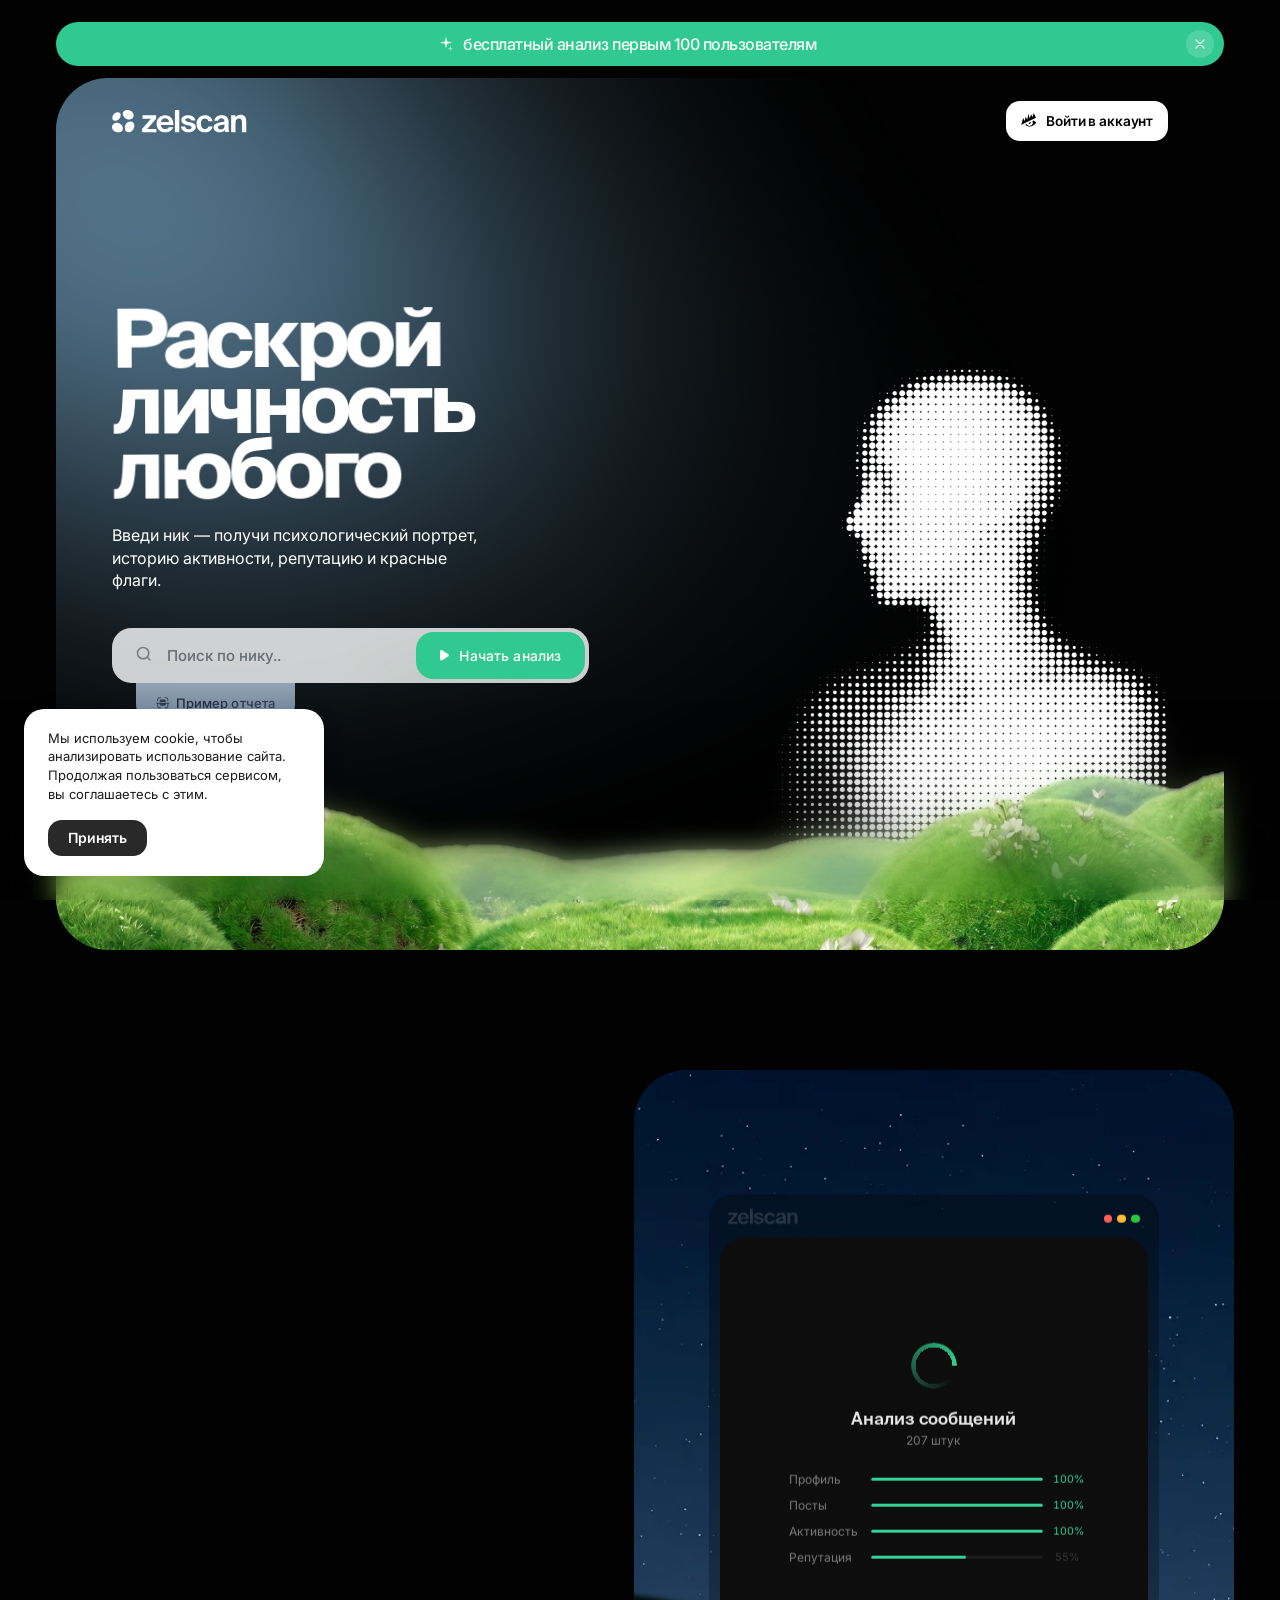
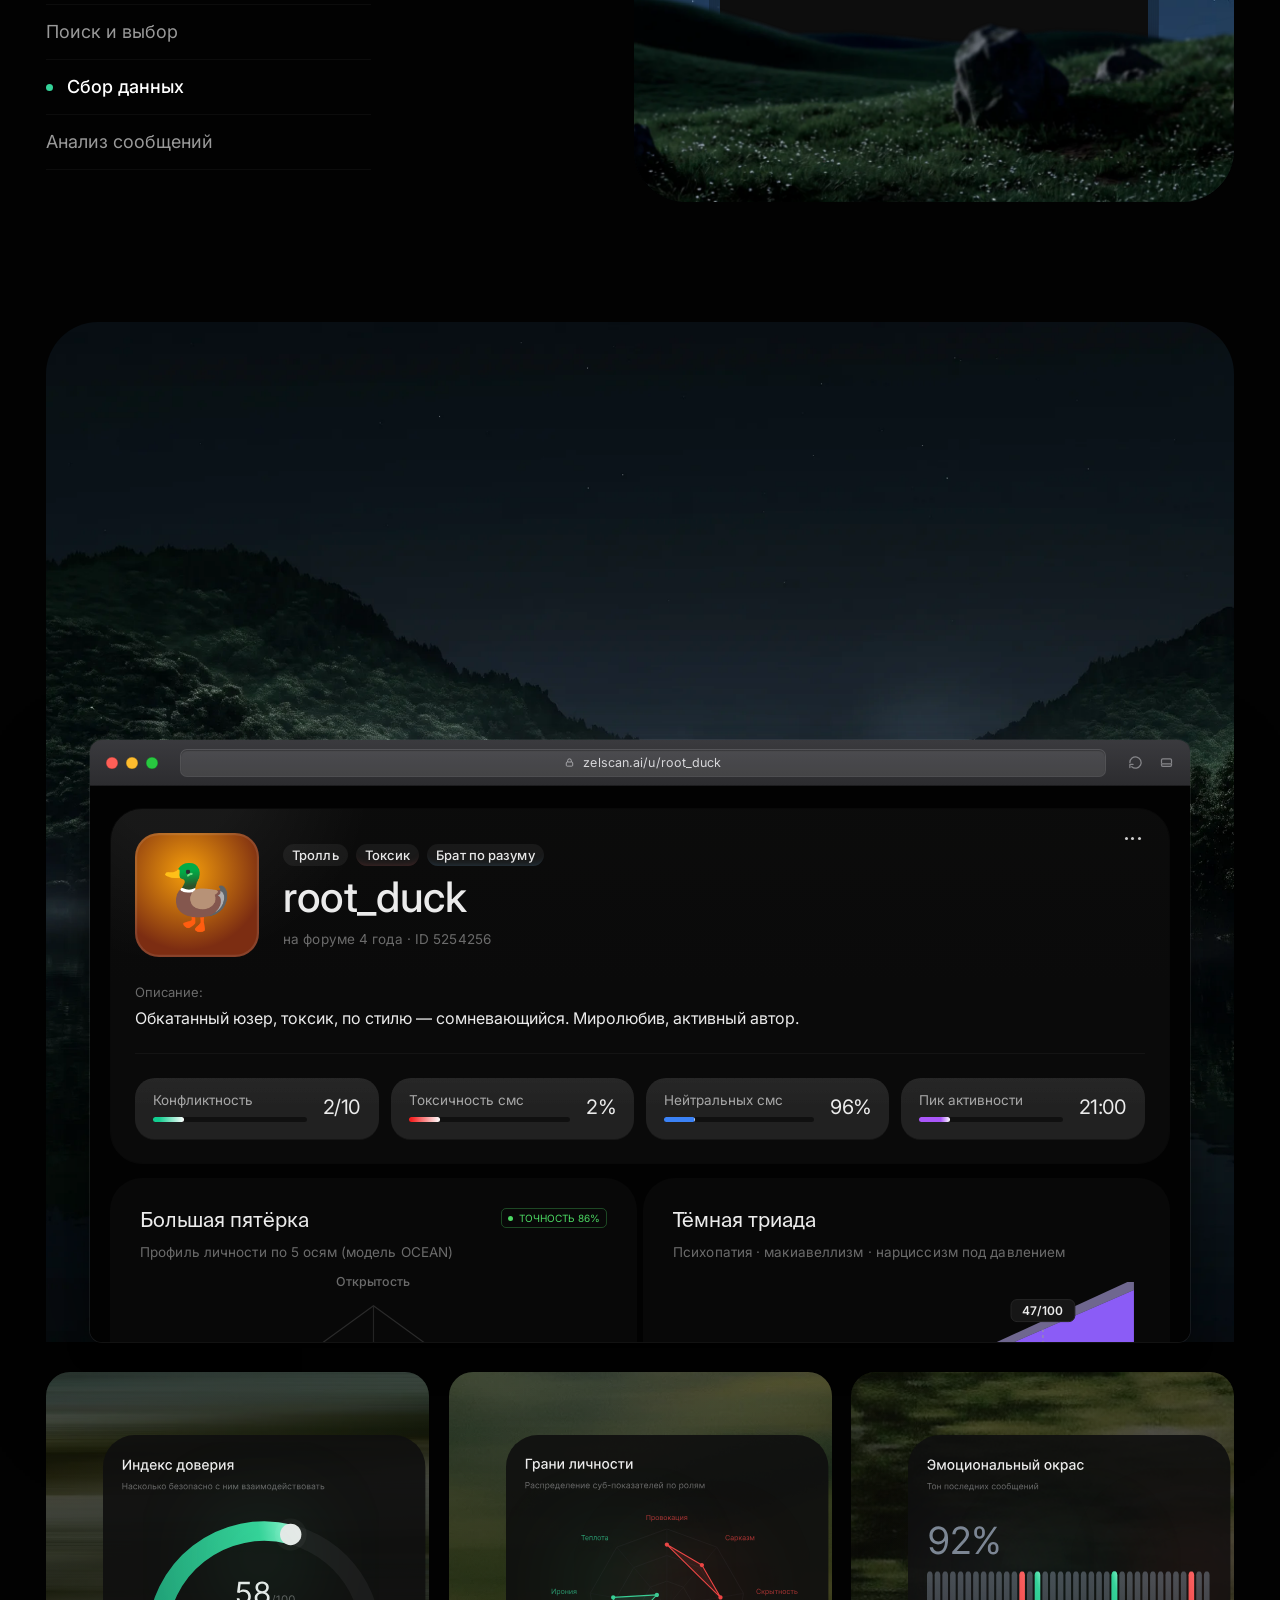
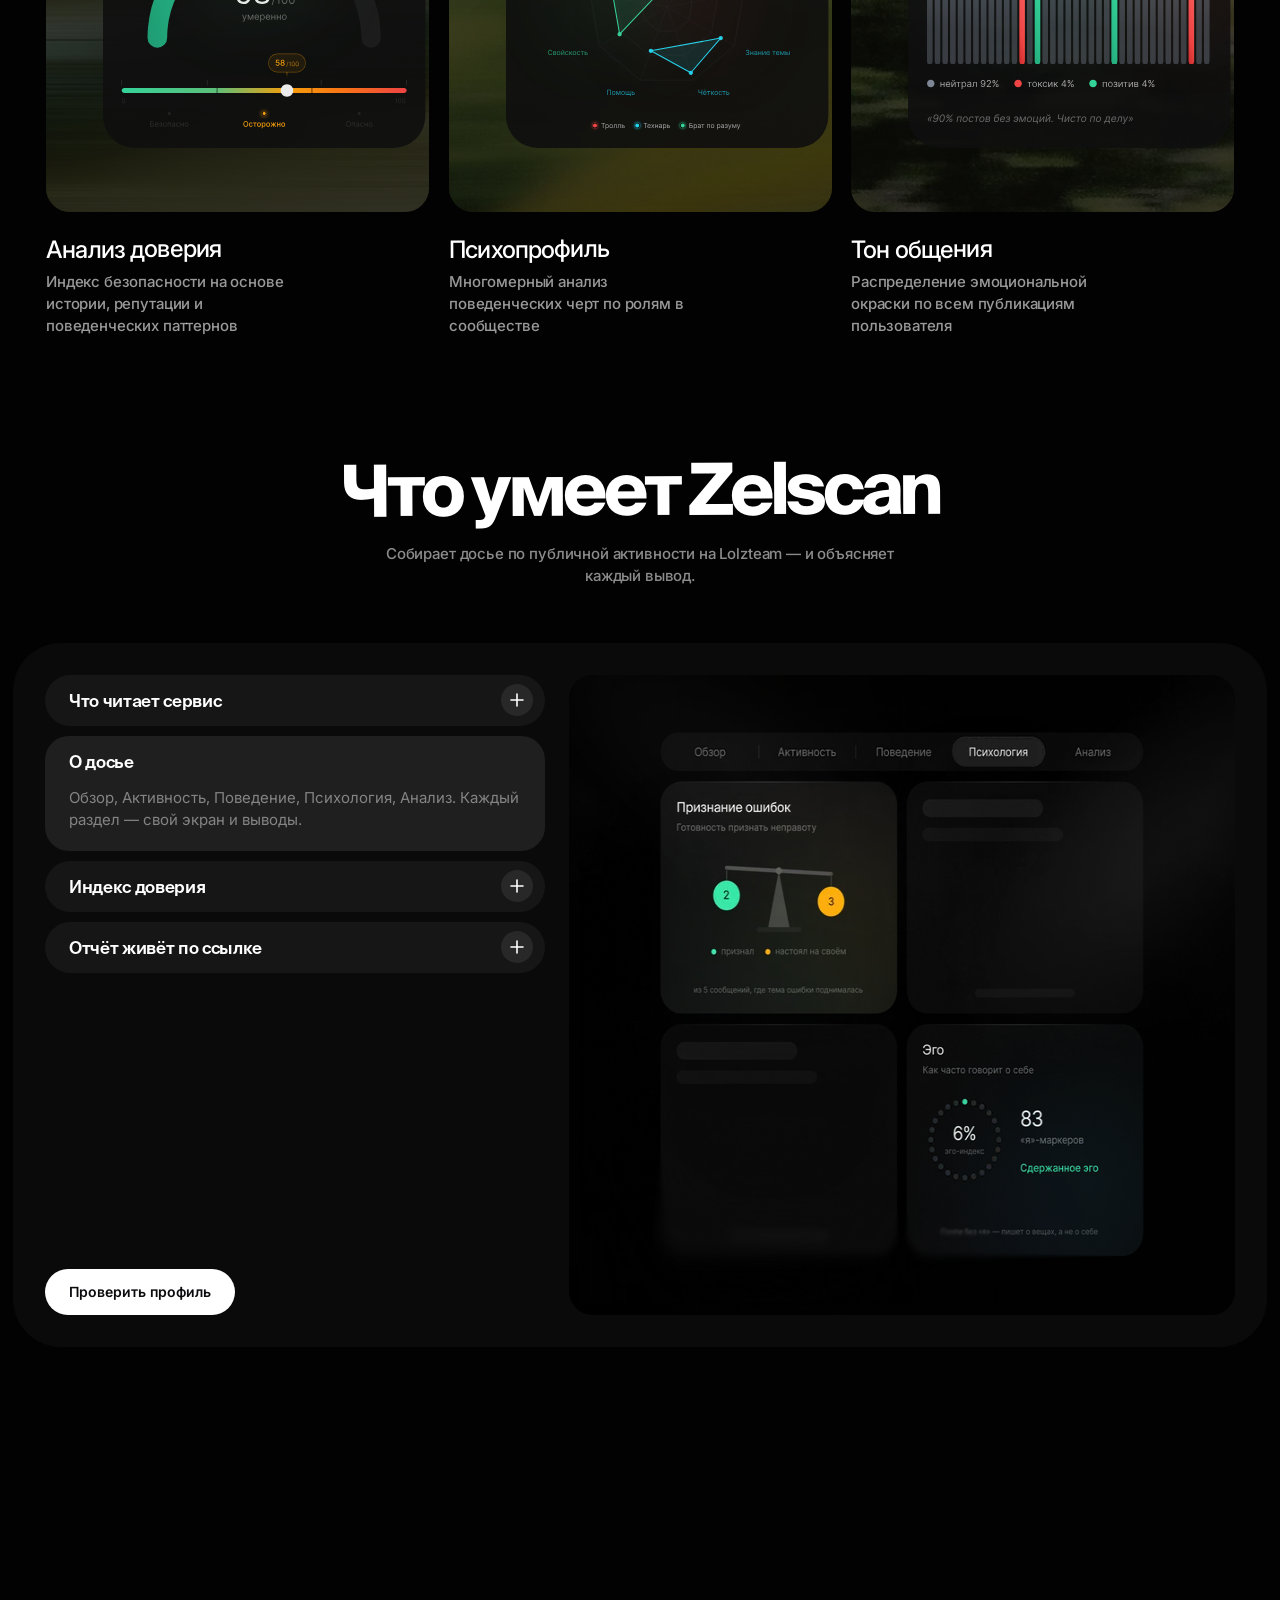
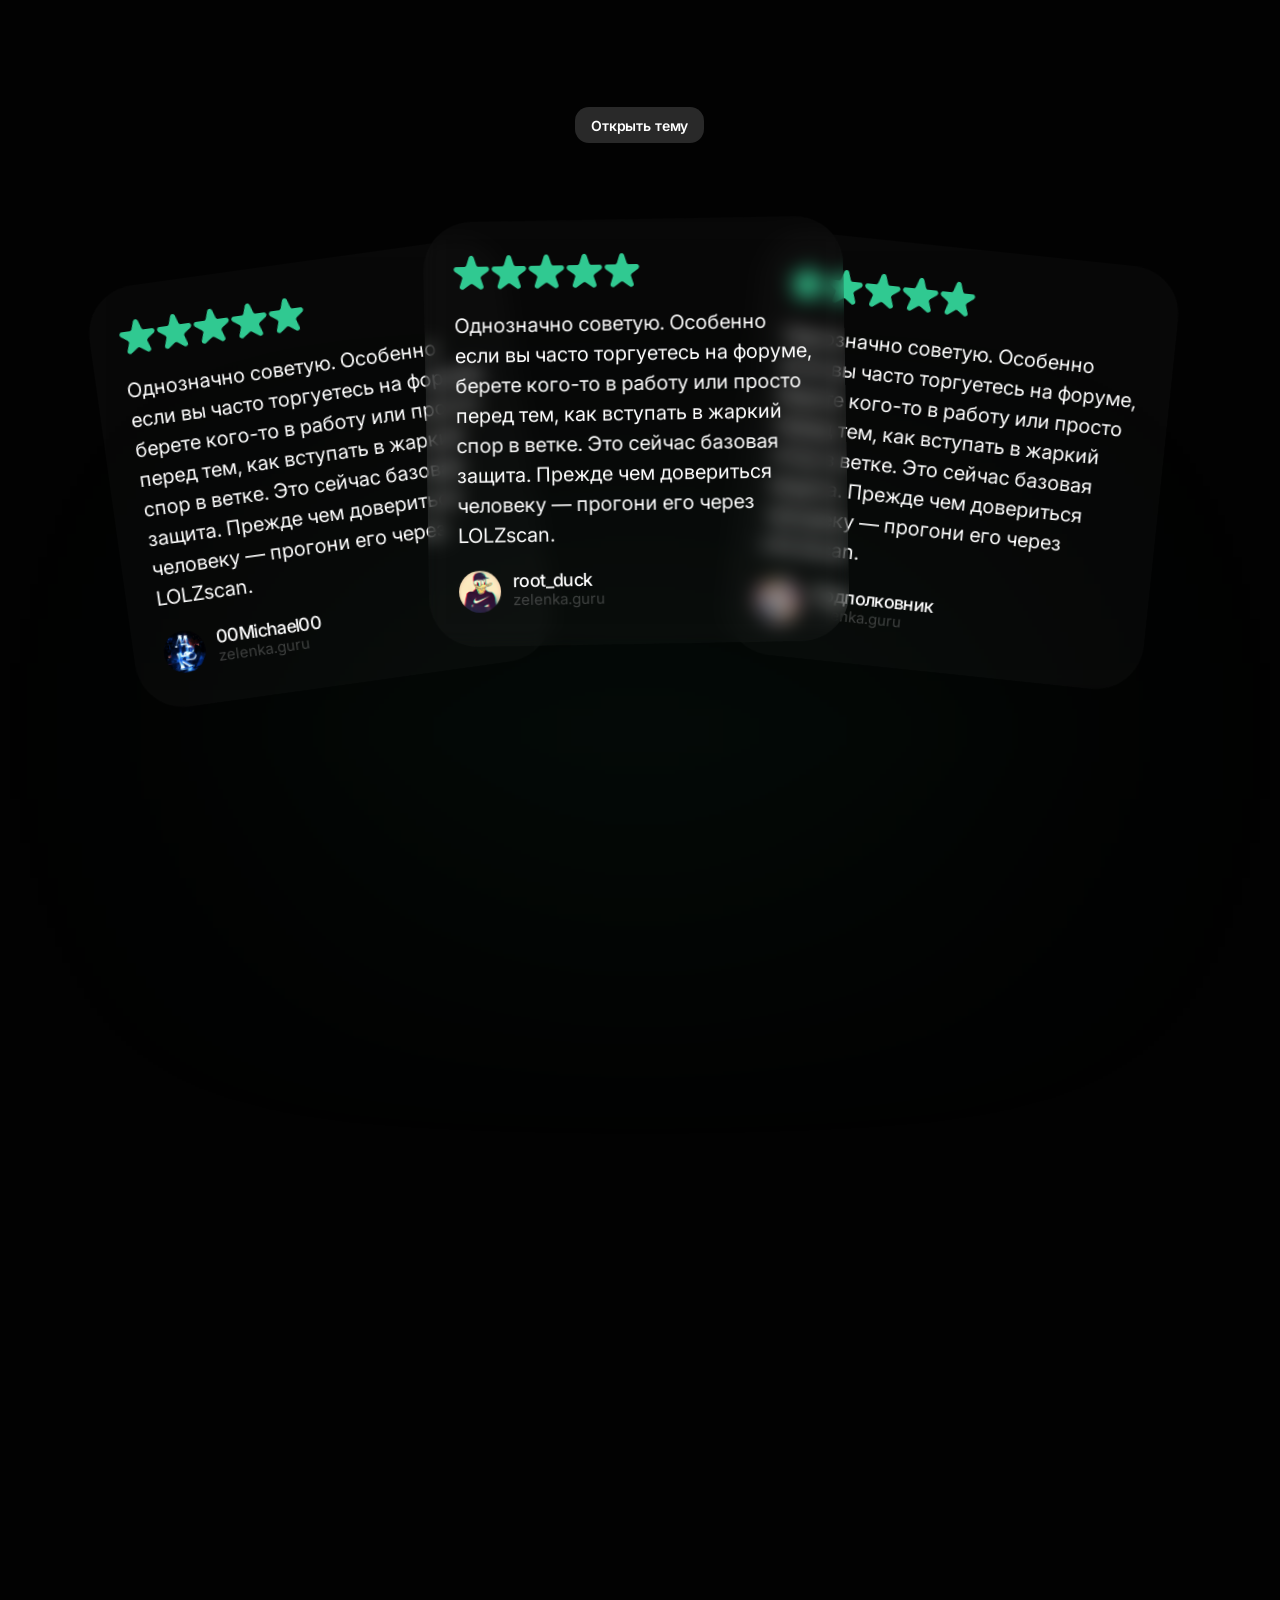
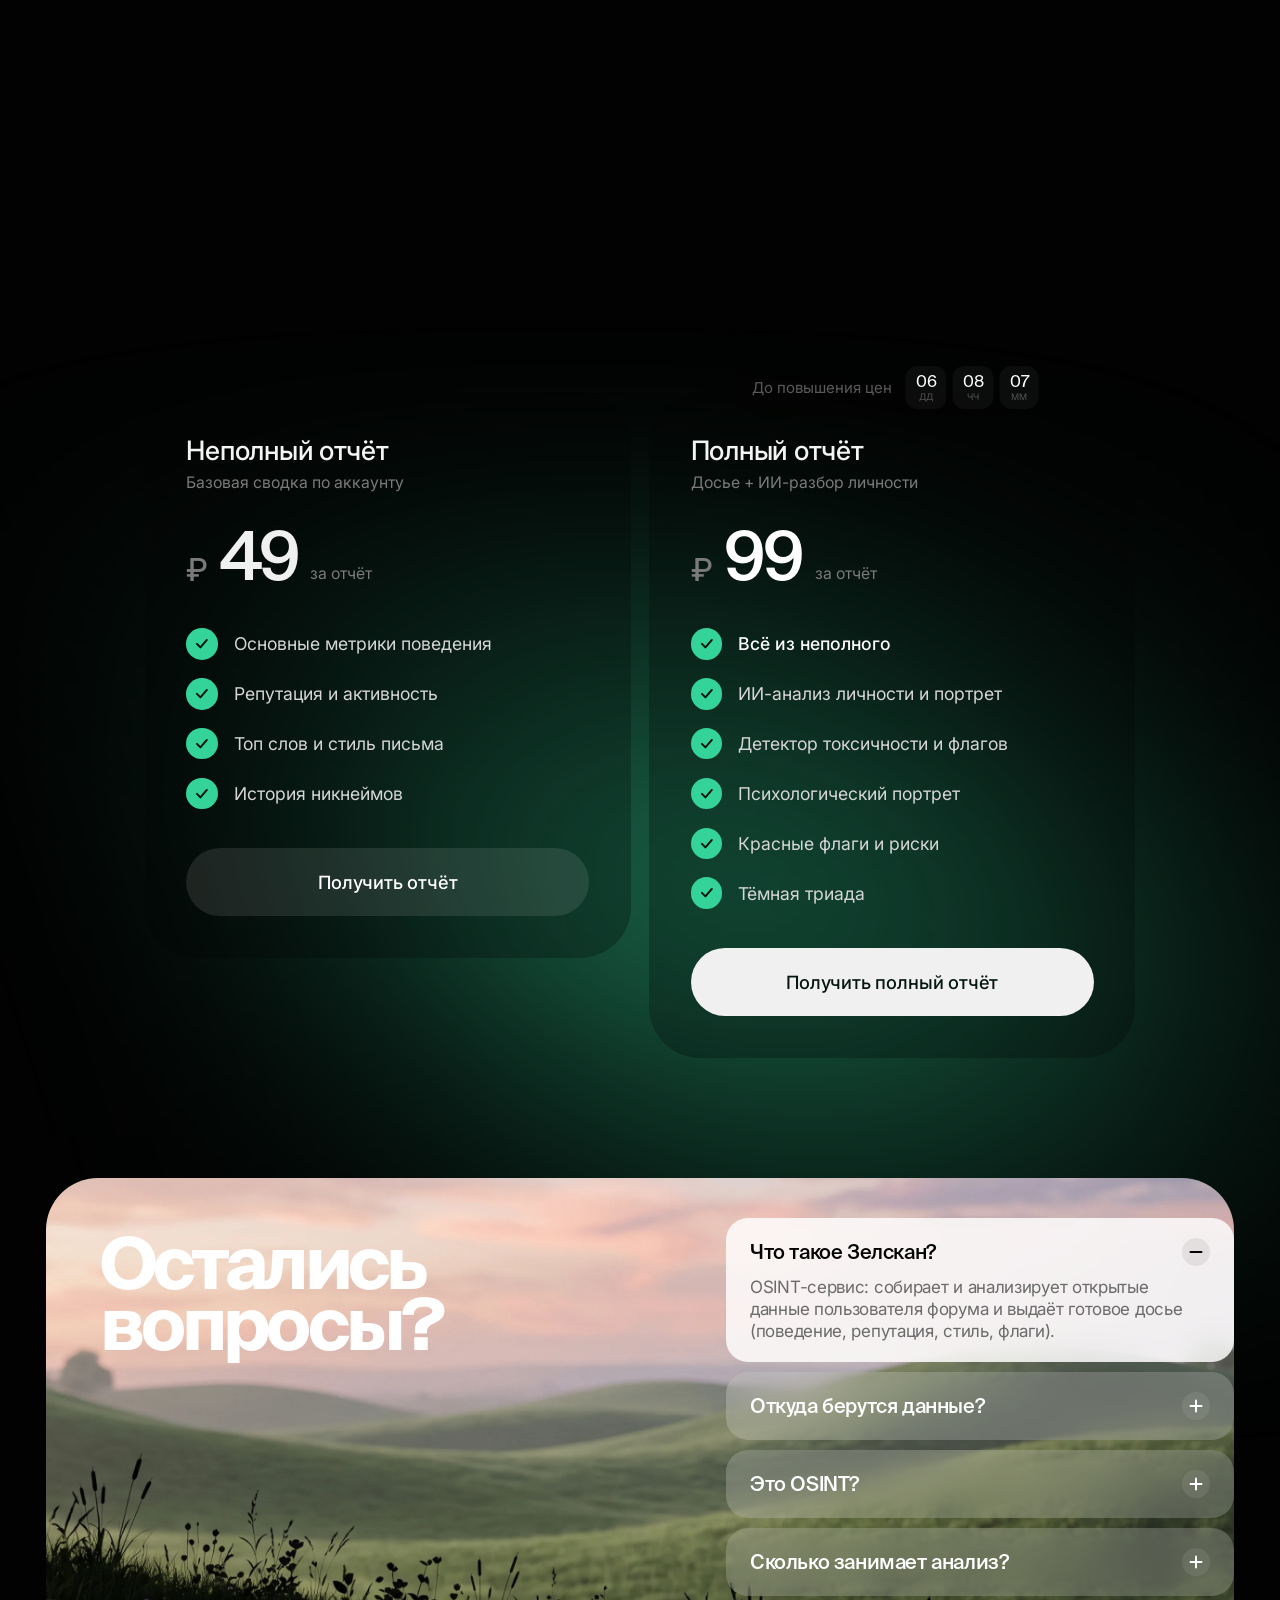
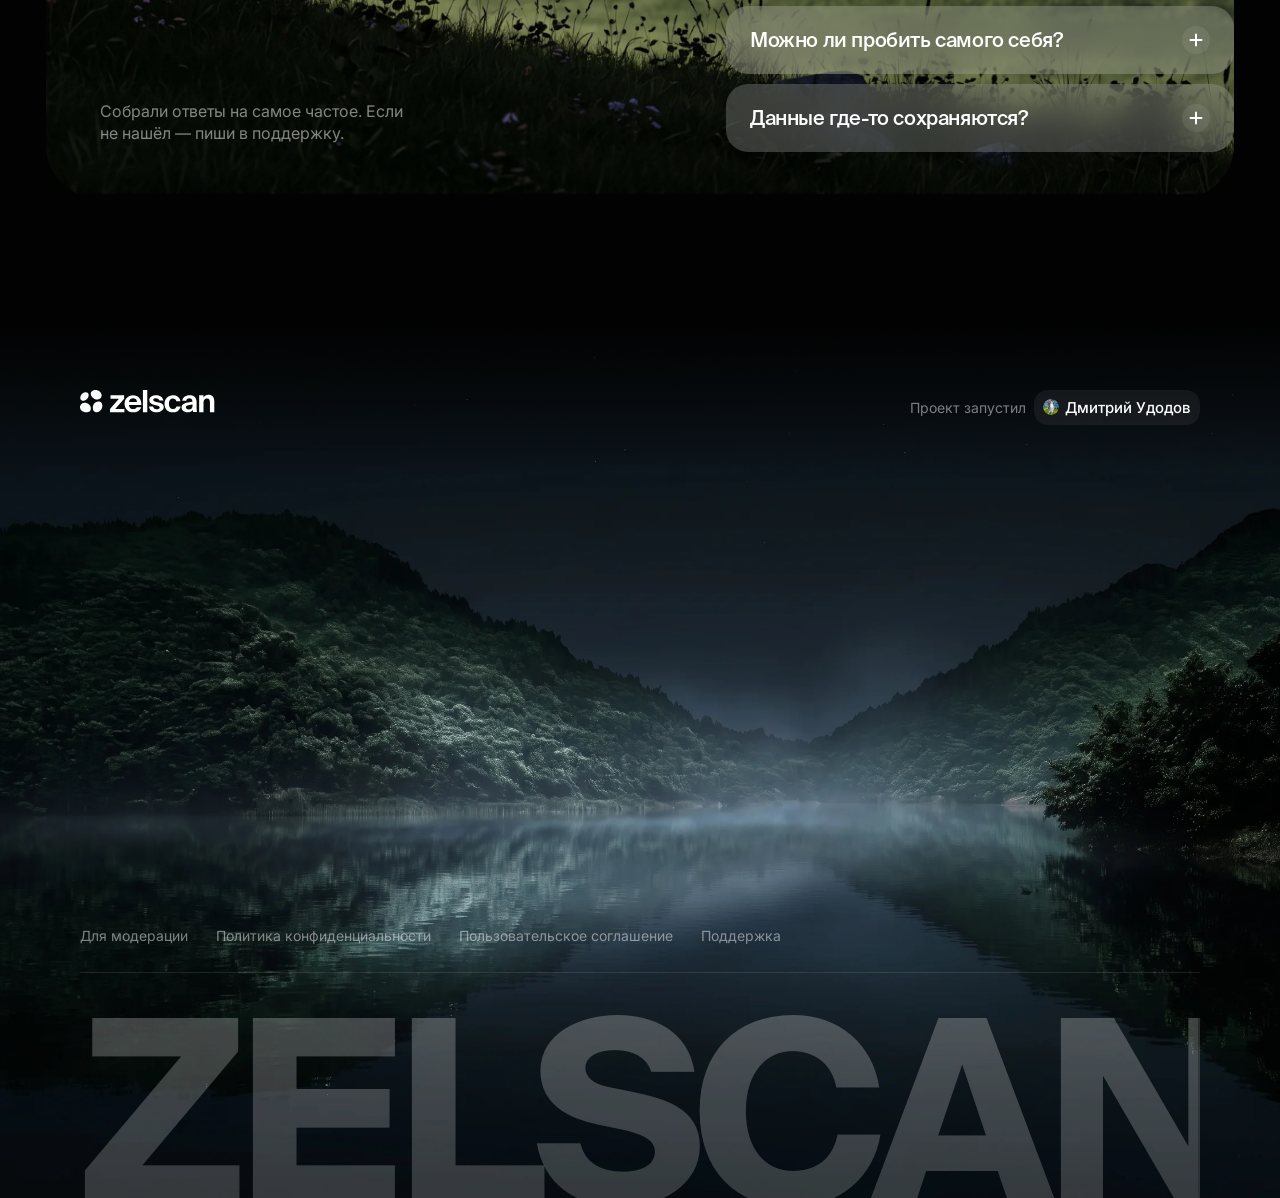
==== index.html @ 604fc2d4 "Mobile story block: hide CTA, heading single line full white" ====
<!DOCTYPE html>
<html lang="ru" data-oauth-app-origin="https://app.zelscan.xyz" data-oauth-local-app-origin="http://localhost:8080">
<head>
  <link rel="icon" href="/favicon.svg" type="image/svg+xml">
<meta charset="UTF-8">
<meta name="viewport" content="width=device-width,initial-scale=1.0">
<title>Zelscan — Досье на любого юзера Lolz</title>
<link rel="preconnect" href="https://fonts.googleapis.com">
<link href="https://fonts.googleapis.com/css2?family=Inter:wght@300;400;500;600;700&family=JetBrains+Mono:wght@400;500;600;700&display=swap" rel="stylesheet">
<style>
@font-face{font-family:'SuisseIntl';src:url('fonts/SuisseIntl-Regular.otf') format('opentype');font-weight:400;font-style:normal;}
@font-face{font-family:'SuisseIntl';src:url('fonts/SuisseIntl-Medium.otf') format('opentype');font-weight:500;font-style:normal;}
@font-face{font-family:'SuisseIntl';src:url('fonts/SuisseIntl-SemiBold.otf') format('opentype');font-weight:600;font-style:normal;}
@font-face{font-family:'SuisseIntl';src:url('fonts/SuisseIntl-Bold.otf') format('opentype');font-weight:700;font-style:normal;}
*,*::before,*::after{box-sizing:border-box;margin:0;padding:0;}
html{scroll-behavior:smooth;}
body{background:#020202;font-family:'Inter',sans-serif;-webkit-font-smoothing:antialiased;color:#fff;width:100%;overflow-x:hidden;scrollbar-width:thin!important;scrollbar-color:rgba(255,255,255,0.12) transparent!important;}
html::-webkit-scrollbar{width:5px!important;}
html::-webkit-scrollbar-track{background:transparent!important;}
html::-webkit-scrollbar-thumb{background:rgba(255,255,255,0.08)!important;border-radius:10px!important;border:1px solid rgba(255,255,255,0.04)!important;transition:background .2s!important;}
html::-webkit-scrollbar-thumb:hover{background:rgba(255,255,255,0.18)!important;border-color:rgba(255,255,255,0.08)!important;}
h1,h2,h3,h4,h5,h6,[class*="-h1"],[class*="-h2"],[class*="-h3"],[class*="-h4"],[class*="-h5"],[class*="-h6"],[class*="-title"],[class*="-heading"]{font-family:'SuisseIntl',sans-serif;}

/* ═══════════════════════════════════════
   HERO
═══════════════════════════════════════ */
.hero-outer{
  padding:13px 13px 0;
  display:flex;flex-direction:column;gap:12px;
}
.hero-scroll-container{
  position:relative;
}
.heroblock{
  position:relative;overflow:hidden;
  border-radius:52px;min-height:clamp(500px,100vh,872px);
}
.heroblock-video{
  position:absolute;top:0;left:0;right:0;
  width:100%;height:calc(100% + 112px);
  object-fit:cover;z-index:0;
  pointer-events:none;
}
.heroblock-video--day{
  z-index:1;
  transition:opacity 0.05s linear;
}
.hero-figure-wrap{
  position:absolute;
  right:10%;bottom:-50px;
  width:clamp(0px,40vw,510px);
  z-index:3;
  pointer-events:none;
}
.hero-figure{
  display:block;
  width:100%;
  filter:invert(1);
}
.hero-hills-overlay{
  position:absolute;bottom:-70px;left:0;right:0;
  width:100%;
  z-index:4;
  pointer-events:none;
}
.hero-hills-overlay img{
  display:block;width:100%;
}
.hero-hills-overlay--evening{
  z-index:4;
  opacity:0;
  transition:opacity 0.05s linear;
}
.hero-hills-overlay--day{
  z-index:5;
  transition:opacity 0.05s linear;
}
.hero-hills-blur-edge{
  position:absolute;
  bottom:150px;left:0;right:0;
  height:200px;
  z-index:6;
  pointer-events:none;
  backdrop-filter:blur(8px);
  -webkit-backdrop-filter:blur(8px);
  -webkit-mask-image:linear-gradient(to bottom,black 0%,transparent 100%);
  mask-image:linear-gradient(to bottom,black 0%,transparent 100%);
}
.hero-hills-blur-edge--evening{
  opacity:0;
  transition:opacity 0.05s linear;
}
.hero-hills-mask{
  position:absolute;
  bottom:0;left:0;right:0;
  width:100%;
  z-index:4;
  pointer-events:none;
  display:block;
}
.heroblock-day-glow{
  position:absolute;
  left:-17.02%;right:73.38%;top:-22.5%;bottom:48.75%;
  background:conic-gradient(from 180deg at 50% 50%,#77A2C4 0deg,#7FB8DB 70.5deg,#7FB8DB 141.34deg,#77A2C4 256.89deg,#77A2C4 310.5deg,#77A2C4 360deg);
  filter:blur(179.273px);
  transform:matrix(-0.96,0.26,-0.54,-0.84,0,0);
  z-index:2;
  pointer-events:none;
}
.heroblock::before{
  content:'';position:absolute;inset:0;z-index:1;
  background:linear-gradient(90deg,rgba(0,0,0,0.28) 0%,rgba(0,0,0,0.1) 44%,transparent 60%);
  pointer-events:none;
}
/* Promo bar — sibling of heroblock, above it */
.promo{
  margin-left:14px;/* 13px section padding + 14px = 27px from viewport */
  height:36px;flex-shrink:0;
  background:#30C991;border-radius:22.67px;
  display:flex;align-items:center;justify-content:center;gap:8px;
  position:relative;
  transform-origin:top center;
  transition:transform 0.45s cubic-bezier(0.4,0,0.2,1),opacity 0.3s 0.1s,margin-bottom 0.4s 0.05s;
}
.promo--hidden{
  transform:perspective(500px) rotateX(-90deg);
  opacity:0;
  margin-bottom:-48px;/* 36px высота + 12px gap */
}
.promo-t{font-size:16px;font-weight:500;letter-spacing:-0.5px;color:#fff;}
.promo-close{
  position:absolute;right:14px;
  width:24px;height:24px;
  background:rgba(255,255,255,0.15);
  border:none;border-radius:50%;
  display:flex;align-items:center;justify-content:center;
  cursor:pointer;
  transition:background 0.15s;
  flex-shrink:0;
  padding:0;
}
.promo-close:hover{background:rgba(255,255,255,0.28);}
/* Header */
.hdr{
  position:absolute;top:0;left:0;right:0;z-index:8;
  display:flex;justify-content:space-between;align-items:center;
  padding:0 clamp(16px,3vw,44px);
  height:clamp(50px,8vh,78.85px);
}
.hdr-login{
  display:flex;align-items:center;justify-content:center;gap:8px;
  white-space:nowrap;
  padding:0 clamp(10px,2vw,16px);
  background:#fff;border:none;border-radius:14px;
  font-size:13.6px;font-weight:600;font-family:inherit;letter-spacing:-0.01em;
  color:#000;cursor:pointer;
  width:auto;height:40px;
  transition:transform .15s ease,background .15s ease;
}
.hdr-login:hover{transform:scale(1.02);background:#f5f5f5;}
.hdr-login:active{transform:scale(0.97);}
.hdr-login svg{flex:0 0 auto;width:18px!important;height:18px!important;}
/* Hero content */
.hero-body{
  position:absolute;z-index:8;
  left:clamp(16px,3vw,44px);top:225.35px;
  width:590.07px;
  max-width:calc(100% - 60px);
}
.hero-h1{
  font-size:clamp(36px,8vw,98px);font-weight:700;line-height:80%;letter-spacing:-0.065em;
  color:#fff;transform:rotate(-0.29deg);
  width:100%;max-width:780px;
  font-family:'SuisseIntl',sans-serif;
}
.hero-h1 .ch{display:inline-block;will-change:transform,opacity;opacity:0;transform:translateY(24px) rotate(4deg);transition:all 0.45s cubic-bezier(.2,0,0,1);}
.hero-h1.-on .ch{opacity:1;transform:translateY(0) rotate(0deg);}
.hero-sub{
  margin-top:24px;
  font-size:16px;font-weight:400;line-height:140%;
  color:#fff;width:100%;max-width:468.04px;
  text-shadow:0 3.73px 28.16px rgba(30,41,59,0.12);
}
.hero-sw{
  margin-top:36.91px;
  display:flex;flex-direction:column;align-items:flex-start;
  width:100%;max-width:476.97px;
}
.hero-si{
  position:relative;
  display:flex;flex-direction:row;align-items:center;
  padding:0 3.89px 0 23.31px;
  gap:11.66px;
  width:100%;height:54.4px;
  background:rgba(255,255,255,0.8);
  border-radius:19.43px;
  overflow:hidden;
  backdrop-filter:blur(16px);
  -webkit-backdrop-filter:blur(16px);
  transition:background .2s;
}
.hero-si:hover{background:rgba(255,255,255,1);}
.hero-si-left{display:flex;align-items:center;gap:11.66px;flex:1;min-width:0;}
.hero-input{flex:1;background:transparent;border:none;outline:none;font-size:15px;font-weight:500;font-family:inherit;color:rgba(30,41,59,0.9);min-width:0;}
.hero-input::placeholder{color:rgba(30,41,59,0.6);}
.hero-chip{display:none;align-items:center;gap:8px;flex:1;min-width:0;}
.hero-chip.on{display:flex;}
.hero-chip-av{width:28px;height:28px;border-radius:8px;object-fit:cover;flex:0 0 auto;}
.hero-chip-name{font-size:14px;font-weight:600;color:#1C1C1E;font-family:'Inter',sans-serif;white-space:nowrap;overflow:hidden;text-overflow:ellipsis;}
.hero-chip-x{width:22px;height:22px;border-radius:6px;border:none;background:rgba(0,0,0,0.05);color:#8E8E93;cursor:pointer;flex:0 0 auto;display:flex;align-items:center;justify-content:center;padding:0;margin-left:auto;}
.hero-chip-x:hover{background:rgba(0,0,0,0.1);}
.hero-dd{position:fixed;
  background:rgba(255,255,255,0.85);backdrop-filter:blur(24px);-webkit-backdrop-filter:blur(24px);
  border:1px solid rgba(0,0,0,0.06);border-radius:16px;
  list-style:none;padding:6px;z-index:99999;
  box-shadow:0 4px 24px rgba(0,0,0,0.08),0 0 0 1px rgba(0,0,0,0.04);display:none;
  max-height:220px;overflow-y:auto;}
.hero-dd.open{display:block;}
.hero-dd .dd-item{display:flex;align-items:center;gap:12px;padding:9px 12px;border-radius:10px;cursor:pointer;transition:background .1s;color:#1C1C1E;font-family:'Inter',sans-serif;}
.hero-dd .dd-item:hover{background:rgba(0,0,0,0.04);}
.hero-dd .dd-av{width:36px;height:36px;border-radius:10px;overflow:hidden;flex:0 0 auto;
  background:#f0f0f0;display:flex;align-items:center;justify-content:center;font-size:14px;font-weight:700;color:#8E8E93;}
.hero-dd .dd-av img{width:100%;height:100%;object-fit:cover;}
.hero-dd .dd-name{font-size:14px;font-weight:600;color:#1C1C1E;font-family:'Inter',sans-serif;}
.hero-dd .dd-meta{font-size:11px;font-weight:400;color:#8E8E93;margin-top:2px;font-family:'Inter',sans-serif;}
.hero-dd .dd-ban{font-size:9px;font-weight:700;color:#EF4444;background:rgba(239,68,68,.12);border-radius:3px;padding:1px 4px;margin-left:5px;vertical-align:middle;}
.hero-dd .dd-msg{padding:10px 14px;font-size:13px;color:#8E8E93;font-family:'Inter',sans-serif;}
.hero-dd::-webkit-scrollbar{width:4px;}
.hero-dd::-webkit-scrollbar-track{background:transparent;}
.hero-dd::-webkit-scrollbar-thumb{background:rgba(0,0,0,0.1);border-radius:4px;}
.btn-analyze{
  display:flex;align-items:center;justify-content:center;gap:10px;
  flex:0 0 auto;height:47.2px;
  background:#30C991;border:none;border-radius:17.48px;
  font-size:14px;font-weight:500;font-family:inherit;letter-spacing:0.01em;
  color:#fff;cursor:pointer;padding:0 24px;
  box-shadow:-39.22px 52.29px 65.02px rgba(29,148,94,0.12);
  transition:transform .15s ease,background .15s ease,box-shadow .15s ease;
}
.btn-analyze:hover{transform:scale(1.02);background:#28b87e;}
.btn-analyze:active{transform:scale(0.97);box-shadow:none;}
.hero-ex{
  display:flex;align-items:center;justify-content:center;
  padding:12.5px 19.43px;
  margin-left:24px;
  background:linear-gradient(0deg,rgba(178,206,237,0.66) 34.98%,rgba(203,223,246,0.7) 100.26%);
  backdrop-filter:blur(9.71px);
  -webkit-backdrop-filter:blur(9.71px);
  border-radius:0 0 19.43px 19.43px;
  cursor:pointer;border:none;font-family:inherit;width:fit-content;
  transition:filter .15s ease,background .15s ease;
  gap:6px;
}
.hero-ex:hover{filter:brightness(1.12);}
.hero-ex:active{filter:brightness(0.95);}
.hero-ex span{
  font-size:13px;font-weight:500;letter-spacing:0.01em;
  background:linear-gradient(90.01deg,#1E293B 0%,rgba(30,41,59,0.8) 97.47%);
  -webkit-background-clip:text;-webkit-text-fill-color:transparent;background-clip:text;
}

/* ═══════════════════════════════════════
   BLOCK 2
═══════════════════════════════════════ */
.b2-wrap{margin-top:120px;padding:0 13px;}
.b2{
  max-width:1321px;margin:0 auto;
  display:flex;flex-direction:row;gap:93px;align-items:flex-start;
}
.b2-left{
  width:548.69px;flex:0 0 548.69px;
  display:flex;flex-direction:column;justify-content:space-between;
  padding:32px 0;min-height:732px;
}
.b2-top{display:flex;flex-direction:column;gap:40px;}
.b2-txt{display:flex;flex-direction:column;gap:24px;}
.b2-h2{
  font-size:clamp(32px,6vw,72px);font-weight:700;line-height:85%;letter-spacing:-0.065em;
  color:#fff;transform:rotate(-0.29deg);
}
.b2-h2-ln{display:block;will-change:transform,opacity,filter;}
.b2-desc{
  font-size:14.356px;font-weight:400;line-height:137%;
  color:rgba(255,255,255,0.6);width:100%;max-width:432.34px;
  will-change:transform,opacity,filter;
}
.btn-try{
  display:inline-flex;align-items:center;gap:9.71px;
  padding:0 16px;
  background:#292929;border:none;border-radius:14px;
  font-size:14px;font-weight:600;font-family:inherit;letter-spacing:-0.01em;
  color:#fff;cursor:pointer;height:36px;width:fit-content;
  will-change:transform,opacity,filter;
  transition:transform .15s ease,background .15s ease;
}
.btn-try:hover{background:#3a3a3a;transform:scale(1.02) !important;}
.btn-try:active{transform:scale(0.97) !important;}
.b2-tabs{display:flex;flex-direction:column;width:100%;max-width:480px;}
.b2-tab{
  display:flex;flex-direction:row;align-items:center;
  padding:16px 0;gap:14px;width:325px;
  border-bottom:1px solid rgba(255,255,255,0.04);
  cursor:pointer;
}
.b2-tab:first-child{border-top:1px solid rgba(255,255,255,0.04);}
.tab-dot{width:7px;height:7px;border-radius:3.5px;background:#34D399;flex:0 0 7px;display:none;}
.tab-dot.on{display:block;}
.tab-lbl{font-family:'Inter',sans-serif;font-size:18px;font-weight:400;line-height:22px;color:rgba(255,255,255,0.6);}
.tab-lbl.on{color:#fff;font-weight:500;}
/* Right card */
.b2-right{
  width:633px;min-height:732px;flex:0 0 633px;
  border-radius:52px;overflow:hidden;
  position:relative;
  background:#060a10;
}
/* layer behind — dark sky/nature bg */
.b2-bg{
  position:absolute;
  width:1039px;height:847px;
  left:-188px;top:-273px;
  background:url(images/bg_sky.webp) center/cover no-repeat;
  z-index:0;
}
/* layer in front — grass + stones, covers bottom of .ac */
.b2-front{
  position:absolute;
  width:946px;height:528px;
  left:-155px;top:282px;
  background:url(images/front.webp) center bottom/cover no-repeat;
  z-index:2;
  pointer-events:none;
}
/* Animation outer wrapper */
.ac{
  position:absolute;z-index:1;
  display:flex;flex-direction:column;align-items:center;
  padding:11px;gap:6px;
  width:449.43px;height:482.63px;
  background:linear-gradient(180deg,rgba(3,3,3,0.32) 0%,rgba(3,3,3,0.24) 100%);
  border-radius:24.2px;
  backdrop-filter:blur(16px);-webkit-backdrop-filter:blur(16px);
  left:calc(50% - 224.715px);
  top:50%;transform:translateY(-50%);
}
/* top bar — direct child of .ac, sibling of .ac-inner */
.ac-bar{
  display:flex;flex-direction:row;justify-content:space-between;align-items:center;
  width:100%;
  padding:3px 8px;
  flex:0 0 auto;
}
.ac-tl{display:flex;gap:5px;align-items:center;}
.tl{width:8.64px;height:8.64px;border-radius:50%;}
.tl-r{background:#FF6159;}
.tl-y{background:#FFBD2E;}
.tl-g{background:#28C941;}
/* inner dark card — direct child of .ac */
.ac-inner{
  width:427.43px;height:432.14px;flex:0 0 432.14px;
  background:#0D0D0D;border-radius:24.17px;
  position:relative;overflow:hidden;
  align-self:stretch;
}
/* content group: left:15.56 top:15.56 right:16.3 */
.ac-area{
  position:absolute;
  left:15.56px;top:15.56px;right:16.3px;
  display:flex;flex-direction:column;
}
.ac-title{
  font-size:13.83px;font-weight:600;color:#E8E8E8;
  padding-bottom:12.1px;
}
.ac-input{
  display:flex;flex-direction:row;justify-content:space-between;align-items:center;
  padding:0 3.46px 0 12.96px;gap:8.64px;
  height:44.94px;
  background:rgba(255,255,255,0.04);border-radius:16.11px;
}
.ac-ileft{display:flex;align-items:center;gap:8.64px;flex:1;}
.ac-typed{font-size:13.6px;font-weight:500;color:#F0F0F0;}
.ac-cursor{
  display:inline-block;width:2px;height:14px;
  background:#34D399;margin-left:1px;vertical-align:middle;
  animation:blink 1s steps(1) infinite;
}
@keyframes blink{50%{opacity:0;}}
.ac-btn{
  display:flex;flex-direction:row;align-items:center;gap:9.78px;
  padding:8.06px 16.12px;
  background:#F0F0F0;border:none;border-radius:14.1px;
  font-size:12.49px;font-weight:600;font-family:inherit;letter-spacing:-0.01em;
  color:#0A0A0A;cursor:pointer;
  width:140.07px;height:36.26px;flex:0 0 140.07px;
  white-space:nowrap;
}
.ac-cap{
  font-size:10.37px;font-weight:400;color:#7A7A7A;
  padding:13.83px 0 8.64px;
}
.ac-results{display:flex;flex-direction:column;gap:6.91px;}
.ac-row{
  display:flex;flex-direction:row;align-items:center;
  padding:8.64px 12.1px;gap:10.37px;
  height:48.4px;
  border-radius:16.11px;
}
.ac-row.sel{background:#16261F;}
.ac-row.reg{background:#141414;}
.ac-ava{
  width:31.11px;height:31.11px;flex:0 0 31.11px;
  border-radius:66.48px;overflow:hidden;
}
.ac-ava img{width:100%;height:100%;object-fit:cover;}
.ac-row.reg .ac-ava{border-radius:8.64px;}
.ac-info{display:flex;flex-direction:column;flex:1;min-width:0;}
.ac-name{font-size:12.1px;font-weight:600;color:#F0F0F0;line-height:15px;}
.ac-meta{font-size:9.94px;font-weight:400;color:#7A7A7A;padding-top:1.73px;line-height:12px;}
.ac-chk{
  width:18.67px;height:18.67px;border-radius:9.34px;
  background:#34D399;flex:0 0 18.67px;
  display:flex;align-items:center;justify-content:center;
  margin-left:auto;
}
.ac-fade{
  position:absolute;width:424.03px;height:103.74px;
  left:4.4px;bottom:0;
  background:linear-gradient(180deg,rgba(13,13,13,0) 0%,#0D0D0D 100%);
  pointer-events:none;z-index:2;
}
/* ── Stage label in bar ── */
.ac-stage-lbl{font-size:10px;letter-spacing:.1em;text-transform:uppercase;color:#3a3a3a;}
/* ── Row hover for search anim ── */
.ac-row{transition:background .22s;}
.ac-row.hl{background:#202020;}
/* ── Screens inside .ac-inner ── */
.ac-screen{
  position:absolute;inset:0;
  opacity:0;transform:translateY(8px);
  transition:opacity .45s,transform .45s;
  pointer-events:none;
}
.ac-screen.on{opacity:1;transform:none;pointer-events:auto;}
/* ── Stage 1: loader ── */
.ac-spinner{width:46px;height:46px;border-radius:50%;
  background:conic-gradient(from 90deg,transparent 10%,#34D399);
  -webkit-mask:radial-gradient(farthest-side,transparent calc(100% - 4.5px),#000 0);
  mask:radial-gradient(farthest-side,transparent calc(100% - 4.5px),#000 0);
  animation:spin .9s linear infinite;}
@keyframes spin{to{transform:rotate(360deg);}}
.ac-load-wrap{display:flex;flex-direction:column;align-items:center;justify-content:center;height:100%;}
.ac-load-title{margin-top:20px;font-size:17px;font-weight:600;color:#e8e8e8;}
.ac-load-sub{margin-top:5px;font-size:12px;color:#7a7a7a;}
.ac-sources{margin-top:24px;width:100%;max-width:290px;display:flex;flex-direction:column;gap:11px;}
.ac-src-row{display:flex;align-items:center;gap:10px;font-size:12px;}
.ac-src-name{width:72px;color:#7a7a7a;flex:0 0 72px;}
.ac-src-bar{flex:1;height:3px;border-radius:2px;background:#1c1c1c;overflow:hidden;}
.ac-src-fill{height:100%;border-radius:2px;background:#34D399;width:0;}
.ac-src-pct{width:26px;text-align:right;font-size:10.5px;font-variant-numeric:tabular-nums;color:#3a3a3a;}
.ac-load-status{position:absolute;bottom:16px;left:0;right:0;text-align:center;font-size:11px;color:#7a7a7a;}
/* ── Stage 2: scan ── */
.ac-scan-wrap{display:flex;flex-direction:column;align-items:center;justify-content:center;height:100%;padding:16px 18px 46px;}
.ac-msg-head{font-size:11px;color:#7a7a7a;margin-bottom:12px;}
.ac-msg-head b{color:#34D399;font-weight:600;}
.ac-msg-grid{position:relative;display:flex;flex-wrap:wrap;gap:9px;justify-content:center;align-items:center;width:100%;}
.ac-msg-bub{position:relative;display:inline-flex;align-items:center;
  background:#1c1c1c;border-radius:13px;border-bottom-left-radius:4px;
  padding:8px 12px;font-size:12px;line-height:1.2;white-space:nowrap;overflow:hidden;}
.ac-msg-bub::before{content:'';position:absolute;left:-3px;bottom:0;width:7px;height:7px;background:#1c1c1c;clip-path:polygon(100% 0,100% 100%,0 100%);}
.ac-msg-bub .rev{color:#d8d8d8;}
.ac-msg-bub .noise{color:#3a3a3a;}
.ac-msg-chk{flex:0 0 auto;width:13px;height:13px;border-radius:50%;background:#34D399;
  display:inline-flex;align-items:center;justify-content:center;
  margin-left:7px;opacity:0;transform:scale(.6);transition:opacity .18s,transform .18s;}
.ac-msg.done .ac-msg-chk{opacity:1;transform:scale(1);}
.ac-beam{position:absolute;top:-10px;bottom:-10px;width:2px;background:#34D399;left:0;
  transform:translateX(-50%);pointer-events:none;z-index:3;border-radius:2px;transition:opacity .2s;}
.ac-beam::before{content:'';position:absolute;top:0;bottom:0;left:50%;transform:translateX(-50%);
  width:90px;background:linear-gradient(90deg,transparent,rgba(52,211,153,.10),transparent);}
.ac-scan-foot{position:absolute;bottom:14px;left:0;right:0;
  display:flex;align-items:center;justify-content:center;gap:12px;font-size:10px;color:#7a7a7a;}
.ac-scan-foot i{width:5px;height:5px;border-radius:50%;display:inline-block;margin-right:4px;vertical-align:middle;}
/* ── Stage 3: report ── */
.ac-rep-wrap{display:flex;flex-direction:column;height:100%;padding:14px;overflow:hidden;}
.ac-report{width:100%;background:#141414;border-radius:18px;padding:20px;flex:1;display:flex;flex-direction:column;}
.ac-r-top{display:flex;align-items:flex-start;gap:13px;}
.ac-r-ava{width:52px;height:52px;border-radius:13px;flex:0 0 52px;
  background:linear-gradient(135deg,#F59E0B,#92400E);
  display:flex;align-items:center;justify-content:center;font-size:26px;}
.ac-r-tags{display:flex;gap:5px;flex-wrap:wrap;margin-bottom:6px;}
.ac-r-tag{font-size:10px;color:#bdbdbd;background:#1c1c1c;border-radius:6px;padding:3px 8px;}
.ac-r-name{font-size:23px;font-weight:700;letter-spacing:-.02em;line-height:1;}
.ac-r-meta{font-size:11px;color:#7a7a7a;margin-top:5px;}
.ac-r-desc{margin-top:18px;}
.ac-r-desc-l{font-size:11px;color:#7a7a7a;margin-bottom:6px;}
.ac-r-desc-t{font-size:13px;line-height:1.55;color:#d4d4d4;}
.ac-r-metrics{margin-top:18px;display:grid;grid-template-columns:1fr 1fr;gap:10px;}
.ac-r-metric{background:#1c1c1c;border-radius:11px;padding:13px 14px;}
.ac-r-m-top{display:flex;justify-content:space-between;align-items:center;margin-bottom:10px;}
.ac-r-m-lbl{font-size:10px;color:#7a7a7a;}
.ac-r-m-val{font-size:11.5px;font-weight:600;font-variant-numeric:tabular-nums;}
.ac-r-m-bar{height:2.0px;border-radius:2px;background:#000;overflow:hidden;}
.ac-r-m-fill{height:100%;border-radius:2px;width:0;transition:width 1s cubic-bezier(.2,.7,.2,1);}
.ac-rep-foot{position:absolute;bottom:16px;left:0;right:0;display:flex;justify-content:center;}
.ac-foot-cta{display:inline-flex;align-items:center;gap:6px;background:#f0f0f0;color:#0a0a0a;
  border:none;border-radius:10px;padding:9px 16px;font-size:12px;font-weight:600;font-family:inherit;cursor:pointer;}

/* ═══════════════════════════════════════
   BLOCK 3 — FEATURES
═══════════════════════════════════════ */
.b3-outer{margin-top:120px;padding:0 13px;display:flex;flex-direction:column;gap:30px;}
/* main dark block */
.b3{
  max-width:1331px;width:100%;margin:0 auto;
  border-radius:52px 52px 0 0;
  background:url(images/hero_bg_3.webp) center/cover no-repeat,url(images/hero_bg_2.webp) center/cover no-repeat,#080808;
  padding:100px clamp(16px,4vw,44px) 0;
  display:flex;flex-direction:column;align-items:center;
}
.b3-text{display:flex;flex-direction:column;align-items:center;gap:18px;}
.b3-h2{font-size:clamp(32px,6vw,72px);font-weight:700;line-height:85%;letter-spacing:-0.065em;color:#fff;transform:rotate(-0.29deg);text-align:center;}
.b3-h2-ln{display:block;}
.b3-h2-ln.-r2{}
.b3-sub{font-size:15px;font-weight:500;line-height:22px;letter-spacing:-0.155px;color:#fff;width:100%;max-width:461px;text-align:center;will-change:transform,opacity,filter;transition:opacity .2s ease;cursor:default;}
.b3-sub:hover{opacity:.8;}
/* Tab pill */
.b3-tabs{
  box-sizing:border-box;
  display:flex;flex-direction:row;align-items:center;
  background:rgba(0,0,0,0.1);border:1px solid rgba(237,238,243,0.05);
  backdrop-filter:blur(10px);border-radius:57.2px;
  padding:3px;
  width:100%;max-width:559.7px;height:44px;
}
.b3-list{display:flex;flex-direction:row;align-items:center;gap:4.3px;width:100%;height:36px;}
.b3-tab{
  display:flex;align-items:center;justify-content:center;
  padding:0 20px;height:36px;
  border-radius:95.34px;
  font-size:12.0px;font-weight:500;letter-spacing:-0.153px;
  color:#fff;cursor:pointer;white-space:nowrap;
}
.b3-tab.on{background:#fff;color:#020202;}
.b3-div{width:0.86px;height:13.77px;background:rgba(255,255,255,0.25);flex:0 0 0.86px;}
/* Big dark screen */
.b3-screen{
  width:1192.62px;
  height:456px;
  background:#060606;
  border:0.96px solid rgba(255,255,255,0.1);
  box-shadow:0 48.075px 115.38px -48.075px #000;
  border-radius:32px;
  flex:0 0 auto;
}
/* 3 cards below */
.b3-cards{
  max-width:1331px;width:100%;margin:0 auto;
  display:flex;flex-direction:row;justify-content:center;align-items:flex-start;
  gap:20px;
}
.b3-card{
  width:430.33px;flex:1;
  display:flex;flex-direction:column;gap:27px;
}
.b3-img{
  width:430.33px;height:440px;flex:0 0 440px;
  background:#080808;border-radius:24px;
  position:relative;overflow:hidden;isolation:isolate;
}
.b3-img::after{
  content:"";
  position:absolute;inset:0;
  background:linear-gradient(180deg,rgba(8,8,8,0.08) 0%,rgba(8,8,8,0.38) 100%);
  z-index:1;pointer-events:none;
}
.b3-img-bg{
  position:absolute;inset:0;
  background-position:center;
  background-size:cover;
  background-repeat:no-repeat;
  opacity:0.34;
  transform:scale(1.02);
  z-index:0;
}
/* card text below image */
.b3-card-txt{display:flex;flex-direction:column;gap:12px;}
.b3-card-h{font-size:24px;font-weight:500;line-height:85%;letter-spacing:-0.035em;color:#fff;transform:rotate(-0.29deg);}
.b3-card-p{font-size:15px;font-weight:500;line-height:22px;letter-spacing:-0.155px;color:rgba(255,255,255,0.6);width:263px;}
/* figma SVG metric cards */
.b3-svg1{position:absolute;left:57px;top:63px;z-index:2;}
.b3-svg2{position:absolute;left:51px;top:63px;z-index:2;}
.b3-svg3{position:absolute;left:7px;top:63px;z-index:2;}
/* exported figma svg cards */
.b3-card-svg{display:block;width:100%;height:100%;object-fit:contain;}

/* ═══════════════════════════════════════
   BLOCK 4 — REVIEWS
═══════════════════════════════════════ */
.b4-scroll-zone{ position:relative; margin-top:140px; }
.b4-wrap{
  position:sticky;
  top:0;
  height:100vh;
  display:flex;
  flex-direction:column;
  align-items:center;
  justify-content:center;
  gap:40px;
}
.b4-wrap .btn-try{margin-bottom:12px;}
/* заголовок */
.b4-h2{
  font-size:72px;font-weight:700;line-height:85%;letter-spacing:-0.065em;
  color:#fff;text-align:center;
}
.b4-h2-ln{display:block;will-change:transform,opacity,filter;}
/* три карточки — stage для абсолютного позиционирования */
.b4-cards{
  position:relative;
  width:1302px;
  height:510px;
}
/* зелёный глоу снизу (Ellipse 27876) */
.b4-glow{
  position:absolute;
  width:683px;
  height:36px;
  left:50%;
  transform:translateX(-50%);
  bottom:-20px;
  background:rgba(66,204,142,0.5);
  filter:blur(150px);
  pointer-events:none;
  z-index:0;
}
/* одна карточка */
.rv-card{
  display:flex;
  flex-direction:column;
  justify-content:space-between;
  align-items:flex-start;
  padding:34px 30px;
  width:420px;
  height:505px;
  background:rgba(255,255,255,0.02);
  backdrop-filter:blur(10px);
  -webkit-backdrop-filter:blur(10px);
  border-radius:48px;
  box-sizing:border-box;
  /* абсолютное позиционирование в стопке */
  position:absolute;
  left:50%;
  top:0;
  margin-left:-210px;
  will-change:transform;
  transform-origin:center bottom;
}
/* центральная карточка */
.rv-card.center{}
/* верхняя часть карточки */
.rv-top{
  display:flex;
  flex-direction:column;
  align-items:flex-start;
  gap:0;
  width:100%;
}
/* звёзды */
.rv-stars{
  display:flex;
  flex-direction:row;
  align-items:center;
  gap:1px;
  margin-bottom:20px;
}
.rv-stars img{
  width:36.7px;
  height:35.07px;
}
/* текст отзыва */
.rv-text{
  font-family:'Inter',sans-serif;
  font-weight:400;
  font-size:20px;
  line-height:30px;
  color:#FFFFFF;
  width:100%;
}
/* автор снизу */
.rv-author{
  display:flex;
  flex-direction:row;
  align-items:center;
  gap:12px;
  width:100%;
  margin-top:auto;
  padding-top:20px;
}
.rv-av{
  width:42px;
  height:42px;
  border-radius:50%;
  flex:0 0 42px;
  display:flex;
  align-items:center;
  justify-content:center;
  font-size:18px;
  font-weight:700;
  color:#fff;
}
img.rv-av{width:42px;height:42px;border-radius:50%;flex:0 0 42px;object-fit:cover;}
.rv-av.g1{background:radial-gradient(circle at 35% 30%,#F59E0B,#7C2D12 70%);}
.rv-av.g2{background:radial-gradient(circle at 35% 30%,#34D399,#065F46 70%);}
.rv-av.g3{background:radial-gradient(circle at 35% 30%,#8B7CF6,#2E1065 70%);}
.rv-meta{
  display:flex;
  flex-direction:column;
  gap:6px;
}
.rv-name{
  font-family:'Inter',sans-serif;
  font-weight:500;
  font-size:18px;
  line-height:85%;
  letter-spacing:-0.035em;
  color:#FFFFFF;
  transform:rotate(-0.29deg);
}
.rv-source{
  font-family:'Inter',sans-serif;
  font-weight:400;
  font-size:15px;
  line-height:18px;
  color:rgba(255,255,255,0.22);
}

/* ═══════════════════════════════════════
   BLOCK 5 — PRICING
═══════════════════════════════════════ */
.b5-wrap{margin-top:120px;padding:0 13px;}
.b5{
  max-width:1331px;margin:0 auto;
  display:flex;flex-direction:column;align-items:center;gap:72px;
}
.b5-text{text-align:center;display:flex;flex-direction:column;align-items:center;gap:16px;}
.b5-h2{font-size:72px;font-weight:700;line-height:85%;letter-spacing:-0.065em;color:#F0F0F0;}
.b5-h2-ln{display:block;will-change:transform,opacity,filter;}
.b5-sub{font-size:16px;font-weight:400;color:#7A7A7A;text-align:center;will-change:transform,opacity,filter;}
.b5-cards{
  display:flex;flex-direction:row;gap:18.71px;
  justify-content:center;align-items:flex-start;
  position:relative;
  width:100%;
}
/* зелёный glow позади карточек */
.b5-cards::before{
  content:'';
  position:absolute;
  width:648px;height:260px;
  left:50%;top:55%;
  transform:translateX(-35%) matrix(-1,0,-0.3,-0.95,0,0);
  background:#34D399;
  filter:blur(175px);
  pointer-events:none;
  z-index:0;
}
.pc{
  width:485.62px;
  background:rgba(0,0,0,0.25);
  border-radius:51.12px;
  padding:41.38px;
  display:flex;flex-direction:column;
  position:relative;z-index:1;
}
.pc-name{font-size:26.78px;font-weight:500;color:#F4F4F4;letter-spacing:-0.27px;}
.pc-desc{font-size:15.82px;font-weight:400;color:#7A7A7A;margin-top:7.3px;}
.pc-price{
  display:flex;flex-direction:row;align-items:flex-end;
  gap:12.17px;margin-top:29.21px;margin-bottom:38.95px;
}
.pc-rub{font-size:31.64px;font-weight:500;color:#7A7A7A;line-height:1;margin-bottom:4px;}
.pc-num{font-size:68.16px;font-weight:500;letter-spacing:-2.73px;color:#F0F0F0;line-height:1;font-family:'SuisseIntl',sans-serif;}
.pc.featured .pc-num{color:#fff;}
.pc-per{font-size:15.82px;font-weight:400;color:#7A7A7A;margin-bottom:6px;}
.pc-sep{display:none;}
.pc-features{display:flex;flex-direction:column;gap:18.26px;}
.pc-feat{display:flex;flex-direction:row;align-items:center;gap:15.82px;}
.pc-icon{
  width:31.64px;height:31.64px;flex:0 0 31.64px;
  border-radius:50%;background:#34D399;
  display:flex;align-items:center;justify-content:center;
}
.pc-icon svg{width:15.82px;height:15.82px;}
.pc-feat-txt{font-size:17.65px;font-weight:400;color:#D6D6D6;line-height:21px;}
.pc-feat-txt.bold{font-weight:500;color:#fff;}
.pc-btn{
  display:flex;align-items:center;justify-content:center;
  width:100%;height:68.16px;
  background:rgba(240,240,240,0.1);
  border:none;border-radius:121.71px;
  font-size:18.26px;font-weight:500;font-family:inherit;
  color:#fff;cursor:pointer;transition:transform .15s ease,background .15s ease;margin-top:40px;}
.pc-btn:hover{background:rgba(240,240,240,0.18);transform:scale(1.02);}
.pc-btn:active{transform:scale(0.97);}
.pc-btn.featured{background:#F0F0F0;color:#06170F;font-weight:500;}
.pc-btn.featured:hover{background:#e0e0e0;}
.b5-promo{
  position:absolute;
  left:calc(50% + 256px);
  top:-32px;
  transform:translateX(-50%);
  z-index:2;
  display:flex;flex-direction:row;align-items:center;
  background:rgba(0,0,0,0.30);
  border-radius:20px;
  padding:6px 10px 6px 16px;
  gap:14px;
  white-space:nowrap;
}
.b5-promo-label{
  font-size:15px;font-weight:400;color:rgba(255,255,255,0.35);
  white-space:nowrap;
  font-family:'Inter',sans-serif;
}
.b5-promo-boxes{
  display:flex;flex-direction:row;gap:6px;
}
.b5-pbox{
  display:flex;flex-direction:column;align-items:center;gap:1px;
  background:rgba(255,255,255,0.04);
  border-radius:12px;
  padding:7px 10px;
}
.b5-pbox-num{
  font-size:16.5px;font-weight:400;color:#fff;line-height:1;
  font-family:'SuisseIntl',sans-serif;
}
.b5-pbox-unit{
  font-size:9px;font-weight:400;color:rgba(255,255,255,0.3);
  font-family:'Inter',sans-serif;
}

/* ═══════════════════════════════════════
   BLOCK 6 — CTA
═══════════════════════════════════════ */
.b6-wrap{margin-top:120px;padding:0 13px;padding-bottom:80px;}
.b6{
  max-width:1331px;margin:0 auto;
  border-radius:52px;overflow:hidden;
  background:url(images/hero_bg_2.webp) center bottom/cover no-repeat;
  position:relative;
  min-height:480px;
  display:flex;flex-direction:column;align-items:center;justify-content:center;
  padding:80px 44px;
}
.b6::before{
  content:'';position:absolute;inset:0;
  background:linear-gradient(180deg,rgba(0,0,0,0.32) 0%,rgba(0,0,0,0.52) 100%);
  pointer-events:none;
}
.b6-inner{position:relative;z-index:1;text-align:center;display:flex;flex-direction:column;align-items:center;gap:36px;}
.b6-h2{font-size:72px;font-weight:700;line-height:85%;letter-spacing:-0.065em;color:#fff;transform:rotate(-0.29deg);}
.b6-sub{font-size:15px;font-weight:500;line-height:148%;color:rgba(255,255,255,0.85);max-width:480px;text-align:center;}
.b6-search{
  display:flex;flex-direction:row;align-items:center;
  padding:0 3.89px 0 23.31px;
  gap:11.66px;
  width:476.97px;height:54.4px;
  background:rgba(255,255,255,0.85);
  border-radius:19.43px;
}
.b6-ph{font-size:15px;font-weight:500;color:rgba(30,41,59,0.6);flex:1;}
.b6-btn{
  display:flex;align-items:center;justify-content:center;gap:10px;
  flex:0 0 168.08px;height:47.2px;
  background:#30C991;border:none;border-radius:17.48px;
  font-size:14px;font-weight:500;font-family:inherit;letter-spacing:0.01em;
  color:#fff;cursor:pointer;
}
/* ═══════════════════════════════════════
   BLOCK 7 — FAQ
═══════════════════════════════════════ */
.b7-wrap{margin-top:200px;margin-bottom:120px;padding:0 13px;}
.b7{
  max-width:1312px;margin:0 auto;
  position:relative;height:620px;
  border-radius:52px;overflow:hidden;
}
.b7-bg{
  position:absolute;inset:0;
  background:url(images/faqback.webp) center/cover no-repeat;
}
.b7-left{
  position:absolute;left:54px;top:54px;bottom:54px;
  display:flex;flex-direction:column;justify-content:space-between;
  width:440px;
}
.b7-heading{
  font-family:'SuisseIntl',sans-serif;
  font-size:72px;font-weight:700;line-height:85%;
  letter-spacing:-0.065em;color:#fff;
}
.b7-sub{
  font-family:'Inter',sans-serif;
  font-size:16px;font-weight:400;line-height:22px;
  color:rgba(255,255,255,0.5);
  max-width:320px;
}
.faq-list{
  position:absolute;left:680px;top:40px;
  width:592px;
  display:flex;flex-direction:column;gap:10px;
}
.faq-item{
  width:100%;box-sizing:border-box;
  background:rgba(255,255,255,0.2);
  border-radius:22px;
  padding:20px 24px;
  cursor:pointer;
  transition:background 0.2s;
  backdrop-filter:blur(16px);
  -webkit-backdrop-filter:blur(16px);
}
.faq-item.open{background:rgba(255,255,255,0.82);backdrop-filter:blur(16px);-webkit-backdrop-filter:blur(16px);}
.faq-row{display:flex;justify-content:space-between;align-items:center;gap:16px;font-family:'SuisseIntl',sans-serif;}
.faq-q-txt{
  font-family:'SuisseIntl',sans-serif;
  font-size:20px;font-weight:500;
  letter-spacing:-0.4px;line-height:26px;
  color:#fff;
}
.faq-item.open .faq-q-txt{color:#020202;}
.faq-icon{
  width:28px;height:28px;flex:0 0 28px;
  border-radius:50%;
  background:rgba(255,255,255,0.08);
  position:relative;
}
.faq-item.open .faq-icon{background:rgba(2,2,2,0.07);}
.faq-icon::before{
  content:'';position:absolute;
  left:50%;top:50%;transform:translate(-50%,-50%);
  width:13px;height:2px;
  background:#fff;border-radius:1px;
}
.faq-item.open .faq-icon::before{background:#020202;}
.faq-icon::after{
  content:'';position:absolute;
  left:50%;top:50%;transform:translate(-50%,-50%);
  width:2px;height:13px;
  background:#fff;border-radius:1px;
  transition:opacity 0.15s;
}
.faq-item.open .faq-icon::after{opacity:0;}
.faq-ans{
  font-family:'Inter',sans-serif;
  font-size:17px;font-weight:400;line-height:22px;
  letter-spacing:-0.3px;color:#6B6B6B;
  max-height:0;overflow:hidden;opacity:0;
  transition:max-height 0.35s ease, opacity 0.25s ease, margin-top 0.25s ease;
  margin-top:0;
}
.faq-item.open .faq-ans{
  max-height:160px;opacity:1;margin-top:10px;
}

/* bottom fixed blur */
.bottom-blur{
  position:fixed;
  bottom:0;left:0;right:0;
  height:250px;
  backdrop-filter:blur(14px);
  -webkit-backdrop-filter:blur(14px);
  -webkit-mask-image:linear-gradient(to top,rgba(0,0,0,1) 0px,rgba(0,0,0,0.8) 40px,rgba(0,0,0,0.3) 100px,transparent 200px);
  mask-image:linear-gradient(to top,rgba(0,0,0,1) 0px,rgba(0,0,0,0.8) 40px,rgba(0,0,0,0.3) 100px,transparent 200px);
  pointer-events:none;
  z-index:9999;
}

/* ═══════════════════════════════════════
   FOOTER
═══════════════════════════════════════ */
.ft{position:relative;overflow:hidden;}
.ft-bg{
  position:absolute;inset:0;
  background:
    linear-gradient(180deg,#020202 0%,rgba(2,2,2,0) 17.68%),
    url(images/darkk.webp) center/cover no-repeat;
}
.ft-inner{
  position:relative;z-index:1;
  max-width:1440px;margin:0 auto;
  padding:72px 80px 0;
  min-height:880px;
  display:flex;flex-direction:column;
}
.ft-top{display:flex;justify-content:space-between;align-items:flex-start;}

/* top-right: "Проект запустил" + badge */
.ft-author-row{display:flex;align-items:center;gap:8px;}
.ft-launched{
  font-size:14px;font-weight:400;
  color:rgba(255,255,255,0.48);
  white-space:nowrap;
}
.ft-badge{
  display:inline-flex;align-items:center;gap:6px;
  padding:8px 9px;
  background:rgba(255,255,255,0.06);
  border-radius:14px;
  cursor:pointer;
  transition:background 0.2s;
}
.ft-badge:hover{background:rgba(255,255,255,0.1);}
.ft-badge-av{
  width:16px;height:16px;border-radius:8px;flex:0 0 16px;
  overflow:hidden;
}
.ft-badge-av img{width:100%;height:100%;object-fit:cover;}
.ft-badge-name{
  font-size:15px;font-weight:500;color:#fff;
  white-space:nowrap;
}

.ft-sp{flex:1;}
.ft-links{
  display:flex;gap:28px;flex-wrap:wrap;
  padding-bottom:28px;
  border-bottom:1px solid rgba(255,255,255,0.1);
}
.ft-links a{
  font-size:14px;color:rgba(255,255,255,0.48);
  text-decoration:none;transition:color 0.15s;
}
.ft-links a:hover{color:#fff;}

/* wordmark: blurred, progressive */
.ft-word-wrap{
  position:relative;
  margin-top:20px;
  height:205px;
  width:100%;
  overflow:hidden;
}
.ft-word{
  font-size:285.344px;
  font-weight:600;
  letter-spacing:-0.045em;
  font-family:var(--font-suisse);
  line-height:234px;
  color:transparent;
  background:linear-gradient(to top,rgba(255,255,255,0.04),rgba(255,255,255,0.12));
  -webkit-background-clip:text;
  background-clip:text;
  user-select:none;
  white-space:nowrap;
  display:block;
  --ft-word-fit:1;
  transform:scaleX(calc(1.04 * var(--ft-word-fit)));
  transform-origin:left;

}
/* progressive blur: копия текста с нарастающим блюром снизу */
.ft-word-blur{
  position:absolute;inset:0;
  font-size:285.344px;
  font-weight:600;
  letter-spacing:-0.045em;
  line-height:234px;
  color:rgba(255,255,255,0.15);
  user-select:none;
  white-space:nowrap;
  filter:blur(48px);
  -webkit-mask-image:linear-gradient(to bottom, transparent 0%, black 100%);
  mask-image:linear-gradient(to bottom, transparent 0%, black 100%);
  pointer-events:none;
  --ft-word-fit:1;
  transform:scaleX(calc(1.04 * var(--ft-word-fit)));
  transform-origin:left;
}
/* section reveal */
[data-reveal]>:first-child{opacity:0;transform:translateY(40px);transition:opacity 0.7s cubic-bezier(.2,0,0,1),transform 0.7s cubic-bezier(.2,0,0,1);}
[data-reveal].-on>:first-child{opacity:1;transform:translateY(0);}

/* ─── Profile Modal ─── */
.modal-overlay{
  position:fixed;inset:0;z-index:99999;
  background:rgba(0,0,0,0.7);
  display:flex;align-items:center;justify-content:center;
  opacity:0;pointer-events:none;
  transition:opacity 0.25s;
}
.modal-overlay.-open{opacity:1;pointer-events:auto;}
.cookie-bar{
  position:fixed;left:24px;bottom:24px;z-index:99998;
  background:#fff;border-radius:20px;padding:20px 24px;
  width:300px;box-shadow:0 4px 24px rgba(0,0,0,0.08);
  display:flex;flex-direction:column;gap:16px;
  opacity:0;transform:translateY(8px);
  transition:opacity .4s ease,transform .4s ease;
}
.cookie-bar.-show{opacity:1;transform:translateY(0);}
.cookie-bar p{margin:0;color:#1C1C1E;font-size:13px;font-weight:400;line-height:1.45;}
.cookie-btn{
  display:inline-flex;align-items:center;justify-content:center;
  padding:0 20px;height:36px;width:fit-content;
  background:#292929;border:none;border-radius:14px;
  font-size:14px;font-weight:600;font-family:inherit;letter-spacing:-0.01em;
  color:#fff;cursor:pointer;line-height:110%;
  transition:transform .15s ease,background .15s ease;
}
.cookie-btn:hover{background:#3a3a3a;transform:scale(1.02);}
.cookie-btn:active{transform:scale(0.97);}
.modal{
  position:relative;
  width:520px;
  background:#fff;
  border-radius:42px;
  padding:24px 28px 24px;
  display:flex;flex-direction:column;
  gap:18px;
}
.modal-close{
  position:absolute;top:20px;right:20px;
  width:44px;height:44px;
  display:flex;align-items:center;justify-content:center;
  background:none;border:none;cursor:pointer;border-radius:12px;
  transition:background 0.15s;
}
.modal-close:hover{background:#f2f2f7;}
.modal-header{
  display:flex;align-items:center;gap:18px;
}
.modal-avatar{
  width:60px;height:60px;border-radius:16px;
  object-fit:cover;
}
.modal-header-info{display:flex;flex-direction:column;gap:4px;}
.modal-name{font-size:20px;font-weight:600;color:#1C1C1E;letter-spacing:-0.02em;}
.modal-nick{font-size:15px;color:#8E8E93;}
.modal-desc{font-size:14px;line-height:1.6;color:#8E8E93;}
.modal-projects{display:flex;flex-direction:column;gap:20px;padding-top:16px;border-top:1px solid #f0f0f3;margin-top:12px;}
.modal-projects-lbl{font-size:18px;font-weight:600;color:#1C1C1E;}
.modal-projects-scroll{
  display:flex;gap:12px;
  overflow-x:auto;
  scrollbar-width:none;
  -ms-overflow-style:none;
  padding-bottom:4px;
  margin-right:-28px;
  padding-right:28px;
}
.modal-projects-scroll::-webkit-scrollbar{display:none;}
.modal-pcard{
  flex:0 0 150px;height:178px;border-radius:18px;
  display:flex;align-items:center;justify-content:center;
  transition:transform .35s cubic-bezier(.25,.46,.45,.94),box-shadow .35s ease;
  cursor:pointer;position:relative;
}
.modal-pcard:hover{
  transform:perspective(800px) translateZ(-24px);
  box-shadow:inset 0 0 0 1.5px rgba(255,255,255,.75);
}
.modal-tg-btn{
  display:flex;align-items:center;justify-content:center;gap:10px;
  padding:18px;border-radius:18px;
  background:#2AABEE;
  color:#fff;font-size:15px;font-weight:600;text-decoration:none;
  border:none;
  margin-top:12px;
  transition:transform .15s ease,background .15s ease;
}
.modal-tg-btn:hover{background:#2499d4;transform:scale(1.015);}
.modal-tg-btn:active{transform:scale(0.98);}
</style>
<link href="css/base.css?v=2" rel="stylesheet">
<link href="css/hero.css?v=4" rel="stylesheet">
<link href="css/block2.css?v=2" rel="stylesheet">
<link href="css/block3.css?v=9" rel="stylesheet">
<link href="css/block4.css?v=2" rel="stylesheet">
<link href="css/block5.css?v=2" rel="stylesheet">
<link href="css/block6.css?v=2" rel="stylesheet">
<link href="css/block7.css?v=2" rel="stylesheet">
<link href="css/footer.css?v=2" rel="stylesheet">
<link href="css/responsive.css?v=30" rel="stylesheet">
<link href="css/brand-logo.css?v=1" rel="stylesheet">
<link href="css/story-block.css?v=6" rel="stylesheet">
</head>
<body>

<!-- ═══ HERO ═══ -->
<section class="hero-outer">
  <!-- Promo bar: выше heroblock на 12px, одинаковой ширины -->
  <div class="promo" id="promoBar">
    <svg width="18" height="18" viewBox="0 0 24 24" fill="none" style="flex-shrink:0"><path d="M12 2l1.5 6.5L20 10l-6.5 1.5L12 18l-1.5-6.5L4 10l6.5-1.5L12 2z" fill="#fff"/><path d="M18 14l1 3.5L22 18l-3 1-1 3-1-3-3-1 3-1 1-3z" fill="#fff" opacity="0.5"/></svg>
    <span class="promo-t" data-text="бесплатный анализ первым 100 пользователям">бесплатный анализ первым 100 пользователям</span>
    <button class="promo-close" onclick="closePromo()" aria-label="Закрыть">
      <svg width="10" height="10" viewBox="0 0 10 10" fill="none">
        <path d="M1 1L9 9M9 1L1 9" stroke="rgba(255,255,255,0.7)" stroke-width="1.5" stroke-linecap="round"/>
      </svg>
    </button>
  </div>
  <div class="hero-scroll-container">
  <div class="heroblock">
    <video class="heroblock-video" autoplay muted loop playsinline>
      <source src="images/backback_opt.mp4" type="video/mp4">
    </video>
    <video class="heroblock-video heroblock-video--day" autoplay muted loop playsinline>
      <source src="images/1backback_opt.mp4" type="video/mp4">
    </video>
    <div class="heroblock-day-glow"></div>
    <div class="hero-figure-wrap">
      <img class="hero-figure" src="images/anim/1.webp" alt="">
    </div>
    <div class="hero-hills-overlay hero-hills-overlay--evening"><img src="images/gmask2.webp" alt=""></div>
    <div class="hero-hills-overlay hero-hills-overlay--day"><img src="images/gmask.webp" alt=""></div>
    <header class="hdr">
      <div class="brand-logo-wrap">
        <a class="brand-logo brand-logo--header" href="#" aria-label="Zelscan"><svg class="brand-firma" viewBox="0 0 24 24" fill="none" aria-hidden="true"><path class="brand-petal" d="M16.9854 0.0755556C15.8488 -0.0892432 14.7326 0.0106677 13.6714 0.423398C11.7918 1.15443 10.9008 2.76056 11.3014 4.60852C11.9824 7.75033 15.1785 10.1016 18.5259 9.87732C19.6469 9.80222 20.639 9.38204 21.4535 8.59536C22.911 7.18736 22.8423 4.82199 22.0079 3.35017C20.9374 1.46192 19.2428 0.426919 16.9854 0.0755556Z" fill="white"/><path class="brand-petal" d="M7.95432 2.89937C7.2596 2.38735 6.45838 2.22314 5.61431 2.32881C2.15556 2.76196 0.0273265 5.9032 0.396983 8.98111C0.504444 9.87546 0.961794 10.6226 1.85715 11.0217C2.82886 11.4549 3.83635 11.3993 4.80915 11.054C7.3231 10.1613 8.71187 8.3768 9.01922 5.85364C9.15096 4.77177 8.92846 3.7194 7.95432 2.89937Z" fill="white"/><path class="brand-petal" d="M20.3538 12.0455C19.0856 11.7084 17.8787 11.9679 16.7565 12.594C14.1016 14.0754 12.8678 17.1719 13.5213 19.9688C13.8196 21.2457 14.5148 22.2846 15.7623 22.8876C17.2792 23.621 18.7562 23.3506 20.1249 22.5241C21.8866 21.4602 22.7928 19.8373 23.2141 17.8557C23.3651 16.8387 23.3692 15.8283 23.0623 14.8321C22.6432 13.4723 21.8312 12.4382 20.3538 12.0455Z" fill="white"/><path class="brand-petal" d="M11.2852 18.6781C10.8273 15.3179 7.22616 12.7983 3.77082 13.4494C0.170124 14.1281 -0.842149 17.7901 0.692199 20.2977C1.65495 21.8709 3.15443 22.7137 5.02563 23.1419C5.91051 23.3188 6.79642 23.3532 7.69517 23.2221C10.2412 22.8505 11.6175 21.1183 11.2852 18.6781Z" fill="white"/></svg><img class="brand-text" src="images/text.svg" alt="Zelscan"></a>
      </div>
      <button class="hdr-login" type="button" onclick="window.location.href='https://app.zelscan.xyz/app?oauth_start=1'">
        <svg width="18" height="18" viewBox="0 0 18 18" fill="none" xmlns="http://www.w3.org/2000/svg"><path fill-rule="evenodd" clip-rule="evenodd" d="M5.07617 12.8194C6.449 13.9347 8.03495 14.5703 9.72632 14.5703C12.2416 14.5703 14.5248 13.1605 16.2192 10.8645C15.5038 9.89527 14.6837 9.08345 13.7846 8.46973L12.341 9.19042C12.6512 9.6731 12.832 10.2477 12.832 10.8645C12.832 12.5777 11.4418 13.9663 9.72632 13.9663C8.39343 13.9663 7.25704 13.1274 6.8165 11.9496L5.07617 12.8187V12.8194ZM8.65774 11.0309C8.69234 11.256 8.79778 11.4654 8.96121 11.6288C9.1638 11.8314 9.43939 11.9451 9.72632 11.9444C10.3235 11.9444 10.8077 11.4609 10.8077 10.8645C10.8077 10.5715 10.691 10.3057 10.5012 10.1107L8.6585 11.0309H8.65774Z" fill="black"/><path d="M5.46674 10.8405L15.9892 5.78223L13.6766 0.97168L12.4822 5.22271L11.0469 2.23607L9.8518 6.4871L8.4165 2.00045L7.22137 7.75149L5.78604 4.76484L4.59093 9.01589L3.1556 6.02926L1.22852 12.8783L3.85896 11.6139L5.46674 10.8413V10.8405Z" fill="black"/></svg>
        Войти в аккаунт
      </button>
    </header>
      <div class="hero-body">
        <div class="hero-body-inner">
          <h1 class="hero-h1" id="heroH1"><span>Раскрой личность любого</span></h1>
          <p class="hero-sub">Введи ник — получи психологический портрет, историю активности, репутацию и красные флаги.</p>
          <div class="hero-sw">
          <div class="hero-si">
            <div class="hero-si-left">
              <svg class="hero-search-icon" width="20" height="20" viewBox="0 0 16 16" fill="none">
                <circle cx="6.5" cy="6.5" r="4.5" stroke="rgba(30,41,59,0.5)" stroke-width="1.2"/>
                <path d="M10.5 10.5L12.0 12.0" stroke="rgba(30,41,59,0.5)" stroke-width="1.2" stroke-linecap="round"/>
              </svg>
              <input class="hero-input" id="heroInput" type="text" placeholder="Поиск по нику.." autocomplete="off">
              <div class="hero-chip" id="heroChip">
                <img class="hero-chip-av" id="heroChipAv" src="" alt="">
                <span class="hero-chip-name" id="heroChipName"></span>
                <svg class="hero-chip-x" id="heroChipX" width="14" height="14" viewBox="0 0 14 14" fill="none">
                  <path d="M10.5 3.5L3.5 10.5M3.5 3.5L10.5 10.5" stroke="currentColor" stroke-width="1.2" stroke-linecap="round"/>
                </svg>
              </div>
            </div>
            <div class="hero-si-right">
              <button class="btn-analyze" id="heroBtn"><svg width="9" height="11" viewBox="0 0 9 11" fill="none" xmlns="http://www.w3.org/2000/svg"><path d="M0 5.24544V1.47933C0 0.313355 1.27055 -0.393085 2.24037 0.234205L8.06859 4.00031C8.96672 4.58094 8.96672 5.90994 8.06859 6.49057L2.24037 10.2567C1.27055 10.8834 0 10.1775 0 9.01154V5.24544Z" fill="white"/></svg>Начать анализ</button>
            </div>
          </div>
          </div>
          <ul class="hero-dd" id="heroDd"></ul>
          <button class="hero-ex">
          <svg width="14" height="14" viewBox="0 0 14 14" fill="none" xmlns="http://www.w3.org/2000/svg"><path d="M12.9727 6.82422C13.2264 6.82422 13.4324 7.02608 13.4326 7.27539C13.4326 7.5243 13.2265 7.72656 12.9727 7.72656H12.3311V9.87793C12.3308 11.1803 11.2509 12.2383 9.92383 12.2383H8.96094C8.70671 12.2381 8.50108 12.0364 8.50098 11.7871C8.50098 11.5383 8.70665 11.3361 8.96094 11.3359H9.92383C10.7438 11.3359 11.4109 10.6825 11.4111 9.87793V7.72656H9.82617V8.3252C9.83222 9.07488 9.21864 9.6882 8.4541 9.69531H5.11523C4.35147 9.68801 3.7381 9.07476 3.74414 8.3252V7.72656H2.15918V9.87988C2.15921 10.6817 2.82487 11.3338 3.64258 11.335L4.62598 11.3359C4.87982 11.3359 5.08594 11.5382 5.08594 11.7871C5.08523 12.0365 4.87938 12.2383 4.625 12.2383H3.64062C2.31658 12.2369 1.23831 11.1788 1.23828 9.87988V7.72656H0.597656C0.343817 7.72656 0.136719 7.5243 0.136719 7.27539C0.136947 7.02608 0.343957 6.82422 0.597656 6.82422H12.9727ZM8.4541 3.62109C8.81974 3.62109 9.17111 3.76489 9.42676 4.02148C9.68412 4.28036 9.82666 4.62829 9.82617 4.99023V5.74316C9.82315 5.83144 9.75115 5.90287 9.66113 5.90527H3.90723C3.81785 5.90223 3.74595 5.83082 3.74414 5.74316V4.99023C3.73773 4.24085 4.35158 3.62895 5.11523 3.62109H8.4541ZM4.625 1.35938C4.8787 1.35938 5.08473 1.56124 5.08496 1.81055C5.08496 2.05945 4.87944 2.26172 4.625 2.26172L3.64062 2.2627C2.82363 2.26392 2.15933 2.91609 2.15918 3.71777V4.8418C2.15912 5.09064 1.95203 5.29295 1.69824 5.29297C1.44444 5.29297 1.23834 5.09065 1.23828 4.8418V3.71777C1.23844 2.41899 2.31575 1.36177 3.63965 1.36035L4.625 1.35938ZM9.92285 1.35938C11.2506 1.35945 12.33 2.41781 12.3301 3.71973V4.8418C12.33 5.09062 12.1245 5.29292 11.8701 5.29297C11.6163 5.29297 11.4102 5.09065 11.4102 4.8418V3.71973C11.4101 2.91562 10.7429 2.26179 9.92285 2.26172H8.95996C8.70612 2.26172 8.5 2.05945 8.5 1.81055C8.50023 1.56124 8.70626 1.35938 8.95996 1.35938H9.92285Z" fill="#1E293B" fill-opacity="0.8"/></svg>
          <span>Пример отчета</span>
        </button>
      </div>
    </div>
  </div>
  </div><!-- /hero-scroll-container -->
</section>

<div class="hdr-floating" id="floatingHeader" aria-hidden="true"></div>

<!-- ═══ BLOCK 2 ═══ -->
<section class="b2-wrap" data-reveal>
  <div class="b2">
    <div class="b2-left">
      <div class="b2-top">
        <div class="b2-txt">
          <h2 class="b2-h2"><span class="b2-h2-ln">Один ник —</span><span class="b2-h2-ln">полное досье</span></h2>
          <p class="b2-desc">Выбираешь пользователя, а Зелскан собирает профиль, разбирает каждое сообщение и выдаёт готовый портрет — репутация, поведение и красные флаг��.</p>
        </div>
        <button class="btn-try">Попробовать</button>
      </div>
      <div class="b2-tabs" id="b2Tabs">
        <div class="b2-tab" data-s="0">
          <div class="tab-dot"></div>
          <span class="tab-lbl">Поиск и выбор</span>
        </div>
        <div class="b2-tab" data-s="1">
          <div class="tab-dot"></div>
          <span class="tab-lbl">Сбор данных</span>
        </div>
        <div class="b2-tab" data-s="2">
          <div class="tab-dot"></div>
          <span class="tab-lbl">Анализ сообщений</span>
        </div>
      </div>
    </div>
    <!-- Animated card -->
    <div class="b2-right">
      <div class="b2-bg"></div>
      <div class="b2-front"></div>
      <div class="ac">
        <!-- top bar: minilogo left, traffic lights right — SIBLING of ac-inner -->
        <div class="ac-bar">
          <div class="ac-brand">
            <svg width="70" height="16" viewBox="0 0 70 16" fill="none" xmlns="http://www.w3.org/2000/svg"><path d="M62.3201 3.92568V5.41582C62.9708 4.26149 64.1881 3.67383 65.5943 3.67383C68.3017 3.67383 69.498 5.31088 69.498 8.10226V15.2171H66.6017V8.7319C66.6017 7.28374 66.2869 6.00348 64.6498 6.00348C62.7399 6.00348 62.3201 7.55658 62.3201 9.34054V15.2171H59.4238V3.92568H62.3201Z" fill="#FAFAFA" fill-opacity="0.15"/><path d="M55.0332 10.8927V10.0531C51.7801 10.3889 50.4998 10.7667 50.4998 12.026C50.4998 12.8445 51.1294 12.0161 52.4517 12.0161C54.2776 12.0161 55.0332 12.5507 55.0332 10.8927ZM55.285 13.81C54.4665 14.9853 53.2912 15.489 51.5912 15.489C49.4294 15.489 47.5195 14.2297 47.5195 12.1729C47.5195 9.50746 50.4998 8.70992 54.9492 8.20621V8.01732C54.9492 6.27533 54.0048 5.66668 52.8295 5.66668C51.7171 5.66668 50.7936 6.23335 50.7307 7.49262H48.0232C48.2541 5.26791 50.0591 3.63086 52.9764 3.63086C55.6418 3.63086 57.8455 4.80618 57.8455 8.60498C57.8455 8.94078 57.8036 10.4729 57.8036 11.4803C57.8036 13.2643 57.9085 14.2717 58.1394 15.2161H55.4739C55.39 14.8594 55.348 14.3766 55.285 13.81Z" fill="#FAFAFA" fill-opacity="0.15"/><path d="M41.9099 3.67383C44.2815 3.67383 46.6321 4.99606 47.0309 7.78744H44.2605C44.0297 6.69608 43.0222 5.91953 41.9099 5.91953C40.3988 5.91953 39.2024 7.19978 39.2024 9.55042C39.2024 11.922 40.3358 13.2443 41.9309 13.2443C42.9383 13.2443 43.9667 12.7196 44.3655 11.3764H47.1359C46.4642 14.4616 44.1346 15.49 41.784 15.49C38.4049 15.49 36.2432 13.0134 36.2432 9.5924C36.2432 6.15039 38.5308 3.67383 41.9099 3.67383Z" fill="#FAFAFA" fill-opacity="0.15"/><path d="M35.6695 7.32472H32.9621C32.7312 6.38027 31.8917 5.70866 30.5485 5.70866C29.4781 5.70866 28.7225 6.10742 28.7225 6.80002C28.7225 7.40867 29.1633 7.8704 30.2336 8.10127L31.7448 8.43708C33.9905 8.94078 35.9003 9.50745 35.9003 11.8371C35.9003 14.1038 32.0707 15.489 31.0102 15.489C28.2398 15.489 26.141 14.0618 25.8682 11.4803H28.6595C28.8274 12.5717 29.583 13.3902 31.0941 13.3902C32.3534 13.3902 33.13 12.9285 33.13 12.1099C33.13 11.2704 32.2695 10.9556 31.283 10.7247L29.604 10.368C27.4842 9.92721 26.078 9.04572 26.078 6.98891C26.078 4.97408 28.2608 3.63086 30.6954 3.63086C33.046 3.63086 35.2707 4.72223 35.6695 7.32472Z" fill="#FAFAFA" fill-opacity="0.15"/><path d="M24.8485 0V15.2162H21.9521V0H24.8485Z" fill="#FAFAFA" fill-opacity="0.15"/><path d="M20.9253 10.3689H12.5931C12.761 12.2998 14.0623 13.2443 15.4475 13.2443C16.3499 13.2443 17.2314 12.9295 17.8191 11.943H20.7994C20.1907 13.6221 18.5537 15.49 15.4684 15.49C11.8375 15.49 9.71777 12.7825 9.71777 9.52943C9.71777 6.17138 12.0474 3.67383 15.3845 3.67383C18.8685 3.67383 21.0302 6.38126 20.9253 10.3689ZM15.3635 5.7936C14.2721 5.7936 12.8659 6.46521 12.6351 8.3751H17.987C17.924 6.46521 16.5808 5.7936 15.3635 5.7936Z" fill="#FAFAFA" fill-opacity="0.15"/><path d="M0 15.2153V12.9276L5.93956 6.2115H0.335805V3.92383H9.40255V6.2115L3.46299 12.9276H9.57046V15.2153H0Z" fill="#FAFAFA" fill-opacity="0.15"/></svg>
          </div>
          <div class="ac-tl">
            <div class="tl tl-r"></div>
            <div class="tl tl-y"></div>
            <div class="tl tl-g"></div>
          </div>
        </div>
        <!-- inner dark card — SIBLING of ac-bar -->
        <div class="ac-inner">

          <!-- ── Stage 0: поиск (оригинальный дизайн) ── -->
          <div class="ac-screen on" data-s="0">
            <div class="ac-area">
              <div class="ac-title">Поиск пользователя</div>
              <div class="ac-input">
                <div class="ac-ileft">
                  <svg width="14" height="14" viewBox="0 0 14 14" fill="none">
                    <circle cx="5.8" cy="5.8" r="4.3" stroke="#4A4A4A" stroke-width="1.3"/>
                    <path d="M9 9L12 12" stroke="#4A4A4A" stroke-width="1.3" stroke-linecap="round"/>
                  </svg>
                  <span class="ac-typed">root<span class="ac-cursor"></span></span>
                </div>
                <button class="ac-btn">
                  <svg width="9" height="11" viewBox="0 0 9 11" fill="none"><path d="M0 5.24544V1.47933C0 0.313355 1.27055 -0.393085 2.24037 0.234205L8.06859 4.00031C8.96672 4.58094 8.96672 5.90994 8.06859 6.49057L2.24037 10.2567C1.27055 10.8834 0 10.1775 0 9.01154V5.24544Z" fill="#0A0A0A"/></svg>
                  Начать анализ
                </button>
              </div>
              <div class="ac-cap">Найдено 4 совпадения</div>
              <div class="ac-results" id="acResults">
                <div class="ac-row sel">
                  <div class="ac-ava"><img src="images/ava.png" alt=""></div>
                  <div class="ac-info">
                    <div class="ac-name">root_duck</div>
                    <div class="ac-meta">#5254256 · 207 сообщений</div>
                  </div>
                  <div class="ac-chk">
                    <svg width="10" height="8" viewBox="0 0 10 8" fill="none"><path d="M1 4L2.0 6.5L9 1" stroke="#07130E" stroke-width="1.5" stroke-linecap="round" stroke-linejoin="round"/></svg>
                  </div>
                </div>
                <div class="ac-row reg">
                  <div class="ac-ava"><img src="images/ava.png" alt=""></div>
                  <div class="ac-info">
                    <div class="ac-name">root_kira</div>
                    <div class="ac-meta">#8842101 · 1 240 сообщений</div>
                  </div>
                </div>
                <div class="ac-row reg">
                  <div class="ac-ava"><img src="images/ava.png" alt=""></div>
                  <div class="ac-info">
                    <div class="ac-name">rootless</div>
                    <div class="ac-meta">#3310947 · 543 сообщения</div>
                  </div>
                </div>
                <div class="ac-row reg">
                  <div class="ac-ava"><img src="images/ava.png" alt=""></div>
                  <div class="ac-info">
                    <div class="ac-name">root_cat</div>
                    <div class="ac-meta">#7741200 · 389 сообщений</div>
                  </div>
                </div>
                <div class="ac-row reg">
                  <div class="ac-ava"><img src="images/ava.png" alt=""></div>
                  <div class="ac-info">
                    <div class="ac-name">root_cat</div>
                    <div class="ac-meta">#7741200 · 388 сообщений</div>
                  </div>
                </div>
              </div>
            </div>
            <div class="ac-fade"></div>
          </div>

          <!-- ── Stage 1: загрузка ── -->
          <div class="ac-screen" data-s="1">
            <div class="ac-load-wrap">
              <div class="ac-spinner"></div>
              <div class="ac-load-title">Анализ сообщений</div>
              <div class="ac-load-sub">207 штук</div>
              <div class="ac-sources" id="acSources">
                <div class="ac-src-row"><span class="ac-src-name">Профиль</span><div class="ac-src-bar"><div class="ac-src-fill"></div></div><span class="ac-src-pct">0%</span></div>
                <div class="ac-src-row"><span class="ac-src-name">Посты</span><div class="ac-src-bar"><div class="ac-src-fill"></div></div><span class="ac-src-pct">0%</span></div>
                <div class="ac-src-row"><span class="ac-src-name">Активность</span><div class="ac-src-bar"><div class="ac-src-fill"></div></div><span class="ac-src-pct">0%</span></div>
                <div class="ac-src-row"><span class="ac-src-name">Репутация</span><div class="ac-src-bar"><div class="ac-src-fill"></div></div><span class="ac-src-pct">0%</span></div>
              </div>
            </div>
            <div class="ac-load-status" id="acLoadStatus">Подключаемся к форуму…</div>
          </div>

          <!-- ── Stage 2: скан сообщений ── -->
          <div class="ac-screen" data-s="2">
            <div class="ac-scan-wrap">
              <div class="ac-msg-head"><b id="acScanCount">0</b> из 207 сообщений расшифровано</div>
              <div class="ac-msg-grid" id="acMsgGrid"><div class="ac-beam" id="acBeam"></div></div>
            </div>
            <div class="ac-scan-foot">
              <span><i style="background:#EF4444"></i>4 токсичных</span>
              <span><i style="background:#888"></i>198 нейтральных</span>
              <span><i style="background:#34D399"></i>5 позитивных</span>
            </div>
          </div>

        </div>
      </div>
    </div>
  </div>
</section>

<!-- ═══ BLOCK 3 — FEATURES ═══ -->
<section class="b3-outer" data-reveal>

  <!-- главный тёмный блок с горой -->
  <div class="b3">
    <div class="b3-text">
      <h2 class="b3-h2"><span class="b3-h2-ln">Сотни параметров</span><span class="b3-h2-ln -r2">анализа в одном отчёте</span></h2>
      <p class="b3-sub">Глубокий анализ по сотням параметров: от стиля речи до психологического портрета</p>
    </div>
    <button class="btn-try">Посмотреть пример отчета</button>
    <!-- экран отчёта в окн�� браузера (1:1) -->
    <div class="mac">
      <div class="mac-bar">
        <div class="mac-dots"><i class="r"></i><i class="y"></i><i class="g"></i></div>
        <div class="mac-url"><svg width="11" height="11" viewBox="0 0 24 24" fill="none"><rect x="5" y="11" width="14" height="9" rx="2" stroke="currentColor" stroke-width="2"/><path d="M8 11V8a4 4 0 0 1 8 0v3" stroke="currentColor" stroke-width="2"/></svg>zelscan.ai/u/root_duck</div>
        <div class="mac-ctrl">
          <svg width="15" height="15" viewBox="0 0 24 24" fill="none"><path d="M3 12a9 9 0 1 1 3 6.7" stroke="currentColor" stroke-width="2" stroke-linecap="round"/><path d="M3 20v-5h5" stroke="currentColor" stroke-width="2" stroke-linecap="round" stroke-linejoin="round"/></svg>
          <svg width="15" height="15" viewBox="0 0 24 24" fill="none"><path d="M4 12V8a2 2 0 0 1 2-2h12a2 2 0 0 1 2 2v4" stroke="currentColor" stroke-width="2" stroke-linecap="round"/><path d="M4 14h16v2a2 2 0 0 1-2 2H6a2 2 0 0 1-2-2v-2z" stroke="currentColor" stroke-width="2"/></svg>
        </div>
      </div>
      <div class="mac-view">
    <div class="b3-screen">
      <div class="rep-scroll">
        <div class="main">
          <section class="hero">
            <div class="hero-top">
              <div class="hero-id">
                <div class="hero-ava">🦆</div>
                <div>
                  <div class="hero-tags"><span class="tag">Тролль</span><span class="tag r">Токсик</span><span class="tag b">Брат по разуму</span></div>
                  <div class="hero-name">root_duck</div>
                  <div class="hero-meta">на форуме 4 года · ID 5254256</div>
                </div>
              </div>
              <div class="hero-dots"><i></i><i></i><i></i></div>
            </div>
            <div class="hero-desc"><span class="lbl">Описание:</span><p>Обкатанный юзер, токсик, по стилю — сомневающийся. Миролюбив, активный автор.</p></div>
            <div class="hero-div"></div>
            <div class="tiles">
              <div class="tile">
                <div class="tile-ghost"><div class="tl"><span class="lab">Конфликтность</span><div class="track"><i style="background:linear-gradient(90deg,#12CE90 20%,#fff)"></i></div></div><span class="val">2/10</span></div>
                <div class="tile-card">
                  <div class="tile-head"><div class="tile-tl"><span class="tile-lab">Конфликтность</span><div class="tile-track"><i style="background:linear-gradient(90deg,#12CE90 20%,#fff)"></i></div></div><span class="tile-val">2/10</span></div>
                  <div class="tile-sep"></div>
                  <div class="tile-body"><div class="tile-why">Откуда цифра</div><div class="tile-rows"><div class="tile-row"><span class="tile-dot" style="background:#12CE90"></span><span>3 прямых конфликта из 207 сообщений</span></div><div class="tile-row"><span class="tile-dot" style="background:#12CE90"></span><span>Не инициирует споры — уходит из темы</span></div><div class="tile-row"><span class="tile-dot" style="background:#12CE90"></span><span>91% провокаций игнорирует или отвечает нейтрально</span></div></div></div>
                </div>
              </div>
              <div class="tile">
                <div class="tile-ghost"><div class="tl"><span class="lab">Токсичность смс</span><div class="track"><i style="background:linear-gradient(90deg,#F52121 8%,#fff)"></i></div></div><span class="val">2%</span></div>
                <div class="tile-card">
                  <div class="tile-head"><div class="tile-tl"><span class="tile-lab">Токсичность смс</span><div class="tile-track"><i style="background:linear-gradient(90deg,#F52121 8%,#fff)"></i></div></div><span class="tile-val">2%</span></div>
                  <div class="tile-sep"></div>
                  <div class="tile-body"><div class="tile-why">Откуда цифра</div><div class="tile-rows"><div class="tile-row"><span class="tile-dot" style="background:#F52121"></span><span>25 из 207 сообщений с токсичным подтекстом</span></div><div class="tile-row"><span class="tile-dot" style="background:#F52121"></span><span>Чаще ирония и сарказм — не прямые оскорбления</span></div><div class="tile-row"><span class="tile-dot" style="background:#F52121"></span><span>Всплески связаны с 3 конкретными юзерами</span></div></div></div>
                </div>
              </div>
              <div class="tile">
                <div class="tile-ghost"><div class="tl"><span class="lab">Нейтральных смс</span><div class="track"><i style="background:linear-gradient(90deg,#3B82F6 96%,#fff)"></i></div></div><span class="val">96%</span></div>
                <div class="tile-card">
                  <div class="tile-head"><div class="tile-tl"><span class="tile-lab">Нейтральных смс</span><div class="tile-track"><i style="background:linear-gradient(90deg,#3B82F6 96%,#fff)"></i></div></div><span class="tile-val">96%</span></div>
                  <div class="tile-sep"></div>
                  <div class="tile-body"><div class="tile-why">Откуда цифра</div><div class="tile-rows"><div class="tile-row"><span class="tile-dot" style="background:#3B82F6"></span><span>199 из 207 сообщений без эмоций</span></div><div class="tile-row"><span class="tile-dot" style="background:#3B82F6"></span><span>Стиль — деловой, конкретный, по существу</span></div><div class="tile-row"><span class="tile-dot" style="background:#3B82F6"></span><span>Эмоции проявляет редко и только в контексте</span></div></div></div>
                </div>
              </div>
              <div class="tile">
                <div class="tile-ghost"><div class="tl"><span class="lab">Пик активности</span><div class="track"><i style="background:linear-gradient(90deg,#AA57FA 70%,#fff)"></i></div></div><span class="val">21:00</span></div>
                <div class="tile-card">
                  <div class="tile-head"><div class="tile-tl"><span class="tile-lab">Пик активности</span><div class="tile-track"><i style="background:linear-gradient(90deg,#AA57FA 70%,#fff)"></i></div></div><span class="tile-val">21:00</span></div>
                  <div class="tile-sep"></div>
                  <div class="tile-body"><div class="tile-why">Откуда цифра</div><div class="tile-rows"><div class="tile-row"><span class="tile-dot" style="background:#AA57FA"></span><span>Основное окно активности: 19:00 — 23:00</span></div><div class="tile-row"><span class="tile-dot" style="background:#AA57FA"></span><span>Утром (до 12:00) практически не пишет</span></div><div class="tile-row"><span class="tile-dot" style="background:#AA57FA"></span><span>Выходные: пик сдвигается на 22:00 — 00:00</span></div></div></div>
                </div>
              </div>
            </div>
          </section>

          <div class="metrics" id="b3Metrics">
            <!-- 0 Обзор -->
            <div class="rep-pane on" data-s="0">
<div class="mrow">
                <div class="mcard"><div class="mc-pad">
                  <div class="mc-h"><div><div class="mc-title">Большая пятёрка</div><div class="mc-sub">Профиль личности по 5 осям (модель OCEAN)</div></div><span class="badge"><i></i>точность 86%</span></div>
                  <div class="b5-chart"><svg viewBox="0 8 470 338" width="100%" style="max-width:470px;display:block;margin:0 auto"><polygon points="235.0,154.5 270.7,180.4 257.0,222.3 213.0,222.3 199.3,180.4" fill="none" stroke="#242424" stroke-width="1.2"/>
<polygon points="235.0,117.0 306.3,168.8 279.1,252.7 190.9,252.7 163.7,168.8" fill="none" stroke="#242424" stroke-width="1.2"/>
<polygon points="235.0,79.5 342.0,157.2 301.1,283.0 168.9,283.0 128.0,157.2" fill="none" stroke="#242424" stroke-width="1.2"/>
<polygon points="235.0,42.0 377.7,145.6 323.2,313.4 146.8,313.4 92.3,145.6" fill="none" stroke="#2A2A2A" stroke-width="1.2"/>
<line x1="235" y1="192" x2="235.0" y2="42.0" stroke="#242424" stroke-width="1.2"/>
<line x1="235" y1="192" x2="377.7" y2="145.6" stroke="#242424" stroke-width="1.2"/>
<line x1="235" y1="192" x2="323.2" y2="313.4" stroke="#242424" stroke-width="1.2"/>
<line x1="235" y1="192" x2="146.8" y2="313.4" stroke="#242424" stroke-width="1.2"/>
<line x1="235" y1="192" x2="92.3" y2="145.6" stroke="#242424" stroke-width="1.2"/>
<polygon points="235.0,99.0 292.1,173.5 283.5,258.7 208.5,228.4 140.8,161.4" fill="#FFFFFF" fill-opacity="0.18" stroke="#FFFFFF" stroke-width="2.3" stroke-linejoin="round"/>
<circle cx="235.0" cy="99.0" r="4.4" fill="#FFFFFF"/>
<circle cx="292.1" cy="173.5" r="4.4" fill="#FFFFFF"/>
<circle cx="283.5" cy="258.7" r="4.4" fill="#FFFFFF"/>
<circle cx="208.5" cy="228.4" r="4.4" fill="#FFFFFF"/>
<circle cx="140.8" cy="161.4" r="4.4" fill="#FFFFFF"/>
<text x="235.0" y="22.0" fill="#6B6B6B" font-family="Inter" font-size="12.5" font-weight="500" text-anchor="middle">Открытость</text>
<text x="400.5" y="142.2" fill="#6B6B6B" font-family="Inter" font-size="12.5" font-weight="500" text-anchor="start">Добросов.</text>
<text x="337.3" y="336.8" fill="#6B6B6B" font-family="Inter" font-size="12.5" font-weight="500" text-anchor="start">Экстравер.</text>
<text x="132.7" y="336.8" fill="#6B6B6B" font-family="Inter" font-size="12.5" font-weight="500" text-anchor="end">Доброжел.</text>
<text x="69.5" y="142.2" fill="#6B6B6B" font-family="Inter" font-size="12.5" font-weight="500" text-anchor="end">Невротизм</text>
</svg></div>
                  <div class="b5-list"><div class="b5row"><span>Открытость</span><b>62</b></div><div class="b5row"><span>Добросовестность</span><b>40</b></div><div class="b5row"><span>Экстраверсия</span><b>55</b></div><div class="b5row"><span>Доброжелательность</span><b>30</b></div><div class="b5row"><span>Невротизм</span><b>66</b></div></div>
                </div></div>
                <div class="mcard"><div class="mc-pad">
                  <div class="mc-h"><div><div class="mc-title">Тёмная триада</div><div class="mc-sub">Психопатия · макиавеллизм · нарциссизм под давлением</div></div></div>
                  <div class="fan-wrap"><svg viewBox="0 0 468 220" width="468" height="220" preserveAspectRatio="none" style="width:100%"><line x1="6.0" y1="206" x2="6.0" y2="212" stroke="#222" stroke-width="1"/>
<line x1="63.0" y1="206" x2="63.0" y2="212" stroke="#222" stroke-width="1"/>
<line x1="120.0" y1="206" x2="120.0" y2="212" stroke="#222" stroke-width="1"/>
<line x1="177.0" y1="206" x2="177.0" y2="212" stroke="#222" stroke-width="1"/>
<line x1="234.0" y1="206" x2="234.0" y2="212" stroke="#222" stroke-width="1"/>
<line x1="291.0" y1="206" x2="291.0" y2="212" stroke="#222" stroke-width="1"/>
<line x1="348.0" y1="206" x2="348.0" y2="212" stroke="#222" stroke-width="1"/>
<line x1="405.0" y1="206" x2="405.0" y2="212" stroke="#222" stroke-width="1"/>
<line x1="462.0" y1="206" x2="462.0" y2="212" stroke="#222" stroke-width="1"/>
<polygon points="6,206 462,206.0 462,163.6" fill="#4B3F94"/>
<polygon points="6,206 462,163.6 462,92.9" fill="#6D5DD3"/>
<polygon points="6,206 462,92.9 462,8.0" fill="#8B5CF6"/>
<polygon points="6,206 462,8.0 462,-3.0" fill="#C4B5FD" fill-opacity="0.55"/>
<line x1="370.8" y1="206" x2="370.8" y2="47.6" stroke="#9A9A9A" stroke-width="1" stroke-dasharray="3 3"/>
<rect x="338.8" y="17.6" width="64" height="22" rx="6" fill="#161616" stroke="#262626"/><text x="370.8" y="32.6" fill="#EBEBEB" font-family="Inter" font-size="12" font-weight="600" text-anchor="middle">47/100</text>
<circle cx="6" cy="206" r="5" fill="#020202" stroke="#C4B5FD" stroke-width="2.5"/>
</svg></div>
                  <div class="tri-info">
                    <div class="warns"><span>&#9888; холодный пофигизм</span><span>&#9888; ни разу не признал ошибку</span></div>
                    <div class="fan-div"></div>
                    <div class="tri"><div class="tri-h"><span class="l">Психопатия <i style="background:#EF4444"></i></span><span class="v">6/10</span></div><div class="tri-tk"><div class="f" style="width:60%;background:linear-gradient(90deg,#EF4444 73%,rgba(255,255,255,0.3))"></div><div class="mk" style="left:92%"></div></div></div>
                    <div class="tri"><div class="tri-h"><span class="l">Макиавеллизм <i style="background:#F59E0B"></i></span><span class="v">5/10</span></div><div class="tri-tk"><div class="f" style="width:50%;background:linear-gradient(90deg,#F59E0B 73%,rgba(255,255,255,0.3))"></div><div class="mk" style="left:92%"></div></div></div>
                    <div class="tri"><div class="tri-h"><span class="l">Нарциссизм <i style="background:#34D399"></i></span><span class="v">3/10</span></div><div class="tri-tk"><div class="f" style="width:30%;background:linear-gradient(90deg,#34D399 73%,rgba(255,255,255,0.3))"></div><div class="mk" style="left:92%"></div></div></div>
                  </div>
                </div></div>
              </div>

              <div class="mrow">
                <div class="mcard"><div class="mc-pad">
                  <div class="mc-h"><div><div class="mc-title">Круг общения</div><div class="mc-sub">Кто чаще пишет на стену — ядро и периферия</div></div></div>
                  <div class="orbit-wrap"><svg viewBox="0 0 436 411" width="436" height="411" style="max-width:100%"><circle cx="218" cy="205" r="80" fill="none" stroke="#1A1A1A" stroke-width="1"/>
<circle cx="218" cy="205" r="134" fill="none" stroke="#1A1A1A" stroke-width="1"/>
<circle cx="218" cy="205" r="188" fill="none" stroke="#1A1A1A" stroke-width="1"/>
<circle cx="218.0" cy="125.0" r="24" fill="#0E1518" stroke="#22D3EE" stroke-width="2"/>
<text x="218.0" y="131.0" fill="#22D3EE" font-family="Inter" font-size="18" font-weight="700" text-anchor="middle">s</text>
<text x="218.0" y="94.0" fill="#C9C9C9" font-family="Inter" font-size="12" font-weight="600" text-anchor="middle">sunrisetuna</text>
<text x="218.0" y="79.0" fill="#5E5E5E" font-family="Inter" font-size="10" text-anchor="middle">×5 · ядро</text>
<line x1="218" y1="205" x2="327.8" y2="281.9" stroke="#242424" stroke-width="1"/>
<circle cx="327.8" cy="281.9" r="17" fill="#0F0F0F" stroke="#A78BFA" stroke-width="1.8"/>
<text x="327.8" y="286.9" fill="#A78BFA" font-family="Inter" font-size="13" font-weight="700" text-anchor="middle">Б</text>
<text x="327.8" y="313.9" fill="#9A9A9A" font-family="Inter" font-size="11" text-anchor="middle">БИЛЛИНОГАМИ</text>
<line x1="218" y1="205" x2="151.0" y2="321.0" stroke="#242424" stroke-width="1"/>
<circle cx="151.0" cy="321.0" r="17" fill="#0F0F0F" stroke="#FBBF24" stroke-width="1.8"/>
<text x="151.0" y="326.0" fill="#FBBF24" font-family="Inter" font-size="13" font-weight="700" text-anchor="middle">f</text>
<text x="151.0" y="353.0" fill="#9A9A9A" font-family="Inter" font-size="11" text-anchor="middle">filian</text>
<line x1="218" y1="205" x2="108.2" y2="128.1" stroke="#242424" stroke-width="1"/>
<circle cx="108.2" cy="128.1" r="17" fill="#0F0F0F" stroke="#34D399" stroke-width="1.8"/>
<text x="108.2" y="133.1" fill="#34D399" font-family="Inter" font-size="13" font-weight="700" text-anchor="middle">т</text>
<text x="108.2" y="104.1" fill="#9A9A9A" font-family="Inter" font-size="11" text-anchor="middle">торч</text>
<line x1="218" y1="205" x2="294.9" y2="95.2" stroke="#242424" stroke-width="1"/>
<circle cx="294.9" cy="95.2" r="17" fill="#0F0F0F" stroke="#F472B6" stroke-width="1.8"/>
<text x="294.9" y="100.2" fill="#F472B6" font-family="Inter" font-size="13" font-weight="700" text-anchor="middle">t</text>
<text x="294.9" y="71.2" fill="#9A9A9A" font-family="Inter" font-size="11" text-anchor="middle">trial</text>
<circle cx="218" cy="205" r="30" fill="#EDEDED"/>
<text x="218" y="203" fill="#0A0A0A" font-family="Inter" font-size="12" font-weight="800" text-anchor="middle">root</text>
<text x="218" y="217" fill="#0A0A0A" font-family="Inter" font-size="12" font-weight="800" text-anchor="middle">_duck</text>
</svg></div>
                </div></div>
                <div class="mcard"><div class="mc-pad">
                  <div class="mc-h"><div><div class="mc-title">Тональность постов</div><div class="mc-sub">Эмоциональный окрас последних 100 сообщений</div></div></div>
                  <div class="mos-wrap"><svg viewBox="0 0 474 289" width="100%" style="max-width:474px"><rect x="0" y="0" width="30" height="30" rx="7" fill="#242424"/><rect x="37" y="0" width="30" height="30" rx="7" fill="#242424"/><rect x="74" y="0" width="30" height="30" rx="7" fill="#242424"/><rect x="111" y="0" width="30" height="30" rx="7" fill="#242424"/><rect x="148" y="0" width="30" height="30" rx="7" fill="#242424"/><rect x="185" y="0" width="30" height="30" rx="7" fill="#242424"/><rect x="222" y="0" width="30" height="30" rx="7" fill="#242424"/><rect x="259" y="0" width="30" height="30" rx="7" fill="#242424"/><rect x="296" y="0" width="30" height="30" rx="7" fill="#242424"/><rect x="333" y="0" width="30" height="30" rx="7" fill="#242424"/><rect x="370" y="0" width="30" height="30" rx="7" fill="#242424"/><rect x="407" y="0" width="30" height="30" rx="7" fill="#242424"/><rect x="444" y="0" width="30" height="30" rx="7" fill="#242424"/><rect x="0" y="37" width="30" height="30" rx="7" fill="#242424"/><rect x="37" y="37" width="30" height="30" rx="7" fill="#242424"/><rect x="74" y="37" width="30" height="30" rx="7" fill="#242424"/><rect x="111" y="37" width="30" height="30" rx="7" fill="#242424"/><rect x="148" y="37" width="30" height="30" rx="7" fill="#242424"/><rect x="185" y="37" width="30" height="30" rx="7" fill="#242424"/><rect x="222" y="37" width="30" height="30" rx="7" fill="#242424"/><rect x="259" y="37" width="30" height="30" rx="7" fill="#242424"/><rect x="296" y="37" width="30" height="30" rx="7" fill="#242424"/><rect x="333" y="37" width="30" height="30" rx="7" fill="#242424"/><rect x="370" y="37" width="30" height="30" rx="7" fill="#242424"/><rect x="407" y="37" width="30" height="30" rx="7" fill="#242424"/><rect x="444" y="37" width="30" height="30" rx="7" fill="#242424"/><rect x="0" y="74" width="30" height="30" rx="7" fill="#242424"/><rect x="37" y="74" width="30" height="30" rx="7" fill="#242424"/><rect x="74" y="74" width="30" height="30" rx="7" fill="#242424"/><rect x="111" y="74" width="30" height="30" rx="7" fill="#242424"/><rect x="148" y="74" width="30" height="30" rx="7" fill="#242424"/><rect x="185" y="74" width="30" height="30" rx="7" fill="#242424"/><rect x="222" y="74" width="30" height="30" rx="7" fill="#242424"/><rect x="259" y="74" width="30" height="30" rx="7" fill="#242424"/><rect x="296" y="74" width="30" height="30" rx="7" fill="#242424"/><rect x="333" y="74" width="30" height="30" rx="7" fill="#242424"/><rect x="370" y="74" width="30" height="30" rx="7" fill="#242424"/><rect x="407" y="74" width="30" height="30" rx="7" fill="#242424"/><rect x="444" y="74" width="30" height="30" rx="7" fill="#34D399"/><rect x="0" y="111" width="30" height="30" rx="7" fill="#242424"/><rect x="37" y="111" width="30" height="30" rx="7" fill="#242424"/><rect x="74" y="111" width="30" height="30" rx="7" fill="#242424"/><rect x="111" y="111" width="30" height="30" rx="7" fill="#242424"/><rect x="148" y="111" width="30" height="30" rx="7" fill="#242424"/><rect x="185" y="111" width="30" height="30" rx="7" fill="#242424"/><rect x="222" y="111" width="30" height="30" rx="7" fill="#242424"/><rect x="259" y="111" width="30" height="30" rx="7" fill="#242424"/><rect x="296" y="111" width="30" height="30" rx="7" fill="#242424"/><rect x="333" y="111" width="30" height="30" rx="7" fill="#242424"/><rect x="370" y="111" width="30" height="30" rx="7" fill="#242424"/><rect x="407" y="111" width="30" height="30" rx="7" fill="#242424"/><rect x="444" y="111" width="30" height="30" rx="7" fill="#242424"/><rect x="0" y="148" width="30" height="30" rx="7" fill="#242424"/><rect x="37" y="148" width="30" height="30" rx="7" fill="#EF4444"/><rect x="74" y="148" width="30" height="30" rx="7" fill="#242424"/><rect x="111" y="148" width="30" height="30" rx="7" fill="#242424"/><rect x="148" y="148" width="30" height="30" rx="7" fill="#34D399"/><rect x="185" y="148" width="30" height="30" rx="7" fill="#242424"/><rect x="222" y="148" width="30" height="30" rx="7" fill="#242424"/><rect x="259" y="148" width="30" height="30" rx="7" fill="#242424"/><rect x="296" y="148" width="30" height="30" rx="7" fill="#242424"/><rect x="333" y="148" width="30" height="30" rx="7" fill="#242424"/><rect x="370" y="148" width="30" height="30" rx="7" fill="#242424"/><rect x="407" y="148" width="30" height="30" rx="7" fill="#242424"/><rect x="444" y="148" width="30" height="30" rx="7" fill="#242424"/><rect x="0" y="185" width="30" height="30" rx="7" fill="#242424"/><rect x="37" y="185" width="30" height="30" rx="7" fill="#242424"/><rect x="74" y="185" width="30" height="30" rx="7" fill="#242424"/><rect x="111" y="185" width="30" height="30" rx="7" fill="#242424"/><rect x="148" y="185" width="30" height="30" rx="7" fill="#242424"/><rect x="185" y="185" width="30" height="30" rx="7" fill="#242424"/><rect x="222" y="185" width="30" height="30" rx="7" fill="#242424"/><rect x="259" y="185" width="30" height="30" rx="7" fill="#242424"/><rect x="296" y="185" width="30" height="30" rx="7" fill="#242424"/><rect x="333" y="185" width="30" height="30" rx="7" fill="#EF4444"/><rect x="370" y="185" width="30" height="30" rx="7" fill="#242424"/><rect x="407" y="185" width="30" height="30" rx="7" fill="#242424"/><rect x="444" y="185" width="30" height="30" rx="7" fill="#242424"/><rect x="0" y="222" width="30" height="30" rx="7" fill="#242424"/><rect x="37" y="222" width="30" height="30" rx="7" fill="#242424"/><rect x="74" y="222" width="30" height="30" rx="7" fill="#242424"/><rect x="111" y="222" width="30" height="30" rx="7" fill="#242424"/><rect x="148" y="222" width="30" height="30" rx="7" fill="#242424"/><rect x="185" y="222" width="30" height="30" rx="7" fill="#242424"/><rect x="222" y="222" width="30" height="30" rx="7" fill="#242424"/><rect x="259" y="222" width="30" height="30" rx="7" fill="#242424"/><rect x="296" y="222" width="30" height="30" rx="7" fill="#242424"/><rect x="333" y="222" width="30" height="30" rx="7" fill="#242424"/><rect x="370" y="222" width="30" height="30" rx="7" fill="#242424"/><rect x="407" y="222" width="30" height="30" rx="7" fill="#242424"/><rect x="444" y="222" width="30" height="30" rx="7" fill="#242424"/><rect x="0" y="259" width="30" height="30" rx="7" fill="#242424"/><rect x="37" y="259" width="30" height="30" rx="7" fill="#242424"/><rect x="74" y="259" width="30" height="30" rx="7" fill="#242424"/><rect x="111" y="259" width="30" height="30" rx="7" fill="#242424"/><rect x="148" y="259" width="30" height="30" rx="7" fill="#242424"/><rect x="185" y="259" width="30" height="30" rx="7" fill="#242424"/><rect x="222" y="259" width="30" height="30" rx="7" fill="#242424"/><rect x="259" y="259" width="30" height="30" rx="7" fill="#242424"/><rect x="296" y="259" width="30" height="30" rx="7" fill="#242424"/><rect x="333" y="259" width="30" height="30" rx="7" fill="#242424"/><rect x="370" y="259" width="30" height="30" rx="7" fill="#242424"/><rect x="407" y="259" width="30" height="30" rx="7" fill="#242424"/><rect x="444" y="259" width="30" height="30" rx="7" fill="#242424"/></svg></div>
                  <div class="legendrow"><span class="lg"><i style="background:#242424"></i>нейтрал 96%</span><span class="lg"><i style="background:#EF4444"></i>токсик 2%</span><span class="lg"><i style="background:#34D399"></i>позитив 2%</span></div>
                </div></div>
              </div>
            </div><!-- 1 Активность -->
            
            <!-- 2 Поведение -->
            
            <!-- 3 Психология -->
            
            <!-- 4 Анализ -->
            </div>
        </div>
      </div>
    </div>
      </div>
    </div>
  </div>

  <!-- 3 карточки снизу — СНАРУЖИ тёмного блока -->
  <div class="b3-cards">

    <!-- Карточка 1: Индекс доверия -->
    <div class="b3-card">
      <div class="b3-img">
        <div class="b3-img-bg" style="background-image:url(images/b3-card-bg-1.webp)"></div>
        <img src="images/card1.svg" class="b3-svg1" alt="Индекс доверия">
      </div>
      <div class="b3-card-txt">
        <div class="b3-card-h">Анализ доверия</div>
        <div class="b3-card-p">Индекс безопасности на основе истории, репутации и поведенческих паттернов</div>
      </div>
    </div>

    <!-- Карточка 2: Грани личности -->
    <div class="b3-card">
      <div class="b3-img">
        <div class="b3-img-bg" style="background-image:url(images/b3-card-bg-2.webp)"></div>
        <img src="images/card2.svg" class="b3-svg2" alt="Грани личности">
      </div>
      <div class="b3-card-txt">
        <div class="b3-card-h">Психопрофиль</div>
        <div class="b3-card-p">Многомерный анализ поведенческих черт по ролям в сообществе</div>
      </div>
    </div>

    <!-- Карточка 3: Эмоциональный окрас -->
    <div class="b3-card">
      <div class="b3-img">
        <div class="b3-img-bg" style="background-image:url(images/b3-card-bg-3.webp)"></div>
        <img src="images/card3.svg" class="b3-svg3" alt="Эмоциональный окрас">
      </div>
      <div class="b3-card-txt">
        <div class="b3-card-h">Тон общения</div>
        <div class="b3-card-p">Распределение эмоциональной окраски по всем публикациям пользователя</div>
      </div>
    </div>

  </div><!-- /b3-cards -->
</section>

<!-- ═══ STORY BLOCK — возможности (реф: summation.com, план: PLAN-new-block.md) ═══ -->
<section class="zw">
  <div class="zw-head">
    <h2 class="zw-h2"><span class="zw-h2-ln">Что умеет Zelscan</span></h2>
    <p class="zw-sub">Собирает досье по публичной активности на Lolzteam — и объясняет каждый вывод.</p>
  </div>

  <div class="zw-shell">
    <!-- левая колонка: аккордеон + CTA -->
    <div class="zw-left">
      <div class="zw-list">
        <article class="zw-item is-on">
          <button class="zw-btn" type="button" aria-expanded="true">
            <span class="zw-title">Что читает сервис</span>
            <span class="zw-plus" aria-hidden="true"><svg viewBox="0 0 14 14" fill="none"><path d="M7 1v12M1 7h12" stroke="currentColor" stroke-width="1.6" stroke-linecap="round"/></svg></span>
          </button>
          <div class="zw-body"><p>Источник один — публичный lolz.team. Профиль: ник, ID, дата регистрации. Контент: темы, посты, сообщения. Активность: частота, репутация, динамика.</p></div>
        </article>
        <article class="zw-item">
          <button class="zw-btn" type="button" aria-expanded="false">
            <span class="zw-title">О досье</span>
            <span class="zw-plus" aria-hidden="true"><svg viewBox="0 0 14 14" fill="none"><path d="M7 1v12M1 7h12" stroke="currentColor" stroke-width="1.6" stroke-linecap="round"/></svg></span>
          </button>
          <div class="zw-body"><p>Обзор, Активность, Поведение, Психология, Анализ. Каждый раздел — свой экран и выводы.</p></div>
        </article>
        <article class="zw-item">
          <button class="zw-btn" type="button" aria-expanded="false">
            <span class="zw-title">Индекс доверия</span>
            <span class="zw-plus" aria-hidden="true"><svg viewBox="0 0 14 14" fill="none"><path d="M7 1v12M1 7h12" stroke="currentColor" stroke-width="1.6" stroke-linecap="round"/></svg></span>
          </button>
          <div class="zw-body"><p>Репутация, конфликты и поведение сходятся в одну цифру 0–100. Открыл — понял, можно ли иметь дело.</p></div>
        </article>
        <article class="zw-item">
          <button class="zw-btn" type="button" aria-expanded="false">
            <span class="zw-title">Отчёт живёт по ссылке</span>
            <span class="zw-plus" aria-hidden="true"><svg viewBox="0 0 14 14" fill="none"><path d="M7 1v12M1 7h12" stroke="currentColor" stroke-width="1.6" stroke-linecap="round"/></svg></span>
          </button>
          <div class="zw-body"><p>Готовое досье открывается продавцу, напарнику или в теме — доступ настраивается, ссылка всегда свежая.</p></div>
        </article>
      </div>
      <a class="zw-cta" href="https://app.zelscan.xyz/app?oauth_start=1">Проверить профиль</a>
    </div>

    <!-- правая колонка: чёрный кадр с bg.webp (засветы) + PNG-иллюстрации -->
    <div class="zw-right" aria-hidden="true">
      <img class="zw-shot-bg" src="images/bg.webp" alt="">
      <figure class="zw-shot is-on"><img class="zw-shot-img" src="images/shema.webp" alt=""></figure>
      <figure class="zw-shot"><img class="zw-shot-img" src="images/about.webp" alt=""></figure>
      <figure class="zw-shot"><img class="zw-shot-img" src="images/index-doveria.webp" alt=""></figure>
      <figure class="zw-shot"><img class="zw-shot-img" src="images/link.webp" alt=""></figure>
    </div>
    </div>
  </div>
</section>

<!-- ═══ BLOCK 4 — REVIEWS ═══ -->
<div class="b4-scroll-zone">
<section class="b4-wrap">
  <div class="b4-head">
    <h2 class="b4-h2"><span class="b4-h2-ln">Реальные отзывы тех,</span><span class="b4-h2-ln">кто пользуется Zelscan</span></h2>
    <button class="btn-try">Открыть тему</button>
  </div>
  <div class="b4-cards">
    <div class="b4-glow"></div>

    <!-- Карточка 1 -->
    <div class="rv-card">
      <div class="rv-top">
        <div class="rv-stars">
          <img src="images/star.svg" alt="★"><img src="images/star.svg" alt="★"><img src="images/star.svg" alt="★"><img src="images/star.svg" alt="★"><img src="images/star.svg" alt="★">
        </div>
        <div class="rv-text">Однозначно советую. Особенно если вы часто торгуетесь на форуме, берете кого-то в работу или просто перед тем, как вступать в жаркий спор в ветке. Это сейчас базовая защита. Прежде чем довериться человеку — прогони его через LOLZscan.</div>
      </div>
      <div class="rv-author">
        <img class="rv-av" src="images/ava1.png" alt="">
        <div class="rv-meta">
          <div class="rv-name">00Michael00</div>
          <div class="rv-source">zelenka.guru</div>
        </div>
      </div>
    </div>

    <!-- Карточка 2 (центральная) -->
    <div class="rv-card center">
      <div class="rv-top">
        <div class="rv-stars">
          <img src="images/star.svg" alt="★"><img src="images/star.svg" alt="★"><img src="images/star.svg" alt="★"><img src="images/star.svg" alt="★"><img src="images/star.svg" alt="★">
        </div>
        <div class="rv-text">Однозначно советую. Особенно если вы часто торгуетесь на форуме, берете кого-то в работу или просто перед тем, как вступать в жаркий спор в ветке. Это сейчас базовая защита. Прежде чем довериться человеку — прогони его через LOLZscan.</div>
      </div>
      <div class="rv-author">
        <img class="rv-av" src="images/ava2.png" alt="">
        <div class="rv-meta">
          <div class="rv-name">root_duck</div>
          <div class="rv-source">zelenka.guru</div>
        </div>
      </div>
    </div>

    <!-- Карточка 3 -->
    <div class="rv-card">
      <div class="rv-top">
        <div class="rv-stars">
          <img src="images/star.svg" alt="★"><img src="images/star.svg" alt="★"><img src="images/star.svg" alt="★"><img src="images/star.svg" alt="★"><img src="images/star.svg" alt="★">
        </div>
        <div class="rv-text">Однозначно советую. Особенно если вы часто торгуетесь на форуме, берете кого-то в работу или просто перед тем, как вступать в жаркий спор в ветке. Это сейчас базовая защита. Прежде чем довериться человеку — прогони его через LOLZscan.</div>
      </div>
      <div class="rv-author">
        <img class="rv-av" src="images/ava3.png" alt="">
        <div class="rv-meta">
          <div class="rv-name">Подполковник</div>
          <div class="rv-source">zelenka.guru</div>
        </div>
      </div>
    </div>

  </div>
</section>
</div><!-- /b4-scroll-zone -->

<!-- ═══ BLOCK 5 — PRICING ═══ -->
<section class="b5-wrap" data-reveal>
  <div class="b5">
    <div class="b5-text">
      <h2 class="b5-h2"><span class="b5-h2-ln">Выбери глубину анализа</span></h2>
      <p class="b5-sub">Быстрая сводка или полное досье с ИИ-разбором личности</p>
    </div>
    <div class="b5-cards">
      <!-- ₽49 -->
      <div class="pc">
        <div class="pc-name">Неполный отчёт</div>
        <div class="pc-desc">Базовая сводка по аккаунту</div>
        <div class="pc-price">
          <span class="pc-rub">₽</span>
          <span class="pc-num">49</span>
          <span class="pc-per">за отчёт</span>
        </div>
        <div class="pc-sep"></div>
        <div class="pc-features">
          <div class="pc-feat">
            <div class="pc-icon"><svg viewBox="0 0 16 16" fill="none"><path d="M3 8L6.5 11.5L13 4" stroke="#07130E" stroke-width="2" stroke-linecap="round" stroke-linejoin="round"/></svg></div>
            <span class="pc-feat-txt">Основные метрики поведения</span>
          </div>
          <div class="pc-feat">
            <div class="pc-icon"><svg viewBox="0 0 16 16" fill="none"><path d="M3 8L6.5 11.5L13 4" stroke="#07130E" stroke-width="2" stroke-linecap="round" stroke-linejoin="round"/></svg></div>
            <span class="pc-feat-txt">Репутация и активность</span>
          </div>
          <div class="pc-feat">
            <div class="pc-icon"><svg viewBox="0 0 16 16" fill="none"><path d="M3 8L6.5 11.5L13 4" stroke="#07130E" stroke-width="2" stroke-linecap="round" stroke-linejoin="round"/></svg></div>
            <span class="pc-feat-txt">Топ слов и стиль письма</span>
          </div>
          <div class="pc-feat">
            <div class="pc-icon"><svg viewBox="0 0 16 16" fill="none"><path d="M3 8L6.5 11.5L13 4" stroke="#07130E" stroke-width="2" stroke-linecap="round" stroke-linejoin="round"/></svg></div>
            <span class="pc-feat-txt">История никнеймов</span>
          </div>
        </div>
        <button class="pc-btn">Получить отчёт</button>
      </div>
      <!-- ₽99 -->
      <div class="pc featured">
          <div class="b5-promo">
          <span class="b5-promo-label">До повышения цен</span>
          <div class="b5-promo-boxes">
            <div class="b5-pbox">
              <span class="b5-pbox-num">06</span>
              <span class="b5-pbox-unit">ДД</span>
            </div>
            <div class="b5-pbox">
              <span class="b5-pbox-num">08</span>
              <span class="b5-pbox-unit">ЧЧ</span>
            </div>
            <div class="b5-pbox">
              <span class="b5-pbox-num">08</span>
              <span class="b5-pbox-unit">ММ</span>
            </div>
          </div>
        </div>
        <div class="pc-name">Полный отчёт</div>
        <div class="pc-desc">Досье + ИИ-разбор личности</div>
        <div class="pc-price">
          <span class="pc-rub">₽</span>
          <span class="pc-num">99</span>
          <span class="pc-per">за отчёт</span>
        </div>
        <div class="pc-sep" style="background:rgba(52,211,153,0.15);"></div>
        <div class="pc-features">
          <div class="pc-feat">
            <div class="pc-icon"><svg viewBox="0 0 16 16" fill="none"><path d="M3 8L6.5 11.5L13 4" stroke="#07130E" stroke-width="2" stroke-linecap="round" stroke-linejoin="round"/></svg></div>
            <span class="pc-feat-txt bold">Всё из неполного</span>
          </div>
          <div class="pc-feat">
            <div class="pc-icon"><svg viewBox="0 0 16 16" fill="none"><path d="M3 8L6.5 11.5L13 4" stroke="#07130E" stroke-width="2" stroke-linecap="round" stroke-linejoin="round"/></svg></div>
            <span class="pc-feat-txt">ИИ-анализ личности и портрет</span>
          </div>
          <div class="pc-feat">
            <div class="pc-icon"><svg viewBox="0 0 16 16" fill="none"><path d="M3 8L6.5 11.5L13 4" stroke="#07130E" stroke-width="2" stroke-linecap="round" stroke-linejoin="round"/></svg></div>
            <span class="pc-feat-txt">Детектор токсичности и флагов</span>
          </div>
          <div class="pc-feat">
            <div class="pc-icon"><svg viewBox="0 0 16 16" fill="none"><path d="M3 8L6.5 11.5L13 4" stroke="#07130E" stroke-width="2" stroke-linecap="round" stroke-linejoin="round"/></svg></div>
            <span class="pc-feat-txt">Психологический портрет</span>
          </div>
          <div class="pc-feat">
            <div class="pc-icon"><svg viewBox="0 0 16 16" fill="none"><path d="M3 8L6.5 11.5L13 4" stroke="#07130E" stroke-width="2" stroke-linecap="round" stroke-linejoin="round"/></svg></div>
            <span class="pc-feat-txt">Красные флаги и риски</span>
          </div>
          <div class="pc-feat">
            <div class="pc-icon"><svg viewBox="0 0 16 16" fill="none"><path d="M3 8L6.5 11.5L13 4" stroke="#07130E" stroke-width="2" stroke-linecap="round" stroke-linejoin="round"/></svg></div>
            <span class="pc-feat-txt">Тёмная триада</span>
          </div>
        </div>
        <button class="pc-btn featured">Получить полный отчёт</button>
      </div>
    </div>
  </div>
</section>

<!-- ═══ BLOCK 7 — FAQ ═══ -->
<section class="b7-wrap" data-reveal>
  <div class="b7">
    <div class="b7-bg"></div>
    <div class="b7-left">
      <div class="b7-heading">Остались<br>вопросы?</div>
      <div class="b7-sub">Собрали ответы на самое частое. Если не нашёл — пиши в поддержку.</div>
    </div>
    <div class="faq-list">

      <div class="faq-item open">
        <div class="faq-row">
          <span class="faq-q-txt">Что такое Зелскан?</span>
          <div class="faq-icon"></div>
        </div>
        <div class="faq-ans">OSINT-сервис: собирает и анализирует открытые данные пользователя форума и выдаёт готовое досье (поведение, репутация, стиль, флаги).</div>
      </div>

      <div class="faq-item">
        <div class="faq-row">
          <span class="faq-q-txt">Откуда берутся данные?</span>
          <div class="faq-icon"></div>
        </div>
        <div class="faq-ans">Из открытых источников: профиль на форуме, история постов, отзывы, статистика активности.</div>
      </div>

      <div class="faq-item">
        <div class="faq-row">
          <span class="faq-q-txt">Это OSINT?</span>
          <div class="faq-icon"></div>
        </div>
        <div class="faq-ans">Да. Зелскан работает только с публично доступной информацией — никаких взломов и приватных данных.</div>
      </div>

      <div class="faq-item">
        <div class="faq-row">
          <span class="faq-q-txt">Сколько занимает анализ?</span>
          <div class="faq-icon"></div>
        </div>
        <div class="faq-ans">Обычно 10–30 секунд в зависимости от объёма истории пользователя.</div>
      </div>

      <div class="faq-item">
        <div class="faq-row">
          <span class="faq-q-txt">Можно ли пробить самого себя?</span>
          <div class="faq-icon"></div>
        </div>
        <div class="faq-ans">Да, многие используют Зелскан чтобы увидеть свой портрет со стороны.</div>
      </div>

      <div class="faq-item">
        <div class="faq-row">
          <span class="faq-q-txt">Данные где-то сохраняются?</span>
          <div class="faq-icon"></div>
        </div>
        <div class="faq-ans">Отчёт формируется в момент запроса. Мы не храним досье третьих лиц постоянно.</div>
      </div>

    </div>
  </div>
</section>

<!-- ═══ BLOCK 6 — CTA ═══ -->

<footer class="ft">
  <div class="ft-bg"></div>
  <div class="ft-inner">
    <div class="ft-top">
      <!-- Logo — same SVG as header -->
      <div class="brand-logo brand-logo--footer"><svg class="brand-firma" viewBox="0 0 24 24" fill="none" aria-hidden="true"><path class="brand-petal" d="M16.9854 0.0755556C15.8488 -0.0892432 14.7326 0.0106677 13.6714 0.423398C11.7918 1.15443 10.9008 2.76056 11.3014 4.60852C11.9824 7.75033 15.1785 10.1016 18.5259 9.87732C19.6469 9.80222 20.639 9.38204 21.4535 8.59536C22.911 7.18736 22.8423 4.82199 22.0079 3.35017C20.9374 1.46192 19.2428 0.426919 16.9854 0.0755556Z" fill="white"/><path class="brand-petal" d="M7.95432 2.89937C7.2596 2.38735 6.45838 2.22314 5.61431 2.32881C2.15556 2.76196 0.0273265 5.9032 0.396983 8.98111C0.504444 9.87546 0.961794 10.6226 1.85715 11.0217C2.82886 11.4549 3.83635 11.3993 4.80915 11.054C7.3231 10.1613 8.71187 8.3768 9.01922 5.85364C9.15096 4.77177 8.92846 3.7194 7.95432 2.89937Z" fill="white"/><path class="brand-petal" d="M20.3538 12.0455C19.0856 11.7084 17.8787 11.9679 16.7565 12.594C14.1016 14.0754 12.8678 17.1719 13.5213 19.9688C13.8196 21.2457 14.5148 22.2846 15.7623 22.8876C17.2792 23.621 18.7562 23.3506 20.1249 22.5241C21.8866 21.4602 22.7928 19.8373 23.2141 17.8557C23.3651 16.8387 23.3692 15.8283 23.0623 14.8321C22.6432 13.4723 21.8312 12.4382 20.3538 12.0455Z" fill="white"/><path class="brand-petal" d="M11.2852 18.6781C10.8273 15.3179 7.22616 12.7983 3.77082 13.4494C0.170124 14.1281 -0.842149 17.7901 0.692199 20.2977C1.65495 21.8709 3.15443 22.7137 5.02563 23.1419C5.91051 23.3188 6.79642 23.3532 7.69517 23.2221C10.2412 22.8505 11.6175 21.1183 11.2852 18.6781Z" fill="white"/></svg><img class="brand-text" src="images/text.svg" alt="Zelscan"></div>

      <!-- Author -->
      <div class="ft-author-row">
        <span class="ft-launched">Проект запустил</span>
        <div class="ft-badge" id="profileTrigger">
          <div class="ft-badge-av"><img src="images/avava.png" alt=""></div>
          <span class="ft-badge-name">Дмитрий Удодов</span>
        </div>
      </div>
    </div>

    <div class="ft-sp"></div>

    <div class="ft-links">
      <a href="#">Для модерации</a>
      <a href="#">Политика конфиденциальности</a>
      <a href="#">Пользовательское соглашение</a>
      <a href="#">Поддержка</a>
    </div>

    <div class="ft-word-wrap">
      <span class="ft-word">ZELSCAN</span>
    </div>
  </div>
</footer>
<div class="bottom-blur"></div>

<!-- Profile Modal -->
<div class="modal-overlay" id="profileModal">
  <div class="modal">
    <button class="modal-close">
      <svg width="24" height="24" viewBox="0 0 24 24" fill="none" stroke="#8E8E93" stroke-width="2" stroke-linecap="round"><path d="M18 6 6 18"/><path d="m6 6 12 12"/></svg>
    </button>
    <div class="modal-header">
      <img class="modal-avatar" src="images/avava.png" alt="">
      <div class="modal-header-info">
        <div class="modal-name">Дмитрий Удодов</div>
        <div class="modal-nick">@lolz_nickname</div>
      </div>
    </div>
    <div class="modal-desc">Product Designer & AI-Integrator. Создаю проекты на стыке дизайна, кода и нейросетей под ключ.</div>
    <div class="modal-projects">
      <div class="modal-projects-lbl">Портфолио</div>
      <div class="modal-projects-scroll">
        <div class="modal-pcard" style="background:url('images/preview.png') center/cover no-repeat;flex-direction:column;align-items:center;justify-content:flex-end;padding:16px;text-align:center"><span style="color:#fff;font-size:11px;font-weight:400;line-height:1.3;display:block">Редизайн платформы<br>и внедрение AI</span></div>
        <div class="modal-pcard" style="background:url('images/preview2.png') center/cover no-repeat;flex-direction:column;align-items:center;justify-content:flex-end;padding:16px;text-align:center"><span style="color:#1C1C1E;font-size:11px;font-weight:400;line-height:1.3;display:block">Дизайн и брендинг<br>криптообменника</span></div>
        <div class="modal-pcard" style="background:url('images/preview3.png') center/cover no-repeat;flex-direction:column;align-items:center;justify-content:flex-end;padding:16px;text-align:center"><span style="color:#fff;font-size:11px;font-weight:400;line-height:1.3;display:block">Лендинг<br>NFT мессенджера</span></div>
        <div class="modal-pcard" style="background:url('images/preview4.png') center/cover no-repeat;flex-direction:column;align-items:center;justify-content:flex-end;padding:16px;text-align:center"><span style="color:#fff;font-size:11px;font-weight:400;line-height:1.3;display:block">Креативы и баннеры<br>для бук. компаний</span></div>
        <div class="modal-pcard" style="background:url('images/preview5.png') center/cover no-repeat;flex-direction:column;align-items:center;justify-content:flex-end;padding:16px;text-align:center"><span style="color:#fff;font-size:11px;font-weight:400;line-height:1.3;display:block">Детейлинг чат-бот<br>с CRM системой</span></div>
      </div>
    </div>
    <a class="modal-tg-btn" href="https://t.me/lolz_nickname" target="_blank">
      <img src="images/telegram.svg" width="22" height="22" alt="Telegram">
      Написать в Telegram
    </a>
  </div>
</div>

<!-- Scripts -->
<script src="js/hero.js"></script>
<script src="js/card-anim.js"></script>
<script src="js/faq.js"></script>
<script src="js/reviews.js"></script>
<script src="js/b3.js"></script>
<script src="js/oauth-login.js"></script>
<script src="js/brand-logo.js"></script>
<script src="js/story-block.js?v=4"></script>
<script>
(function(){
  var d=new Date();d.setDate(d.getDate()+6);d.setHours(d.getHours()+8);d.setMinutes(d.getMinutes()+8);d.setSeconds(0);
  var els={dd:document.querySelector('.b5-pbox:nth-child(1) .b5-pbox-num'),hh:document.querySelector('.b5-pbox:nth-child(2) .b5-pbox-num'),mm:document.querySelector('.b5-pbox:nth-child(3) .b5-pbox-num')};
  if(!els.dd||!els.hh||!els.mm)return;
  function pad(n){return n<10?'0'+n:''+n;}
  function tick(){
    var s=Math.max(0,Math.floor((d-Date.now())/1000));
    els.dd.textContent=pad(Math.floor(s/86400));
    els.hh.textContent=pad(Math.floor(s%86400/3600));
    els.mm.textContent=pad(Math.floor(s%3600/60));
  }
  tick();setInterval(tick,1000);
})();
</script>
<script>
(function(){
  function makeAnim(container,qLines,qSub,qBtn,range){
    var el=document.querySelector(container);
    if(!el)return;
    var lines=[].slice.call(el.querySelectorAll(qLines));
    if(qSub){var sub=el.querySelector(qSub);if(sub)lines.push(sub);}
    if(qBtn){var btn=document.querySelector(qBtn);if(btn)lines.push(btn);}
    function upd(){
      var r=el.getBoundingClientRect();
      var wh=window.innerHeight;
      var p=Math.max(0,Math.min(1,(wh-r.top)/(wh*range)));
      lines.forEach(function(l,i){
        var offset=i*0.2;
        var pp=Math.max(0,Math.min(1,(p-offset)/(1-offset)));
        /* Keep the same reveal (fade + blur + lift + subtle scale), but snap the
           settled state to native text rendering. Leaving blur(0px) and a
           fractional transform on text creates 1px GPU compositing seams. */
        var blur=16*(1-pp);
        var ty=Math.round(40*(1-pp));
        var sc=1+0.035*(1-pp);
        l.style.opacity=pp;
        if(pp>=0.985){
          l.style.filter='none';
          l.style.transform='none';
        }else{
          l.style.filter=blur>0.5?'blur('+blur.toFixed(2)+'px)':'none';
          l.style.transform='translate3d(0,'+ty+'px,0) scale('+sc.toFixed(3)+')';
        }
      });
    }
    window.addEventListener('scroll',upd,{passive:true});
    upd();
  }
  makeAnim('.b2-txt','.b2-h2-ln','.b2-desc','.b2-top>.btn-try',0.55);
  makeAnim('.b3-text','.b3-h2-ln','.b3-sub','.b3>.btn-try',0.55);
  makeAnim('.b4-wrap','.b4-h2-ln',null,null,0.55);
  makeAnim('.b5-text','.b5-h2-ln','.b5-sub',null,0.55);

  var heroH1=document.querySelector('.hero-h1');
  if(heroH1){
    var words=heroH1.textContent.trim().split(/\s+/);
    heroH1.innerHTML=words.map(function(w){return '<span class="ch">'+w+'</span>';}).join('');
    heroH1.style.display='flex';
    heroH1.style.flexDirection='column';
    function syncHeroTitleAlign(){
      heroH1.style.alignItems = window.innerWidth <= 768 ? 'center' : 'flex-start';
    }
    syncHeroTitleAlign();
    window.addEventListener('resize', syncHeroTitleAlign, {passive:true});
    var chs=heroH1.querySelectorAll('.ch');
    chs.forEach(function(c,i){c.style.transitionDelay=(i*0.13)+'s';});
    var io=new IntersectionObserver(function(entries){
      entries.forEach(function(e){
        if(e.isIntersecting){
          heroH1.classList.add('-on');
          io.disconnect();
        }
      });
    },{threshold:0.3});
    io.observe(heroH1);
  }

  var reveals=[].slice.call(document.querySelectorAll('[data-reveal]'));
  var io2=new IntersectionObserver(function(entries){
    entries.forEach(function(e){
      if(e.isIntersecting){
        e.target.classList.add('-on');
        io2.unobserve(e.target);
      }
    });
  },{threshold:0.15});
  reveals.forEach(function(r){io2.observe(r);});

  (function(){
    var trigger=document.getElementById('profileTrigger');
    var modal=document.getElementById('profileModal');
    if(!trigger||!modal)return;
    var close=modal.querySelector('.modal-close');
    trigger.addEventListener('click',function(){modal.classList.add('-open');});
    close.addEventListener('click',function(){modal.classList.remove('-open');});
    modal.addEventListener('click',function(e){if(e.target==modal)modal.classList.remove('-open');});
  })();

  // drag scroll for portfolio
  (function(){
    var cont=document.querySelector('.modal-projects-scroll');
    if(!cont)return;
    var down=false,startX=0,scrollLeft=0;
    cont.addEventListener('mousedown',function(e){
      down=true;startX=e.pageX-cont.offsetLeft;scrollLeft=cont.scrollLeft;
      cont.style.cursor='grabbing';
    });
    document.addEventListener('mousemove',function(e){
      if(!down)return;
      e.preventDefault();
      var x=e.pageX-cont.offsetLeft;
      cont.scrollLeft=scrollLeft-(x-startX);
    });
    document.addEventListener('mouseup',function(){down=false;cont.style.cursor='grab';});
    cont.style.cursor='grab';
    cont.addEventListener('dragstart',function(e){e.preventDefault();});
  })();
})();
</script>
<script>
// ── Hero search ──────────────────────────────────────────
(function(){
  var inp=document.getElementById('heroInput');
  var dd=document.getElementById('heroDd');
  var chip=document.getElementById('heroChip');
  var chipAv=document.getElementById('heroChipAv');
  var chipName=document.getElementById('heroChipName');
  var chipX=document.getElementById('heroChipX');
  var searchIcon=document.querySelector('.hero-search-icon');
  var timer=null;
  var curReq=null;

  if(!inp)return;
  document.body.appendChild(dd);

  function posDd(){
    var r=inp.closest('.hero-si').getBoundingClientRect();
    dd.style.top=(r.bottom+6)+'px';
    dd.style.left=r.left+'px';
    dd.style.width=r.width+'px';
  }

  function closeDd(){dd.classList.remove('open');dd.innerHTML='';}

  inp.addEventListener('input',function(){
    var q=inp.value.trim();
    if(curReq){curReq.abort();curReq=null;}
    clearTimeout(timer);
    closeDd();
    if(!q)return;
    timer=setTimeout(function(){search(q);},200);
  });

  inp.addEventListener('keydown',function(e){
    if(e.key==='Escape')closeDd();
  });

  document.addEventListener('click',function(e){
    if(!inp.closest('.hero-si').contains(e.target)&&!dd.contains(e.target))closeDd();
  });

  window.addEventListener('scroll',function(){
    if(dd.classList.contains('open'))posDd();
  },{passive:true});

  async function search(q){
    dd.innerHTML='<li class="dd-msg">Поиск...</li>';
    posDd();dd.classList.add('open');
    var ac=new AbortController();curReq=ac;
    try{
      var t=localStorage.getItem('lzt_token');
      var h={'Content-Type':'application/json'};
      if(t)h['Authorization']='Bearer '+t;
      var r=await fetch('/api/search?q='+encodeURIComponent(q),{headers:h,signal:ac.signal});
      var d=await r.json();
      if(!r.ok){showDdMsg(d.error||'Ошибка');return;}
      showDd(d.users||[]);
    }catch(e){
      if(e.name==='AbortError')return;
      showDdMsg('Сервер недоступен');
    }
  }

  function showDdMsg(m){
    dd.innerHTML='<li class="dd-msg">'+esc(m)+'</li>';
    posDd();dd.classList.add('open');
  }

  function showDd(users){
    dd.innerHTML='';
    if(!users.length){
      dd.innerHTML='<li class="dd-msg">Не найдено</li>';
    }else{
      users.forEach(function(u){
        var li=document.createElement('li');
        li.className='dd-item';
        var letter=(u.username[0]||'?').toUpperCase();
        li.innerHTML=
          '<div class="dd-av">'+(u.avatar?'<img src="'+esc(u.avatar)+'" alt="" onerror="this.parentNode.innerHTML=\''+letter+'\'">':letter)+'</div>'+
          '<div><div class="dd-name">'+esc(u.username)+(u.is_banned?'<span class="dd-ban">БАН</span>':'')+'</div>'+
          '<div class="dd-meta">#'+u.user_id+' · '+Number(u.message_count).toLocaleString('ru')+' сообщений</div></div>';
        li.addEventListener('click',function(){
          inp.value='';
          inp.style.display='none';
          searchIcon.style.display='none';
          chipAv.src=u.avatar||'';
          chipAv.onerror=function(){this.src='';this.style.display='none';};
          chipName.textContent=u.username;
          chip.classList.add('on');
          closeDd();
        });
        dd.appendChild(li);
      });
    }
    posDd();dd.classList.add('open');
  }

  function esc(s){return String(s||'').replace(/&/g,'&amp;').replace(/</g,'&lt;').replace(/>/g,'&gt;').replace(/"/g,'&quot;');}

  chipX.addEventListener('click',function(){
    chip.classList.remove('on');
    inp.style.display='';
    searchIcon.style.display='';
    inp.value='';
    inp.focus();
  });
})();
</script>
<div class="cookie-bar" id="cookieBar">
  <p>Мы используем cookie, чтобы анализировать использование сайта. Продолжая пользоваться сервисом, вы соглашаетесь с этим.</p>
  <button class="cookie-btn" onclick="this.parentElement.style.opacity='0';this.parentElement.style.transform='translateY(8px)';setTimeout(()=>this.parentElement.remove(),300)">Принять</button>
</div>
<script>setTimeout(()=>document.getElementById('cookieBar').classList.add('-show'),500)</script>
</body>
</html>
---- css/base.css ----
/* ═══════════════════════════════════════
   BASE — reset, root vars, body, shared
   ═══════════════════════════════════════ */
:root{
  /* palette */
  --bg:#020202;
  --bg-soft:#060606;
  --bg-card:#080808;
  --text:#fff;
  --text-dim:rgba(255,255,255,0.6);
  --accent:#30C991;
  --accent-2:#34D399;
  --hairline:rgba(255,255,255,0.04);
  --hairline-strong:rgba(255,255,255,0.1);

  /* fonts */
  --font-suisse:'SuisseIntl',sans-serif;
  --font-inter:'Inter',sans-serif;

  /* radii */
  --r-lg:52px;
  --r-md:24px;

  /* layout */
  --container:1331px;
  --container-tight:1321px;
  --section-gap:120px;
  --pad-x:13px;

  /* motion */
  --ease-soft:cubic-bezier(0.4,0,0.2,1);
}

*,*::before,*::after{box-sizing:border-box;margin:0;padding:0;}

body{
  background:var(--bg);
  font-family:var(--font-inter);
  -webkit-font-smoothing:antialiased;
  color:var(--text);
  width:100%;
  overflow-x:hidden;
}

h1,h2,h3,h4,h5,h6,
[class*="-h1"],[class*="-h2"],[class*="-h3"],[class*="-h4"],[class*="-h5"],[class*="-h6"],
[class*="-title"],[class*="-heading"]{
  font-family:var(--font-suisse);
}

/* bottom fixed blur */
.bottom-blur{
  position:fixed;
  bottom:0;left:0;right:0;
  height:250px;
  backdrop-filter:blur(14px);
  -webkit-backdrop-filter:blur(14px);
  -webkit-mask-image:linear-gradient(to top,rgba(0,0,0,1) 0px,rgba(0,0,0,0.8) 40px,rgba(0,0,0,0.3) 100px,transparent 200px);
  mask-image:linear-gradient(to top,rgba(0,0,0,1) 0px,rgba(0,0,0,0.8) 40px,rgba(0,0,0,0.3) 100px,transparent 200px);
  pointer-events:none;
  z-index:9999;
}

@media (prefers-reduced-motion:reduce){
  *{animation-duration:0.001ms !important;animation-iteration-count:1 !important;transition-duration:0.001ms !important;}
}
---- css/hero.css ----
/* ═══════════════════════════════════════
   HERO
   ═══════════════════════════════════════ */
.hero-outer{
  /* значения управляются из JS при скролле (0 = распахнут на весь экран) */
  --hero-pad:13px;
  --hero-radius:52px;
  --hero-gap:12px;
  --promo-height:44px;
  padding:var(--hero-pad) var(--hero-pad) 0;
  display:flex;flex-direction:column;gap:var(--hero-gap);
}
.hero-scroll-container{
  position:relative;
}
.hdr-floating{
  position:fixed;
  top:14px;
  left:50%;
  transform:translate(-50%,-18px) scale(.985);
  width:min(calc(100% - 32px), 500px);
  min-height:64px;
  padding:8px 10px 8px 12px;
  display:flex;align-items:center;justify-content:space-between;gap:14px;
  border-radius:24px;
  background:linear-gradient(180deg,rgba(18,18,20,0.34) 0%,rgba(18,18,20,0.24) 100%);
  border:1px solid rgba(255,255,255,0.15);
  box-shadow:0 14px 44px rgba(0,0,0,0.18), inset 0 1px 0 rgba(255,255,255,0.08);
  backdrop-filter:blur(18px) saturate(145%);
  -webkit-backdrop-filter:blur(18px) saturate(145%);
  opacity:0;
  visibility:hidden;
  pointer-events:none;
  z-index:70;
  transition:opacity .28s ease,transform .32s cubic-bezier(.2,.8,.2,1),visibility .28s ease;
}
.hdr-floating::before{
  content:'';
  position:absolute;inset:0;
  border-radius:inherit;
  background:linear-gradient(180deg,rgba(255,255,255,0.07),rgba(255,255,255,0.02));
  pointer-events:none;
}
.hdr-floating.-show{
  opacity:1;
  visibility:visible;
  pointer-events:auto;
  transform:translate(-50%,0) scale(1);
}
.hdr-floating-left,.hdr-floating-right,.brand-logo-wrap{position:relative;z-index:1;display:flex;align-items:center;}
.hdr-floating-left{padding-left:10px;}
.brand-logo{display:block;height:auto;max-width:none;}
.brand-logo--header{width:135px;}
.brand-logo--footer{width:123px;}
.hdr-floating .brand-logo--header{width:114px;}
.hdr-floating .hdr-login{box-shadow:none;}
.heroblock{
  position:relative;overflow:hidden;
  width:calc(100% - (var(--hero-pad) * 40 / 13));margin:0 auto;
  border-radius:var(--hero-radius);height:872px;
}
.hero-outer.promo-removed{gap:0;}
.hero-outer.promo-removed .heroblock{height:calc(872px + var(--promo-height) + var(--hero-gap));}
.heroblock-video{
  position:absolute;top:0;left:0;right:0;
  width:100%;height:calc(100% + 112px);
  object-fit:cover;z-index:0;
  pointer-events:none;
}
.heroblock-video--day{
  z-index:1;
  transition:opacity 0.05s linear;
}
.hero-figure-wrap{
  position:absolute;
  right:10%;bottom:-50px;
  width:clamp(0px,40vw,510px);
  z-index:3;
  pointer-events:none;
}
.hero-figure{
  display:block;
  width:100%;
  filter:invert(1);
}
.hero-hills-overlay{
  position:absolute;bottom:-70px;left:0;right:0;
  width:100%;
  z-index:4;
  pointer-events:none;
}
.hero-hills-overlay img{
  display:block;width:100%;
}
.hero-hills-overlay--evening{
  z-index:4;
  opacity:0;
  transition:opacity 0.05s linear;
}
.hero-hills-overlay--day{
  z-index:5;
  transition:opacity 0.05s linear;
}
.hero-hills-blur-edge{
  position:absolute;
  bottom:150px;left:0;right:0;
  height:200px;
  z-index:6;
  pointer-events:none;
  backdrop-filter:blur(8px);
  -webkit-backdrop-filter:blur(8px);
  -webkit-mask-image:linear-gradient(to bottom,black 0%,transparent 100%);
  mask-image:linear-gradient(to bottom,black 0%,transparent 100%);
}
.hero-hills-blur-edge--evening{
  opacity:0;
  transition:opacity 0.05s linear;
}
.hero-hills-mask{
  position:absolute;
  bottom:0;left:0;right:0;
  width:100%;
  z-index:4;
  pointer-events:none;
  display:block;
}
.heroblock-day-glow{
  position:absolute;
  left:-17.02%;right:73.38%;top:-22.5%;bottom:48.75%;
  background:conic-gradient(from 180deg at 50% 50%,#77A2C4 0deg,#7FB8DB 70.5deg,#7FB8DB 141.34deg,#77A2C4 256.89deg,#77A2C4 310.5deg,#77A2C4 360deg);
  filter:blur(179.273px);
  transform:matrix(-0.96,0.26,-0.54,-0.84,0,0);
  z-index:2;
  pointer-events:none;
}
.heroblock::before{
  content:'';position:absolute;inset:0;z-index:1;
  background:linear-gradient(90deg,rgba(0,0,0,0.28) 0%,rgba(0,0,0,0.1) 44%,transparent 60%);
  pointer-events:none;
}
/* Promo bar — sibling of heroblock, above it */
.promo{
  width:calc(100% - (var(--hero-pad) * 40 / 13));margin:0 auto;
  height:44px;flex-shrink:0;
  padding:0 42px 0 16px;
  background:var(--accent);border-radius:24px;
  display:flex;align-items:center;justify-content:center;gap:8px;
  position:relative;overflow:hidden;
  transform-origin:top center;
  transition:transform 0.45s var(--ease-soft),opacity 0.3s 0.1s,margin-bottom 0.4s 0.05s;
}
.promo--hidden{
  transform:perspective(500px) rotateX(-90deg);
  opacity:0;
  margin-bottom:calc(-1 * (var(--promo-height) + var(--hero-gap)));
}
.promo-t{
  position:relative;
  display:inline-block;
  font-size:16px;font-weight:500;letter-spacing:-0.5px;
  color:rgba(255,255,255,0.96);
}
.promo-t::after{
  content:attr(data-text);
  position:absolute;inset:0;
  color:transparent;
  background-image:linear-gradient(102deg,
    rgba(255,255,255,0) 0%,
    rgba(255,255,255,0) 34%,
    rgba(235,255,244,0.88) 44%,
    rgba(196,255,223,0.98) 48%,
    rgba(152,255,202,1) 50%,
    rgba(196,255,223,0.98) 52%,
    rgba(235,255,244,0.88) 56%,
    rgba(255,255,255,0) 66%,
    rgba(255,255,255,0) 100%);
  background-size:260% 100%;
  background-repeat:no-repeat;
  background-position:180% 50%;
  -webkit-background-clip:text;background-clip:text;
  -webkit-text-fill-color:transparent;
  filter:drop-shadow(0 0 8px rgba(184,255,219,0.52)) drop-shadow(0 0 18px rgba(184,255,219,0.22));
  animation:promoTextShimmer 5.6s linear infinite;
  will-change:background-position;
  pointer-events:none;
}
@keyframes promoTextShimmer{
  0%,8%{background-position:180% 50%;}
  64%{background-position:-110% 50%;}
  100%{background-position:-110% 50%;}
}
.promo-close{
  position:absolute;right:10px;
  width:28px;height:28px;
  background:rgba(255,255,255,0.16);
  border:none;border-radius:50%;
  display:flex;align-items:center;justify-content:center;
  cursor:pointer;
  transition:background 0.15s;
  flex-shrink:0;
  padding:0;
}
.promo-close:hover{background:rgba(255,255,255,0.28);}
/* Header */
.hdr{
  position:absolute;top:0;left:0;right:0;z-index:8;
  display:flex;justify-content:space-between;align-items:center;
  padding:0 max(calc((100% - 1321px)/2), 16px);
  height:86.85px;
}
.hdr-login{
  display:flex;align-items:center;justify-content:center;gap:8px;
  white-space:nowrap;
  padding:0 16px;
  background:#fff;border:none;border-radius:14px;
  font-size:13.6px;font-weight:600;font-family:inherit;letter-spacing:-0.01em;
  color:#000;cursor:pointer;
  width:162.2px;height:40px;
  transition:transform .15s ease,background .15s ease;
}
.hdr-login:hover{transform:scale(1.02);background:#f5f5f5;}
.hdr-login:active{transform:scale(0.97);}
.hdr-login svg{flex:0 0 auto;width:18px!important;height:18px!important;}
/* Hero content */
.hero-body{
  position:absolute;z-index:8;
  left:max(calc((100% - 1321px)/2), 16px);top:225.35px;
  width:min(590.07px, calc(100% - 32px));
}
.hero-h1{
  font-size:98px;font-weight:700;line-height:80%;letter-spacing:-0.065em;
  color:#fff;transform:rotate(-0.29deg);
  width:780px;
  font-family:var(--font-suisse);
}
.hero-sub{
  margin-top:24px;
  font-size:16px;font-weight:400;line-height:140%;
  color:#fff;width:468.04px;
  text-shadow:0 3.73px 28.16px rgba(30,41,59,0.12);
}
.hero-sw{
  margin-top:36.91px;
  display:flex;flex-direction:column;align-items:flex-start;
  width:476.97px;
}
.hero-si{
  position:relative;
  display:flex;flex-direction:row;align-items:center;
  padding:0 3.89px 0 23.31px;
  gap:11.66px;
  width:476.97px;height:54.4px;
  background:rgba(255,255,255,0.8);
  border-radius:19.43px;
  overflow:hidden;
  backdrop-filter:blur(16px);
  -webkit-backdrop-filter:blur(16px);
}
.hero-si-left{display:flex;align-items:center;gap:11.66px;flex:1;min-width:0;}
.hero-ph{font-size:15px;font-weight:500;color:rgba(30,41,59,0.6);}
.btn-analyze{
  display:flex;align-items:center;justify-content:center;gap:10px;
  flex:0 0 auto;height:47.2px;
  background:var(--accent);border:none;border-radius:17.48px;
  font-size:14px;font-weight:500;font-family:inherit;letter-spacing:0.01em;
  color:#fff;cursor:pointer;padding:0 24px;
  box-shadow:-39.22px 52.29px 65.02px rgba(29,148,94,0.12);
  transition:transform .15s ease,background .15s ease,box-shadow .15s ease;
}
.btn-analyze:hover{transform:scale(1.02);background:#28b87e;}
.btn-analyze:active{transform:scale(0.97);box-shadow:none;}
.hero-ex{
  display:flex;align-items:center;justify-content:center;
  padding:12.5px 19.43px;
  margin-left:24px;
  background:linear-gradient(0deg,rgba(178,206,237,0.66) 34.98%,rgba(203,223,246,0.7) 100.26%);
  backdrop-filter:blur(9.71px);
  -webkit-backdrop-filter:blur(9.71px);
  border-radius:0 0 19.43px 19.43px;
  cursor:pointer;border:none;font-family:inherit;width:fit-content;
  transition:filter .15s ease,background .15s ease;
  gap:6px;
}
.hero-ex:hover{filter:brightness(1.12);}
.hero-ex:active{filter:brightness(0.95);}
.hero-ex span{
  font-size:13px;font-weight:500;letter-spacing:0.01em;
  background:linear-gradient(90.01deg,#1E293B 0%,rgba(30,41,59,0.8) 97.47%);
  -webkit-background-clip:text;-webkit-text-fill-color:transparent;background-clip:text;
}
---- css/block2.css ----
/* ═══════════════════════════════════════
   BLOCK 2
   ═══════════════════════════════════════ */
.b2-wrap{margin-top:var(--section-gap);padding:0 13px;}
.b2{
  max-width:1321px;margin:0 auto;
  display:flex;flex-direction:row;flex-wrap:wrap;gap:93px;align-items:flex-start;
}
.b2-left{
  width:548.69px;flex:0 0 548.69px;
  display:flex;flex-direction:column;justify-content:space-between;
  padding:32px 0;min-height:732px;
}
.b2-top{display:flex;flex-direction:column;gap:40px;}
.b2-txt{display:flex;flex-direction:column;gap:24px;}
.b2-h2{
  font-size:clamp(32px,6vw,72px);font-weight:700;line-height:85%;letter-spacing:-0.065em;
  color:#fff;transform:rotate(-0.29deg);
}
.b2-desc{
  font-size:14.356px;font-weight:400;line-height:137%;
  color:var(--text-dim);width:100%;max-width:432.34px;
}
.btn-try{
  display:inline-flex;align-items:center;gap:9.71px;
  padding:0 16px;
  background:#292929;border:none;border-radius:14px;
  font-size:14px;font-weight:600;font-family:inherit;letter-spacing:-0.01em;
  color:#fff;cursor:pointer;height:36px;width:fit-content;
}
.b2-tabs{display:flex;flex-direction:column;width:100%;max-width:480px;}
.b2-tab{
  display:flex;flex-direction:row;align-items:center;
  padding:16px 0;gap:14px;width:325px;
  border-bottom:1px solid var(--hairline);
  cursor:pointer;
}
.b2-tab:first-child{border-top:1px solid var(--hairline);}
.tab-dot{width:7px;height:7px;border-radius:3.5px;background:var(--accent-2);flex:0 0 7px;display:none;}
.tab-dot.on{display:block;}
.tab-lbl{font-family:var(--font-inter);font-size:18px;font-weight:400;line-height:22px;color:var(--text-dim);}
.tab-lbl.on{color:#fff;font-weight:500;}
/* Right card */
.b2-right{
  width:633px;min-height:732px;flex:0 0 633px;
  border-radius:52px;overflow:hidden;
  position:relative;
  background:#060a10;
}
/* layer behind — dark sky/nature bg */
.b2-bg{
  position:absolute;
  width:1039px;height:847px;
  left:-188px;top:-273px;
  background:url(../images/bg_sky.webp) center/cover no-repeat;
  z-index:0;
}
/* layer in front — grass + stones, covers bottom of .ac */
.b2-front{
  position:absolute;
  width:946px;height:528px;
  left:-155px;top:282px;
  background:url(../images/front.webp) center bottom/cover no-repeat;
  z-index:2;
  pointer-events:none;
}
/* Animation outer wrapper */
.ac{
  position:absolute;z-index:1;
  display:flex;flex-direction:column;align-items:center;
  padding:11px;gap:6px;
  width:449.43px;height:482.63px;
  background:linear-gradient(180deg,rgba(3,3,3,0.32) 0%,rgba(3,3,3,0.24) 100%);
  border-radius:24.2px;
  backdrop-filter:blur(16px);-webkit-backdrop-filter:blur(16px);
  left:calc(50% - 224.715px);
  top:50%;transform:translateY(-50%);
}
/* top bar — direct child of .ac, sibling of .ac-inner */
.ac-bar{
  display:flex;flex-direction:row;justify-content:space-between;align-items:center;
  width:100%;
  padding:3px 8px;
  flex:0 0 auto;
}
.ac-brand{flex:0 0 auto;}
.ac-tl{display:flex;gap:5px;align-items:center;}
.ac-brand-logo{display:block;height:16px;width:auto;}
.tl{width:8.64px;height:8.64px;border-radius:50%;}
.tl-r{background:#FF6159;}
.tl-y{background:#FFBD2E;}
.tl-g{background:#28C941;}
/* inner dark card — direct child of .ac */
.ac-inner{
  width:427.43px;height:432.14px;flex:0 0 432.14px;
  background:#0D0D0D;border-radius:24.17px;
  position:relative;overflow:hidden;
  align-self:stretch;
}
/* content group: left:15.56 top:15.56 right:16.3 */
.ac-area{
  position:absolute;
  left:15.56px;top:15.56px;right:16.3px;
  display:flex;flex-direction:column;
}
.ac-title{
  font-size:13.83px;font-weight:600;color:#E8E8E8;
  padding-bottom:12.1px;
}
.ac-input{
  display:flex;flex-direction:row;justify-content:space-between;align-items:center;
  padding:0 3.46px 0 12.96px;gap:8.64px;
  height:44.94px;
  background:rgba(255,255,255,0.04);border-radius:16.11px;
}
.ac-ileft{display:flex;align-items:center;gap:8.64px;flex:1;}
.ac-typed{font-size:13.6px;font-weight:500;color:#F0F0F0;}
.ac-cursor{
  display:inline-block;width:2px;height:14px;
  background:var(--accent-2);margin-left:1px;vertical-align:middle;
  animation:blink 1s steps(1) infinite;
}
@keyframes blink{50%{opacity:0;}}
.ac-btn{
  display:flex;flex-direction:row;align-items:center;gap:9.78px;
  padding:8.06px 16.12px;
  background:#F0F0F0;border:none;border-radius:14.1px;
  font-size:12.49px;font-weight:600;font-family:inherit;letter-spacing:-0.01em;
  color:#0A0A0A;cursor:pointer;
  width:140.07px;height:36.26px;flex:0 0 140.07px;
  white-space:nowrap;
}
.ac-cap{
  font-size:10.37px;font-weight:400;color:#7A7A7A;
  padding:13.83px 0 8.64px;
}
.ac-results{display:flex;flex-direction:column;gap:6.91px;}
.ac-row{
  display:flex;flex-direction:row;align-items:center;
  padding:8.64px 12.1px;gap:10.37px;
  height:48.4px;
  border-radius:16.11px;
}
.ac-row.sel{background:#16261F;}
.ac-row.reg{background:#141414;}
.ac-ava{
  width:31.11px;height:31.11px;flex:0 0 31.11px;
  border-radius:66.48px;overflow:hidden;
}
.ac-ava img{width:100%;height:100%;object-fit:cover;}
.ac-row.reg .ac-ava{border-radius:8.64px;}
.ac-info{display:flex;flex-direction:column;flex:1;min-width:0;}
.ac-name{font-size:12.1px;font-weight:600;color:#F0F0F0;line-height:15px;}
.ac-meta{font-size:9.94px;font-weight:400;color:#7A7A7A;padding-top:1.73px;line-height:12px;}
.ac-chk{
  width:18.67px;height:18.67px;border-radius:9.34px;
  background:var(--accent-2);flex:0 0 18.67px;
  display:flex;align-items:center;justify-content:center;
  margin-left:auto;
}
.ac-fade{
  position:absolute;width:424.03px;height:103.74px;
  left:4.4px;bottom:0;
  background:linear-gradient(180deg,rgba(13,13,13,0) 0%,#0D0D0D 100%);
  pointer-events:none;z-index:2;
}
/* ── Stage label in bar ── */
.ac-stage-lbl{font-size:10px;letter-spacing:.1em;text-transform:uppercase;color:#3a3a3a;}
/* ── Row hover for search anim ── */
.ac-row{transition:background .22s;}
.ac-row.hl{background:#202020;}
/* ── Screens inside .ac-inner ── */
.ac-screen{
  position:absolute;inset:0;
  opacity:0;transform:translateY(8px);
  transition:opacity .45s,transform .45s;
  pointer-events:none;
}
.ac-screen.on{opacity:1;transform:none;pointer-events:auto;}
/* ── Stage 1: loader ── */
.ac-spinner{width:46px;height:46px;border-radius:50%;
  background:conic-gradient(from 90deg,transparent 10%,var(--accent-2));
  -webkit-mask:radial-gradient(farthest-side,transparent calc(100% - 4.5px),#000 0);
  mask:radial-gradient(farthest-side,transparent calc(100% - 4.5px),#000 0);
  animation:spin .9s linear infinite;}
@keyframes spin{to{transform:rotate(360deg);}}
.ac-load-wrap{display:flex;flex-direction:column;align-items:center;justify-content:center;height:100%;}
.ac-load-title{margin-top:20px;font-size:17px;font-weight:600;color:#e8e8e8;}
.ac-load-sub{margin-top:5px;font-size:12px;color:#7a7a7a;}
.ac-sources{margin-top:24px;width:100%;max-width:290px;display:flex;flex-direction:column;gap:11px;}
.ac-src-row{display:flex;align-items:center;gap:10px;font-size:12px;}
.ac-src-name{width:72px;color:#7a7a7a;flex:0 0 72px;}
.ac-src-bar{flex:1;height:3px;border-radius:2px;background:#1c1c1c;overflow:hidden;}
.ac-src-fill{height:100%;border-radius:2px;background:var(--accent-2);width:0;}
.ac-src-pct{width:26px;text-align:right;font-size:10.5px;font-variant-numeric:tabular-nums;color:#3a3a3a;}
.ac-load-status{position:absolute;bottom:16px;left:0;right:0;text-align:center;font-size:11px;color:#7a7a7a;}
/* ── Stage 2: scan ── */
.ac-scan-wrap{display:flex;flex-direction:column;align-items:center;justify-content:center;height:100%;padding:16px 18px 46px;}
.ac-msg-head{font-size:11px;color:#7a7a7a;margin-bottom:12px;}
.ac-msg-head b{color:var(--accent-2);font-weight:600;}
.ac-msg-grid{position:relative;display:flex;flex-wrap:wrap;gap:9px;justify-content:center;align-items:center;width:100%;}
.ac-msg-bub{position:relative;display:inline-flex;align-items:center;
  background:#1c1c1c;border-radius:13px;border-bottom-left-radius:4px;
  padding:8px 12px;font-size:12px;line-height:1.2;white-space:nowrap;overflow:hidden;}
.ac-msg-bub::before{content:'';position:absolute;left:-3px;bottom:0;width:7px;height:7px;background:#1c1c1c;clip-path:polygon(100% 0,100% 100%,0 100%);}
.ac-msg-bub .rev{color:#d8d8d8;}
.ac-msg-bub .noise{color:#3a3a3a;}
.ac-msg-chk{flex:0 0 auto;width:13px;height:13px;border-radius:50%;background:var(--accent-2);
  display:inline-flex;align-items:center;justify-content:center;
  margin-left:7px;opacity:0;transform:scale(.6);transition:opacity .18s,transform .18s;}
.ac-msg.done .ac-msg-chk{opacity:1;transform:scale(1);}
.ac-beam{position:absolute;top:-10px;bottom:-10px;width:2px;background:var(--accent-2);left:0;
  transform:translateX(-50%);pointer-events:none;z-index:3;border-radius:2px;transition:opacity .2s;}
.ac-beam::before{content:'';position:absolute;top:0;bottom:0;left:50%;transform:translateX(-50%);
  width:90px;background:linear-gradient(90deg,transparent,rgba(52,211,153,.10),transparent);}
.ac-scan-foot{position:absolute;bottom:14px;left:0;right:0;
  display:flex;align-items:center;justify-content:center;gap:12px;font-size:10px;color:#7a7a7a;}
.ac-scan-foot i{width:5px;height:5px;border-radius:50%;display:inline-block;margin-right:4px;vertical-align:middle;}
/* ── Stage 3: report ── */
.ac-rep-wrap{display:flex;flex-direction:column;height:100%;padding:14px;overflow:hidden;}
.ac-report{width:100%;background:#141414;border-radius:18px;padding:20px;flex:1;display:flex;flex-direction:column;}
.ac-r-top{display:flex;align-items:flex-start;gap:13px;}
.ac-r-ava{width:52px;height:52px;border-radius:13px;flex:0 0 52px;
  background:linear-gradient(135deg,#F59E0B,#92400E);
  display:flex;align-items:center;justify-content:center;font-size:26px;}
.ac-r-tags{display:flex;gap:5px;flex-wrap:wrap;margin-bottom:6px;}
.ac-r-tag{font-size:10px;color:#bdbdbd;background:#1c1c1c;border-radius:6px;padding:3px 8px;}
.ac-r-name{font-size:23px;font-weight:700;letter-spacing:-.02em;line-height:1;}
.ac-r-meta{font-size:11px;color:#7a7a7a;margin-top:5px;}
.ac-r-desc{margin-top:18px;}
.ac-r-desc-l{font-size:11px;color:#7a7a7a;margin-bottom:6px;}
.ac-r-desc-t{font-size:13px;line-height:1.55;color:#d4d4d4;}
.ac-r-metrics{margin-top:18px;display:grid;grid-template-columns:1fr 1fr;gap:10px;}
.ac-r-metric{background:#1c1c1c;border-radius:11px;padding:13px 14px;}
.ac-r-m-top{display:flex;justify-content:space-between;align-items:center;margin-bottom:10px;}
.ac-r-m-lbl{font-size:10px;color:#7a7a7a;}
.ac-r-m-val{font-size:11.5px;font-weight:600;font-variant-numeric:tabular-nums;}
.ac-r-m-bar{height:2.0px;border-radius:2px;background:#000;overflow:hidden;}
.ac-r-m-fill{height:100%;border-radius:2px;width:0;transition:width 1s cubic-bezier(.2,.7,.2,1);}
.ac-rep-foot{position:absolute;bottom:16px;left:0;right:0;display:flex;justify-content:center;}
.ac-foot-cta{display:inline-flex;align-items:center;gap:6px;background:#f0f0f0;color:#0a0a0a;
  border:none;border-radius:10px;padding:9px 16px;font-size:12px;font-weight:600;font-family:inherit;cursor:pointer;}
---- css/block3.css ----
/* ═══════════════════════════════════════
   BLOCK 3 — FEATURES
   ═══════════════════════════════════════ */
.b3-outer{margin-top:var(--section-gap);padding:0 13px;display:flex;flex-direction:column;gap:30px;}
/* main dark block */
.b3{
  max-width:1331px;width:100%;margin:0 auto;
  border-radius:52px 52px 0 0;
  background:url(../images/hero_bg_3.webp) center/cover no-repeat,url(../images/hero_bg_2.webp) center/cover no-repeat,#080808;
  padding:100px clamp(16px,4vw,44px) 0;
  display:flex;flex-direction:column;align-items:center;gap:0;
}
.b3-text{display:flex;flex-direction:column;align-items:center;gap:24px;margin-bottom:32px;}
.b3 .btn-try{background:#fff;color:#0B0B0D;margin-bottom:60px;}
.b3-h2{font-size:clamp(32px,6vw,72px);font-weight:700;line-height:85%;letter-spacing:-0.065em;color:#fff;transform:rotate(-0.29deg);text-align:center;}
.b3-sub{font-size:15px;font-weight:500;line-height:22px;letter-spacing:-0.155px;color:#fff;width:100%;max-width:461px;text-align:center;}
/* Tab pill */
.b3-tabs{
  box-sizing:border-box;
  display:flex;flex-direction:row;align-items:center;
  background:rgba(0,0,0,0.1);border:1px solid rgba(237,238,243,0.05);
  backdrop-filter:blur(10px);border-radius:57.2px;
  padding:3px;
  width:100%;max-width:559.7px;height:44px;
}
.b3-list{display:flex;flex-direction:row;align-items:center;gap:4.3px;width:100%;height:36px;}
.b3-tab{
  display:flex;align-items:center;justify-content:center;
  padding:0 20px;height:36px;
  border-radius:95.34px;
  font-size:12.0px;font-weight:500;letter-spacing:-0.153px;
  color:#fff;cursor:pointer;white-space:nowrap;
}
.b3-tab.on{background:#fff;color:#020202;}
.b3-div{width:0.86px;height:13.77px;background:rgba(255,255,255,0.25);flex:0 0 0.86px;}
/* Big dark screen */
.b3-screen{
  width:1192.62px;
  height:556px;
  background:#020202;
  border:0.96px solid rgba(255,255,255,0.1);
  border-bottom:none;
  box-shadow:0 48.075px 115.38px -48.075px #000;
  border-radius:32px 32px 0 0;
  flex:0 0 auto;
  overflow:hidden;
  padding:18px 18px 0;
}



/* ══ стили превью отчёта (1:1, ограничены .b3-screen) ══ */
.b3-screen .hero-ava{width:124px;height:124px;border-radius:24px;background:radial-gradient(circle at 42% 32%,#F59E0B,#7C2D12 70%);display:flex;align-items:center;justify-content:center;font-size:62px;box-shadow:inset 0 0 0 2.16px rgba(255,255,255,.1);flex:0 0 auto;}
.b3-screen .hero-id{display:flex;align-items:center;gap:24px;}
.b3-screen .hero-tags{display:flex;gap:8px;margin-bottom:6px;}
.b3-screen .tag{display:flex;align-items:center;padding:3px 9px;border-radius:100px;background:rgba(255,255,255,0.06);font-size:13px;font-weight:500;letter-spacing:0.1px;color:rgba(255,255,255,0.9);}
.b3-screen .tag.y{box-shadow:inset 0 -10px 10px -12px rgba(213,222,88,0.4);}
.b3-screen .tag.r{box-shadow:inset 0 -10px 10px -12px rgba(222,88,88,0.4);}
.b3-screen .tag.b{box-shadow:inset 0 -10px 10px -12px rgba(88,166,222,0.4);}
.b3-screen .hero-name{font-size:42px;font-weight:500;letter-spacing:-0.01em;line-height:49px;color:#EBEBEB;margin-top:2px;}
.b3-screen .hero-meta{font-size:13.5px;font-weight:400;letter-spacing:0.1px;color:#6B6B6B;margin-top:10px;}
.b3-screen .hero-dots{display:flex;gap:3.5px;padding:4px;}
.b3-screen .hero-dots i{width:3px;height:3px;border-radius:50%;background:rgba(255,255,255,0.8);}
.b3-screen .hero-desc .lbl{font-size:13px;color:#6B6B6B;}
.b3-screen .hero-desc p{font-size:16px;line-height:22px;color:#EBEBEB;margin-top:6px;}
.b3-screen .hero-div{height:1px;width:100%;background:rgba(255,255,255,0.04);}
.b3-screen .tiles{display:flex;gap:12px;width:100%;}
.b3-screen .tile{box-sizing:border-box;display:flex;align-items:center;gap:16px;flex:1;height:60.81px;padding:14px 18px 16px;border-radius:20px;
 background:linear-gradient(360deg,rgba(255,255,255,0) 50%,rgba(255,255,255,0.01) 100%),rgba(255,255,255,0.05);}
.b3-screen .tile .tl{flex:1;display:flex;flex-direction:column;gap:8px;}
.b3-screen .tile .tl .lab{font-size:13.5px;color:#A8A8A8;line-height:17px;}
.b3-screen .tile .tl .track{position:relative;height:5px;background:rgba(0,0,0,0.5);border-radius:3px;}
.b3-screen .tile .tl .track i{position:absolute;left:0;top:0;height:5px;width:31px;border-radius:3px;}
.b3-screen .tile .val{font-size:20px;font-weight:400;letter-spacing:-0.52px;color:#EBEBEB;}
/* развёрнутые плитки hero (как в zelscan.html) */
.b3-screen .tile{position:relative;}
.b3-screen .tile-ghost{box-sizing:border-box;display:flex;align-items:center;gap:16px;width:100%;height:100%;padding:14px 18px 16px;border-radius:20px;background:linear-gradient(360deg,rgba(255,255,255,0) 50%,rgba(255,255,255,0.01) 100%),rgba(255,255,255,0.05);visibility:hidden;}
.b3-screen .tile-card{position:absolute;top:0;left:0;right:0;border-radius:20px;background:linear-gradient(360deg,rgba(255,255,255,0) 50%,rgba(255,255,255,0.01) 100%),rgba(255,255,255,0.05);overflow:hidden;max-height:62px;z-index:2;}
.b3-screen .tile-head{display:flex;align-items:center;gap:16px;padding:14px 18px 22px;}
.b3-screen .tile-tl{flex:1;display:flex;flex-direction:column;gap:8px;}
.b3-screen .tile-lab{font-size:13.5px;color:#A8A8A8;line-height:17px;}
.b3-screen .tile-track{position:relative;height:5px;background:rgba(0,0,0,0.5);border-radius:3px;}
.b3-screen .tile-track i{position:absolute;left:0;top:0;height:5px;width:31px;border-radius:3px;}
.b3-screen .tile-val{font-size:20px;font-weight:400;letter-spacing:-0.52px;color:#EBEBEB;white-space:nowrap;}
.b3-screen .tile-sep{height:1px;margin:0 18px;background:rgba(255,255,255,0.06);}
.b3-screen .tile-body{display:none;}
.b3-screen .tile-why{font-size:13px;font-weight:500;color:#424242;margin-bottom:12px;}
.b3-screen .tile-rows{display:flex;flex-direction:column;gap:10px;}
.b3-screen .tile-row{display:flex;align-items:flex-start;gap:8px;font-size:13px;color:#A8A8A8;line-height:17px;}
.b3-screen .tile-dot{width:4px;height:4px;border-radius:50%;margin-top:6px;flex:0 0 auto;}
/* TABS */
.b3-screen .tabs{display:flex;align-items:center;padding:2px;gap:2px;width:100%;height:41px;background:rgba(255,255,255,0.04);border-radius:666px;margin-top:40px;}
.b3-screen .tab{flex:1;display:flex;justify-content:center;align-items:center;padding:7px 14px;height:37px;border-radius:666px;font-size:15px;font-weight:400;letter-spacing:-0.01em;color:#6B6B6B;text-decoration:none;cursor:pointer;transition:background .15s,color .15s;}
.b3-screen .tab:hover:not(.active){background:rgba(255,255,255,0.04);color:#A8A8A8;}
.b3-screen .tab.active{background:rgba(255,255,255,0.08);box-shadow:0 1px 2px rgba(0,0,0,.05),inset 0 0 0 .5px rgba(255,255,255,.1);color:#EBEBEB;}
.b3-screen .tdiv{width:1px;height:16px;background:rgba(255,255,255,0.1);transition:opacity .15s;}
.b3-screen .tab.active + .tdiv,.b3-screen .tdiv:has(+ .tab.active),.b3-screen .tab:hover + .tdiv,.b3-screen .tdiv:has(+ .tab:hover){opacity:0;}
/* SCOPE BAR */
.b3-screen .scope-bar{display:flex;justify-content:space-between;align-items:center;width:100%;margin:28px 0 16px;}
.b3-screen .scope-note{font-size:13px;color:#424242;}
.b3-screen .scope-note b{color:#6B6B6B;font-weight:500;}
.b3-screen .scope-switch{display:flex;align-items:center;padding:2px;gap:2px;background:rgba(255,255,255,0.04);border-radius:100px;height:34px;}
.b3-screen .scope-btn{height:30px;padding:0 14px;border-radius:100px;font-size:13.5px;font-weight:500;color:#6B6B6B;border:none;background:none;cursor:pointer;transition:background .15s,color .15s;white-space:nowrap;font-family:'Inter',sans-serif;}
.b3-screen .scope-btn.active{background:rgba(255,255,255,0.08);color:#EBEBEB;box-shadow:0 1px 2px rgba(0,0,0,.1),inset 0 0 0 .5px rgba(255,255,255,.1);}
/* all-mode notice */
.b3-screen .all-notice{display:none;align-items:center;gap:10px;width:100%;padding:11px 18px;background:rgba(255,255,255,0.03);border:1px solid rgba(255,255,255,0.05);border-radius:14px;margin-bottom:10px;font-size:13px;color:#6B6B6B;}
.b3-screen .all-notice svg{flex:0 0 auto;color:#424242;}
.b3-screen .metrics.all-mode .all-notice{display:flex;}
/* dim analytical charts in all-mode */
.b3-screen .metrics.all-mode .afull svg,.b3-screen .metrics.all-mode .acard svg,.b3-screen .metrics.all-mode .donut,.b3-screen .metrics.all-mode .eng-hero,.b3-screen .metrics.all-mode .cmp{opacity:0.3;transition:opacity .25s;}
.b3-screen .metrics.all-mode [data-all]{display:block;}
.b3-screen .metrics.all-mode [data-proc]{display:none;}
.b3-screen [data-all]{display:none;}
/* METRICS */
.b3-screen .metrics{display:flex;flex-direction:column;gap:6px;width:100%;margin-top:0;}
.b3-screen .mrow{display:flex;gap:6px;width:100%;}
.b3-screen .mcard{position:relative;flex:1;background:rgba(15,15,15,0.5);border-radius:32px;}
.b3-screen .mcard.r1{height:650px;} .mcard.r2{height:547px;}
.b3-screen .mc-pad{padding:30px;display:flex;flex-direction:column;height:100%;}
.b3-screen .tri-info{margin-top:auto;}
.b3-screen .mc-h{display:flex;justify-content:space-between;align-items:flex-start;}
.b3-screen .mc-title{font-size:20px;font-weight:400;letter-spacing:-0.01px;color:#EBEBEB;}
.b3-screen .mc-sub{font-size:13.5px;letter-spacing:0.1px;color:#6B6B6B;margin-top:12px;}
.b3-screen .badge{display:flex;align-items:center;gap:6px;padding:3px 6px;border:1px solid rgba(76,217,99,0.3);border-radius:5px;font-size:10px;text-transform:uppercase;color:#4CD963;white-space:nowrap;}
.b3-screen .badge i{width:5px;height:5px;border-radius:50%;background:#4CD963;}
.b3-screen .b5-chart{flex:1;display:flex;align-items:center;justify-content:center;margin-top:12px;}
.b3-screen .b5-list{display:flex;flex-direction:column;gap:16px;}
.b3-screen .b5row{display:flex;justify-content:space-between;align-items:center;}
.b3-screen .b5row span{font-size:13.5px;color:#A8A8A8;}
.b3-screen .b5row b{font-size:13.5px;font-weight:500;letter-spacing:-0.05px;color:#EBEBEB;}
.b3-screen .fan-wrap{margin-top:22px;}
.b3-screen .warns{display:flex;gap:16px;margin-top:18px;}
.b3-screen .warns span{font-size:12.3px;color:#FCA5A5;}
.b3-screen .fan-div{height:1px;width:100%;background:rgba(255,255,255,0.04);margin:16px 0;}
.b3-screen .tri{display:flex;flex-direction:column;gap:8px;margin-top:16px;}
.b3-screen .tri:first-of-type{margin-top:0;}
.b3-screen .tri-h{display:flex;justify-content:space-between;align-items:center;}
.b3-screen .tri-h .l{display:flex;align-items:center;gap:5px;font-size:13.5px;letter-spacing:-0.01px;color:#A8A8A8;}
.b3-screen .tri-h .l i{width:12px;height:12px;border-radius:50%;background:rgba(255,255,255,0.4);display:inline-block;}
.b3-screen .tri-h .v{font-size:13.5px;color:#EBEBEB;}
.b3-screen .tri-tk{position:relative;height:10px;background:rgba(255,255,255,0.08);border-radius:50px;}
.b3-screen .tri-tk .f{position:absolute;left:0;top:0;height:10px;border-radius:5px;}
.b3-screen .tri-tk .mk{position:absolute;top:0;width:1px;height:10px;background:rgba(255,255,255,0.2);}
.b3-screen .orbit-wrap,.b3-screen .mos-wrap{display:flex;justify-content:center;margin-top:14px;}
.b3-screen .legendrow{display:flex;flex-wrap:wrap;gap:8px 18px;margin-top:18px;}
.b3-screen .lg{display:flex;align-items:center;gap:7px;font-size:12px;color:#A8A8A8;}
.b3-screen .lg i{width:10px;height:10px;border-radius:3px;}
/* STATUS */
.b3-screen .status{box-sizing:border-box;width:100%;padding:30px;background:rgba(15,15,15,0.5);border-radius:32px;margin-top:6px;}
.b3-screen .sp-ends{display:flex;justify-content:space-between;font-size:11px;letter-spacing:.06em;text-transform:uppercase;color:#6B6B6B;margin:24px 6px 16px;}
.b3-screen .sp-ends .l{color:#34D399;} .sp-ends .r{color:#EF4444;}
.b3-screen .sp-track{position:relative;height:6px;border-radius:6px;margin:0 8px;background:linear-gradient(90deg,#34D399,#F59E0B 44%,#7C8694 64%,#EF4444);}
.b3-screen .sp-dot{position:absolute;top:50%;width:15px;height:15px;border-radius:50%;background:#EBEBEB;border:3px solid #020202;transform:translate(-50%,-50%);box-shadow:0 0 0 1px #262626;}
.b3-screen .sp-labels{position:relative;height:108px;margin-top:4px;}
.b3-screen .sp-cap{position:absolute;transform:translateX(-50%);text-align:center;width:160px;}
.b3-screen .sp-cap .tick{width:1px;background:#262626;margin:0 auto 8px;}
.b3-screen .sp-cap .verb{font-size:16px;font-weight:700;color:var(--t);letter-spacing:-.01em;}
.b3-screen .sp-cap .situ{font-size:11.5px;color:#6B6B6B;margin-top:3px;}

.b3-screen .arow{display:flex;gap:6px;width:100%;align-items:stretch;}
.b3-screen .acard{flex:1;background:rgba(15,15,15,0.5);border-radius:32px;padding:30px;}
.b3-screen .afull{width:100%;background:rgba(15,15,15,0.5);border-radius:32px;padding:30px;}
.b3-screen .pills{display:flex;gap:8px;flex-wrap:wrap;}
.b3-screen .pill{padding:6px 12px;border-radius:10px;background:rgba(255,255,255,0.05);font-size:12.5px;color:#A8A8A8;white-space:nowrap;}
.b3-screen .pill b{color:#EBEBEB;font-weight:600;}
.b3-screen .hrx{display:flex;justify-content:space-between;font-size:11px;color:#5E5E5E;margin-top:10px;padding:0 2px;}
.b3-screen .fcol{display:flex;flex-direction:column;}
.b3-screen .fcol-bottom{margin-top:auto;}
.b3-screen .fbar{display:flex;align-items:center;gap:14px;margin-top:14px;}
.b3-screen .fbar:first-child{margin-top:0;}
.b3-screen .fbar .nm{width:180px;font-size:13.5px;color:#A8A8A8;white-space:nowrap;overflow:hidden;text-overflow:ellipsis;}
.b3-screen .fbar .tk{flex:1;height:8px;background:rgba(255,255,255,0.06);border-radius:5px;overflow:hidden;}
.b3-screen .fbar .tk i{display:block;height:100%;border-radius:5px;background:linear-gradient(90deg,#34D399,#1F9D74);}
.b3-screen .fbar .ct{width:54px;text-align:right;font-size:13px;color:#EBEBEB;font-weight:400;}
.b3-screen .rx-num{font-size:46px;font-weight:700;letter-spacing:-0.03em;color:#EBEBEB;line-height:1;}
.b3-screen .rx-sub{font-size:13.5px;color:#6B6B6B;}
.b3-screen .rx-split{display:flex;height:10px;border-radius:6px;overflow:hidden;margin-top:22px;background:#1a1a1a;}
.b3-screen .rx-split .z{background:#EF4444;opacity:.65;} .rx-split .g{background:#34D399;opacity:.5;}
.b3-screen .rx-lab{display:flex;justify-content:space-between;font-size:12px;color:#6B6B6B;margin-top:8px;}
.b3-screen .rx-stats{display:flex;gap:28px;margin-top:24px;}
.b3-screen .rx-stats .s .n{font-size:21px;font-weight:700;color:#EBEBEB;letter-spacing:-0.02em;}
.b3-screen .rx-stats .s .l{font-size:12px;color:#6B6B6B;margin-top:3px;}
.b3-screen .kpi{display:grid;grid-template-columns:1fr 1fr;gap:12px;margin-top:20px;}
.b3-screen .kpi .k{background:rgba(255,255,255,0.03);border:1px solid #161616;border-radius:16px;padding:16px 18px;}
.b3-screen .kpi .k .n{font-size:24px;font-weight:700;color:#EBEBEB;letter-spacing:-0.02em;}
.b3-screen .kpi .k .l{font-size:12.5px;color:#6B6B6B;margin-top:4px;}
.b3-screen .thread{display:flex;align-items:center;gap:18px;padding:15px 0;border-top:1px solid #161616;}
.b3-screen .thread.first{border-top:none;}
.b3-screen .thread .rk{width:20px;font-size:14px;color:#5E5E5E;font-weight:400;text-align:center;}
.b3-screen .thread .ti{flex:1;min-width:0;}
.b3-screen .thread .ti .tt{font-size:14.5px;font-weight:600;color:#EBEBEB;white-space:nowrap;overflow:hidden;text-overflow:ellipsis;}
.b3-screen .thread .ti .tf{font-size:12px;color:#6B6B6B;margin-top:3px;}
.b3-screen .thread .mv{display:flex;gap:26px;flex:0 0 auto;}
.b3-screen .thread .mv .m{text-align:right;min-width:64px;}
.b3-screen .thread .mv .m .n{font-size:16px;font-weight:400;color:#EBEBEB;}
.b3-screen .thread .mv .m .l{font-size:11px;color:#6B6B6B;margin-top:2px;}
/* reactions donut */
.b3-screen .rx-card{display:flex;flex-direction:column;}
.b3-screen .rx2{flex:1;display:flex;align-items:center;gap:26px;margin-top:40px;}
.b3-screen .donut{position:relative;width:200px;height:200px;flex:0 0 auto;}
.b3-screen .donut .ctr{position:absolute;inset:0;display:flex;flex-direction:column;align-items:center;justify-content:center;}
.b3-screen .donut .ctr .n{font-size:40px;font-weight:400;letter-spacing:-0.03em;color:#EBEBEB;line-height:1;}
.b3-screen .donut .ctr .l{font-size:12.5px;color:#6B6B6B;margin-top:5px;}
.b3-screen .rx-side{flex:1;display:flex;flex-direction:column;gap:10px;}
.b3-screen .rx-tile{background:rgba(255,255,255,0.03);border:1px solid #161616;border-radius:14px;padding:13px 16px;}
.b3-screen .rx-tile .n{font-size:21px;font-weight:400;letter-spacing:-0.02em;color:#EBEBEB;line-height:1.1;}
.b3-screen .rx-tile .n.red{color:#EF4444;}
.b3-screen .rx-tile .l{font-size:12.5px;color:#6B6B6B;margin-top:3px;}
.b3-screen .rx-leg{display:flex;gap:18px;margin-top:24px;}
.b3-screen .rx-leg .lg2{display:flex;align-items:center;gap:7px;font-size:12px;color:#A8A8A8;}
.b3-screen .rx-leg .lg2 i{width:9px;height:9px;border-radius:3px;}
/* engagement */
.b3-screen .eng-hero{display:flex;align-items:center;gap:12px;margin-top:40px;}
.b3-screen .eng-hero .big{font-size:46px;font-weight:400;letter-spacing:-0.03em;color:#34D399;line-height:.95;}
.b3-screen .eng-hero .lbl{font-size:13.5px;color:#6B6B6B;max-width:180px;line-height:1.35;}
.b3-screen .cmp{margin-top:24px;display:flex;flex-direction:column;gap:14px;}
.b3-screen .cmp .row{display:flex;align-items:center;gap:12px;}
.b3-screen .cmp .row .k{width:108px;font-size:13px;color:#A8A8A8;}
.b3-screen .cmp .row .tk{flex:1;height:10px;background:rgba(255,255,255,0.05);border-radius:6px;overflow:hidden;}
.b3-screen .cmp .row .tk i{display:block;height:100%;border-radius:6px;}
.b3-screen .cmp .row .v{width:42px;text-align:right;font-size:14px;font-weight:400;color:#EBEBEB;}
.b3-screen .eng-chips{display:flex;gap:10px;margin-top:24px;}
.b3-screen .eng-chip{flex:1;display:flex;align-items:center;gap:11px;background:rgba(255,255,255,0.03);border:1px solid #161616;border-radius:14px;padding:13px 15px;}
.b3-screen .eng-chip svg{flex:0 0 auto;color:#34D399;}
.b3-screen .eng-chip .n{font-size:16px;font-weight:400;color:#EBEBEB;line-height:1.1;}
/* обёртка превью + переключение панелей */
.b3-screen .rep-scroll{height:100%;overflow-y:auto;overflow-x:hidden;scrollbar-width:thin;scrollbar-color:rgba(255,255,255,0.15) transparent;}
.b3-screen .rep-scroll::-webkit-scrollbar{width:6px;}
.b3-screen .rep-scroll::-webkit-scrollbar-thumb{background:rgba(255,255,255,0.15);border-radius:3px;}
.b3-screen .main{width:100%;display:flex;flex-direction:column;padding:4px 2px 28px;}
.b3-screen .metrics{margin-top:14px;}
.b3-screen .tab{cursor:pointer;}
.rep-pane{display:none;}
.rep-pane.on{display:flex;flex-direction:column;gap:6px;animation:repFade .35s ease;}
@keyframes repFade{from{opacity:0;transform:translateY(8px);}to{opacity:1;transform:none;}}
.b3-screen .hero{display:flex;flex-direction:column;gap:24px;box-sizing:border-box;padding:24px;border:1px solid #090909;border-radius:32px;background:radial-gradient(32% 87% at 6% -7%,rgba(255,255,255,0.056) 17%,rgba(255,255,255,0) 58%),linear-gradient(360deg,rgba(255,255,255,0) 50%,rgba(27,29,26,0.08) 100%),rgba(255,255,255,0.03);}
.b3-screen .report-h{display:flex;justify-content:space-between;align-items:center;width:100%;height:28px;margin-bottom:20px;}
.b3-screen .report-h .t{font-size:24px;font-weight:500;letter-spacing:-0.01em;color:#EBEBEB;}
.b3-screen .report-h .d{font-size:15px;font-weight:500;letter-spacing:-0.01em;color:#6B6B6B;}
.b3-screen .hero-top{display:flex;justify-content:space-between;align-items:flex-start;width:100%;}
.b3-screen .afull,.b3-screen .acard{background:rgba(15,15,15,0.5);}

/* ══ компоненты метрик из отчётов (scoped) ══ */
.b3-screen .pill b{color:#EBEBEB;font-weight:600;}
/* психология */
.b3-screen .psy-hero{display:flex;align-items:center;gap:12px;margin-top:40px;}
.b3-screen .psy-hero .big{font-size:52px;font-weight:400;letter-spacing:-0.03em;line-height:.9;}
.b3-screen .psy-hero .lbl{font-size:14px;color:#9a9a9a;max-width:300px;line-height:1.35;}
.b3-screen .cscale{margin-top:26px;}
.b3-screen .cs-track{position:relative;height:8px;border-radius:6px;background:linear-gradient(90deg,#F59E0B,#7C8694 55%,#34D399);}
.b3-screen .cs-mark{position:absolute;top:50%;width:18px;height:18px;border-radius:50%;background:#fff;transform:translate(-50%,-50%);}
.b3-screen .cs-ends{display:flex;justify-content:space-between;margin-top:14px;font-size:12.5px;}
.b3-screen .cs-ends .l{color:#F59E0B;} .b3-screen .cs-ends .r{color:#34D399;}
.b3-screen .cmp2{display:flex;gap:40px;margin-top:26px;}
.b3-screen .cmp2 .s .n{font-size:24px;font-weight:400;letter-spacing:-0.02em;}
.b3-screen .cmp2 .s .l{font-size:12.5px;color:#6B6B6B;margin-top:3px;}
.b3-screen .hedges{display:flex;flex-wrap:wrap;gap:9px;margin-top:24px;}
.b3-screen .chips{display:flex;flex-wrap:wrap;gap:9px;margin-top:auto;padding-top:22px;}
.b3-screen .psy-v{margin-top:auto;font-size:13.5px;color:#6B6B6B;padding-top:20px;}
.b3-screen .flatwrap{margin-top:24px;}
.b3-screen .emp-row{display:flex;align-items:center;gap:24px;margin-top:40px;}
.b3-screen .emp-side .n{font-size:40px;font-weight:400;letter-spacing:-0.03em;color:#34D399;line-height:1;}
.b3-screen .emp-side .l{font-size:13px;color:#6B6B6B;margin-top:4px;}
.b3-screen .gauge{margin-top:24px;}
.b3-screen .gauge .tk{height:10px;border-radius:6px;background:rgba(255,255,255,0.06);overflow:hidden;}
.b3-screen .gauge .tk i{display:block;height:100%;border-radius:6px;background:linear-gradient(90deg,#22D3EE,#0e7490);}
.b3-screen .gauge .sc{display:flex;justify-content:space-between;margin-top:10px;font-size:12px;color:#6B6B6B;}
.b3-screen .pax{display:flex;align-items:center;gap:16px;margin-top:16px;}
.b3-screen .pax .pa-n{width:150px;font-size:14px;color:#A8A8A8;}
.b3-screen .pax .pa-tk{flex:1;height:8px;background:rgba(255,255,255,0.05);border-radius:5px;overflow:hidden;}
.b3-screen .pax .pa-tk i{display:block;height:100%;border-radius:5px;}
.b3-screen .pax .pa-v{width:46px;text-align:right;font-size:13px;font-weight:400;color:#EBEBEB;}
.b3-screen .verdict{margin-top:24px;font-size:15px;color:#D4D4D4;line-height:1.5;background:rgba(255,255,255,0.03);border-radius:16px;padding:18px 20px;}
/* поведение */
.b3-screen .comp{display:flex;gap:6px;height:90px;margin-top:40px;}
.b3-screen .comp .seg{border-radius:16px;display:flex;align-items:center;justify-content:center;min-width:8px;}
.b3-screen .comp .seg b{color:rgba(0,0,0,0.55);font-weight:500;font-size:20px;}
.b3-screen .legC{display:flex;flex-wrap:wrap;gap:10px 22px;margin-top:20px;}
.b3-screen .lc{display:flex;align-items:center;gap:8px;font-size:13px;color:#A8A8A8;}
.b3-screen .lc i{width:10px;height:10px;border-radius:50%;}
.b3-screen .lc b{color:#EBEBEB;font-weight:400;}
.b3-screen .bubble-row{display:flex;gap:11px;align-items:flex-start;margin-top:40px;}
.b3-screen .bubble-av{width:36px;height:36px;border-radius:11px;flex:0 0 auto;background:radial-gradient(circle at 42% 32%,#F59E0B,#7C2D12 70%);display:flex;align-items:center;justify-content:center;font-size:17px;box-shadow:inset 0 0 0 .5px rgba(255,255,255,.1);}
.b3-screen .bubble{background:rgba(255,255,255,0.05);border:1px solid #1c1c1c;border-radius:4px 16px 16px 16px;padding:11px 15px;}
.b3-screen .bubble .who{font-size:11px;color:#6B6B6B;margin-bottom:5px;}
.b3-screen .bubble .msg{font-size:16px;color:#EBEBEB;line-height:1.35;}
.b3-screen .emo-big{font-size:52px;font-weight:400;letter-spacing:-0.03em;color:#7C8694;line-height:1;margin-top:32px;}
.b3-screen .emo-leg{display:flex;flex-wrap:wrap;gap:10px 18px;margin-top:14px;}
.b3-screen .emo-leg span{display:flex;align-items:center;gap:7px;font-size:12.5px;color:#A8A8A8;}
.b3-screen .emo-leg i{width:10px;height:10px;border-radius:50%;}
.b3-screen .emo-q{font-size:13.5px;color:#6B6B6B;font-style:italic;padding-top:16px;}
.b3-screen .st-hero{display:flex;align-items:baseline;gap:12px;margin-top:18px;}
.b3-screen .st-hero .big{font-size:46px;font-weight:800;letter-spacing:-0.03em;color:#EBEBEB;line-height:.95;}
.b3-screen .st-hero .lbl{font-size:13.5px;color:#6B6B6B;}
.b3-screen .st-kpi{display:grid;grid-template-columns:1fr 1fr;gap:10px;margin-top:auto;padding-top:20px;}
.b3-screen .st-kpi .k{background:rgba(255,255,255,0.03);border:1px solid #161616;border-radius:14px;padding:13px 15px;}
.b3-screen .st-kpi .k .n{font-size:20px;font-weight:400;color:#EBEBEB;letter-spacing:-0.02em;}
.b3-screen .st-kpi .k .l{font-size:11.5px;color:#6B6B6B;margin-top:3px;}
.b3-screen .kpi{display:grid;grid-template-columns:1fr 1fr 1fr;gap:10px;margin-top:22px;}
.b3-screen .kpi .k{background:rgba(255,255,255,0.03);border:1px solid #161616;border-radius:14px;padding:14px 16px;}
.b3-screen .kpi .k .n{font-size:20px;font-weight:400;color:#EBEBEB;letter-spacing:-0.02em;}
.b3-screen .kpi .k .l{font-size:11.5px;color:#6B6B6B;margin-top:4px;text-transform:none;}
.b3-screen .st-v{margin-top:auto;font-size:13.5px;color:#6B6B6B;padding-top:20px;}
.b3-screen .swr-aurora{position:relative;overflow:hidden;background:#0a0708 !important;}
.b3-screen .swr-aurora::before{content:"";position:absolute;inset:-40%;z-index:0;filter:blur(60px);background:radial-gradient(40% 40% at 30% 30%,rgba(239,68,68,.22),transparent 60%);}
.b3-screen .swr-aurora>*{position:relative;z-index:2;}
.b3-screen .swr-hero{display:flex;align-items:center;gap:12px;margin-top:40px;}
.b3-screen .swr-hero .big{font-size:44px;font-weight:400;letter-spacing:-0.03em;color:#fff;line-height:.92;}
.b3-screen .swr-hero .lbl{font-size:13.5px;color:#bdbdbd;max-width:150px;line-height:1.35;}
.b3-screen .sw-wrap{display:flex;flex-wrap:wrap;gap:9px;margin-top:20px;}
.b3-screen .gp{display:inline-flex;align-items:center;gap:8px;padding:7px 13px;border-radius:999px;font-size:13px;font-weight:500;color:#fff;background:rgba(255,255,255,0.08);box-shadow:inset 0 1px 0 rgba(255,255,255,.12);}
.b3-screen .gp b{font-weight:700;color:#FECACA;}
.b3-screen .swr-v{margin-top:auto;font-size:13.5px;color:#9a9a9a;padding-top:20px;}
.b3-screen .trg{display:flex;padding:16px 0;border-top:1px solid #161616;}
.b3-screen .trg.first{border-top:none;}
.b3-screen .trg-t{font-size:14.5px;font-weight:600;color:#EBEBEB;}
.b3-screen .trg-q{font-size:13px;color:#EF4444;margin-top:5px;font-style:italic;}
/* анализ */
.b3-screen .an-ledrow{display:flex;align-items:center;gap:12px;margin-top:10px;}
.b3-screen .an-ln{width:96px;font-size:13px;color:#A8A8A8;}
.b3-screen .an-lv{width:18px;text-align:right;font-size:13px;color:#6B6B6B;}
.b3-screen .an-scorebadge{display:inline-flex;align-items:center;gap:6px;padding:6px 12px;border-radius:10px;background:rgba(255,255,255,0.05);font-size:12.5px;color:#A8A8A8;}
.b3-screen .an-scorebadge b{color:#EBEBEB;font-weight:600;}
.b3-screen .ud{margin-top:0;}
.b3-screen .ud-h{display:flex;align-items:center;gap:8px;font-size:15px;font-weight:500;color:#EBEBEB;margin-bottom:12px;}
.b3-screen .ud-h .dot{width:8px;height:8px;border-radius:50%;}
.b3-screen .ud ul{margin:0;padding-left:18px;color:#A8A8A8;font-size:13.5px;line-height:1.6;}
.b3-screen .ud li{margin-top:6px;}
.b3-screen .tz-root{position:relative;margin-top:8px;}
.b3-screen .tz-track{position:relative;height:8px;border-radius:6px;background:linear-gradient(90deg,#1F9D74,#F59E0B 50%,#EF4444);margin:0 0 10px;}
.b3-screen .tz-div{position:absolute;top:0;width:1px;height:8px;background:rgba(255,255,255,0.2);}
.b3-screen .tz-knob{position:absolute;top:50%;width:16px;height:16px;border-radius:50%;background:#F59E0B;transform:translate(-50%,-50%);box-shadow:0 0 0 3px rgba(245,158,11,.2);}
.b3-screen .tz-ends{display:flex;justify-content:space-between;font-size:12px;color:#6B6B6B;margin-top:4px;}
.b3-screen .tz-labels{display:flex;margin-top:6px;}
.b3-screen .an-phero{display:flex;gap:24px;align-items:center;margin-top:20px;}
.b3-screen .an-ringbox{display:flex;align-items:center;gap:14px;}
.b3-screen .an-rw{position:relative;width:92px;height:92px;}
.b3-screen .an-rn{position:absolute;inset:0;display:flex;align-items:center;justify-content:center;font-size:26px;font-weight:500;color:#EBEBEB;}
.b3-screen .an-rc{font-size:13px;color:#6B6B6B;}
.b3-screen .an-lead{display:flex;flex-direction:column;gap:10px;}
.b3-screen .an-arch{font-size:24px;font-weight:500;color:#EBEBEB;letter-spacing:-0.02em;}
.b3-screen .an-adesc{font-size:14px;color:#A8A8A8;line-height:1.5;}
.b3-screen .an-chips{display:flex;flex-wrap:wrap;gap:8px;}
.b3-screen .an-chip{display:inline-flex;align-items:center;gap:6px;padding:5px 10px;border-radius:999px;background:rgba(255,255,255,0.04);font-size:12px;color:#A8A8A8;}
.b3-screen .an-chip i{width:7px;height:7px;border-radius:50%;}
.b3-screen .acard.fcol{display:flex;flex-direction:column;min-height:0;overflow:hidden;}


/* 3 cards below (лендинг) */
.b3-cards{
  max-width:1331px;width:100%;margin:0 auto;
  display:flex;flex-direction:row;flex-wrap:wrap;justify-content:center;align-items:flex-start;
  gap:20px;
}
.b3-card{
  width:100%;max-width:430.33px;flex:1;
  display:flex;flex-direction:column;gap:27px;
  opacity:0;
  transform:translate3d(0,28px,0) scale(.985);
  filter:blur(4px);
  transition:opacity .62s cubic-bezier(.2,.8,.2,1),transform .72s cubic-bezier(.2,.8,.2,1),filter .62s ease;
  will-change:opacity,transform,filter;
}
.b3-card.-visible{opacity:1;transform:none;filter:none;}
.b3-card .b3-img{transition:transform .8s cubic-bezier(.2,.8,.2,1);}
.b3-card.-visible .b3-img{transform:scale(1);}
.b3-card:not(.-visible) .b3-img{transform:scale(.965);}
@media (prefers-reduced-motion:reduce){.b3-card{opacity:1;transform:none;filter:none;transition:none}.b3-card .b3-img{transform:none!important;transition:none}}
.b3-img{
  width:100%;height:clamp(200px,40vw,440px);flex:0 0 auto;
  background:#080808;border-radius:24px;
  position:relative;overflow:hidden;isolation:isolate;
}
.b3-img::after{
  content:"";
  position:absolute;inset:0;
  background:linear-gradient(180deg,rgba(8,8,8,0.08) 0%,rgba(8,8,8,0.38) 100%);
  z-index:1;pointer-events:none;
}
.b3-img-bg{
  position:absolute;inset:0;
  background-position:center;
  background-size:cover;
  background-repeat:no-repeat;
  opacity:0.34;
  transform:scale(1.02);
  z-index:0;
}
.b3-card-txt{display:flex;flex-direction:column;gap:12px;}
.b3-card-h{font-size:24px;font-weight:500;line-height:85%;letter-spacing:-0.035em;color:#fff;transform:rotate(-0.29deg);}
.b3-card-p{font-size:15px;font-weight:500;line-height:22px;letter-spacing:-0.155px;color:rgba(255,255,255,0.6);width:263px;}
.b3-svg1{position:absolute;left:57px;top:63px;z-index:2;}
.b3-svg2{position:absolute;left:51px;top:63px;z-index:2;}
.b3-svg3{position:absolute;left:7px;top:63px;z-index:2;}
.b3-card-svg{display:block;width:100%;height:100%;object-fit:contain;}

/* ══ macOS-окно браузера вокруг превью отчёта ══ */
.b3 .mac{
  width:100%;max-width:100%;
  border-radius:12px;overflow:hidden;
  background:#1c1c1e;
  box-shadow:
    0 0 0 1px rgba(255,255,255,0.07),
    0 2px 0 rgba(255,255,255,0.06) inset,
    0 50px 120px -30px rgba(0,0,0,0.85),
    0 10px 30px -10px rgba(0,0,0,0.6);
}
.b3 .mac-bar{
  height:46px;display:flex;align-items:center;gap:14px;
  padding:0 16px;
  background:linear-gradient(180deg,#3a3a3e 0%,#2c2c2f 100%);
  border-bottom:1px solid rgba(0,0,0,0.5);
  position:relative;
}
.b3 .mac-dots{display:flex;gap:8px;flex:0 0 auto}
.b3 .mac-dots i{width:12px;height:12px;border-radius:50%;display:block;box-shadow:inset 0 0 0 0.5px rgba(0,0,0,0.35)}
.b3 .mac-dots .r{background:#ff5f57}
.b3 .mac-dots .y{background:#febc2e}
.b3 .mac-dots .g{background:#28c840}
.b3 .mac-url{
  flex:1;height:28px;margin:0 8px;
  background:rgba(255,255,255,0.10);
  border:1px solid rgba(255,255,255,0.06);
  border-radius:7px;
  display:flex;align-items:center;justify-content:center;gap:8px;
  font-size:12.5px;color:#d7d7da;letter-spacing:.1px;
  box-shadow:inset 0 1px 1px rgba(0,0,0,0.25);
  font-family:'Inter',system-ui,-apple-system,sans-serif;
}
.b3 .mac-url svg{flex:0 0 auto;opacity:.7}
.b3 .mac-ctrl{display:flex;gap:16px;flex:0 0 auto;color:#9a9a9e;align-items:center}
.b3 .mac-ctrl svg{display:block;opacity:.8}
.b3 .mac-view{background:#020202;padding:0;}
.b3 .mac .b3-screen{
  width:100%;height:556px;
  border:none;border-radius:0;box-shadow:none;
  background:#020202;padding:18px 18px 0;overflow:hidden;
}
.b3 .mac .rep-scroll{height:100%;overflow:hidden;}
---- css/block4.css ----
/* ═══════════════════════════════════════
   BLOCK 4 — REVIEWS
   ═══════════════════════════════════════ */
.b4-scroll-zone{ position:relative; }
.b4-wrap{
  position:sticky;
  top:0;
  height:100vh;
  display:flex;
  flex-direction:column;
  align-items:center;
  justify-content:center;
  gap:64px;
}
/* заголовок + кнопка */
.b4-head{
  display:flex;flex-direction:column;align-items:center;
  gap:40px;
}
/* заголовок */
.b4-h2{
  font-weight:700;
  font-size:72px;
  line-height:85%;
  text-align:center;
  letter-spacing:-0.065em;
  color:#FFFFFF;
  transform:rotate(-0.29deg);
  margin:0;
}
/* три карточки — stage для абсолютного позиционирования */
.b4-cards{
  position:relative;
  width:100%;
  height:auto;
  min-height:510px;
}
/* зелёный глоу снизу (Ellipse 27876) */
.b4-glow{
  position:absolute;
  width:683px;
  height:36px;
  left:50%;
  transform:translateX(-50%);
  bottom:-20px;
  background:rgba(66,204,142,0.5);
  filter:blur(150px);
  pointer-events:none;
  z-index:0;
}
/* одна карточка */
.rv-card{
  display:flex;
  flex-direction:column;
  justify-content:space-between;
  align-items:flex-start;
  padding:34px 30px;
  width:100%;
  max-width:420px;
  height:auto;
  min-height:300px;
  background:rgba(255,255,255,0.02);
  backdrop-filter:blur(10px);
  -webkit-backdrop-filter:blur(10px);
  border-radius:48px;
  box-sizing:border-box;
  /* абсолютное позиционирование в стопке */
  position:absolute;
  left:50%;
  top:0;
  margin-left:-210px;
  will-change:transform;
  transform-origin:center bottom;
}
/* центральная карточка */
.rv-card.center{}
/* верхняя часть карточки */
.rv-top{
  display:flex;
  flex-direction:column;
  align-items:flex-start;
  gap:0;
  width:100%;
}
/* звёзды */
.rv-stars{
  display:flex;
  flex-direction:row;
  align-items:center;
  gap:1px;
  margin-bottom:20px;
}
.rv-stars img{
  width:36.7px;
  height:35.07px;
}
/* текст отзыва */
.rv-text{
  font-family:var(--font-inter);
  font-weight:400;
  font-size:20px;
  line-height:30px;
  color:#FFFFFF;
  width:100%;
}
/* автор снизу */
.rv-author{
  display:flex;
  flex-direction:row;
  align-items:center;
  gap:12px;
  width:100%;
  margin-top:auto;
  padding-top:20px;
}
.rv-av{
  width:42px;
  height:42px;
  border-radius:50%;
  flex:0 0 42px;
  display:flex;
  align-items:center;
  justify-content:center;
  font-size:18px;
  font-weight:700;
  color:#fff;
}
.rv-av.g1{background:radial-gradient(circle at 35% 30%,#F59E0B,#7C2D12 70%);}
.rv-av.g2{background:radial-gradient(circle at 35% 30%,#34D399,#065F46 70%);}
.rv-av.g3{background:radial-gradient(circle at 35% 30%,#8B7CF6,#2E1065 70%);}
.rv-av.g4{background:radial-gradient(circle at 35% 30%,#22D3EE,#0E4F6B 70%);}
.rv-av.g5{background:radial-gradient(circle at 35% 30%,#F472B6,#7C1D54 70%);}
.rv-av.g6{background:radial-gradient(circle at 35% 30%,#EF4444,#7F1D1D 70%);}
.rv-meta{
  display:flex;
  flex-direction:column;
  gap:3.38px;
}
.rv-name{
  font-family:var(--font-inter);
  font-weight:500;
  font-size:18px;
  line-height:85%;
  letter-spacing:-0.035em;
  color:#FFFFFF;
  transform:rotate(-0.29deg);
}
.rv-source{
  font-family:var(--font-inter);
  font-weight:400;
  font-size:15px;
  line-height:18px;
  color:rgba(255,255,255,0.22);
}
---- css/block5.css ----
/* ═══════════════════════════════════════
   BLOCK 5 — PRICING
   ═══════════════════════════════════════ */
.b5-wrap{margin-top:var(--section-gap);padding:0 13px;}
.b5{
  max-width:1331px;margin:0 auto;
  display:flex;flex-direction:column;align-items:center;gap:44px;
}
.b5-text{text-align:center;display:flex;flex-direction:column;align-items:center;gap:16px;margin-bottom:44px;}
.b5-h2{font-size:clamp(32px,6vw,72px);font-weight:700;line-height:85%;letter-spacing:-0.065em;color:#F0F0F0;}
.b5-sub{font-size:16px;font-weight:400;color:#7A7A7A;text-align:center;}
.b5-cards{
  display:flex;flex-direction:row;gap:18.71px;
  justify-content:center;align-items:flex-start;
  position:relative;
}
/* зелёный glow позади карточек */
.b5-cards::before{
  content:'';
  position:absolute;
  width:648px;height:260px;
  left:50%;top:55%;
  transform:translateX(-35%) matrix(-1,0,-0.3,-0.95,0,0);
  background:var(--accent-2);
  filter:blur(175px);
  pointer-events:none;
  z-index:0;
}
.pc{
  width:100%;
  max-width:485.62px;
  background:rgba(0,0,0,0.25);
  border-radius:51.12px;
  padding:41.38px;
  display:flex;flex-direction:column;
  position:relative;z-index:1;
}
.pc-name{font-size:26.78px;font-weight:500;color:#F4F4F4;letter-spacing:-0.27px;}
.pc-desc{font-size:15.82px;font-weight:400;color:#7A7A7A;margin-top:7.3px;}
.pc-price{
  display:flex;flex-direction:row;align-items:flex-end;
  gap:12.17px;margin-top:29.21px;margin-bottom:38.95px;
}
.pc-rub{font-size:31.64px;font-weight:500;color:#7A7A7A;line-height:1;margin-bottom:4px;}
.pc-num{font-size:clamp(40px,6vw,68.16px);font-weight:500;letter-spacing:-2.73px;color:#F0F0F0;line-height:1;font-family:var(--font-suisse);}
.pc.featured .pc-num{color:#fff;}
.pc-per{font-size:15.82px;font-weight:400;color:#7A7A7A;margin-bottom:6px;}
.pc-sep{display:none;}
.pc-features{display:flex;flex-direction:column;gap:18.26px;}
.pc-feat{display:flex;flex-direction:row;align-items:center;gap:15.82px;}
.pc-icon{
  width:31.64px;height:31.64px;flex:0 0 31.64px;
  border-radius:50%;background:var(--accent-2);
  display:flex;align-items:center;justify-content:center;
}
.pc-icon svg{width:15.82px;height:15.82px;}
.pc-feat-txt{font-size:17.65px;font-weight:400;color:#D6D6D6;line-height:21px;}
.pc-feat-txt.bold{font-weight:500;color:#fff;}
.pc-btn{
  display:flex;align-items:center;justify-content:center;
  width:100%;height:clamp(48px,7vw,68.16px);
  background:rgba(240,240,240,0.1);
  border:none;border-radius:121.71px;
  font-size:18.26px;font-weight:500;font-family:inherit;
  color:#fff;cursor:pointer;margin-top:38.95px;
  letter-spacing:-0.01em;
}
.pc-btn.featured{background:#F0F0F0;color:#06170F;font-weight:500;}
---- css/block6.css ----
/* ═══════════════════════════════════════
   BLOCK 6 — CTA
   ═══════════════════════════════════════ */
.b6-wrap{margin-top:var(--section-gap);padding:0 13px;padding-bottom:80px;}
.b6{
  max-width:1331px;margin:0 auto;
  border-radius:52px;overflow:hidden;
  background:url(../images/hero_bg_2.webp) center bottom/cover no-repeat;
  position:relative;
  min-height:480px;
  display:flex;flex-direction:column;align-items:center;justify-content:center;
  padding:80px 44px;
}
.b6::before{
  content:'';position:absolute;inset:0;
  background:linear-gradient(180deg,rgba(0,0,0,0.32) 0%,rgba(0,0,0,0.52) 100%);
  pointer-events:none;
}
.b6-inner{position:relative;z-index:1;text-align:center;display:flex;flex-direction:column;align-items:center;gap:36px;}
.b6-h2{font-size:clamp(32px,6vw,72px);font-weight:700;line-height:85%;letter-spacing:-0.065em;color:#fff;transform:rotate(-0.29deg);}
.b6-sub{font-size:15px;font-weight:500;line-height:148%;color:rgba(255,255,255,0.85);max-width:480px;text-align:center;}
.b6-search{
  display:flex;flex-direction:row;align-items:center;
  padding:0 3.89px 0 23.31px;
  gap:11.66px;
  width:100%;max-width:476.97px;height:54.4px;
  background:rgba(255,255,255,0.85);
  border-radius:19.43px;
}
.b6-ph{font-size:15px;font-weight:500;color:rgba(30,41,59,0.6);flex:1;}
.b6-btn{
  display:flex;align-items:center;justify-content:center;gap:10px;
  flex:0 0 168.08px;height:47.2px;
  background:var(--accent);border:none;border-radius:17.48px;
  font-size:14px;font-weight:500;font-family:inherit;letter-spacing:0.01em;
  color:#fff;cursor:pointer;
}
---- css/block7.css ----
/* ═══════════════════════════════════════
   BLOCK 7 — FAQ
   ═══════════════════════════════════════ */
.b7-wrap{margin-top:var(--section-gap);margin-bottom:var(--section-gap);padding:0 13px;}
.b7{
  max-width:1312px;margin:0 auto;
  position:relative;height:620px;
  border-radius:52px;overflow:hidden;
}
.b7-bg{
  position:absolute;inset:0;
  background:url(../images/faqback.webp) center/cover no-repeat;
}
.b7-left{
  position:absolute;left:54px;top:54px;bottom:54px;
  display:flex;flex-direction:column;justify-content:space-between;
  width:calc(100% - 108px);max-width:440px;
}
.b7-heading{
  font-family:var(--font-suisse);
  font-size:clamp(32px,6vw,72px);font-weight:700;line-height:85%;
  letter-spacing:-0.065em;color:#fff;
}
.b7-sub{
  font-family:var(--font-inter);
  font-size:16px;font-weight:400;line-height:22px;
  color:rgba(255,255,255,0.5);
  max-width:320px;
}
.faq-list{
  position:absolute;left:680px;top:40px;
  width:calc(100% - 680px);max-width:592px;
  display:flex;flex-direction:column;gap:10px;
}
.faq-item{
  width:100%;box-sizing:border-box;
  background:rgba(255,255,255,0.2);
  border-radius:22px;
  padding:20px 24px;
  cursor:pointer;
  transition:background 0.2s;
  backdrop-filter:blur(16px);
  -webkit-backdrop-filter:blur(16px);
}
.faq-item.open{background:rgba(255,255,255,0.82);backdrop-filter:blur(16px);-webkit-backdrop-filter:blur(16px);}
.faq-row{display:flex;justify-content:space-between;align-items:center;gap:16px;font-family:var(--font-suisse);}
.faq-q-txt{
  font-family:var(--font-suisse);
  font-size:20px;font-weight:500;
  letter-spacing:-0.4px;line-height:26px;
  color:#fff;
}
.faq-item.open .faq-q-txt{color:#020202;}
.faq-icon{
  width:28px;height:28px;flex:0 0 28px;
  border-radius:50%;
  background:rgba(255,255,255,0.08);
  position:relative;
}
.faq-item.open .faq-icon{background:rgba(2,2,2,0.07);}
.faq-icon::before{
  content:'';position:absolute;
  left:50%;top:50%;transform:translate(-50%,-50%);
  width:13px;height:2px;
  background:#fff;border-radius:1px;
}
.faq-item.open .faq-icon::before{background:#020202;}
.faq-icon::after{
  content:'';position:absolute;
  left:50%;top:50%;transform:translate(-50%,-50%);
  width:2px;height:13px;
  background:#fff;border-radius:1px;
  transition:opacity 0.15s;
}
.faq-item.open .faq-icon::after{opacity:0;}
.faq-ans{
  font-family:var(--font-inter);
  font-size:17px;font-weight:400;line-height:22px;
  letter-spacing:-0.3px;color:#6B6B6B;
  max-height:0;overflow:hidden;opacity:0;
  transition:max-height 0.35s ease, opacity 0.25s ease, margin-top 0.25s ease;
  margin-top:0;
}
.faq-item.open .faq-ans{
  max-height:160px;opacity:1;margin-top:10px;
}
---- css/footer.css ----
/* ═══════════════════════════════════════
   FOOTER
   ═══════════════════════════════════════ */
.ft{position:relative;overflow:hidden;}
.ft-bg{
  position:absolute;inset:0;
  background:
    linear-gradient(180deg,#020202 0%,rgba(2,2,2,0) 17.68%),
    url(../images/darkk.webp) center/cover no-repeat;
}
.ft-inner{
  position:relative;z-index:1;
  max-width:1440px;margin:0 auto;
  padding:72px 80px 0;
  min-height:880px;
  display:flex;flex-direction:column;
}
.ft-top{display:flex;justify-content:space-between;align-items:flex-start;}

/* top-right: "Проект запустил" + badge */
.ft-author-row{display:flex;align-items:center;gap:8px;}
.ft-launched{
  font-size:14px;font-weight:400;
  color:rgba(255,255,255,0.48);
  white-space:nowrap;
}
.ft-badge{
  display:inline-flex;align-items:center;gap:6px;
  padding:8px 9px;
  background:rgba(255,255,255,0.06);
  border-radius:14px;
  cursor:pointer;
  transition:background 0.2s;
}
.ft-badge:hover{background:rgba(255,255,255,0.1);}
.ft-badge-av{
  width:16px;height:16px;border-radius:8px;flex:0 0 16px;
  overflow:hidden;
}
.ft-badge-av img{width:100%;height:100%;object-fit:cover;}
.ft-badge-name{
  font-size:15px;font-weight:500;color:#fff;
  white-space:nowrap;
}

.ft-sp{flex:1;}
.ft-links{
  display:flex;gap:28px;flex-wrap:wrap;
  padding-bottom:28px;
  border-bottom:1px solid rgba(255,255,255,0.1);
}
.ft-links a{
  font-size:14px;color:rgba(255,255,255,0.48);
  text-decoration:none;transition:color 0.15s;
}
.ft-links a:hover{color:#fff;}

/* wordmark: blurred, progressive */
.ft-word-wrap{
  position:relative;
  margin-top:20px;
  padding-bottom:10px;
  overflow:hidden;
}
.ft-word{
  font-size:clamp(60px,20vw,285.344px);
  font-weight:700;
  letter-spacing:-11.4138px;
  line-height:234px;
  color:rgba(255,255,255,0.15);
  user-select:none;
  white-space:nowrap;
  display:block;
}
/* progressive blur: копия текста с нарастающим блюром снизу */
.ft-word-blur{
  position:absolute;inset:0;
  font-size:clamp(60px,20vw,285.344px);
  font-weight:700;
  letter-spacing:-11.4138px;
  line-height:234px;
  color:rgba(255,255,255,0.15);
  user-select:none;
  white-space:nowrap;
  filter:blur(48px);
  -webkit-mask-image:linear-gradient(to bottom, transparent 0%, black 100%);
  mask-image:linear-gradient(to bottom, transparent 0%, black 100%);
  pointer-events:none;
}
---- css/responsive.css ----
/* Responsive system. Desktop >= 1280px remains untouched. */

/* Promo belongs to the featured price card at every width. */
.pc.featured>.b5-promo{left:50%;top:-32px;transform:translateX(-50%);margin:0;}

/* Laptop layout: 1280–1599px. Keep fluid gutters and preserve desktop composition. */
@media (min-width:1280px) and (max-width:1599px){
  :root{--laptop-gutter:clamp(44px,3.6vw,58px);--laptop-hero-gutter:clamp(44px,4.4vw,64px);}

  .b2-wrap,.b3-outer,.b5-wrap,.b6-wrap,.b7-wrap{padding-left:var(--laptop-gutter);padding-right:var(--laptop-gutter);}
  .b4-head{width:100%;padding-left:var(--laptop-gutter);padding-right:var(--laptop-gutter);}

  .b2{display:grid;grid-template-columns:minmax(0,1fr) minmax(520px,600px);gap:clamp(40px,4vw,64px);align-items:start;}
  .b2-left{width:auto;min-width:0;flex:none;}
  .b2-right{width:100%;min-width:0;flex:none;}

  .hdr{padding:0 var(--laptop-hero-gutter);}
  .hero-body{left:var(--laptop-hero-gutter);width:min(45vw,580px);}
  .hero-h1{width:min(54vw,760px);font-size:clamp(82px,6.2vw,94px);}
  .hero-sub{max-width:min(30vw,470px);}
  .hero-figure-wrap{right:var(--laptop-hero-gutter);width:clamp(340px,31vw,470px);}
  .hdr-floating{width:min(calc(100% - 36px),500px);padding:8px 10px 8px 12px;border-radius:24px;}

  .b3,.b3-cards,.b5,.b6,.b7{width:100%;}
}

@media (max-width:1279px){
  html,body{width:100%;max-width:100%;overflow-x:hidden;}
  body>*{max-width:100vw;}
  img,video,svg{max-width:100%;}
  button,a,[role="button"]{touch-action:manipulation;}

  /* Hero: keep the approved composition, only make it fluid. */
  .hero-outer{--hero-pad:12px;--hero-radius:40px;--hero-gap:10px;--promo-height:44px;padding:12px 12px 0;gap:var(--hero-gap);}
  .promo,.heroblock{width:100%;}
  .heroblock{height:auto;min-height:clamp(620px,82vh,760px);}
  .hero-outer.promo-removed .heroblock{min-height:calc(clamp(620px,82vh,760px) + var(--promo-height) + var(--hero-gap));}
  .hdr-floating{top:12px;width:min(calc(100% - 28px),500px);min-height:60px;padding:8px 10px 8px 12px;border-radius:24px;}
  .hdr-floating-left{padding-left:8px;}
  .hdr-floating .brand-logo--header{width:105px;}
  .hdr-floating .hdr-login{box-shadow:none;}
  .hdr{height:80px;padding:0 clamp(22px,4vw,48px);}
  .hero-body{position:relative;left:auto;top:auto;width:100%;max-width:none;padding:clamp(140px,18vh,190px) clamp(22px,4vw,48px) 64px;}
  .hero-body-inner{width:100%;max-width:none;}
  .hero-h1{width:100%;font-size:clamp(60px,7.4vw,88px);}
  .hero-sub,.hero-sw,.hero-si{max-width:100%;}
  .hero-figure-wrap{right:3%;width:min(36vw,430px);}

  /* Block 2 */
  .b2-wrap{padding:0 clamp(16px,3vw,32px);}
  .b2{display:grid;grid-template-columns:minmax(0,1fr);gap:40px;max-width:980px;}
  .b2-left{width:100%;min-height:0;padding:0;}
  .b2-top{gap:32px;}
  .b2-h2{font-size:clamp(48px,6.4vw,68px);}
  .b2-desc{max-width:620px;}
  .b2-tabs{max-width:620px;}
  .b2-tab{width:100%;}
  .b2-right{width:100%;min-height:620px;}

  /* Block 3 */
  .b3{padding:88px clamp(20px,4vw,44px) 0;}
  .b3-h2{font-size:clamp(48px,6.3vw,68px);}
  .b3-tabs{max-width:100%;overflow-x:auto;overscroll-behavior-inline:contain;scrollbar-width:none;}
  .b3-tabs::-webkit-scrollbar{display:none;}
  .b3-list{width:max-content;min-width:100%;}
  .b3 .mac .b3-screen{height:600px;}
  .b3 .mac .rep-scroll{height:100%;max-width:100%;overflow-y:auto;overflow-x:hidden;overscroll-behavior:contain;}
  .b3,.b3 .mac,.b3 .mac-view,.b3 .b3-screen,.b3 .rep-scroll{min-width:0;max-width:100%;overflow-x:hidden;}
  .b3-screen .mrow{min-width:0;max-width:100%;}
  .b3-screen .mcard{min-width:0;max-width:100%;}
  .b3-cards{display:grid;grid-template-columns:repeat(3,minmax(0,1fr));gap:20px;}
  .b3-card{width:100%;max-width:none;min-width:0;}
  .b3-img{height:auto;aspect-ratio:1/1;}
  .b3-card-p{width:100%;}
  .b3-svg1,.b3-svg2,.b3-svg3{inset:8% 5% auto;width:90%;height:84%;object-fit:contain;}

  /* Reviews: static layout below desktop; JS also disables transforms. */
  .b4-scroll-zone{height:auto!important;margin-top:110px;}
  .b4-wrap{position:relative;top:auto;height:auto;padding:64px clamp(20px,4vw,44px);gap:48px;}
  .b4-head{gap:28px;}
  .b4-h2{font-size:clamp(48px,6.3vw,68px);}
  .b4-cards{height:auto;min-height:0;display:grid;grid-template-columns:repeat(3,minmax(0,1fr));gap:18px;}
  .rv-card{position:relative;inset:auto;margin:0;width:100%;max-width:none;min-height:320px;height:100%;transform:none!important;border-radius:36px;padding:28px 24px;}
  .rv-text{font-size:17px;line-height:1.45;}

  /* Pricing */
  .b5-wrap{padding:0 clamp(16px,3vw,32px);}
  .b5-h2{font-size:clamp(48px,6.3vw,68px);}
  .b5-cards{width:100%;gap:18px;}
  .pc{width:min(48%,486px);padding:36px;border-radius:40px;}

  /* CTA */
  .b6-wrap{padding-inline:clamp(16px,3vw,32px);}
  .b6-h2{font-size:clamp(48px,6.3vw,68px);}

  /* FAQ */
  .b7-wrap{padding:0 clamp(16px,3vw,32px);}
  .b7{height:auto;min-height:620px;padding:48px;display:grid;grid-template-columns:minmax(240px,.8fr) minmax(0,1.2fr);gap:48px;border-radius:40px;}
  .b7-left,.faq-list{position:relative;inset:auto;width:100%;max-width:none;}
  .b7-left{justify-content:space-between;gap:36px;}
  .b7-heading{font-size:clamp(48px,6.3vw,68px);}
  .b7-sub{max-width:360px;}

  /* Footer */
  .ft-inner{padding:64px clamp(32px,6vw,72px) 0;min-height:720px;}
  .ft-word,.ft-word-blur{font-size:clamp(100px,19vw,240px);line-height:1;letter-spacing:-.045em;}
}

@media (max-width:1023px){
  .heroblock{min-height:clamp(600px,78vh,720px);}
  .hero-body{padding-top:clamp(130px,16vh,170px);}
  .hero-h1{font-size:clamp(52px,7.6vw,72px);}
  .hero-figure-wrap{display:block;right:2%;bottom:-34px;width:min(32vw,340px);}

  .b2-wrap,.b3-outer,.b5-wrap,.b6-wrap,.b7-wrap{--section-gap:96px;}
  .b2-right{min-height:560px;border-radius:38px;}

  .b3{padding-top:72px;border-radius:40px 40px 0 0;}
  .b3 .mac .b3-screen{height:560px;padding:14px 14px 0;}
  .b3-screen .mrow{display:grid;grid-template-columns:repeat(2,minmax(0,1fr));gap:12px;}
  .b3-screen .mcard{width:100%;height:auto!important;min-height:420px;}
  .b3-screen .mc-pad{max-width:100%;}
  .b3-screen svg,.b3-screen canvas{max-width:100%;height:auto;}
  .b3-cards{grid-template-columns:repeat(2,minmax(0,1fr));}
  .b3-card:last-child{grid-column:1/-1;width:min(100%,430px);justify-self:center;}

  .b4-scroll-zone{margin-top:96px;}
  .b4-wrap{padding-block:56px;}
  .b4-cards{grid-template-columns:1fr;max-width:620px;margin:0 auto;}
  .rv-card{min-height:250px;}

  .b5-cards{flex-direction:column;align-items:center;}
  .pc{width:100%;max-width:560px;}
  .pc.featured>.b5-promo{position:absolute;left:50%;top:0;transform:translate(-50%,-50%);margin:0;z-index:3;}

  .b7{min-height:0;grid-template-columns:1fr;padding:40px;gap:32px;}
  .b7-left{gap:18px;}
  .b7-heading br{display:none;}
  .b7-sub{max-width:680px;}

  .ft-inner{min-height:640px;padding-top:52px;}
  .ft-top{flex-direction:column;gap:24px;}
}

@media (max-width:768px){
  .hero-body{height:100%;padding:0 16px 32px;width:100%;display:flex;align-items:center;justify-content:center;}
  .hero-body,.hero-body-inner{width:100%;max-width:none;}
  .hero-body-inner{display:flex;flex-direction:column;align-items:center;text-align:center;}
  .hero-h1{margin-left:auto;margin-right:auto;text-align:center;}
  .hero-sub{margin-left:auto;margin-right:auto;text-align:center;}
  .hero-sw{margin-left:auto;margin-right:auto;align-self:center;text-align:center;}
}

@media (max-width:767px){
  :root{--section-gap:72px;}
  /* ── FIX GPU-мигание на мобилках: filter:blur на больших элементах
     выкидывается из видеопамяти при скролле (iOS Safari / Android Chrome)
     и слой пересоздаётся — glow «блинкует». Заменяем на предразмытый
     radial-gradient: визуал тот же, GPU-фильтра нет. ── */
  .b5-cards::before{
    width:170%;max-width:780px;
    top:0;height:100%;
    left:50%;
    transform:translateX(-50%);
    background:radial-gradient(ellipse 50% 50% at 50% 48%, rgba(52,211,153,0.78) 0%, rgba(52,211,153,0.46) 38%, rgba(52,211,153,0.18) 60%, rgba(52,211,153,0) 80%);
    filter:none;
  }
  .b4-glow{display:none;} /* на мобилке glow отзывов не нужен (на десктопе остаётся из макета) */
  /* hero day-glow: тот же GPU-мигающий blur(179px) → градиент */
  .heroblock-day-glow{
    left:-30%;right:40%;top:-25%;bottom:45%;
    background:radial-gradient(ellipse 55% 55% at 40% 40%, rgba(127,184,219,0.75) 0%, rgba(127,184,219,0.3) 45%, rgba(127,184,219,0) 72%);
    filter:none;
    transform:matrix(-0.96,0.26,-0.54,-0.84,0,0);
  }
  /* аврора в превью отчёта: blur(60px) → мягкий градиент */
  .b3-screen .swr-aurora::before{
    background:radial-gradient(42% 42% at 30% 30%, rgba(239,68,68,0.18) 0%, rgba(239,68,68,0.06) 45%, transparent 70%);
    filter:none;
  }
  /* First screen: promo + hero nearly fill the viewport, leaving 32px below. */
  .hero-outer{--hero-pad:8px;--hero-radius:28px;--hero-gap:8px;--promo-height:38px;height:calc(100svh - 32px);min-height:calc(100svh - 32px);padding:8px;gap:var(--hero-gap);}
  .promo{height:38px;padding:0 36px 0 12px;border-radius:20px;}
  .heroblock{height:calc(100svh - 94px);min-height:0;max-height:none;flex:1 1 auto;}
  .hero-outer.promo-removed .heroblock{height:calc(100svh - 48px);}
  .hdr-floating{top:10px;width:calc(100% - 20px);min-height:52px;padding:6px 8px 6px 10px;border-radius:24px;gap:10px;}
  .hdr-floating-left{padding-left:4px;}
  .hdr-floating .brand-logo--header{width:83px;}
  .hdr-floating .hdr-login{box-shadow:none;}
  .hdr-floating .hdr-login svg{width:14px!important;height:14px!important;}
  @supports (height:100dvh){
    .hero-outer{height:calc(100dvh - 32px);min-height:calc(100dvh - 32px);}
    .heroblock{height:calc(100dvh - 94px);}
    .hero-outer.promo-removed .heroblock{height:calc(100dvh - 48px);}
  }
  .promo-t{font-size:11px;white-space:nowrap;overflow:hidden;text-overflow:ellipsis;}
  .promo-close{right:4px;width:30px;height:30px;}
  .heroblock{border-radius:28px;}
  .hdr{top:4px;height:60px;padding:0 16px;}
  .hdr .brand-logo--header{width:clamp(90px,23.5vw,121px);}
  .hdr-login{width:auto;height:34px;min-height:0;padding:0 13px;font-size:11px;}
  .hdr-login svg{width:14px!important;height:14px!important;}
  .hero-body{height:100%;padding:0 16px 32px;width:100%;display:flex;align-items:center;}
  .hero-body-inner{width:100%;text-align:center;}
  .hero-h1{font-size:clamp(48px,13vw,64px);line-height:.88;letter-spacing:-.06em;text-align:center;}
  .hero-sub{width:100%;margin-top:18px;font-size:14px;line-height:1.35;text-align:center;}
  .hero-sw{align-self:stretch;text-align:left;}
  .hero-body,.hero-body-inner{width:100%;max-width:none;}
  .hero-sw{width:100%;max-width:none;margin-top:40px;align-items:stretch;}
  .hero-si{max-width:none;}
  .hero-si{width:100%;height:auto;padding:0;overflow:visible;background:transparent;display:grid;gap:12px;backdrop-filter:none;-webkit-backdrop-filter:none;}
  .hero-si-left{width:100%;height:50px;padding:0 14px;border-radius:16px;background:rgba(255,255,255,.82);backdrop-filter:blur(16px);-webkit-backdrop-filter:blur(16px);}
  .hero-si-right{width:100%;}
  .hero-input,input.hero-input{font-size:14px!important;}
  .btn-analyze{width:100%;height:50px;min-height:50px;border-radius:15px;}
  .hero-ex{margin:0 auto;padding:10px 16px;border-radius:0 0 16px 16px;min-height:44px;}
  .hero-dd{max-height:min(260px,42svh);border-radius:16px;}
  .hero-hills-overlay{bottom:-10px;}
  .hero-figure-wrap{display:none;}

  .cookie-bar{left:16px;right:16px;bottom:16px;width:auto;max-width:440px;padding:18px;border-radius:20px;}
  .cookie-btn{min-height:44px;}

  /* Preserve the approved mobile direction of block 2. */
  .b2-wrap{margin-top:72px;padding:0 14px;overflow:hidden;max-width:100vw;}
  .b2{gap:28px;}
  .b2-left{padding:0;justify-content:flex-start;gap:32px;}
  .b2-top{gap:28px;}
  .b2-txt{gap:16px;}
  .b2-h2{font-size:clamp(40px,11vw,52px);line-height:.9;}
  .b2-h2-ln{display:block;width:100%;}
  .b2-desc{width:100%;max-width:560px;font-size:14px;}
  .b2-tabs{margin-top:0;}
  .b2-tab{min-height:54px;padding:15px 0;}
  .btn-try{min-height:44px;}
  .b2-right{min-height:500px;border-radius:30px;}
  .ac{left:50%;top:50%;width:449.43px;height:482.63px;transform:translate(-50%,-50%) scale(.78);}
  .ac-inner{width:427.43px;height:432.14px;flex-basis:432.14px;}
  .ac-area{position:absolute;left:15.56px;top:15.56px;right:16.3px;}
  .ac-input{flex-direction:row;height:44.94px;padding:0 3.46px 0 12.96px;}
  .ac-btn{width:140.07px;flex:0 0 140.07px;}
  .b2-bg{display:block;left:50%;transform:translateX(-50%);}
  .b2-front{display:block;left:50%;top:auto;bottom:-18px;transform:translateX(-50%) scale(.42);transform-origin:bottom center;}

  .b3-outer{margin-top:72px;}
  .b3{padding:52px 14px 0;border-radius:30px 30px 0 0;}
  .b3-text{gap:16px;}
  .b3-h2{font-size:clamp(38px,10.5vw,48px);line-height:.9;}
  .b3-sub{font-size:14px;line-height:1.45;}
  .b3-tabs{height:44px;border-radius:22px;}
  .b3-tab{min-height:36px;padding:0 14px;font-size:12px;}
  .b3 .mac{border-radius:10px;}
  .b3 .mac-bar{height:38px;padding:0 10px;}
  .b3 .mac-dots,.b3 .mac-ctrl{display:none;}
  .b3 .mac-url{height:25px;font-size:10px;}
  .b3 .mac .b3-screen{height:520px;padding:10px 10px 0;}
  .b3 .mac .rep-scroll{height:100%;max-height:none;overflow-y:auto;overflow-x:hidden;}
  .b3-screen .mrow{display:grid;grid-template-columns:minmax(0,1fr);gap:14px;}
  .b3-screen .mcard{width:100%;height:auto!important;min-height:340px;}
  .b3-screen .mc-pad{padding:16px;}
  .b3-screen .hero-top{display:grid;grid-template-columns:minmax(0,1fr) auto;align-items:start;gap:10px;}
  .b3-screen .hero-id{display:grid;grid-template-columns:50px minmax(0,1fr);align-items:center;gap:15px;}
  .b3-screen .hero-ava{width:50px;height:50px;border-radius:14px;font-size:23px;}
  .b3-screen .hero-tags{gap:5px;margin-bottom:4px;}
  .b3-screen .tag{padding:2px 7px;font-size:10px;line-height:15px;}
  .b3-screen .hero-name{font-size:18px;line-height:22px;margin-top:0;}
  .b3-screen .hero-meta{font-size:10px;line-height:14px;margin-top:3px;white-space:nowrap;overflow:hidden;text-overflow:ellipsis;}
  .b3-screen .hero-dots{align-self:start;margin-top:4px;}
  .b3-screen .tabs{overflow-x:auto;overflow-y:hidden;justify-content:flex-start;scrollbar-width:none;}
  .b3-screen .tabs::-webkit-scrollbar{display:none;}
  .b3-screen .tab{flex:0 0 auto;min-width:110px;}
  .b3-screen .scope-bar{flex-direction:column;align-items:flex-start;gap:12px;}
  .b3-screen .scope-switch{max-width:100%;overflow-x:auto;}
  .b3-screen .mcard *{min-width:0;}
  .b3-screen .b5-chart,.b3-screen .mos-wrap,.b3-screen .orbit-wrap{max-width:100%;overflow:hidden;}
  .b3-screen .hero{padding:14px;}
  .b3-screen .hero-id{gap:15px;}
  .b3-screen .hero-ava{width:50px;height:50px;font-size:23px;}
  .b3-screen .hero-name{font-size:20px;line-height:1.2;}
  .b3-screen .hero-meta{font-size:11px;}
  .b3-screen .hero-desc p{font-size:13px;line-height:1.45;}
  .b3-screen .tiles{display:flex;flex-direction:column;width:100%;gap:10px;}
  .b3-screen .tile{display:block;width:100%;min-width:0;height:auto;min-height:66px;padding:0;overflow:hidden;}
  .b3-screen .tile-ghost{display:none!important;}
  .b3-screen .tile-card{display:block;position:relative;inset:auto;width:100%;height:auto;max-height:none;}
  .b3-screen .tile-head{display:grid;grid-template-columns:minmax(0,1fr) auto;align-items:center;width:100%;padding:14px;gap:14px;}
  .b3-screen .tile-tl{width:auto;min-width:0;}
  .b3-screen .tile-val{flex:0 0 auto;justify-self:end;}
  .b3-cards{grid-template-columns:1fr;gap:36px;}
  .b3-card:last-child{grid-column:auto;width:100%;}
  .b3-card{gap:18px;}
  .b3-img{aspect-ratio:1.15/1;border-radius:22px;}
  .b3-card-h{font-size:22px;}
  .b3-card-p{font-size:14px;line-height:1.5;}

  .b4-scroll-zone{margin-top:72px;}
  .b4-wrap{padding:48px 14px;gap:32px;}
  .b4-head{gap:22px;}
  .b4-h2{font-size:clamp(38px,10.5vw,48px);line-height:.9;width:100%;}
  .b4-h2-ln{display:inline;}
  .b4-h2-ln+.b4-h2-ln::before{content:' ';}
  .b4-cards{gap:16px;}
  .rv-card{min-height:240px;padding:24px 20px;border-radius:28px;}
  .rv-stars{margin-bottom:16px;}
  .rv-stars img{width:28px;height:28px;}
  .rv-text{font-size:15px;line-height:1.5;}
  .rv-author{padding-top:20px;}

  .b5-wrap{margin-top:72px;padding:0 14px;}
  .b5{gap:28px;}
  .b5-cards{gap:72px;}
  .b5-text{margin-bottom:12px;gap:14px;}
  .b5-h2{font-size:clamp(38px,10.5vw,48px);line-height:.9;}
  .b5-sub{font-size:14px;line-height:1.45;}
  .pc{padding:26px 22px;border-radius:30px;}
  .pc-name{font-size:22px;}
  .pc-desc{font-size:14px;}
  .pc-price{margin:24px 0 28px;}
  .pc-num{font-size:52px;}
  .pc-rub{font-size:24px;}
  .pc-features{gap:15px;}
  .pc-feat{gap:12px;}
  .pc-feat-txt{font-size:14px;line-height:1.4;}
  .pc-btn{min-height:52px;height:52px;margin-top:30px;font-size:15px;}
  .pc.featured>.b5-promo{display:flex;max-width:calc(100% - 24px);flex-wrap:nowrap;justify-content:center;top:-6px;background:rgba(7,49,36,.62);border:none;backdrop-filter:blur(18px);-webkit-backdrop-filter:blur(18px);box-shadow:0 10px 30px rgba(0,0,0,.18);}

  .b6-wrap{margin-top:72px;padding:0 14px 48px;}
  .b6{min-height:420px;padding:48px 20px;border-radius:30px;}
  .b6-inner{width:100%;gap:24px;}
  .b6-h2{font-size:clamp(38px,10.5vw,48px);line-height:.9;}
  .b6-sub{font-size:14px;}
  .b6-search{height:auto;padding:0;background:transparent;display:grid;gap:12px;}
  .b6-ph{min-height:52px;padding:15px 16px;border-radius:16px;background:rgba(255,255,255,.85);color:rgba(30,41,59,.7);text-align:left;}
  .b6-btn{width:100%;height:52px;min-height:52px;border-radius:15px;}

  .b7-wrap{margin:72px 0;padding:0 14px;}
  .b7{padding:30px 18px;border-radius:28px;gap:24px;}
  .b7-heading{font-size:clamp(38px,10.5vw,48px);line-height:.9;}
  .b7-heading br{display:block;}
  .b7-sub{font-size:14px;line-height:1.5;}
  .faq-list{gap:10px;min-width:0;}
  .faq-row,.faq-q-txt{min-width:0;}
  .faq-item{padding:16px;border-radius:17px;}
  .faq-row{gap:12px;}
  .faq-q-txt{font-size:16px;line-height:1.35;}
  .faq-ans{font-size:14px;line-height:1.5;}
  .faq-icon{width:30px;height:30px;flex-basis:30px;}

  .ft-inner{min-height:640px;padding:48px 18px 0;}
  .ft-top{gap:24px;}
  .ft-author-row{flex-wrap:wrap;}
  .ft-sp{min-height:92px;}
  .ft-links{flex-direction:column;gap:8px;padding-bottom:30px;}
  .ft-links a{font-size:14px;line-height:20px;min-height:0;display:block;}
  .ft-word-wrap{height:78px;margin-top:10px;padding-bottom:0;overflow:hidden;}
  .ft-word{font-size:clamp(64px,19vw,92px);line-height:1;letter-spacing:-.045em;--ft-word-fit:1;transform:translateY(13px) scale(var(--ft-word-fit));transform-origin:left bottom;}
  .ft-word-blur{display:none;}

  .modal{width:calc(100% - 24px);max-height:calc(100svh - 24px);overflow-y:auto;padding:18px;border-radius:24px;}
  .modal-close{min-width:44px;min-height:44px;}
}

@media (max-width:479px){
  /* Tall mobile sections may never reach the desktop observer's 15% threshold. */
  [data-reveal]>:first-child{opacity:1!important;transform:none!important;}
  .hdr-login{padding:0 10px;}
  .hero-body{padding:0 16px 32px;}
  .hero-h1{font-size:68px;line-height:.8;}
  .hero-sub{font-size:14.5px;}

  .b2-h2,.b3-h2,.b4-h2,.b5-h2,.b6-h2,.b7-heading{font-size:clamp(36px,11vw,44px);}
  .b2-right{min-height:470px;}
  .ac{transform:translate(-50%,-50%) scale(.70);}
  .b2-front{transform:translateX(-50%) scale(.42);}

  .b3 .mac .b3-screen{height:480px;}
  .b3-screen .hero-top{align-items:flex-start;}
  .b3-screen .hero-tags{flex-wrap:wrap;}
  .b3-screen .tile-lab,.b3-screen .tile .tl .lab{font-size:11px;}
  .b3-screen .tile-val,.b3-screen .tile .val{font-size:15px;}
  .b3-img{aspect-ratio:1/1;}

  .rv-card{padding:22px 18px;}
  .rv-stars img{width:24px;height:24px;}
  .rv-text{font-size:14px;}

  .pc{padding:32px 24px;}
  .pc-num{font-size:46px;}
  .b5-promo-label{font-size:12px;}
  .pc.featured>.b5-promo{top:-6px;margin:0;}
  .b5-pbox{padding:4px 7px;}

  .b7{padding:24px 16px;}
  .faq-item{padding:14px;}
  .faq-q-txt{font-size:15px;}

  .ft-badge-name{font-size:14px;}
}

@media (max-width:359px){
  .hdr .brand-logo--header{width:91px;}
  .hdr-login{font-size:10px;padding:0 8px;}
  .hero-h1{font-size:68px;line-height:.8;letter-spacing:-.09em;}
  .b2-wrap,.b3,.b4-wrap,.b5-wrap,.b6-wrap,.b7-wrap{padding-left:12px;padding-right:12px;}
  .ac{transform:translate(-50%,-50%) scale(.64);}
  .pc-feat-txt{font-size:13px;}
}

@media (hover:none) and (pointer:coarse){
  .b3-tabs,.modal-projects-scroll{-webkit-overflow-scrolling:touch;}
  .btn-analyze:hover,.hdr-login:hover,.pc-btn:hover,.ft-badge:hover{transform:none;}
}

@media (prefers-reduced-motion:reduce){
  html{scroll-behavior:auto;}
  *,*::before,*::after{animation-duration:.01ms!important;animation-iteration-count:1!important;transition-duration:.01ms!important;}
}
---- css/brand-logo.css ----
/* Animated brand logo — ported 1:1 from zelscan-deploy/landing/assets/css/header-logo.css */
.brand-logo{display:flex;align-items:center;gap:7px;flex:0 0 auto;width:auto!important;height:auto!important;text-decoration:none}
.brand-logo .brand-firma{display:block;width:23px;height:23px;flex:none;overflow:visible}
.brand-logo .brand-text{display:block;width:105px;height:23px;flex:none;object-fit:contain;object-position:left center;opacity:0;transform:translateY(4px);animation:brand-word-rise 340ms cubic-bezier(.16,.8,.2,1) 720ms both}
.brand-logo .brand-petal{transform-box:fill-box;transform-origin:center;opacity:0;animation:brand-petal-in 470ms cubic-bezier(.16,.78,.22,1) both}
.brand-logo .brand-petal:nth-child(1){animation-delay:30ms}
.brand-logo .brand-petal:nth-child(2){animation-delay:125ms}
.brand-logo .brand-petal:nth-child(3){animation-delay:220ms}
.brand-logo .brand-petal:nth-child(4){animation-delay:315ms}
.brand-logo.is-entered .brand-petal{animation:none;opacity:1;transition:transform 420ms cubic-bezier(.22,.61,.36,1)}
.brand-logo.is-entered .brand-text{opacity:1;transform:none}
.brand-logo.skip-entrance .brand-petal,.brand-logo.skip-entrance .brand-text{animation:none!important}
.brand-logo.is-entered:is(:hover,:focus-visible) .brand-petal:nth-child(1){transform:translate(-0.8px,0.8px)}
.brand-logo.is-entered:is(:hover,:focus-visible) .brand-petal:nth-child(2){transform:translate(0.8px,0.8px)}
.brand-logo.is-entered:is(:hover,:focus-visible) .brand-petal:nth-child(3){transform:translate(-0.8px,-0.8px)}
.brand-logo.is-entered:is(:hover,:focus-visible) .brand-petal:nth-child(4){transform:translate(0.8px,-0.8px)}
@keyframes brand-petal-in{from{opacity:0;transform:translateY(3px) scale(.9)}to{opacity:1;transform:none}}
@keyframes brand-word-rise{from{opacity:0;transform:translateY(4px)}to{opacity:1;transform:none}}
@media(prefers-reduced-motion:reduce){
  .brand-logo .brand-petal,.brand-logo .brand-text{animation:none!important;transition:none!important;opacity:1!important;transform:none!important}
}
/* Mobile: slightly smaller logo (как в панели) */
@media (max-width:640px){
  .brand-logo{gap:6px}
  .brand-logo .brand-firma{width:21px;height:21px}
  .brand-logo .brand-text{width:96px;height:21px}
}
@media (max-width:380px){
  .brand-logo .brand-firma{width:19px;height:19px}
  .brand-logo .brand-text{width:86px;height:19px}
}
---- css/story-block.css ----
/* ═══════════════════════════════════════
   STORY BLOCK — возможности Zelscan
   Референс: summation.com («The Summation Platform»), тёмная тема проекта.
   План: PLAN-new-block.md
═══════════════════════════════════════ */
.zw{margin-top:var(--section-gap);padding:0 var(--pad-x);}
.zw-head{display:flex;flex-direction:column;align-items:center;gap:24px;margin-bottom:56px;}
.zw-h2{font-weight:700;font-size:72px;line-height:85%;text-align:center;letter-spacing:-0.065em;color:#FFFFFF;transform:rotate(-0.29deg);margin:0;}
.zw-h2-ln{display:block;}
.zw-h2-ln.dim{color:rgba(255,255,255,0.35);}
.zw-sub{font-size:15px;font-weight:500;line-height:22px;letter-spacing:-0.155px;color:rgba(255,255,255,0.55);text-align:center;max-width:520px;}

/* ── оболочка ── */
.zw-shell{max-width:1331px;width:100%;margin:0 auto;background:#0A0A0B;border-radius:48px;padding:32px;
  display:grid;grid-template-columns:500px 1fr;gap:24px;align-items:stretch;}

/* ── левая колонка: аккордеон + CTA ── */
.zw-left{display:flex;flex-direction:column;min-width:0;}
.zw-list{display:flex;flex-direction:column;gap:10px;flex:1;}
.zw-item{background:rgba(255,255,255,0.05);border-radius:29px;overflow:hidden;
  transition:background .4s ease,border-radius .4s ease;}
.zw-item.is-on{background:rgba(255,255,255,0.085);border-radius:24px;}
.zw-btn{display:flex;align-items:center;width:100%;background:none;border:0;cursor:pointer;
  padding:16px 64px 16px 24px;text-align:left;position:relative;font-family:inherit;}
.zw-title{font-family:var(--font-suisse);font-size:17px;font-weight:600;letter-spacing:-0.02em;color:#fff;}
.zw-plus{position:absolute;right:12px;top:50%;transform:translateY(-50%);
  width:32px;height:32px;border-radius:50%;background:rgba(255,255,255,0.08);
  display:flex;align-items:center;justify-content:center;color:#fff;
  transition:opacity .3s ease,transform .45s cubic-bezier(.2,0,0,1);}
.zw-plus svg{width:14px;height:14px;}
.zw-item.is-on .zw-plus{opacity:0;transform:translateY(-50%) rotate(45deg);}
.zw-body{max-height:0;opacity:0;overflow:hidden;padding:0 24px;
  transition:max-height .55s cubic-bezier(.2,0,0,1),opacity .4s ease,padding .45s ease;}
.zw-item.is-on .zw-body{max-height:200px;opacity:1;padding:0 24px 20px;}
.zw-body p{font-size:15px;line-height:22px;color:rgba(255,255,255,0.45);}

.zw-cta{align-self:flex-start;margin-top:20px;display:inline-flex;align-items:center;justify-content:center;
  height:46px;padding:0 24px;border-radius:100px;background:#fff;color:#0B0B0D;
  font-family:var(--font-inter);font-size:14px;font-weight:600;text-decoration:none;
  transition:transform .25s var(--ease-soft),background .2s;}
.zw-cta:hover{transform:translateY(-2px);}

/* ── правая колонка: чёрный кадр + bg.webp + PNG-иллюстрация ── */
.zw-right{position:relative;min-height:640px;border-radius:24px;overflow:hidden;background:#000;}
.zw-shot-bg{position:absolute;inset:0;width:100%;height:100%;object-fit:cover;display:block;}
.zw-shot{position:absolute;inset:0;margin:0;display:grid;place-items:center;
  opacity:0;transition:opacity .55s cubic-bezier(.4,0,.2,1);pointer-events:none;}
.zw-shot.is-on{opacity:1;}
.zw-shot-img{position:absolute;inset:0;width:100%;height:100%;object-fit:fill;display:block;
  transform:scale(.96) translateY(12px);opacity:0;
  transition:transform .75s cubic-bezier(.16,1,.3,1),opacity .5s ease;}
.zw-shot.is-on .zw-shot-img{transform:scale(1) translateY(0);opacity:1;}


/* ── адаптив ── */
@media(max-width:1024px){
  .zw-h2{font-size:clamp(48px,6.3vw,68px);}
  .zw-shell{grid-template-columns:1fr;}
  .zw-right{min-height:420px;order:-1;}
}
@media(max-width:768px){
  .zw{margin-top:72px;padding:0 14px;}
  .zw-head{margin-bottom:36px;gap:18px;}
  .zw-h2{font-size:clamp(30px,7.6vw,44px);}
  .zw-h2-ln{display:inline;}
  .zw-h2-ln+.zw-h2-ln::before{content:' ';}
  .zw-h2-ln.dim{color:#FFFFFF;}
  .zw-cta{display:none;} /* на мобиле кнопка в блоке не нужна */
  .zw-shell{padding:16px;border-radius:24px;gap:14px;}
  .zw-right{min-height:340px;}
  .zw-btn{padding:14px 56px 14px 20px;}
}
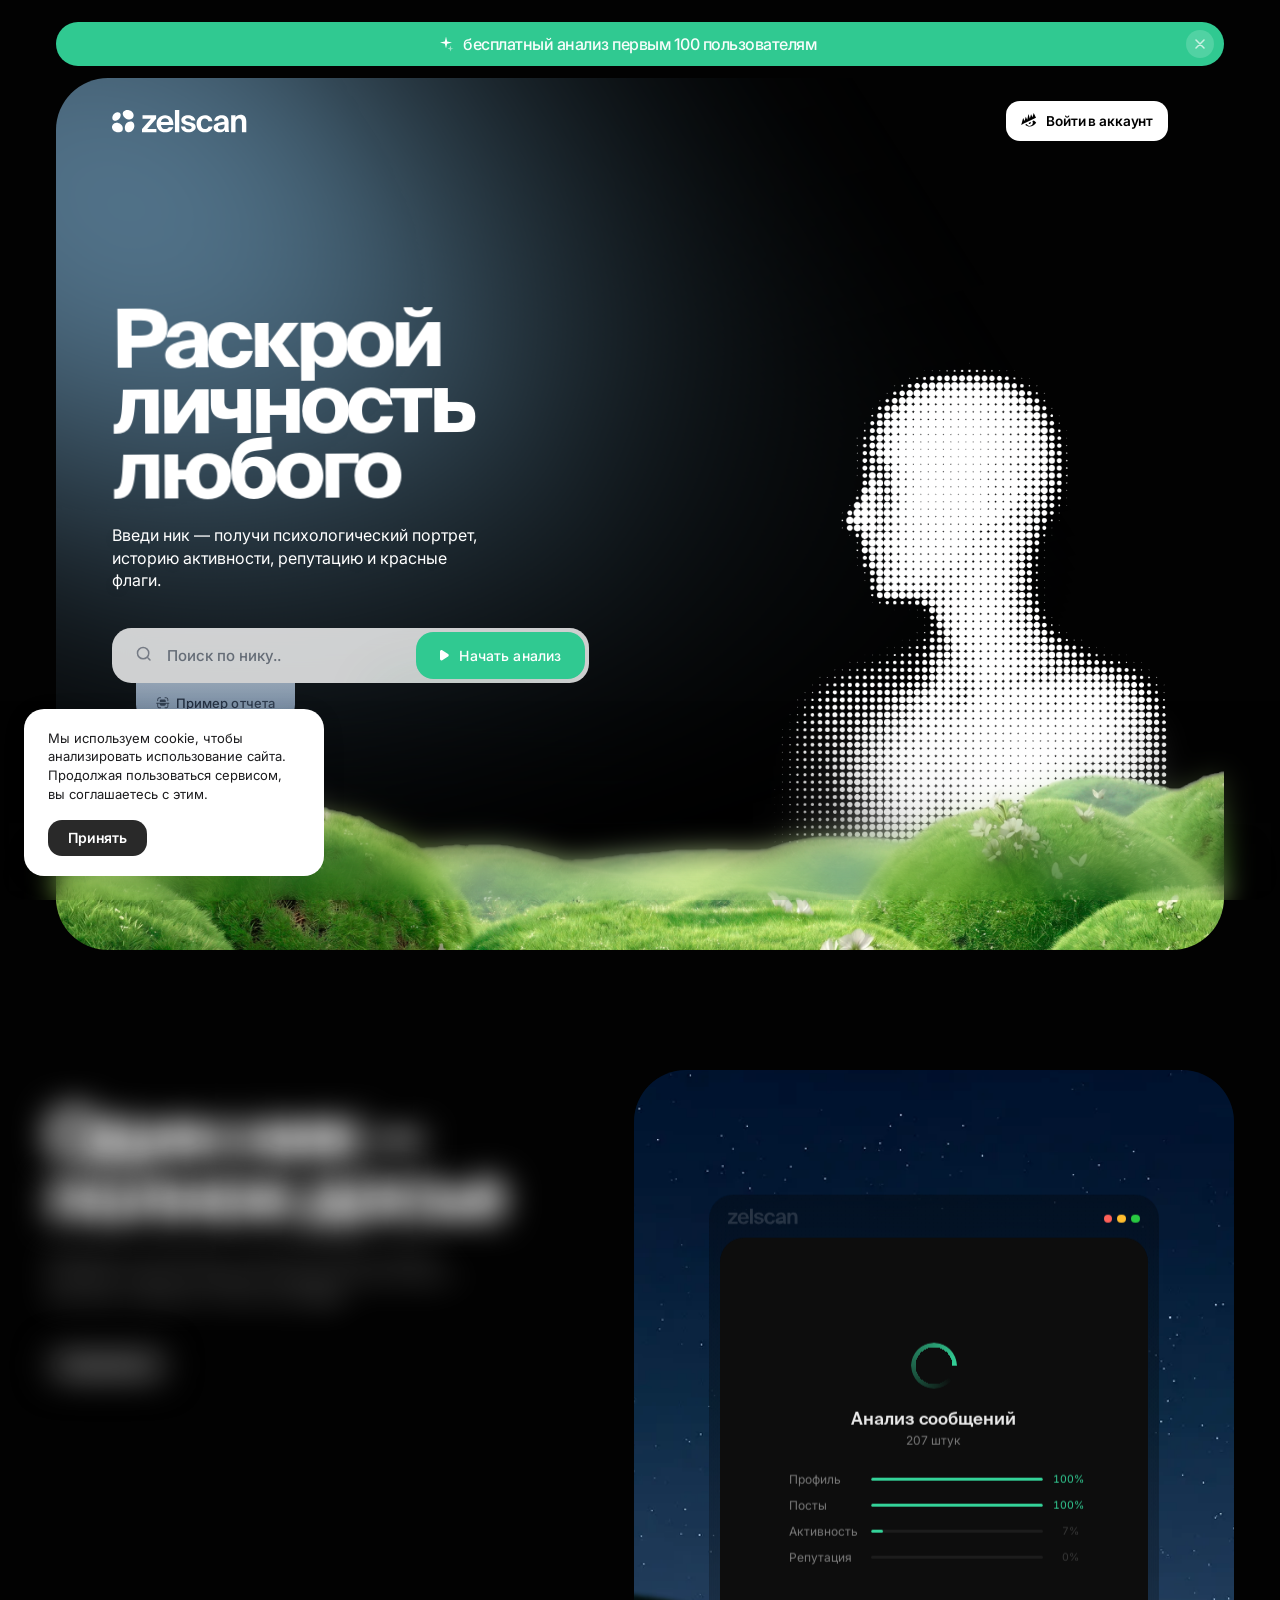
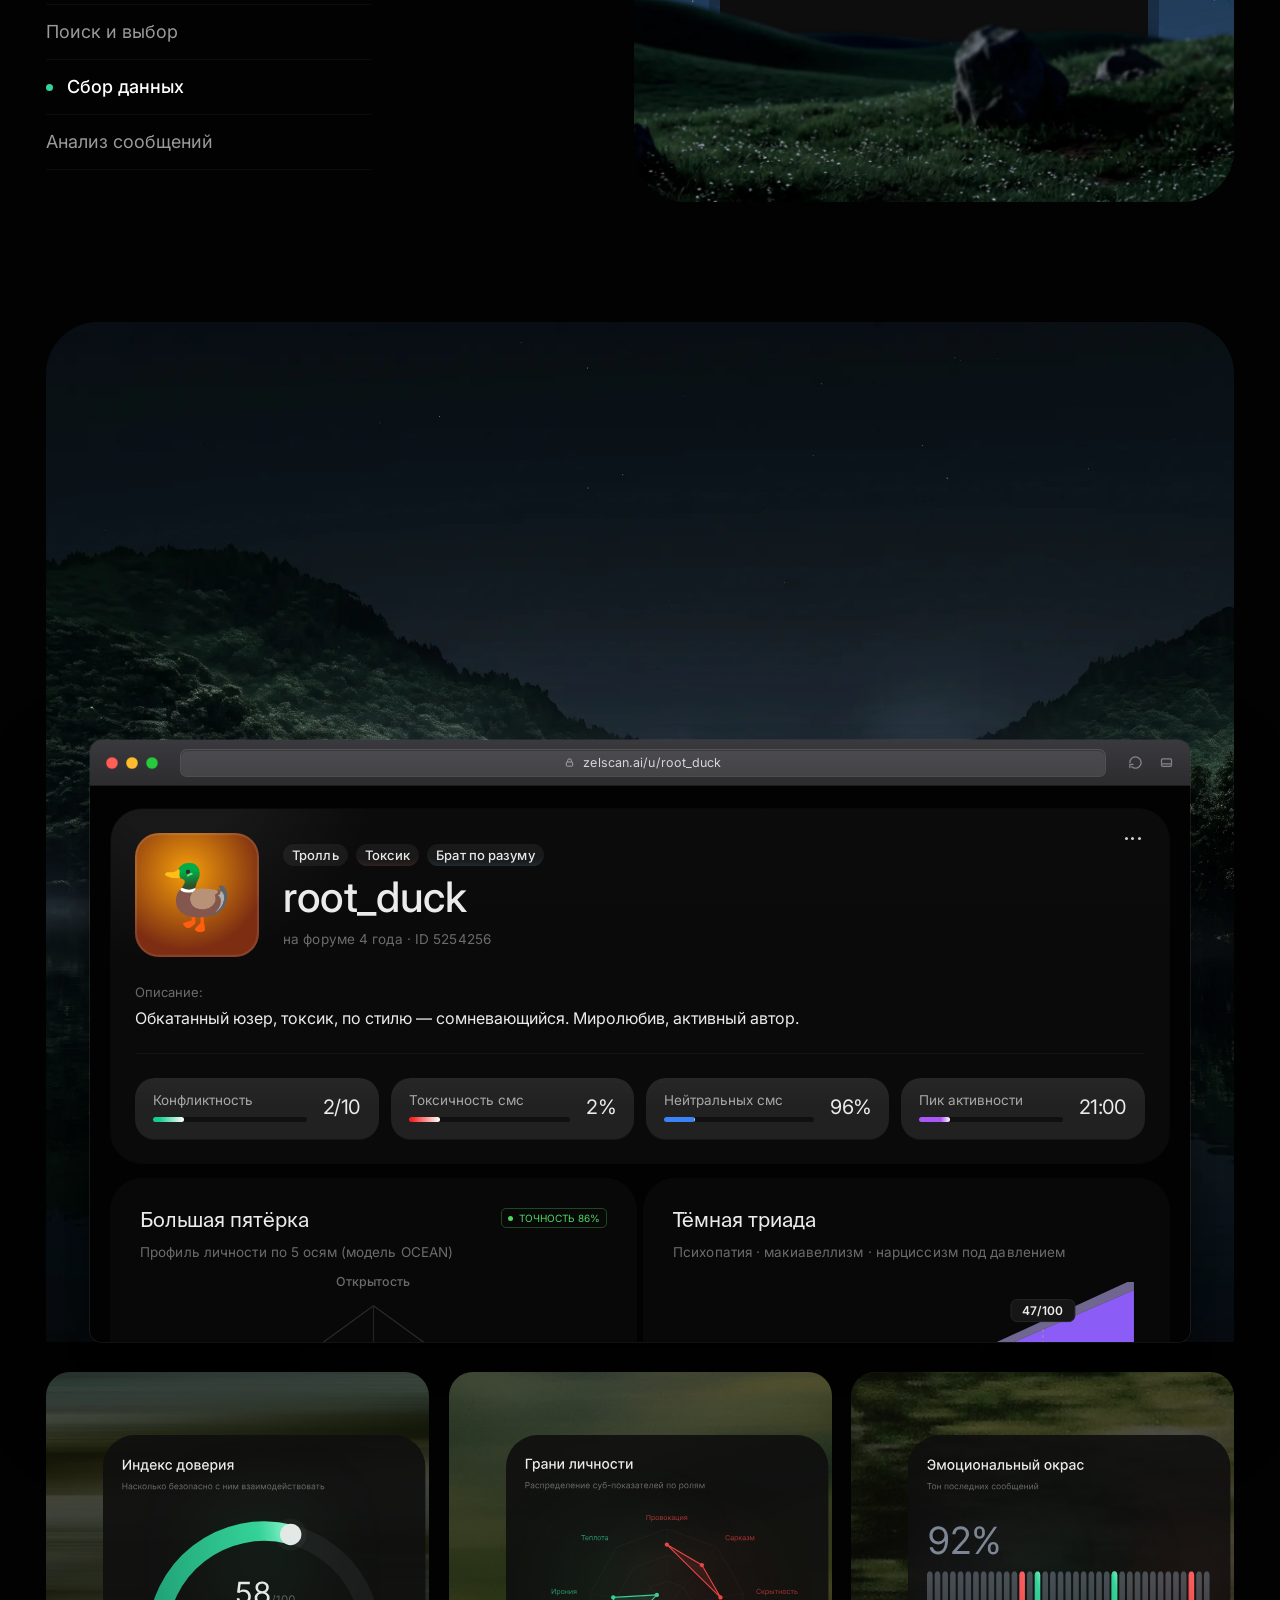
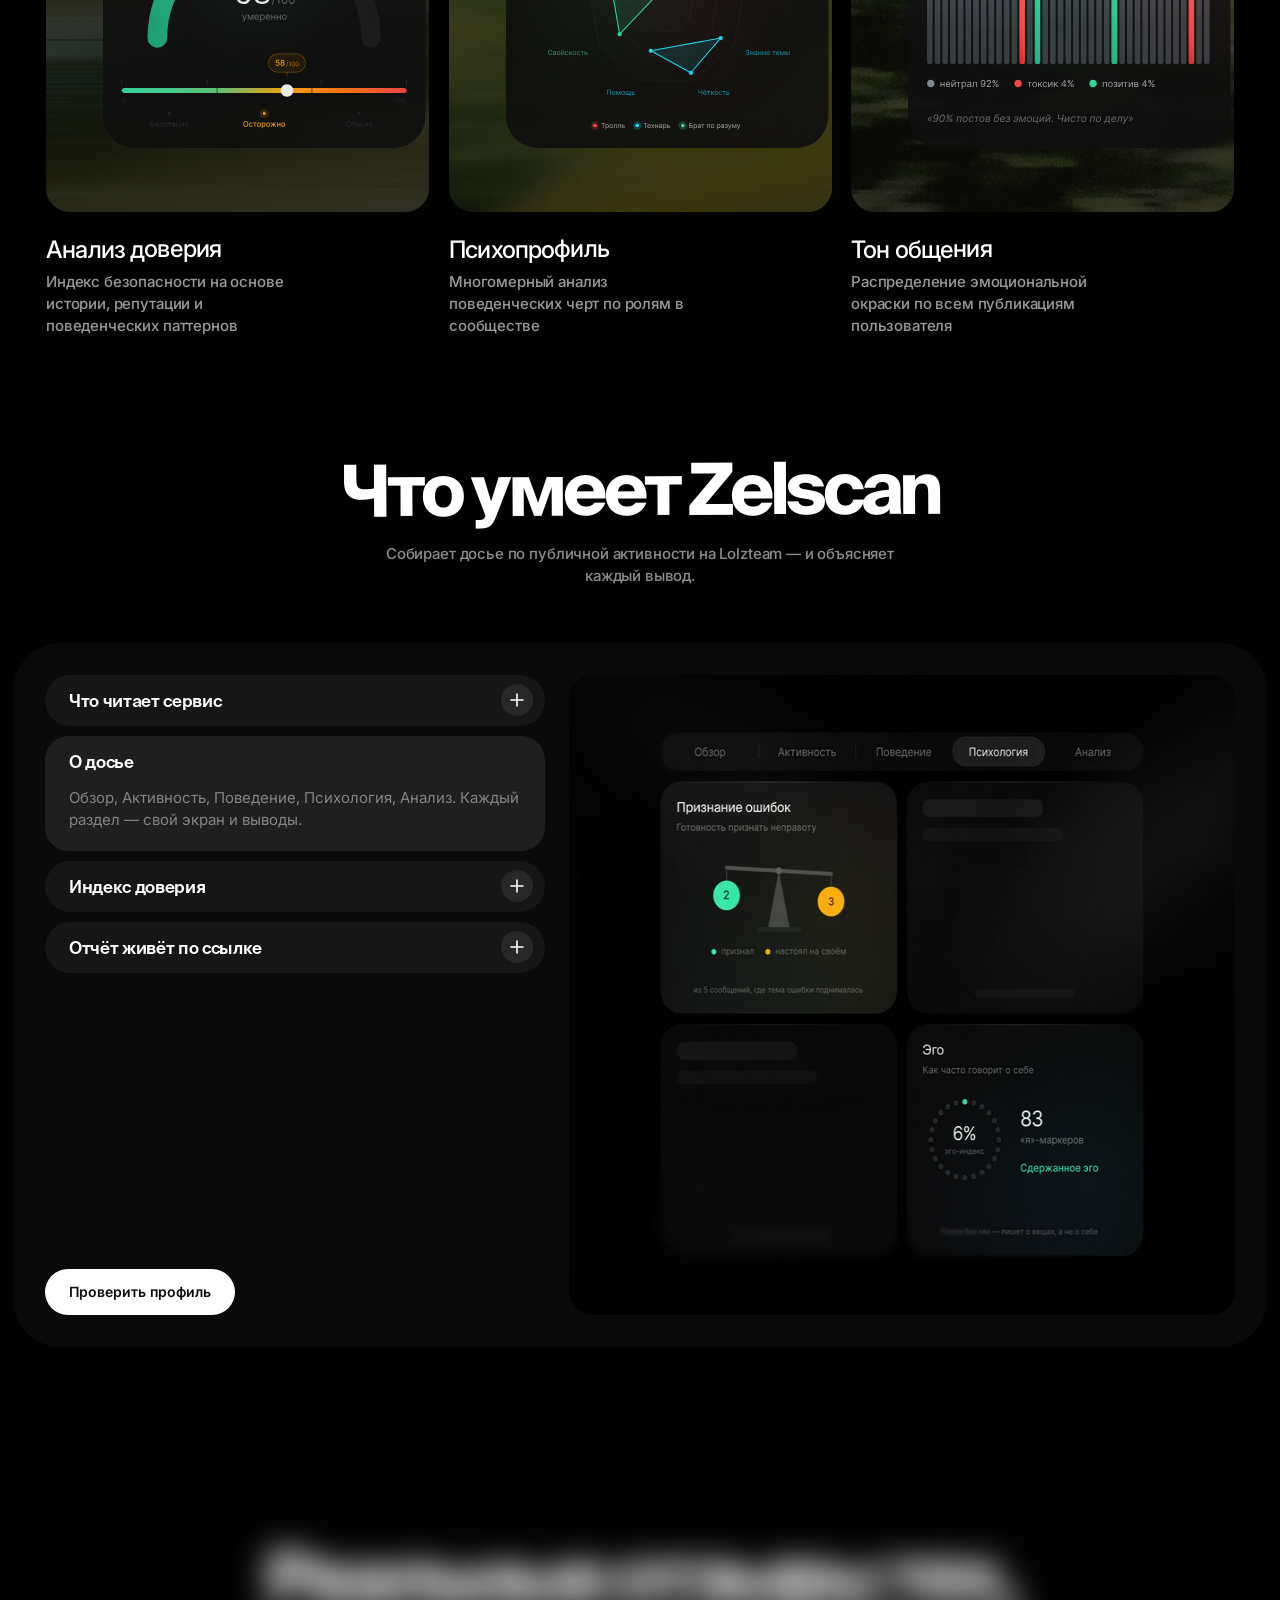
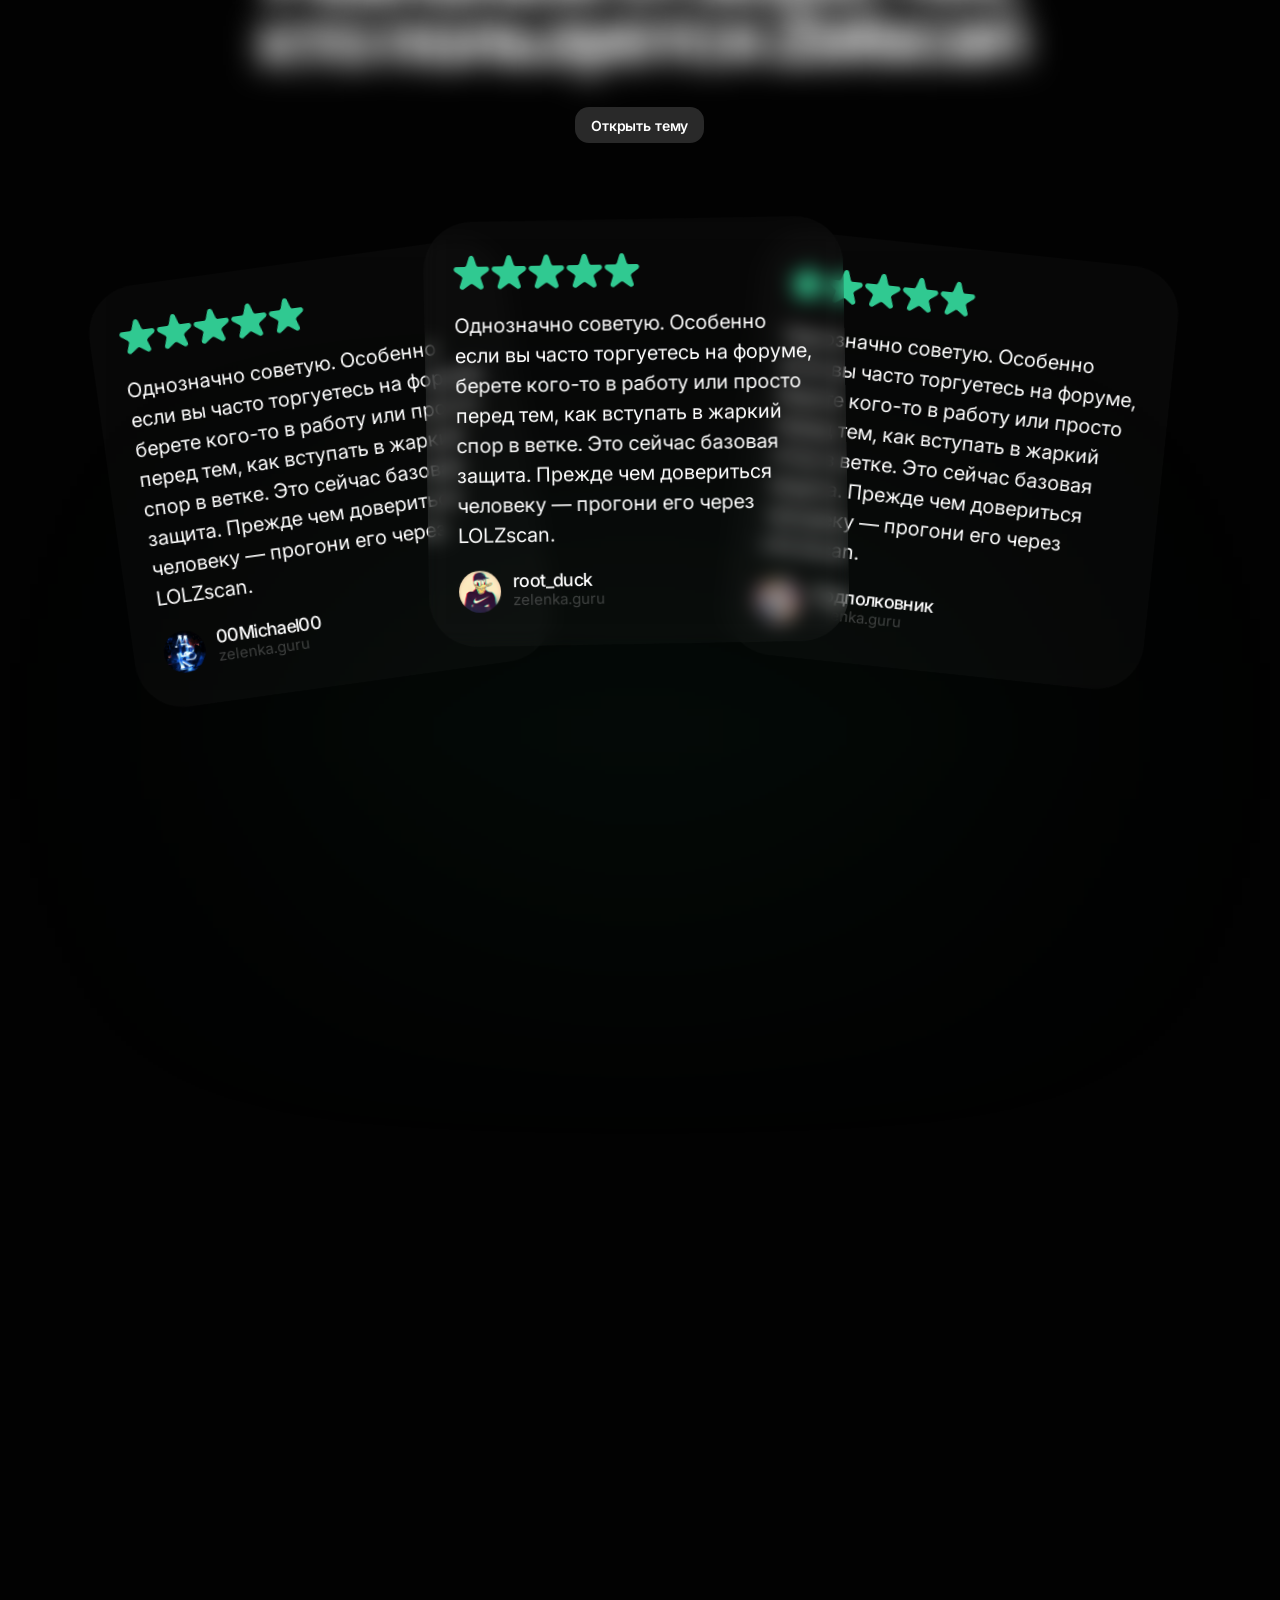
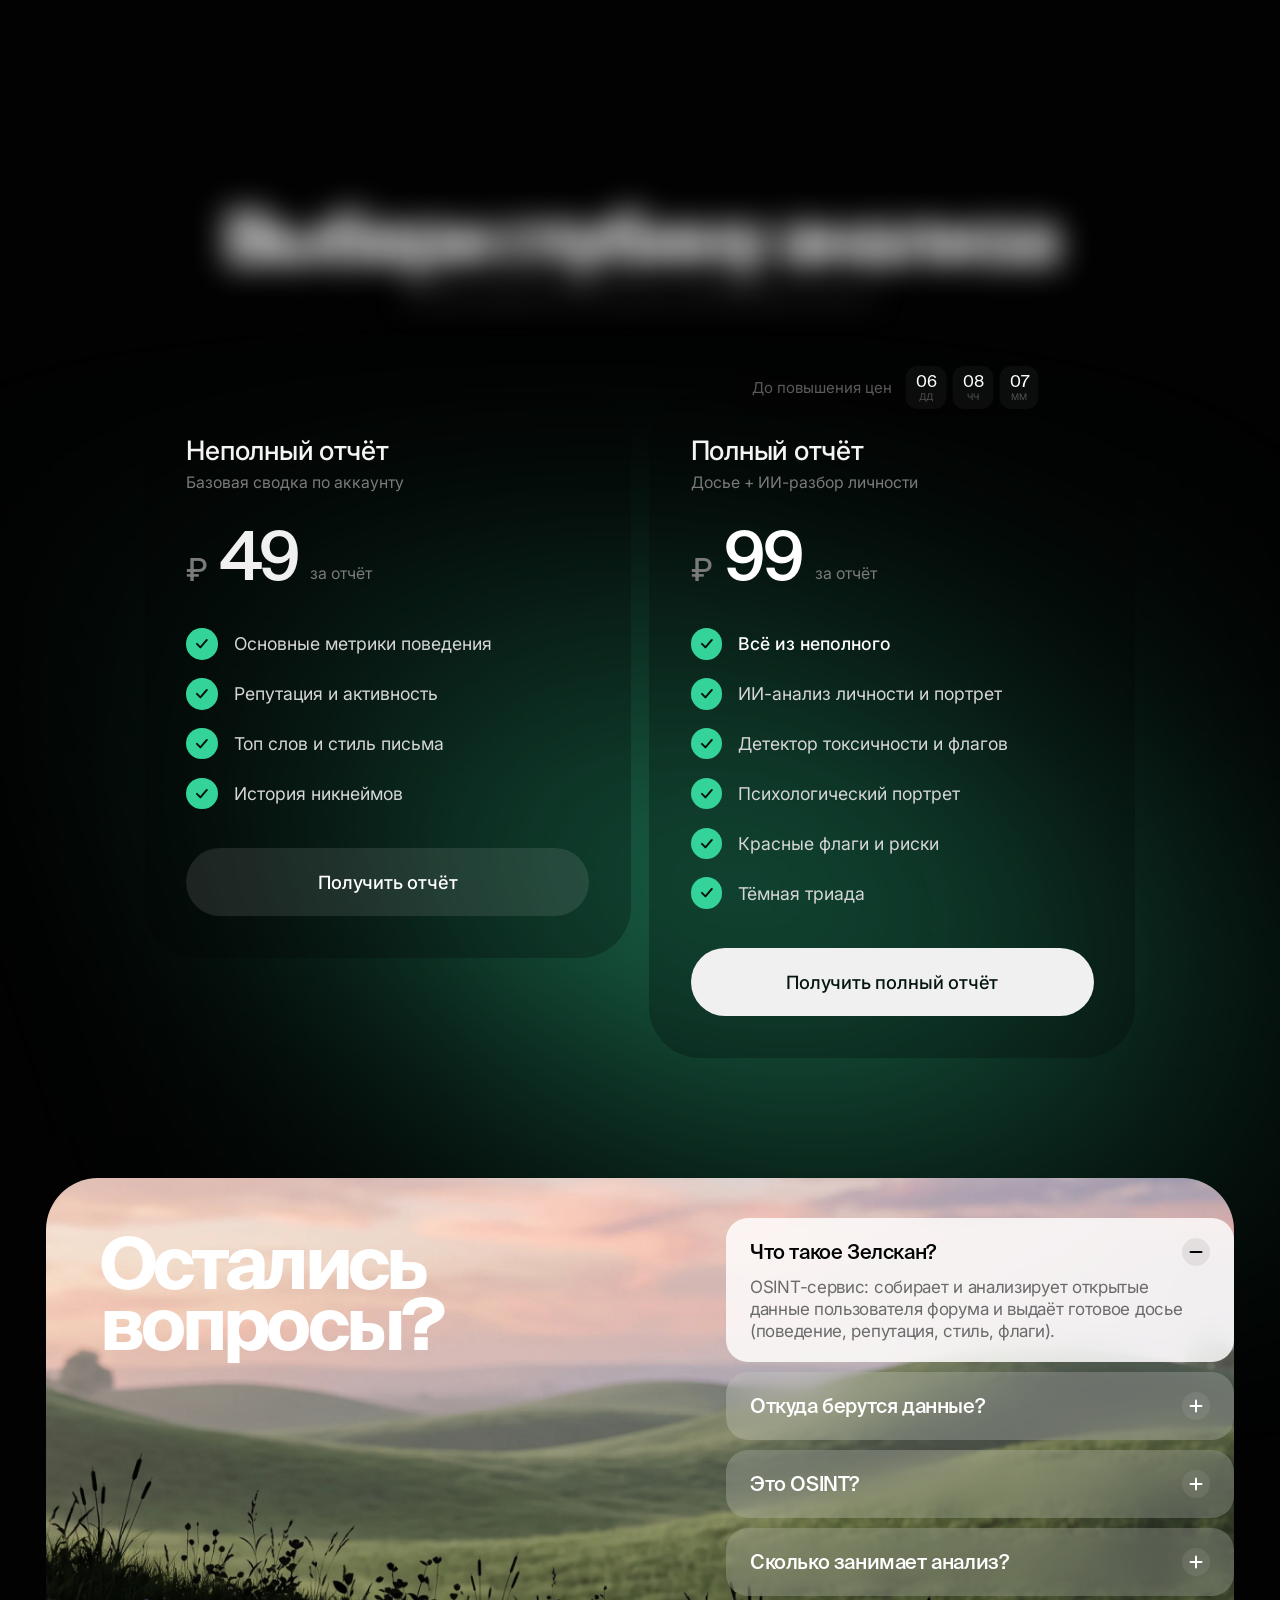
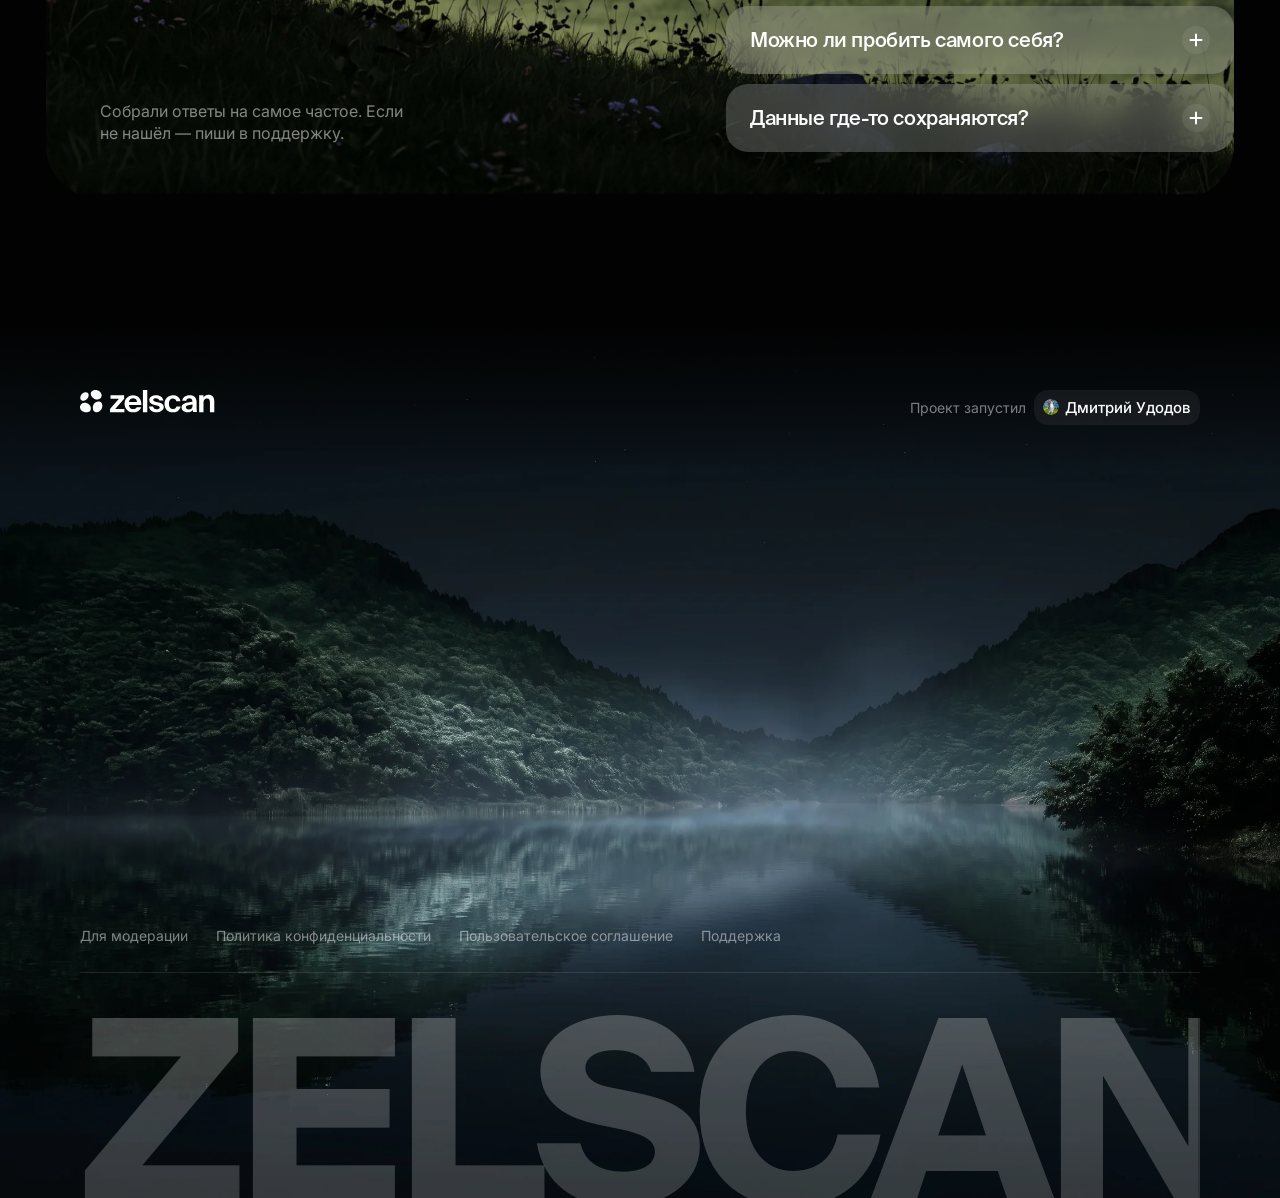
==== commit b099b612: "bump story-block css v7 (CDN cache bust)" ====
--- a/index.html
+++ b/index.html
@@ -1185,7 +1185,7 @@
 <link href="css/footer.css?v=2" rel="stylesheet">
 <link href="css/responsive.css?v=30" rel="stylesheet">
 <link href="css/brand-logo.css?v=1" rel="stylesheet">
-<link href="css/story-block.css?v=6" rel="stylesheet">
+<link href="css/story-block.css?v=7" rel="stylesheet">
 </head>
 <body>
 
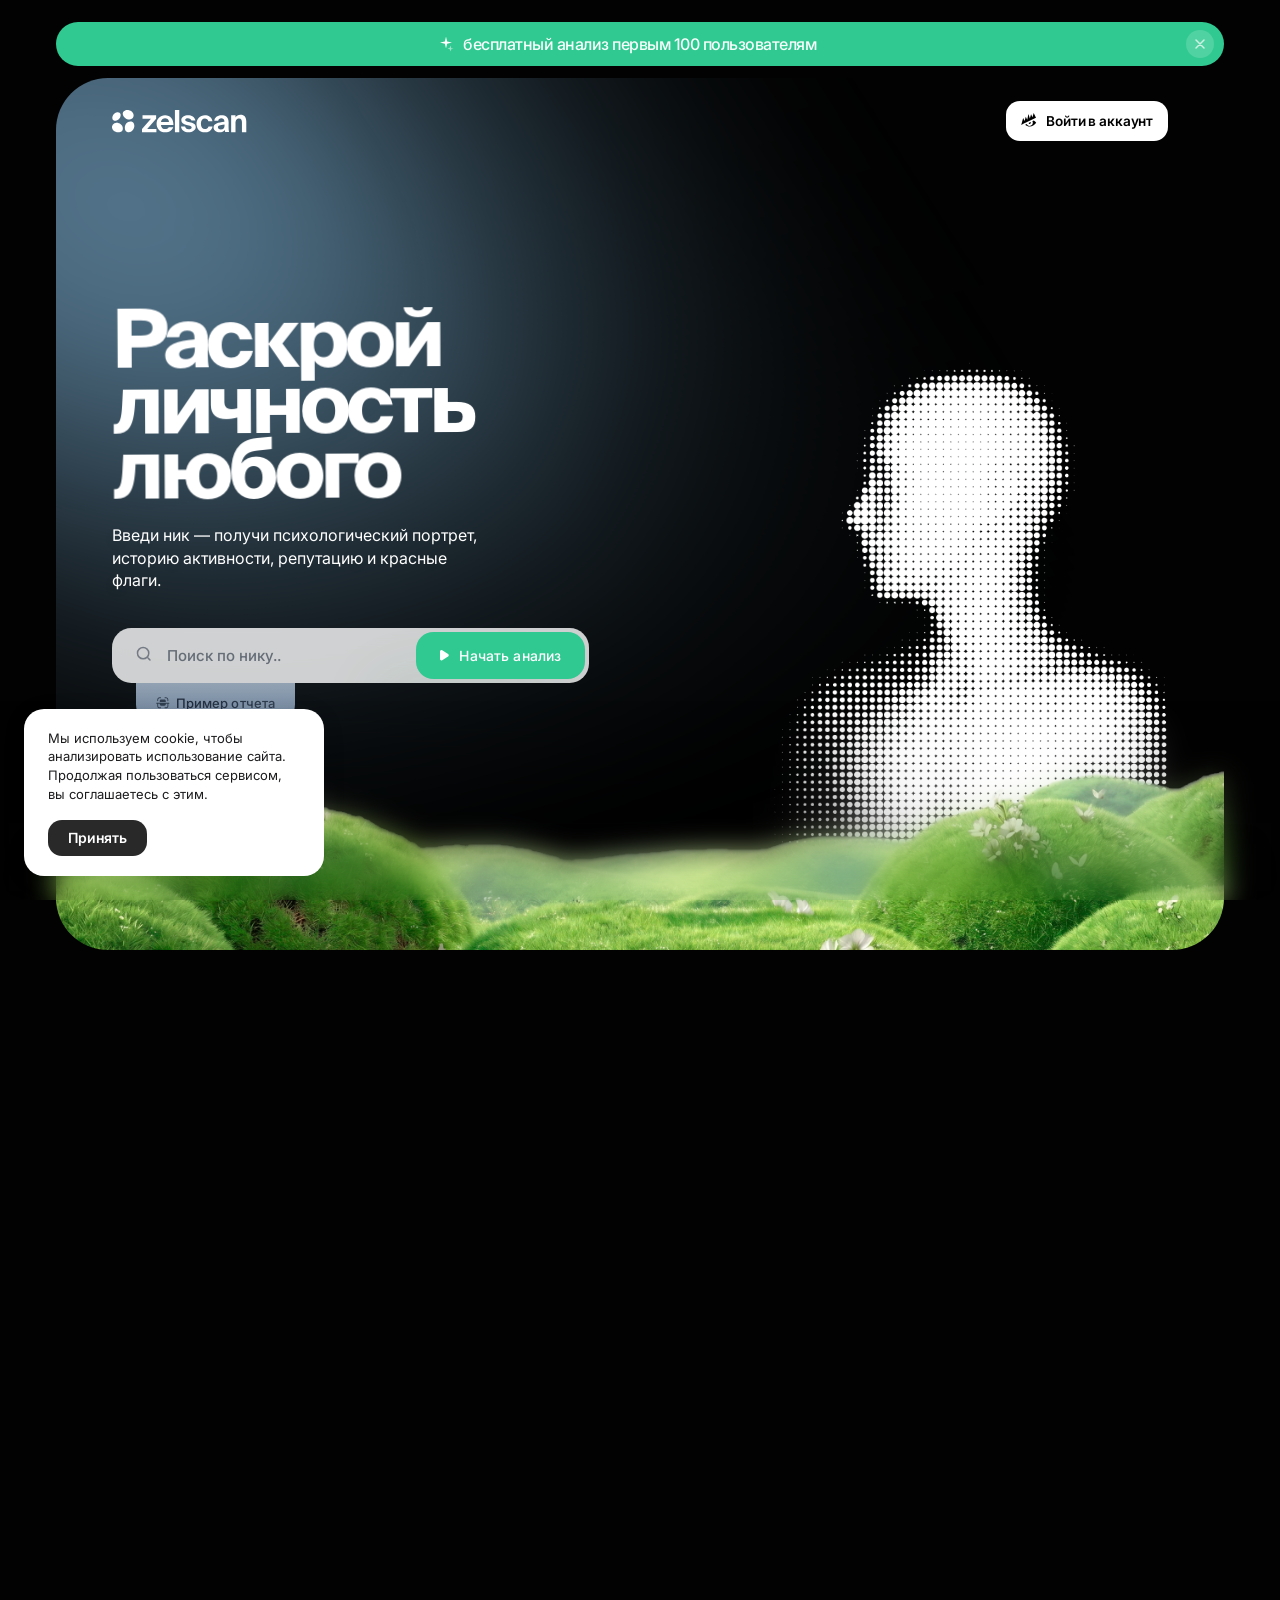
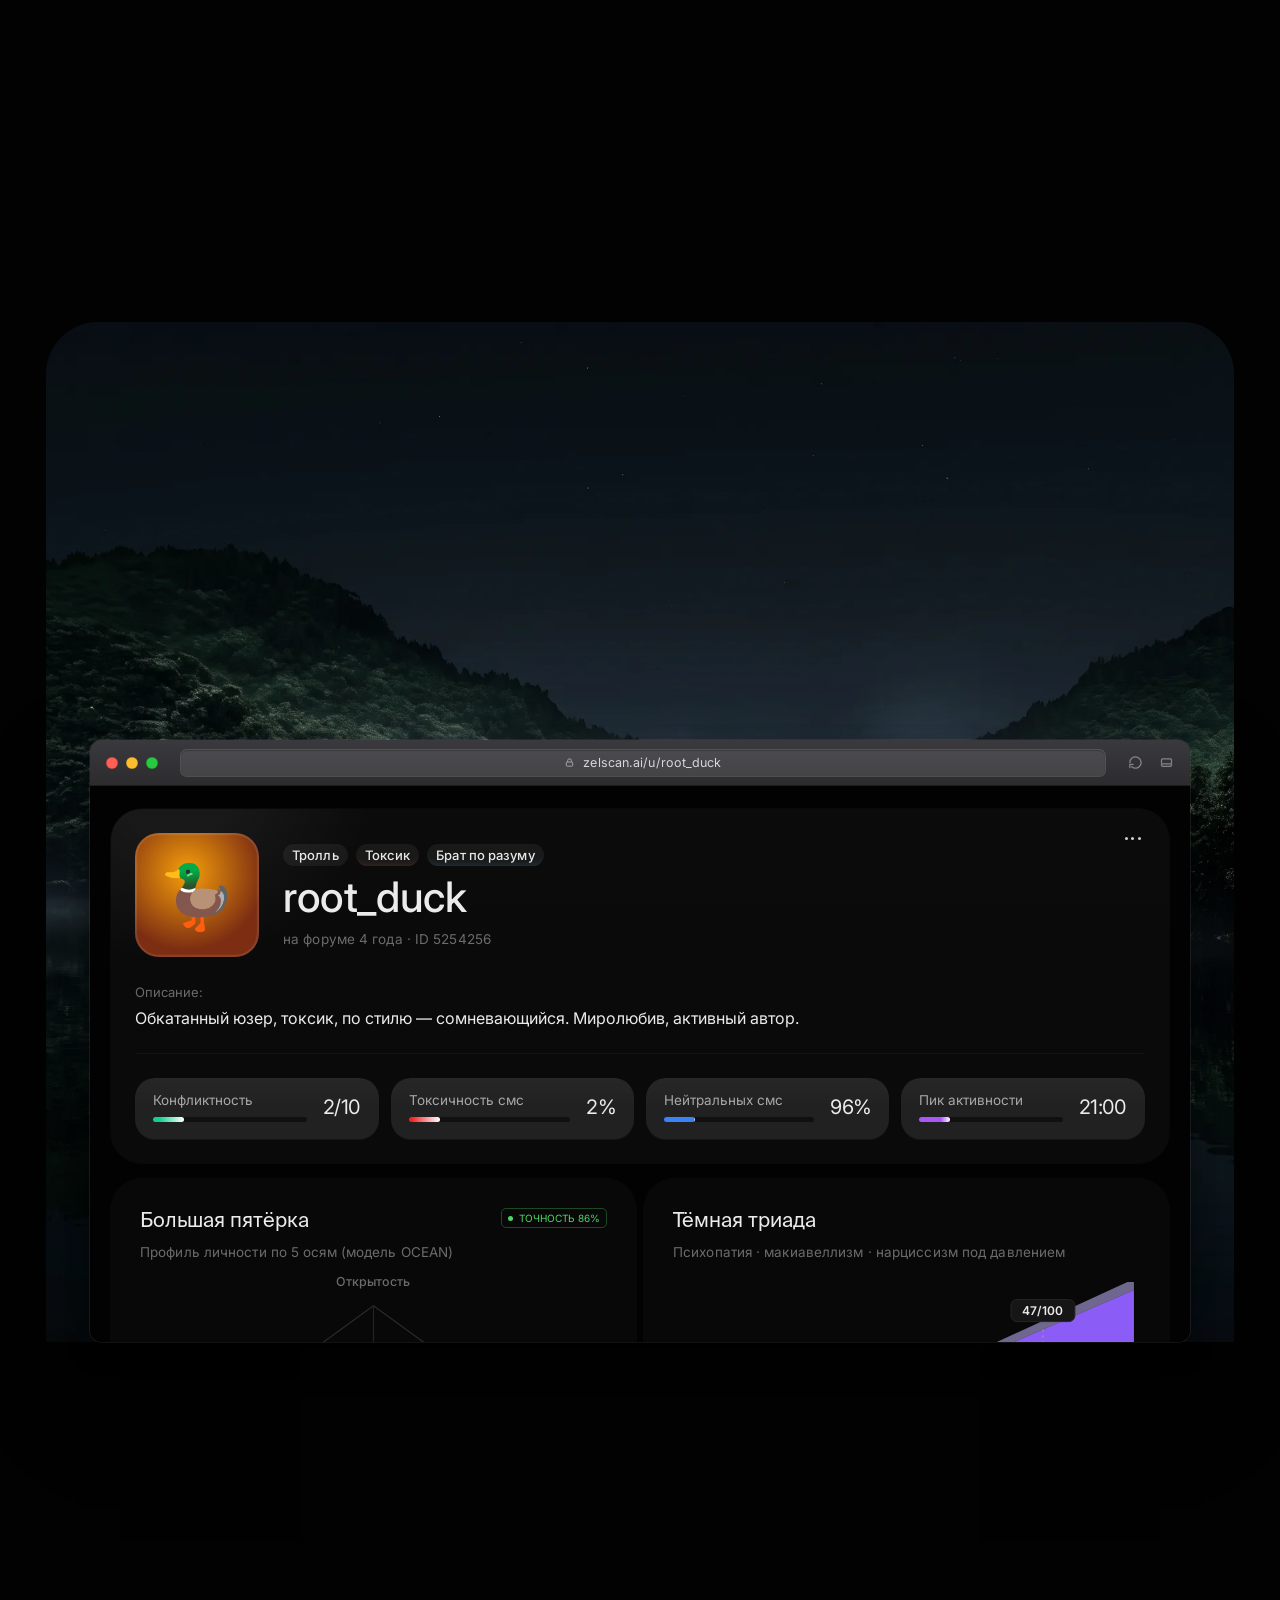
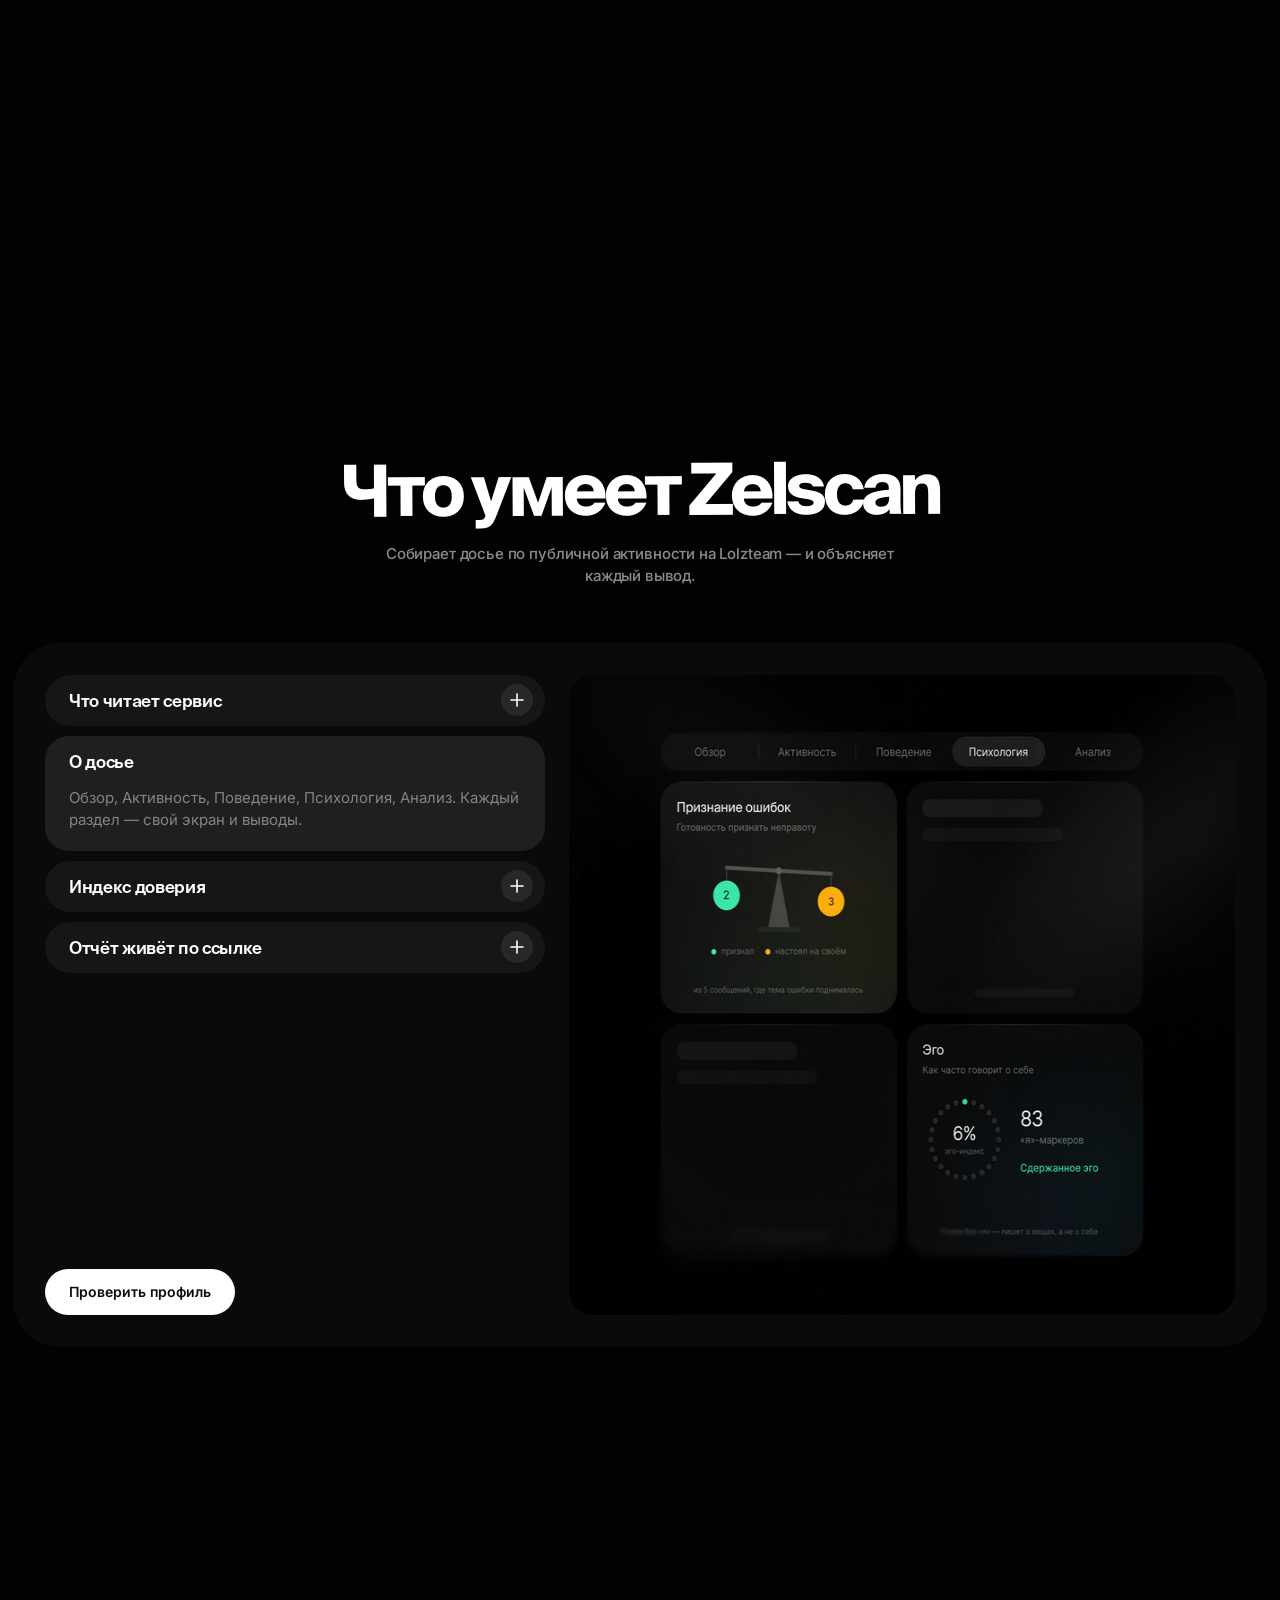
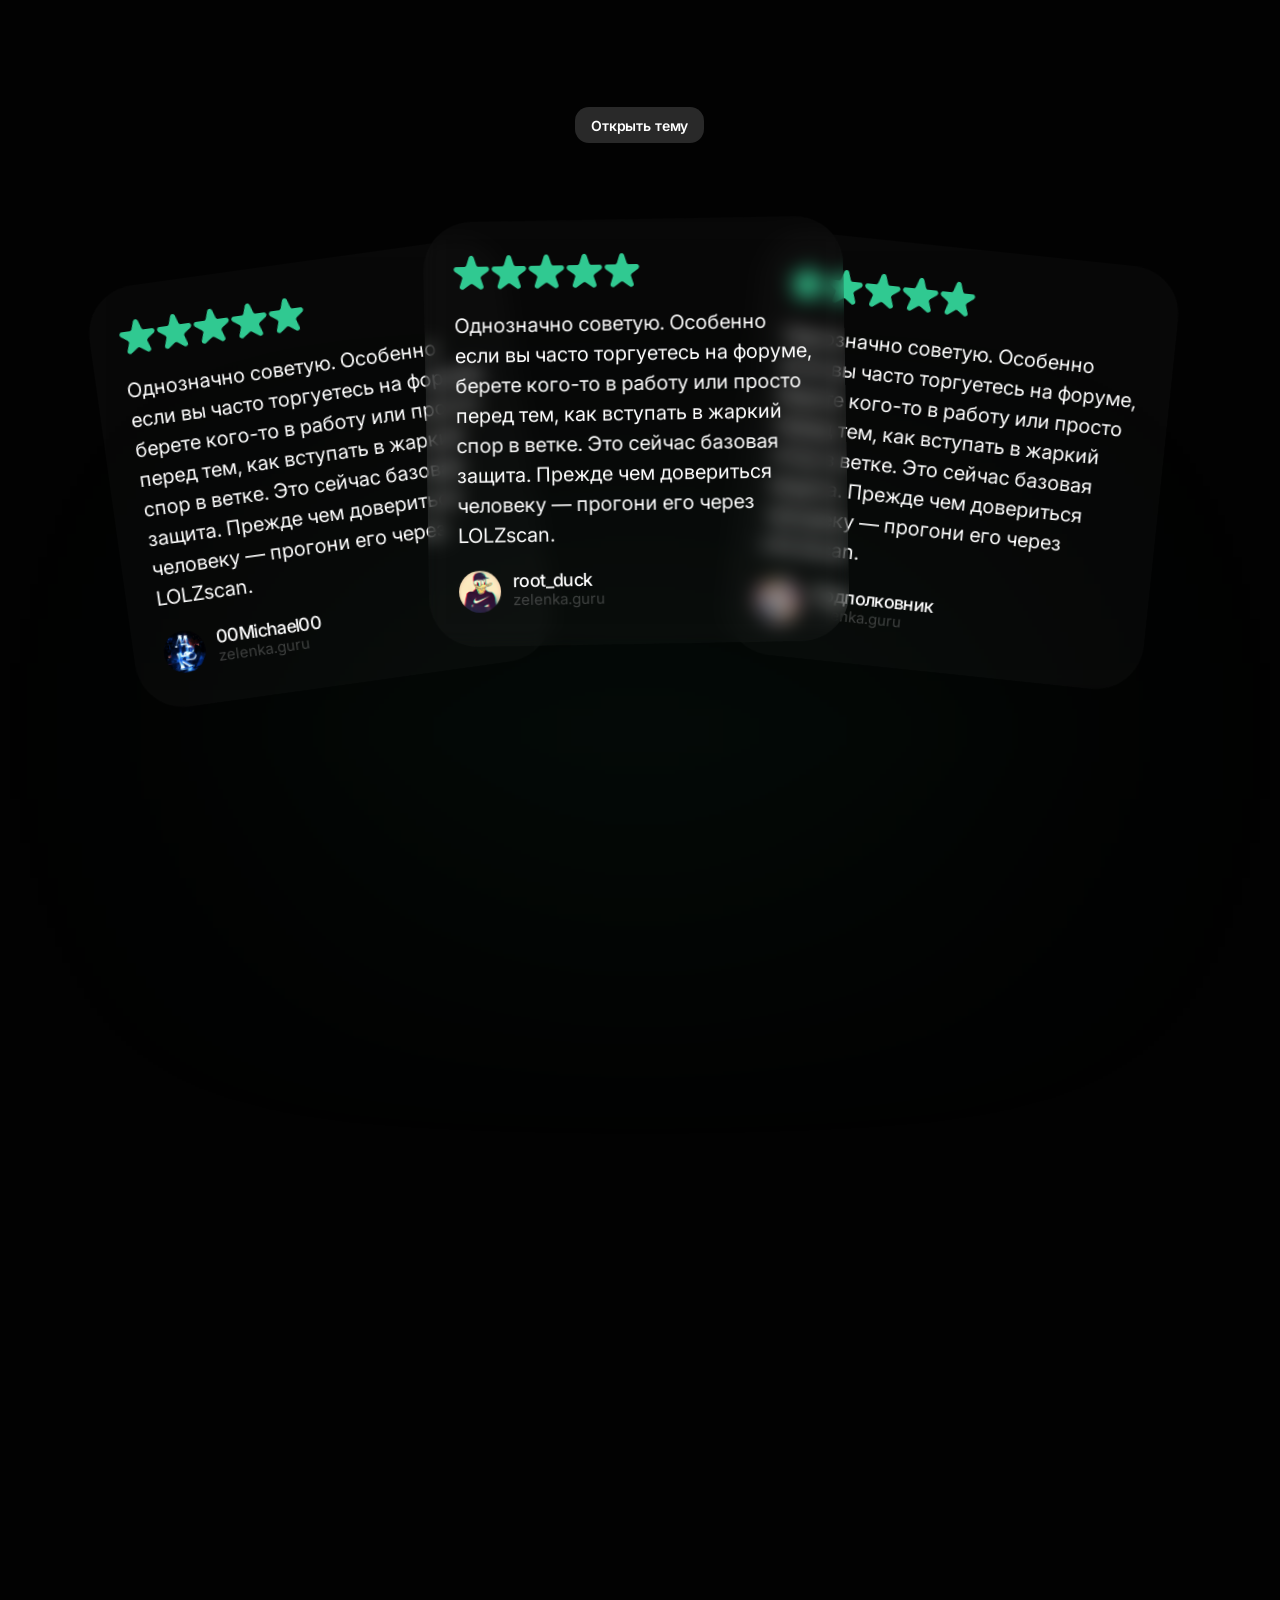
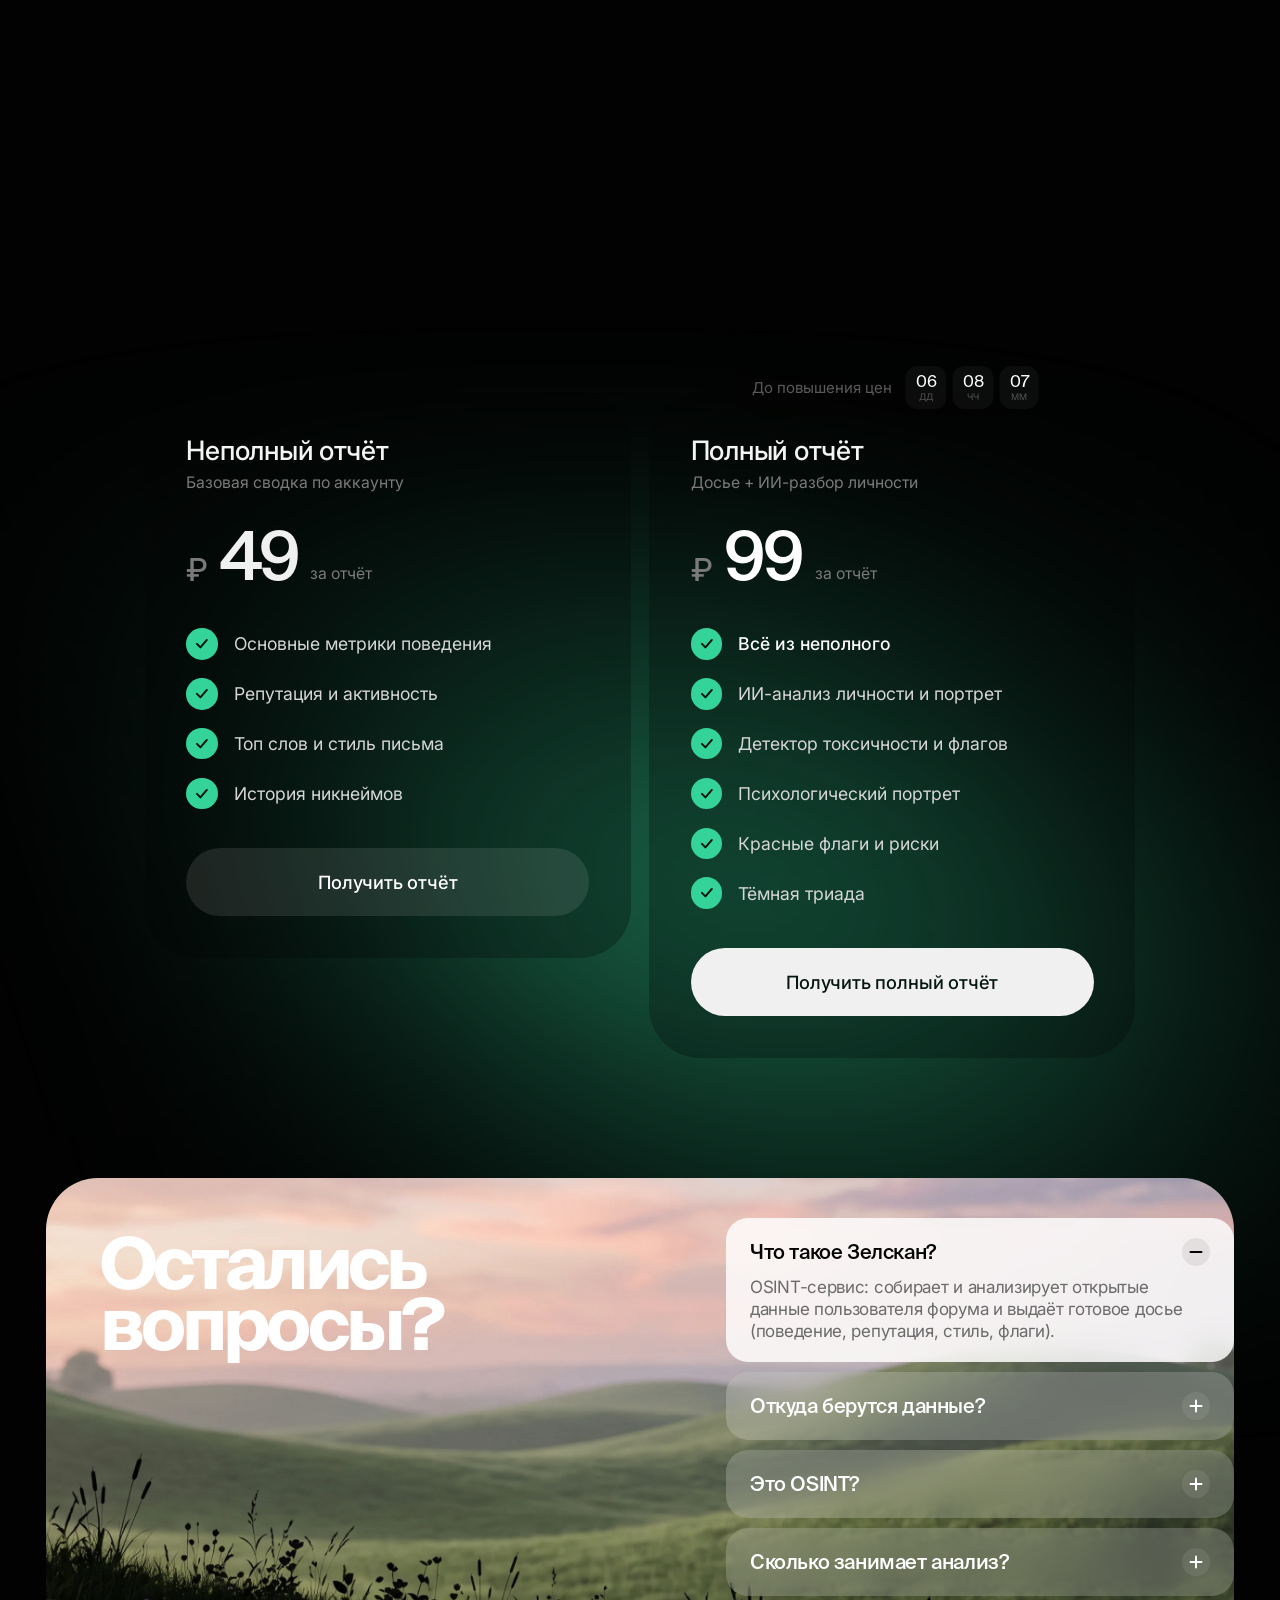
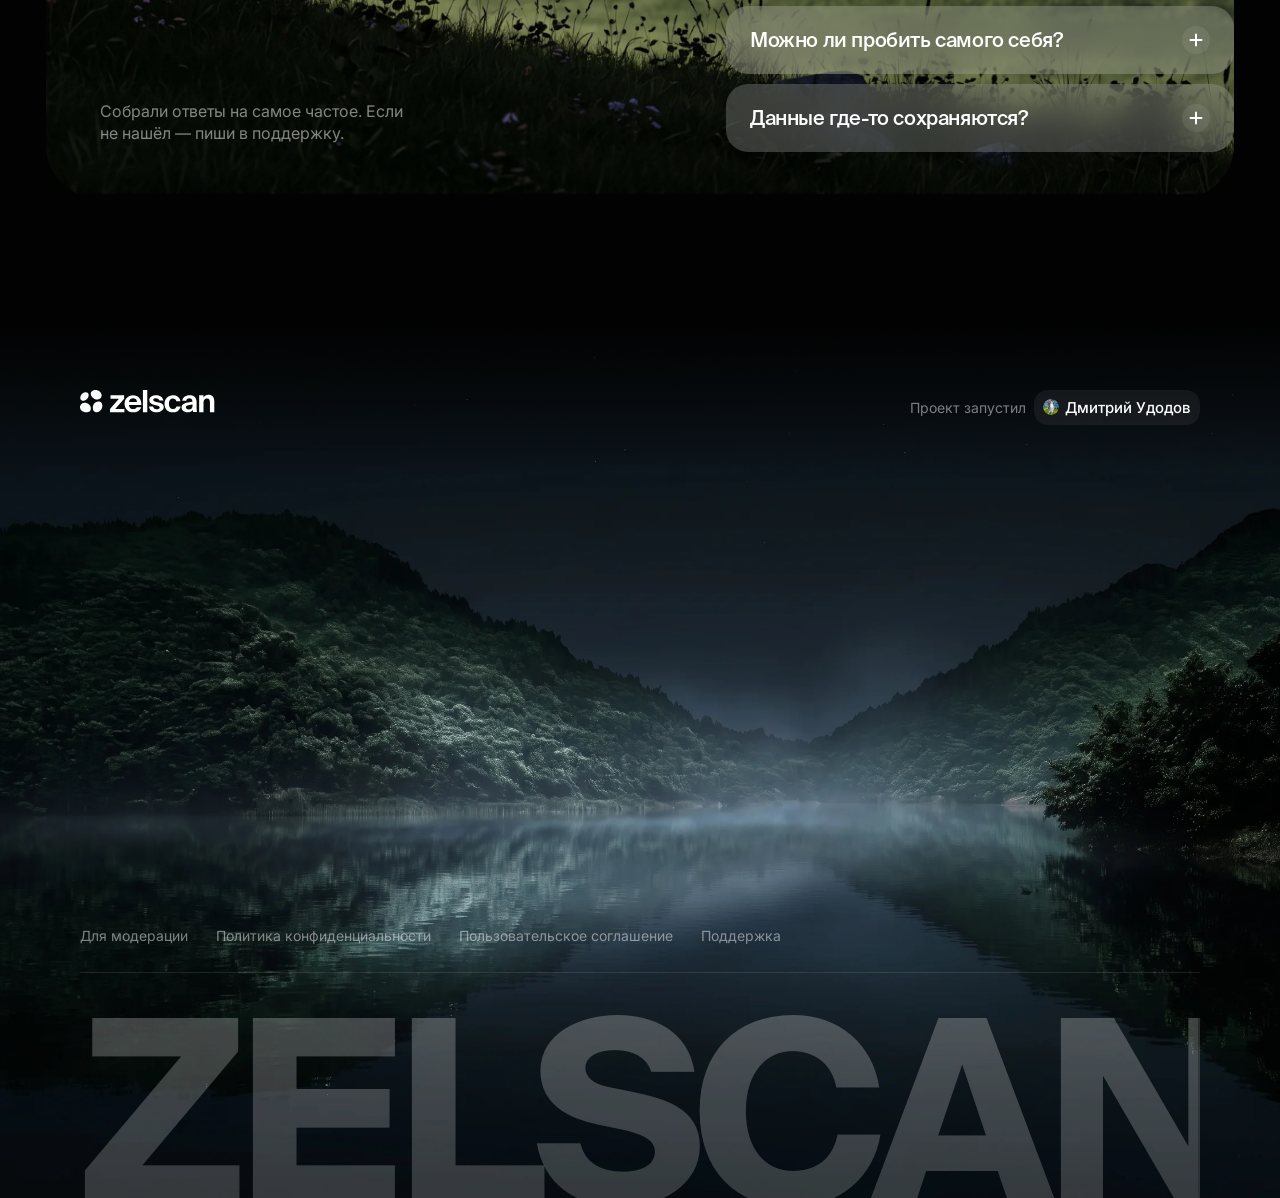
==== commit 13af2dc2: "fix(mobile): promo hide no longer expands hero; drop dvh URL-bar jump" ====
--- a/index.html
+++ b/index.html
@@ -1183,7 +1183,7 @@
 <link href="css/block6.css?v=2" rel="stylesheet">
 <link href="css/block7.css?v=2" rel="stylesheet">
 <link href="css/footer.css?v=2" rel="stylesheet">
-<link href="css/responsive.css?v=30" rel="stylesheet">
+<link href="css/responsive.css?v=31" rel="stylesheet">
 <link href="css/brand-logo.css?v=1" rel="stylesheet">
 <link href="css/story-block.css?v=7" rel="stylesheet">
 </head>
--- a/css/responsive.css
+++ b/css/responsive.css
@@ -181,18 +181,17 @@
   /* First screen: promo + hero nearly fill the viewport, leaving 32px below. */
   .hero-outer{--hero-pad:8px;--hero-radius:28px;--hero-gap:8px;--promo-height:38px;height:calc(100svh - 32px);min-height:calc(100svh - 32px);padding:8px;gap:var(--hero-gap);}
   .promo{height:38px;padding:0 36px 0 12px;border-radius:20px;}
+  /* FIX сдвиг/расширение hero при скрытии промо: место не освобождаем — hero не растёт */
+  .promo--hidden{margin-bottom:0;}
   .heroblock{height:calc(100svh - 94px);min-height:0;max-height:none;flex:1 1 auto;}
   .hero-outer.promo-removed .heroblock{height:calc(100svh - 48px);}
+  /* FIX прыжок вниз при скролле: dvh растёт при схлопывании URL-бара и двигает
+     всё ниже hero — оставляем только svh (константа) */
   .hdr-floating{top:10px;width:calc(100% - 20px);min-height:52px;padding:6px 8px 6px 10px;border-radius:24px;gap:10px;}
   .hdr-floating-left{padding-left:4px;}
   .hdr-floating .brand-logo--header{width:83px;}
   .hdr-floating .hdr-login{box-shadow:none;}
   .hdr-floating .hdr-login svg{width:14px!important;height:14px!important;}
-  @supports (height:100dvh){
-    .hero-outer{height:calc(100dvh - 32px);min-height:calc(100dvh - 32px);}
-    .heroblock{height:calc(100dvh - 94px);}
-    .hero-outer.promo-removed .heroblock{height:calc(100dvh - 48px);}
-  }
   .promo-t{font-size:11px;white-space:nowrap;overflow:hidden;text-overflow:ellipsis;}
   .promo-close{right:4px;width:30px;height:30px;}
   .heroblock{border-radius:28px;}
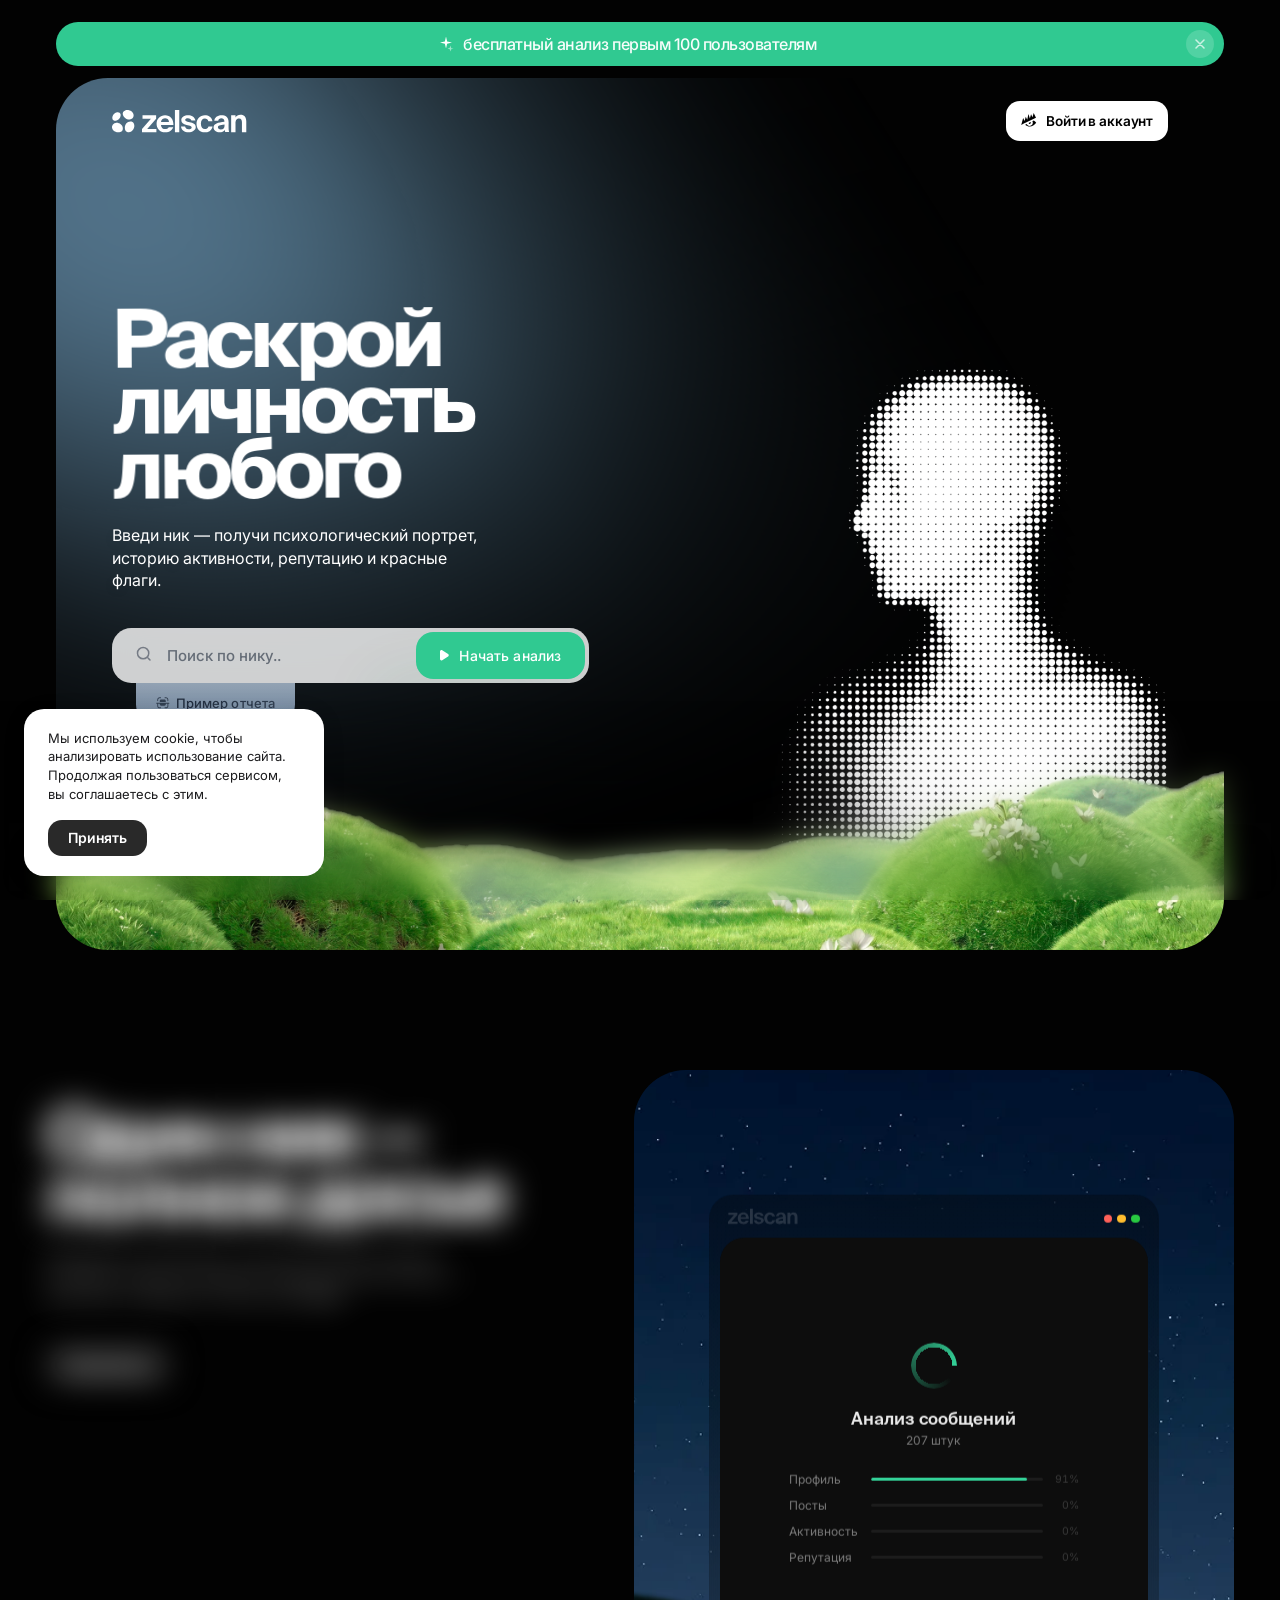
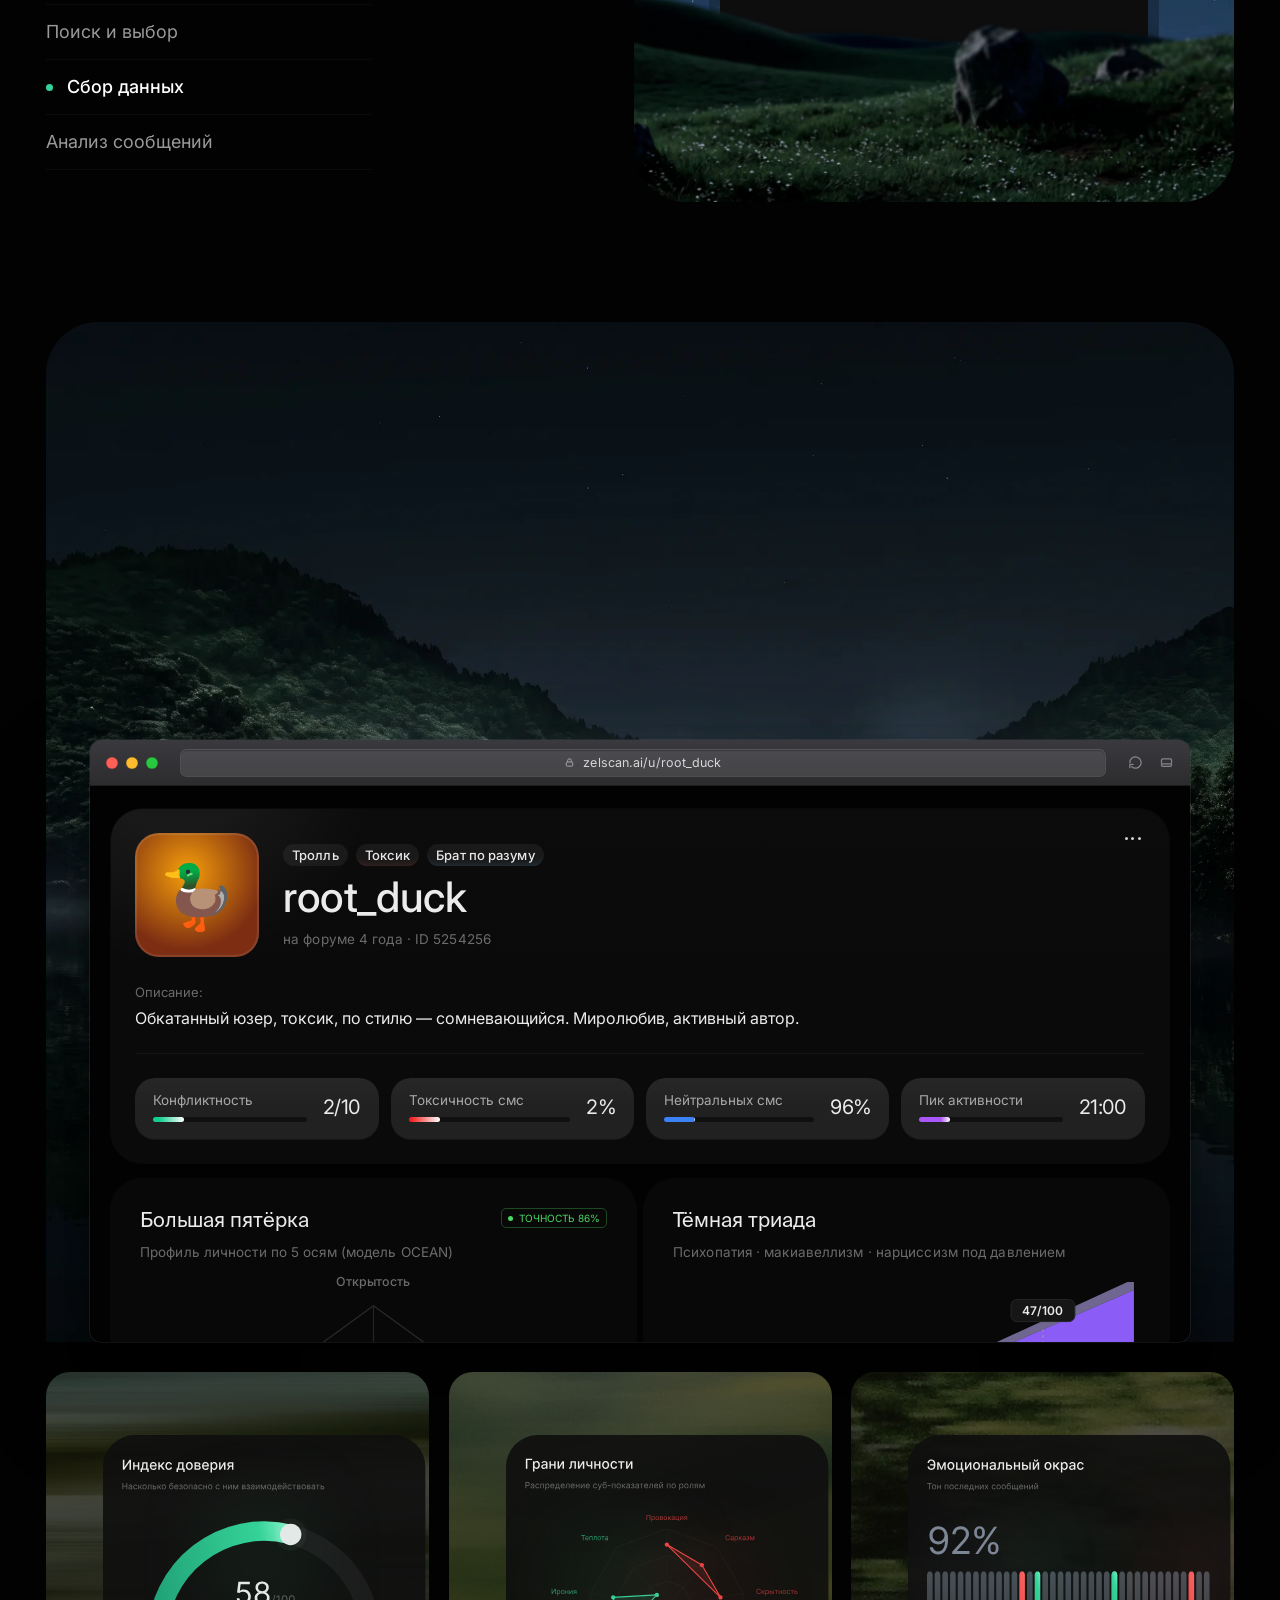
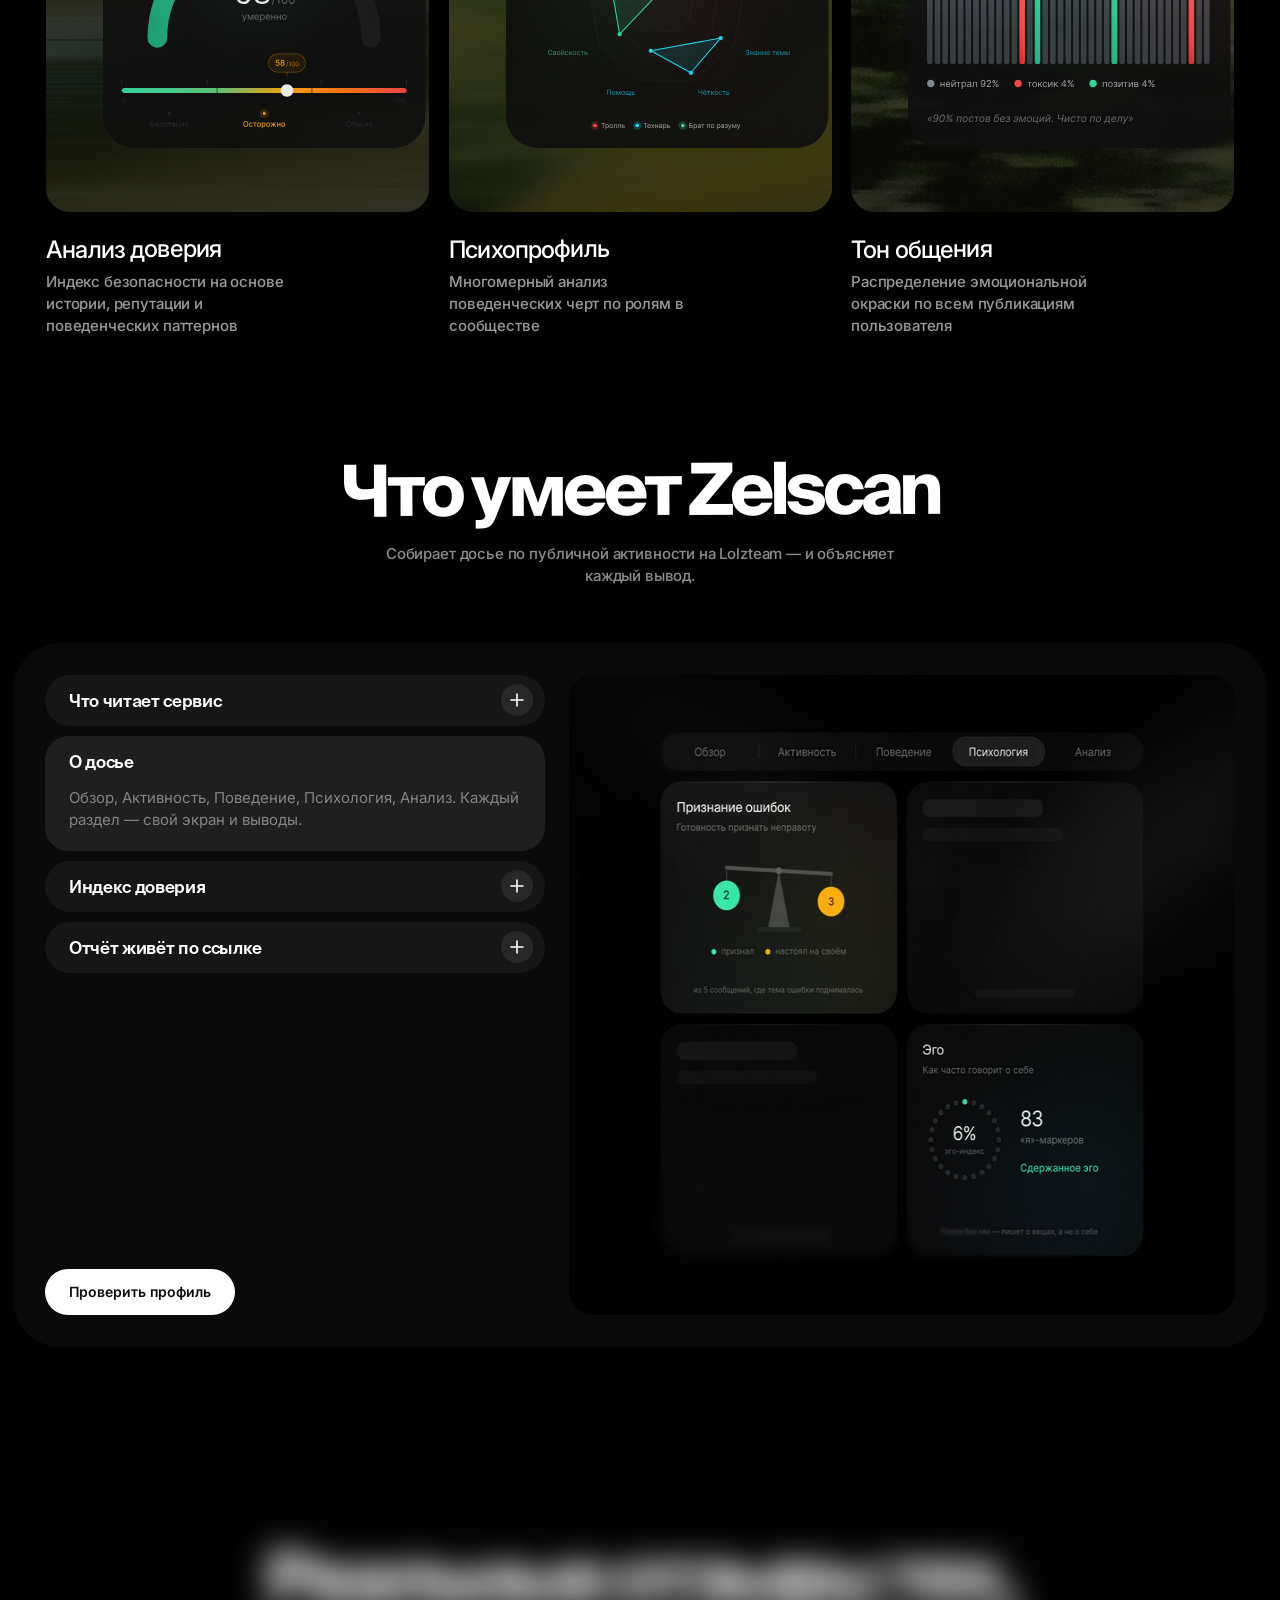
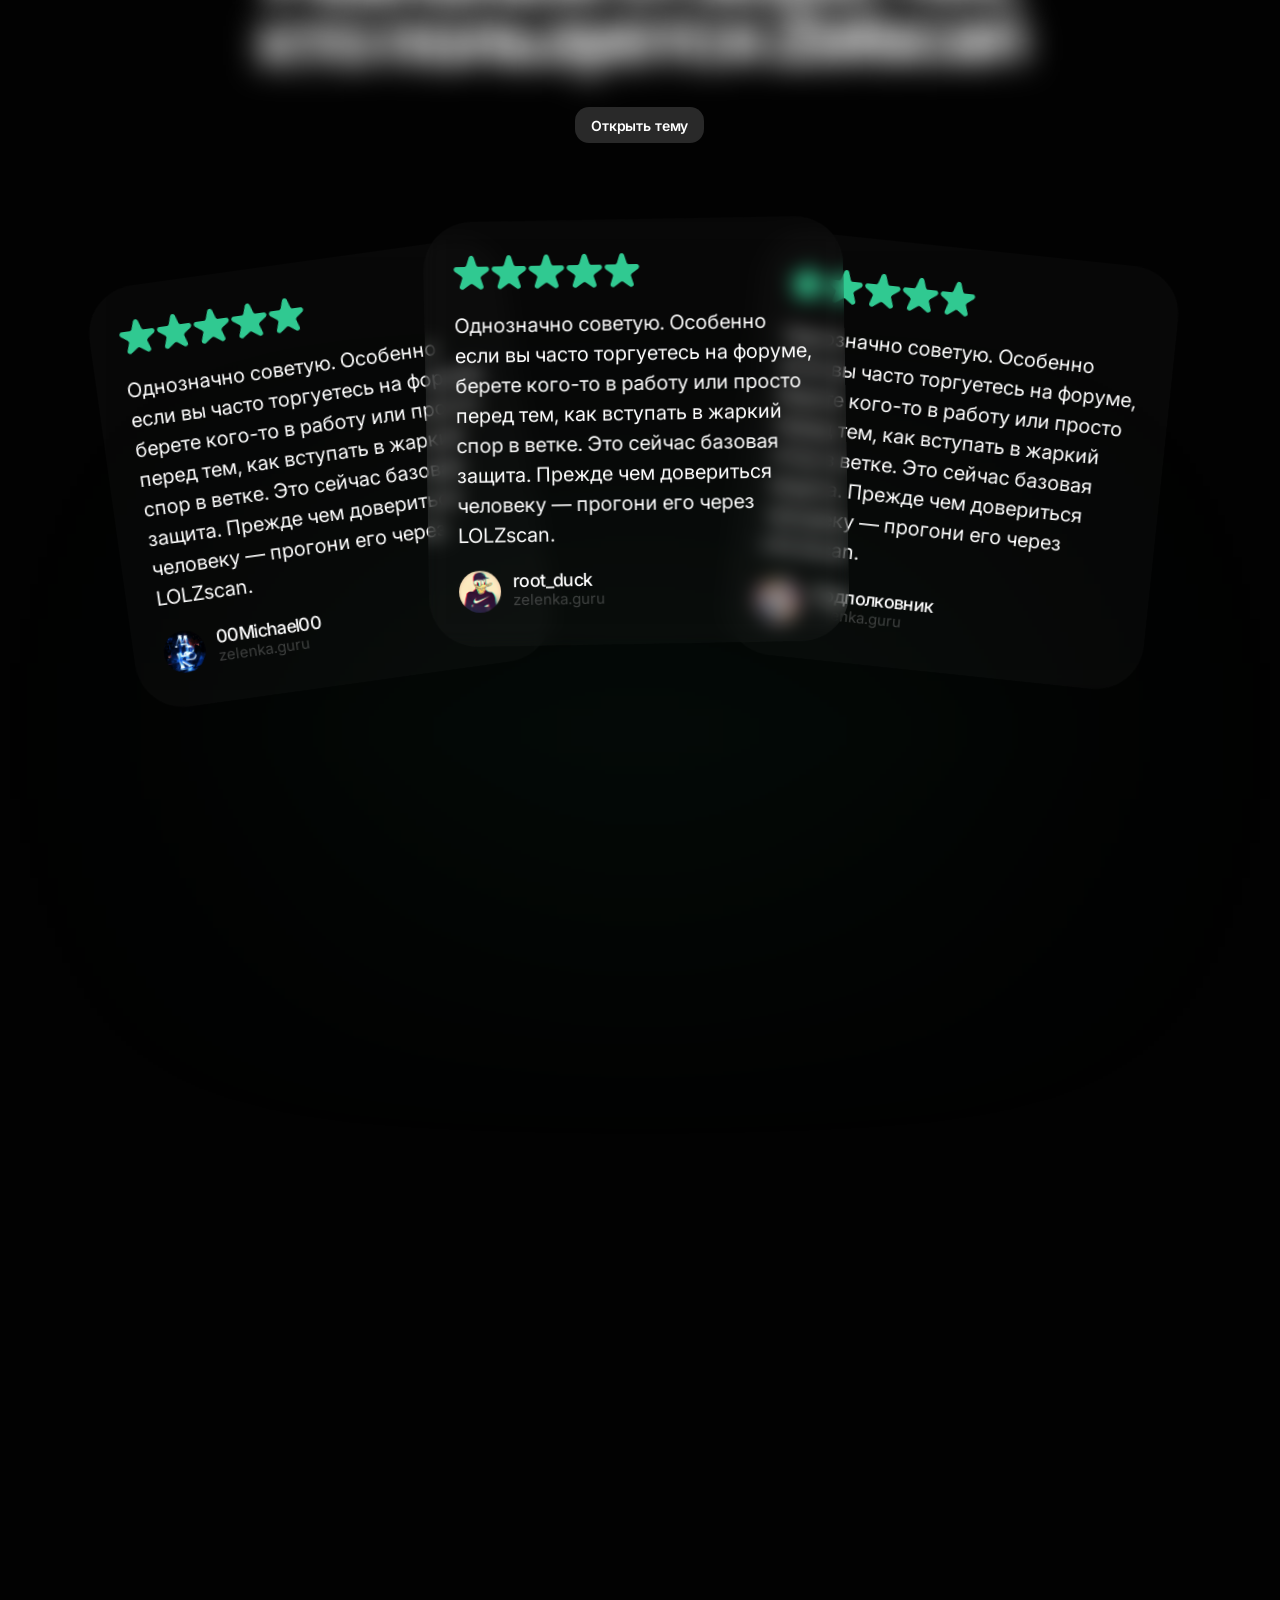
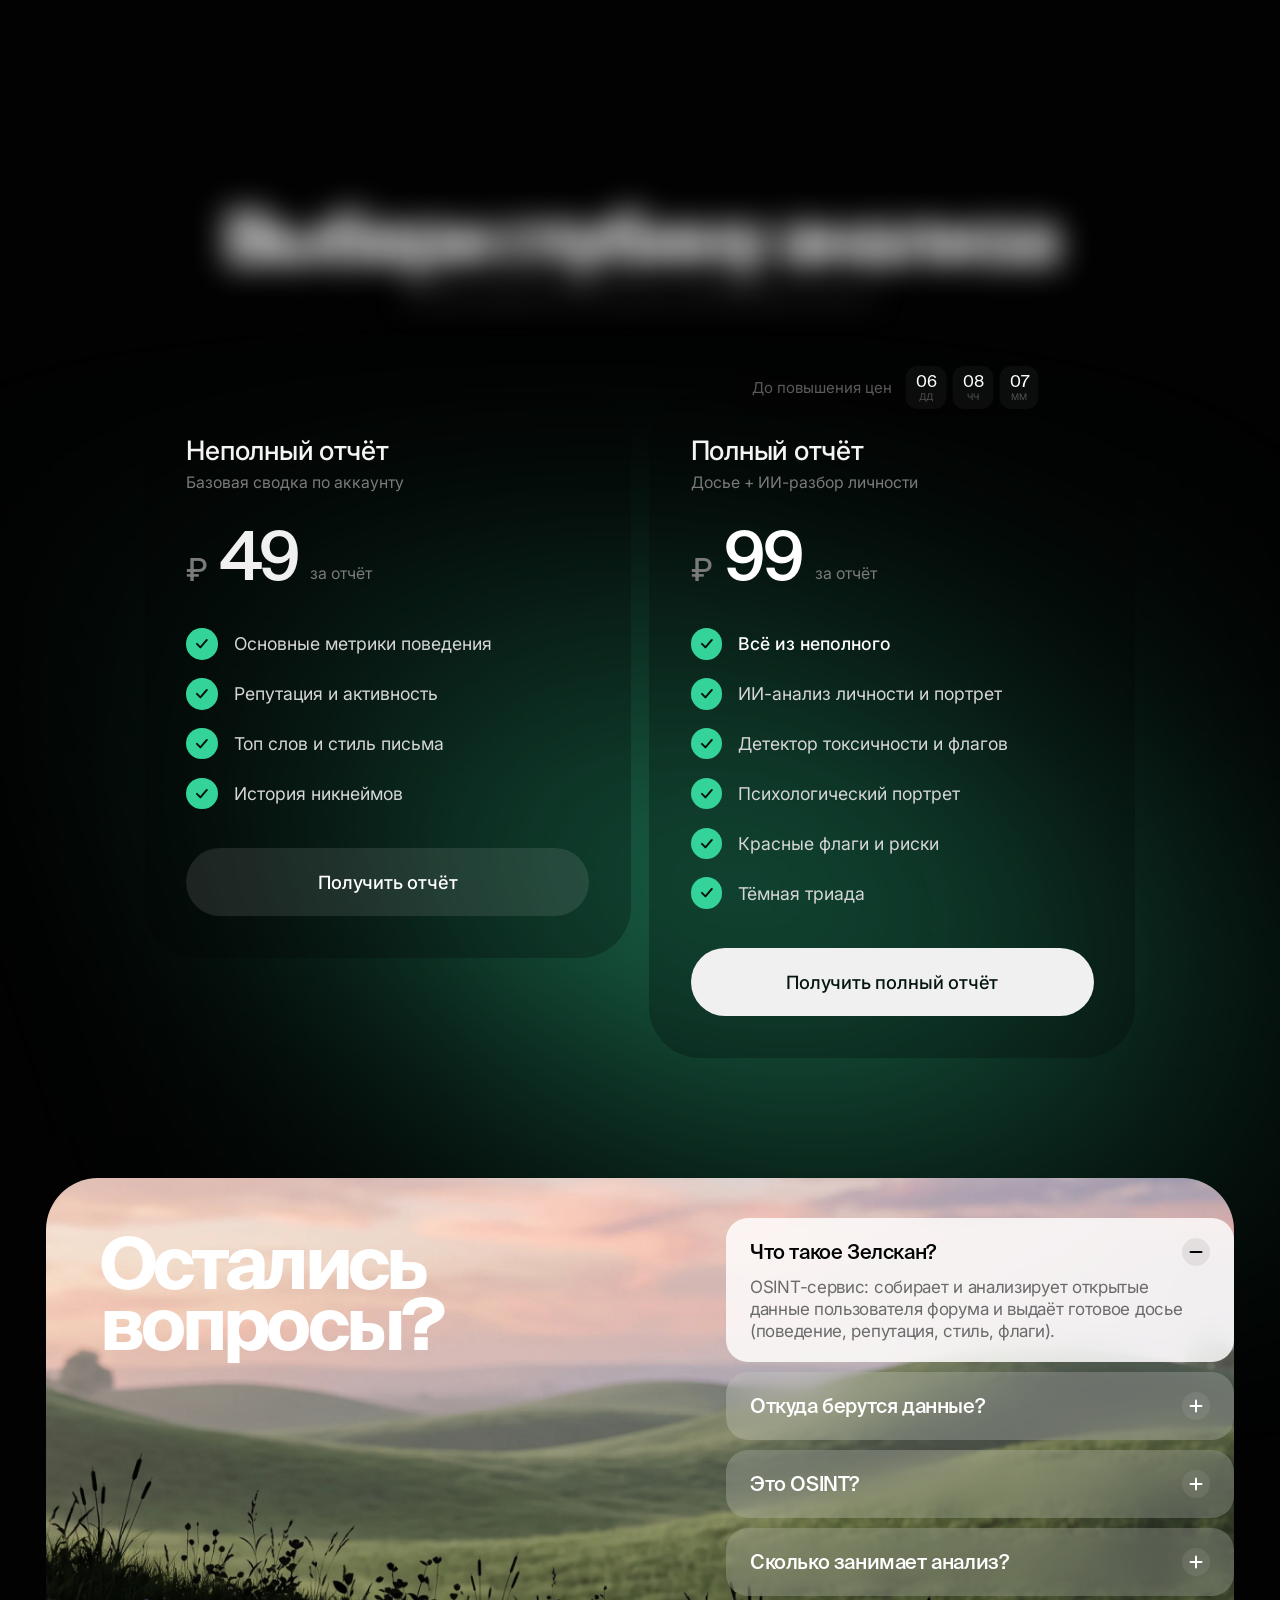
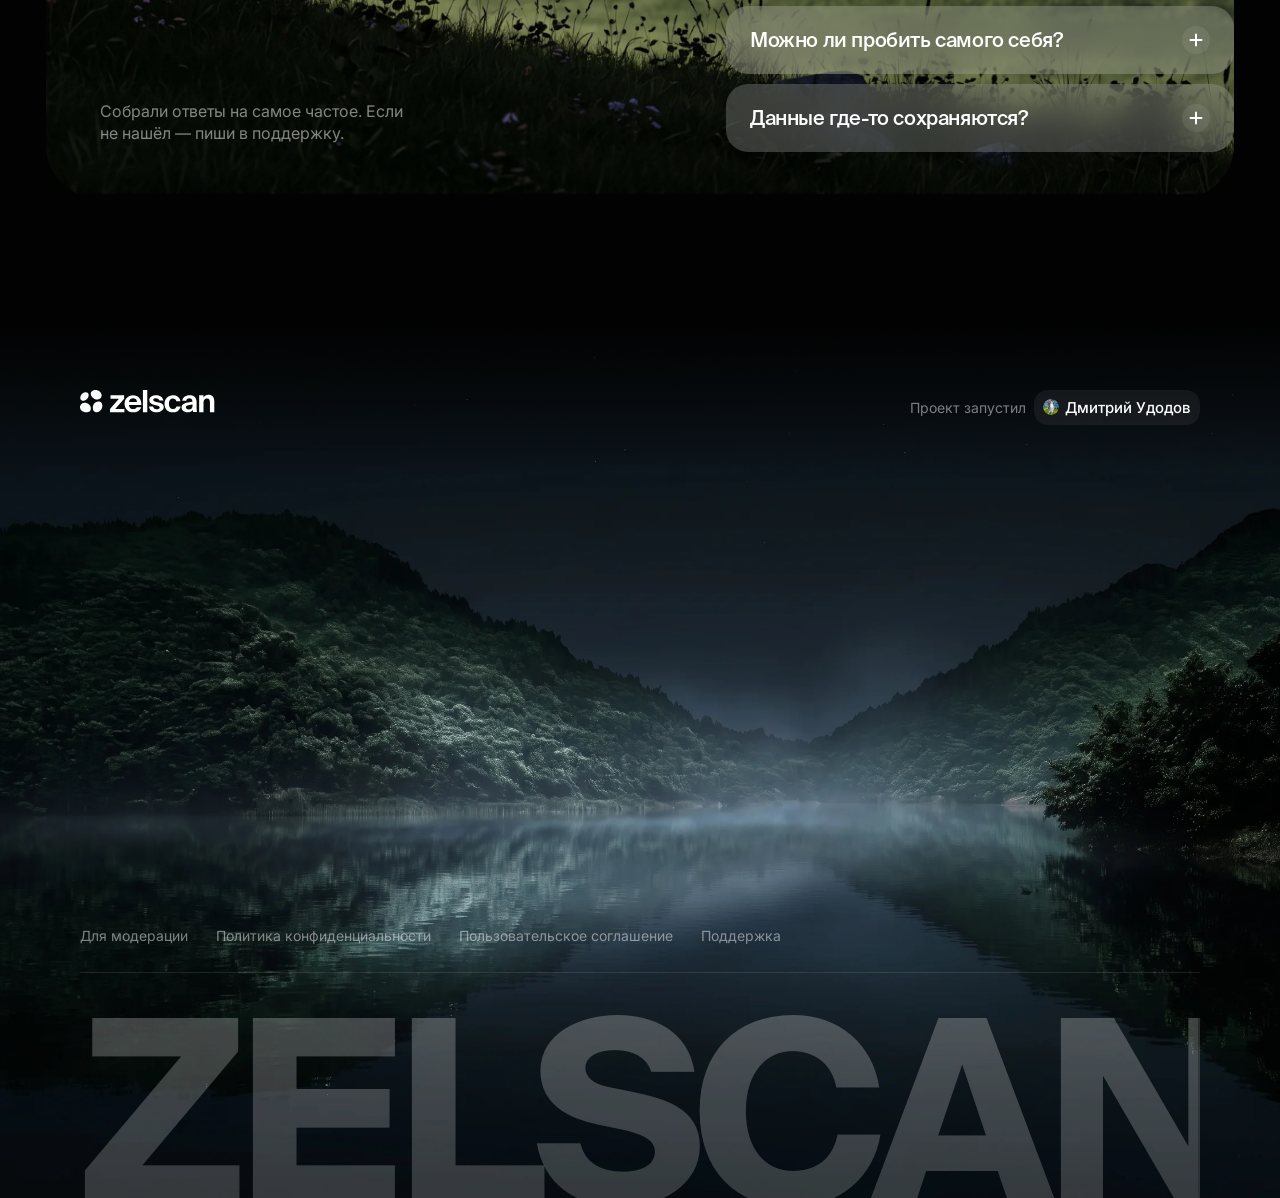
==== commit 9da3419b: "fix(mobile): +20px gap between header and hero heading" ====
--- a/index.html
+++ b/index.html
@@ -1183,7 +1183,7 @@
 <link href="css/block6.css?v=2" rel="stylesheet">
 <link href="css/block7.css?v=2" rel="stylesheet">
 <link href="css/footer.css?v=2" rel="stylesheet">
-<link href="css/responsive.css?v=31" rel="stylesheet">
+<link href="css/responsive.css?v=32" rel="stylesheet">
 <link href="css/brand-logo.css?v=1" rel="stylesheet">
 <link href="css/story-block.css?v=7" rel="stylesheet">
 </head>
--- a/css/responsive.css
+++ b/css/responsive.css
@@ -199,7 +199,8 @@
   .hdr .brand-logo--header{width:clamp(90px,23.5vw,121px);}
   .hdr-login{width:auto;height:34px;min-height:0;padding:0 13px;font-size:11px;}
   .hdr-login svg{width:14px!important;height:14px!important;}
-  .hero-body{height:100%;padding:0 16px 32px;width:100%;display:flex;align-items:center;}
+  /* FIX заголовок вплотную к хедеру: контент центрирован, поэтому 40px паддинга = +20px сдвиг вниз */
+  .hero-body{height:100%;padding:40px 16px 32px;width:100%;display:flex;align-items:center;}
   .hero-body-inner{width:100%;text-align:center;}
   .hero-h1{font-size:clamp(48px,13vw,64px);line-height:.88;letter-spacing:-.06em;text-align:center;}
   .hero-sub{width:100%;margin-top:18px;font-size:14px;line-height:1.35;text-align:center;}
@@ -363,7 +364,7 @@
   /* Tall mobile sections may never reach the desktop observer's 15% threshold. */
   [data-reveal]>:first-child{opacity:1!important;transform:none!important;}
   .hdr-login{padding:0 10px;}
-  .hero-body{padding:0 16px 32px;}
+  .hero-body{padding:40px 16px 32px;}
   .hero-h1{font-size:68px;line-height:.8;}
   .hero-sub{font-size:14.5px;}
 
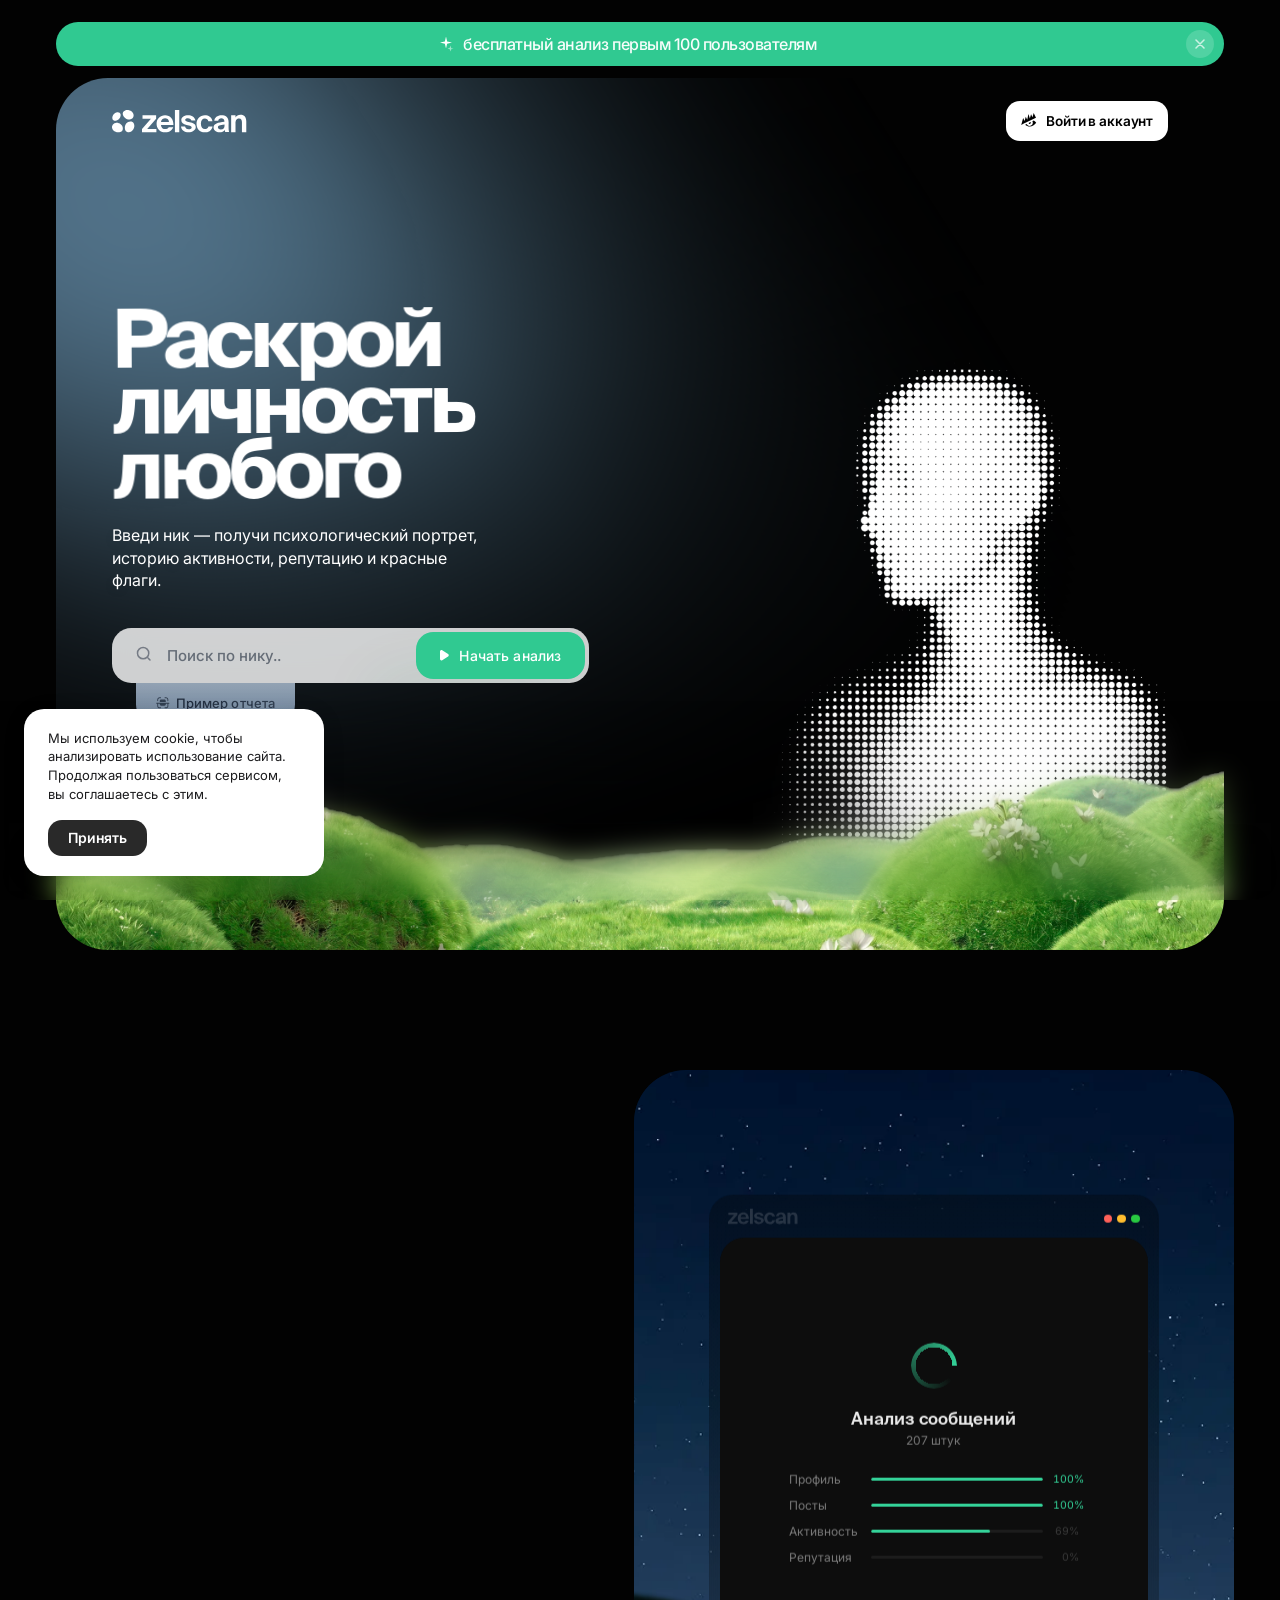
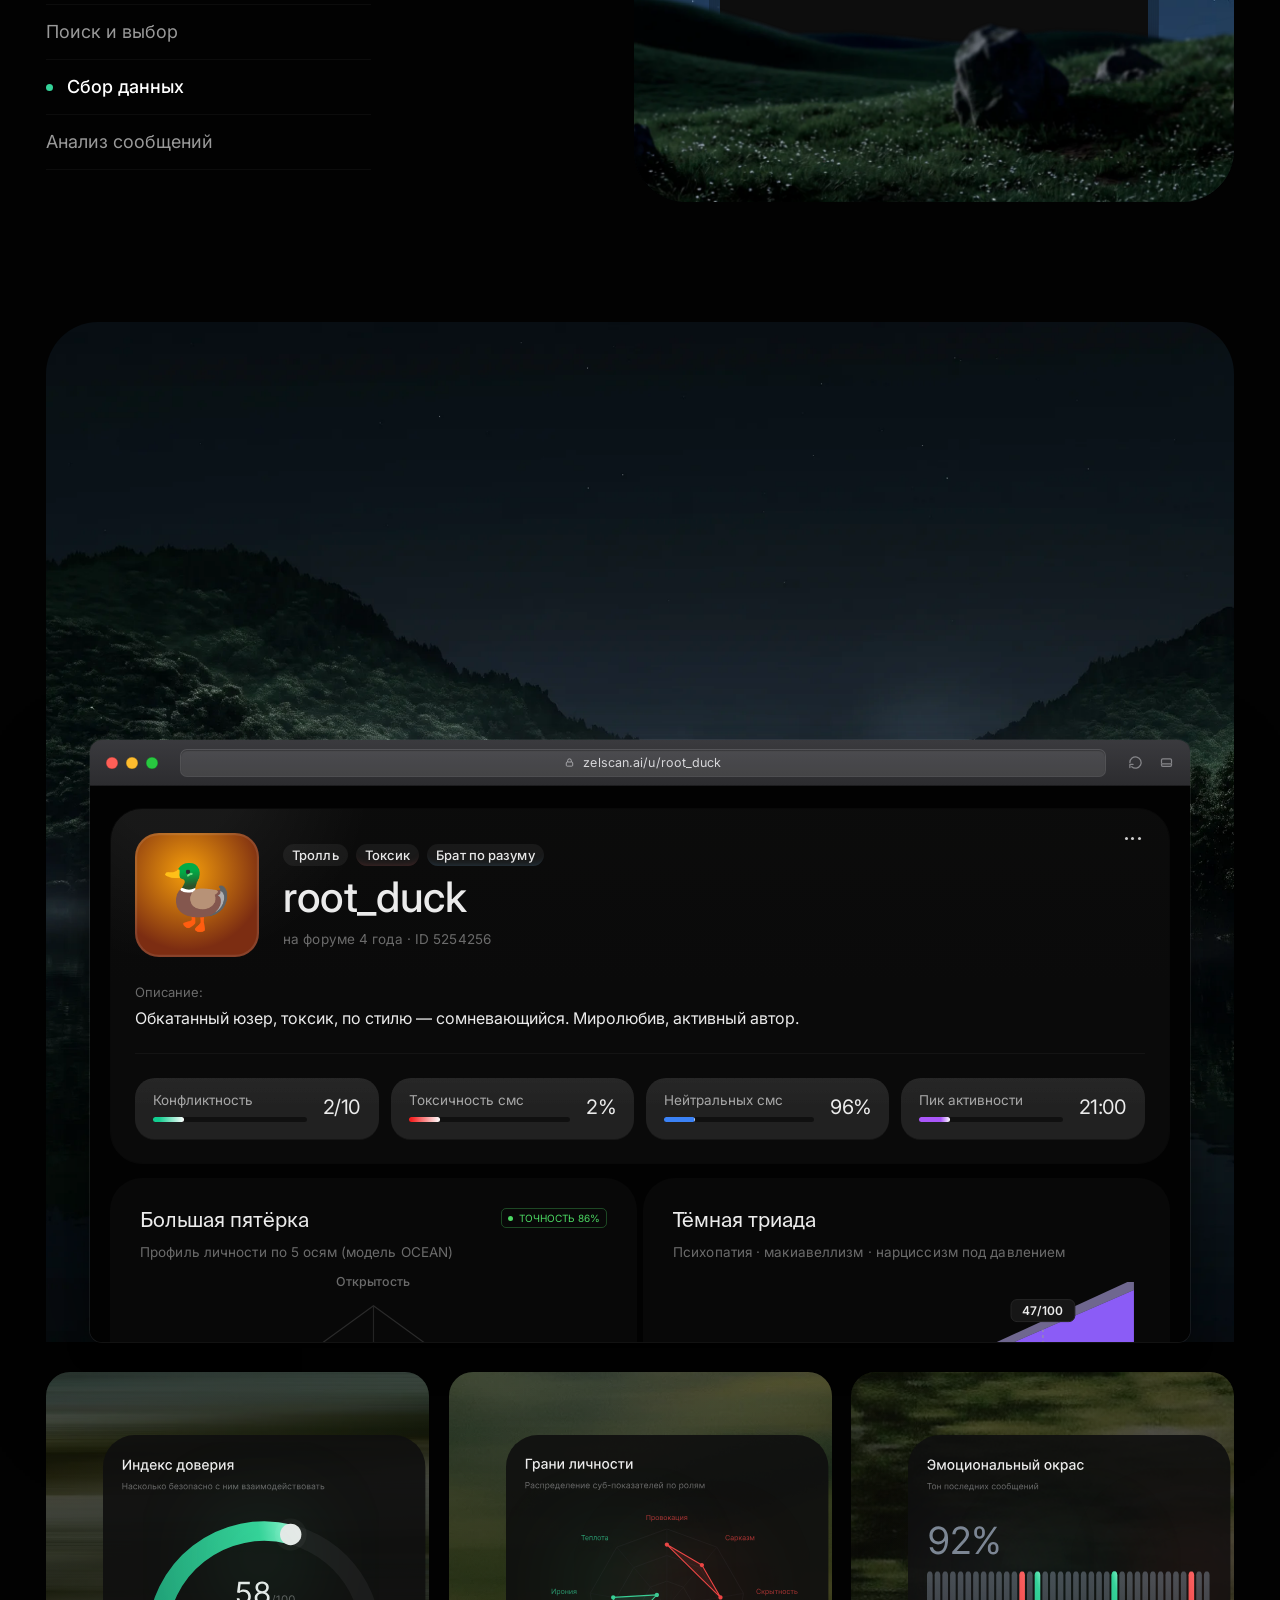
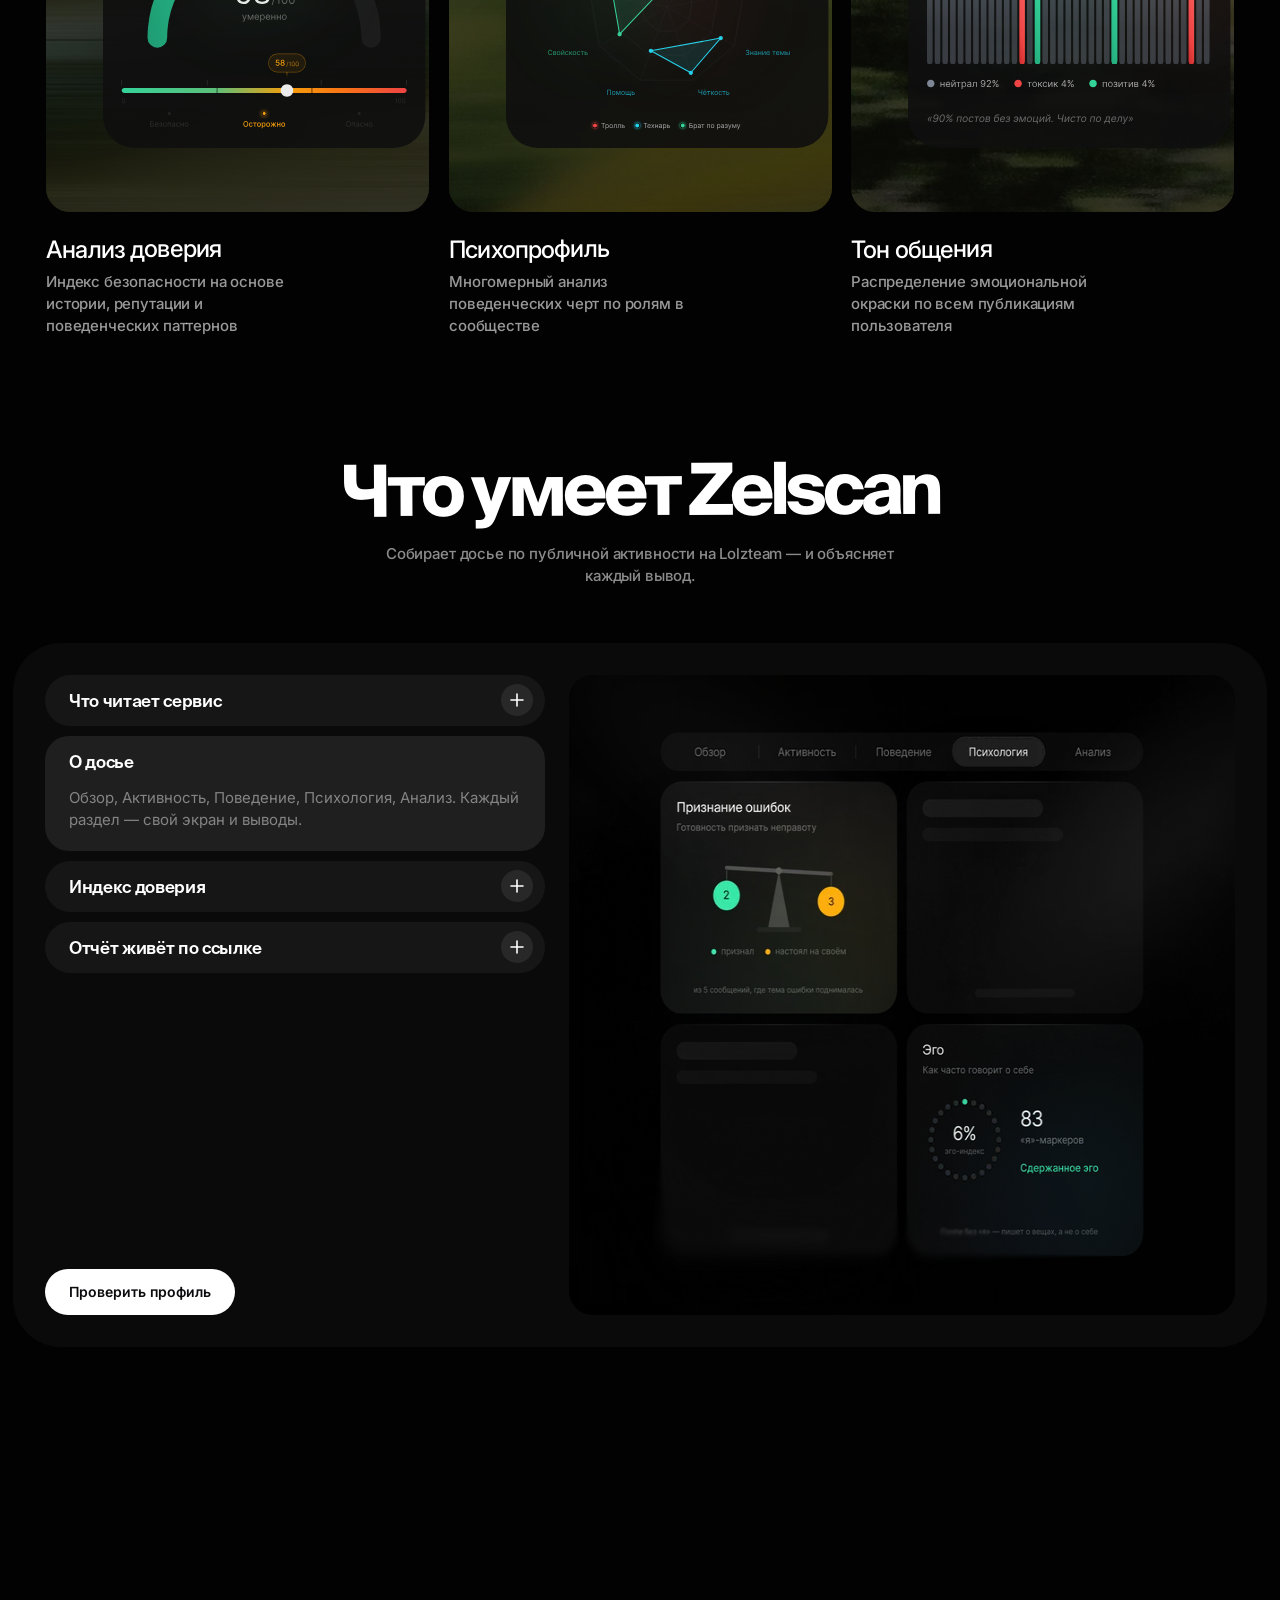
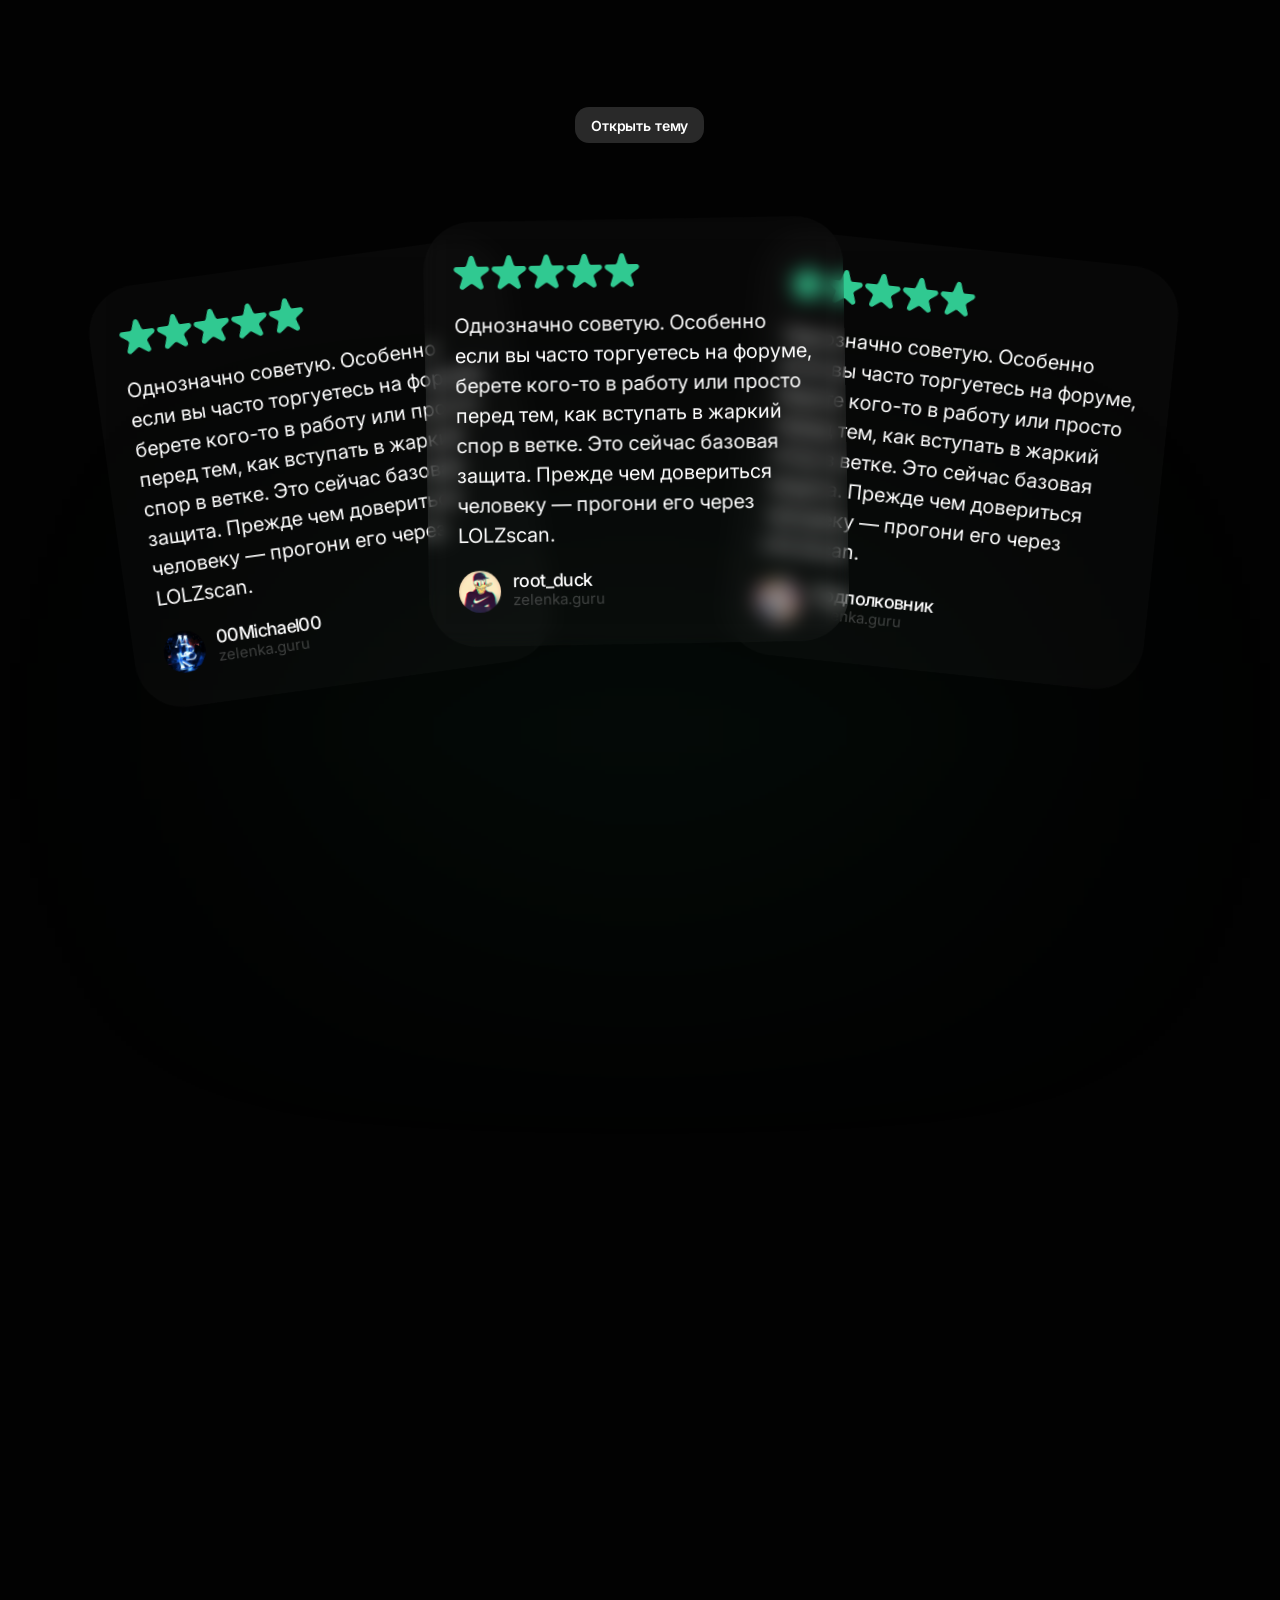
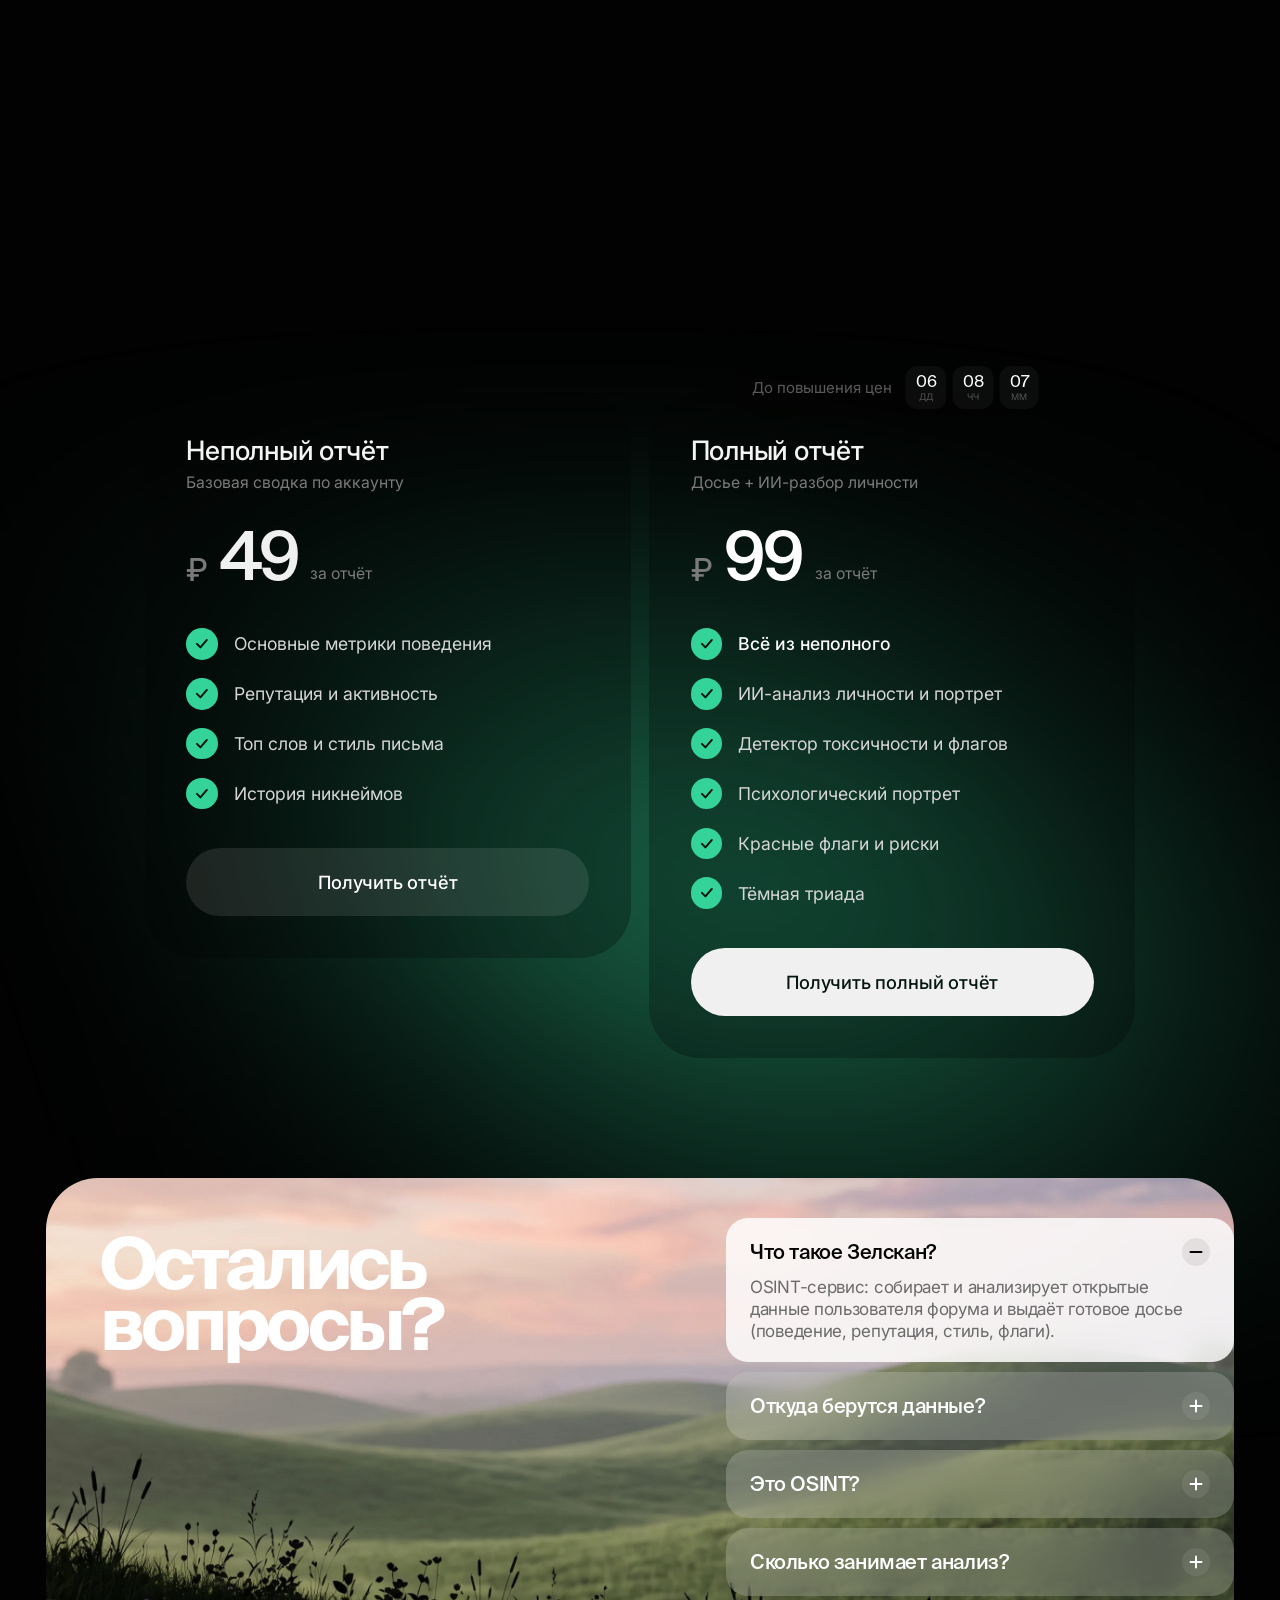
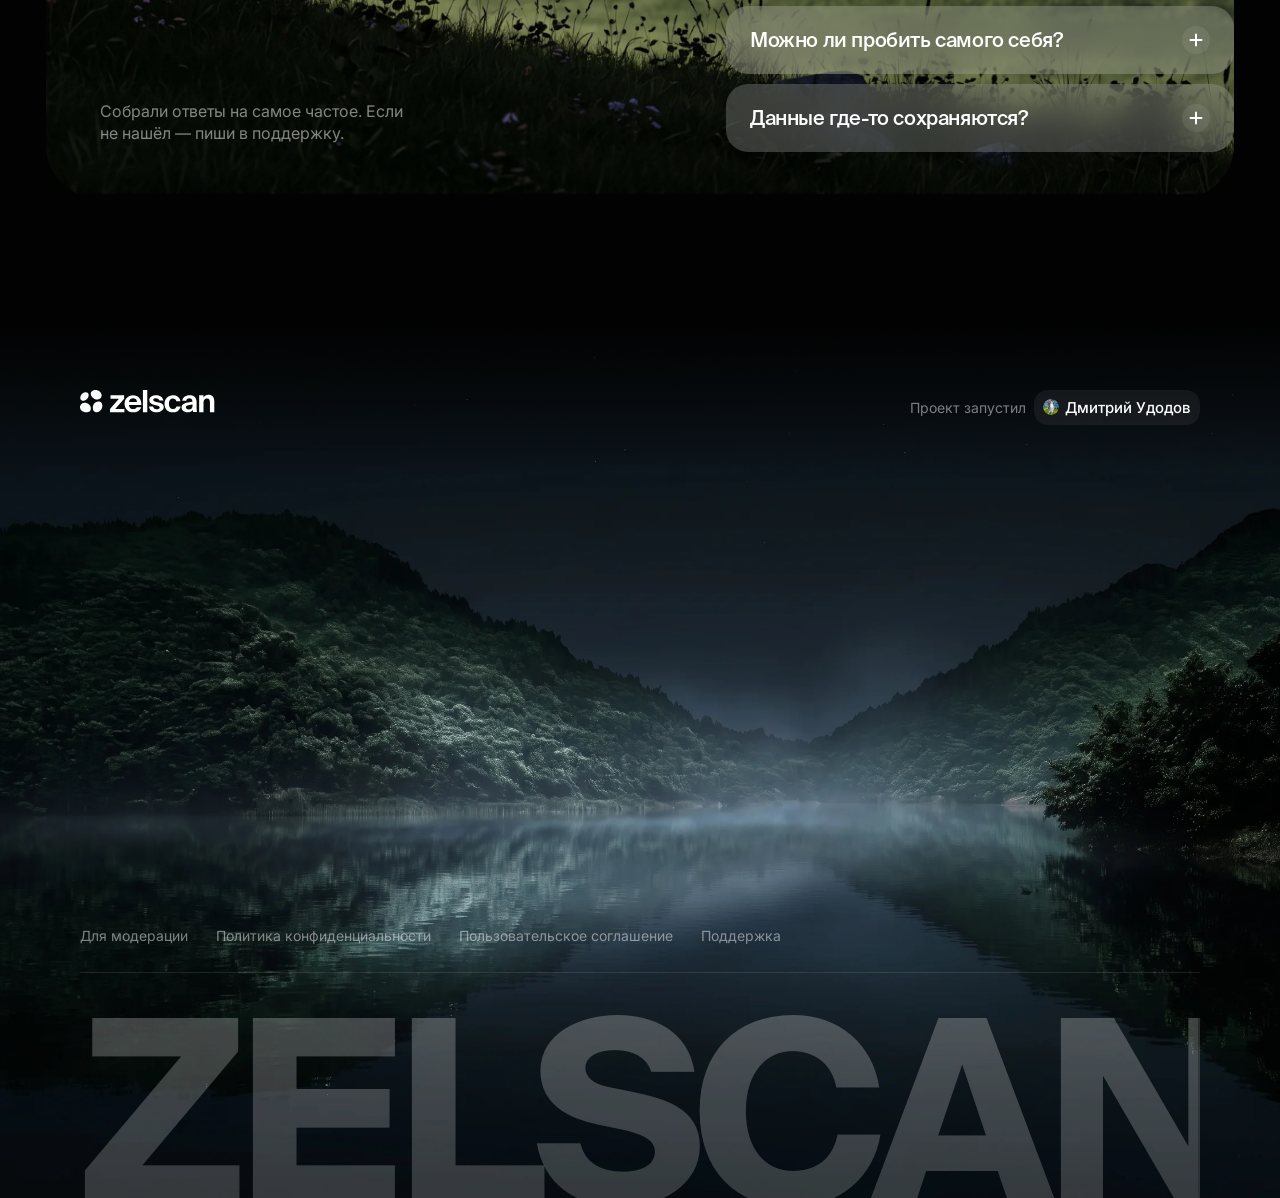
==== commit 1219a5d1: "fix: restore Cyrillic letters eaten by U+FFFD in b2 text and comment" ====
--- a/index.html
+++ b/index.html
@@ -1269,7 +1269,7 @@
       <div class="b2-top">
         <div class="b2-txt">
           <h2 class="b2-h2"><span class="b2-h2-ln">Один ник —</span><span class="b2-h2-ln">полное досье</span></h2>
-          <p class="b2-desc">Выбираешь пользователя, а Зелскан собирает профиль, разбирает каждое сообщение и выдаёт готовый портрет — репутация, поведение и красные флаг��.</p>
+          <p class="b2-desc">Выбираешь пользователя, а Зелскан собирает профиль, разбирает каждое сообщение и выдаёт готовый портрет — репутация, поведение и красные флаги.</p>
         </div>
         <button class="btn-try">Попробовать</button>
       </div>
@@ -1414,7 +1414,7 @@
       <p class="b3-sub">Глубокий анализ по сотням параметров: от стиля речи до психологического портрета</p>
     </div>
     <button class="btn-try">Посмотреть пример отчета</button>
-    <!-- экран отчёта в окн�� браузера (1:1) -->
+    <!-- экран отчёта в окне браузера (1:1) -->
     <div class="mac">
       <div class="mac-bar">
         <div class="mac-dots"><i class="r"></i><i class="y"></i><i class="g"></i></div>
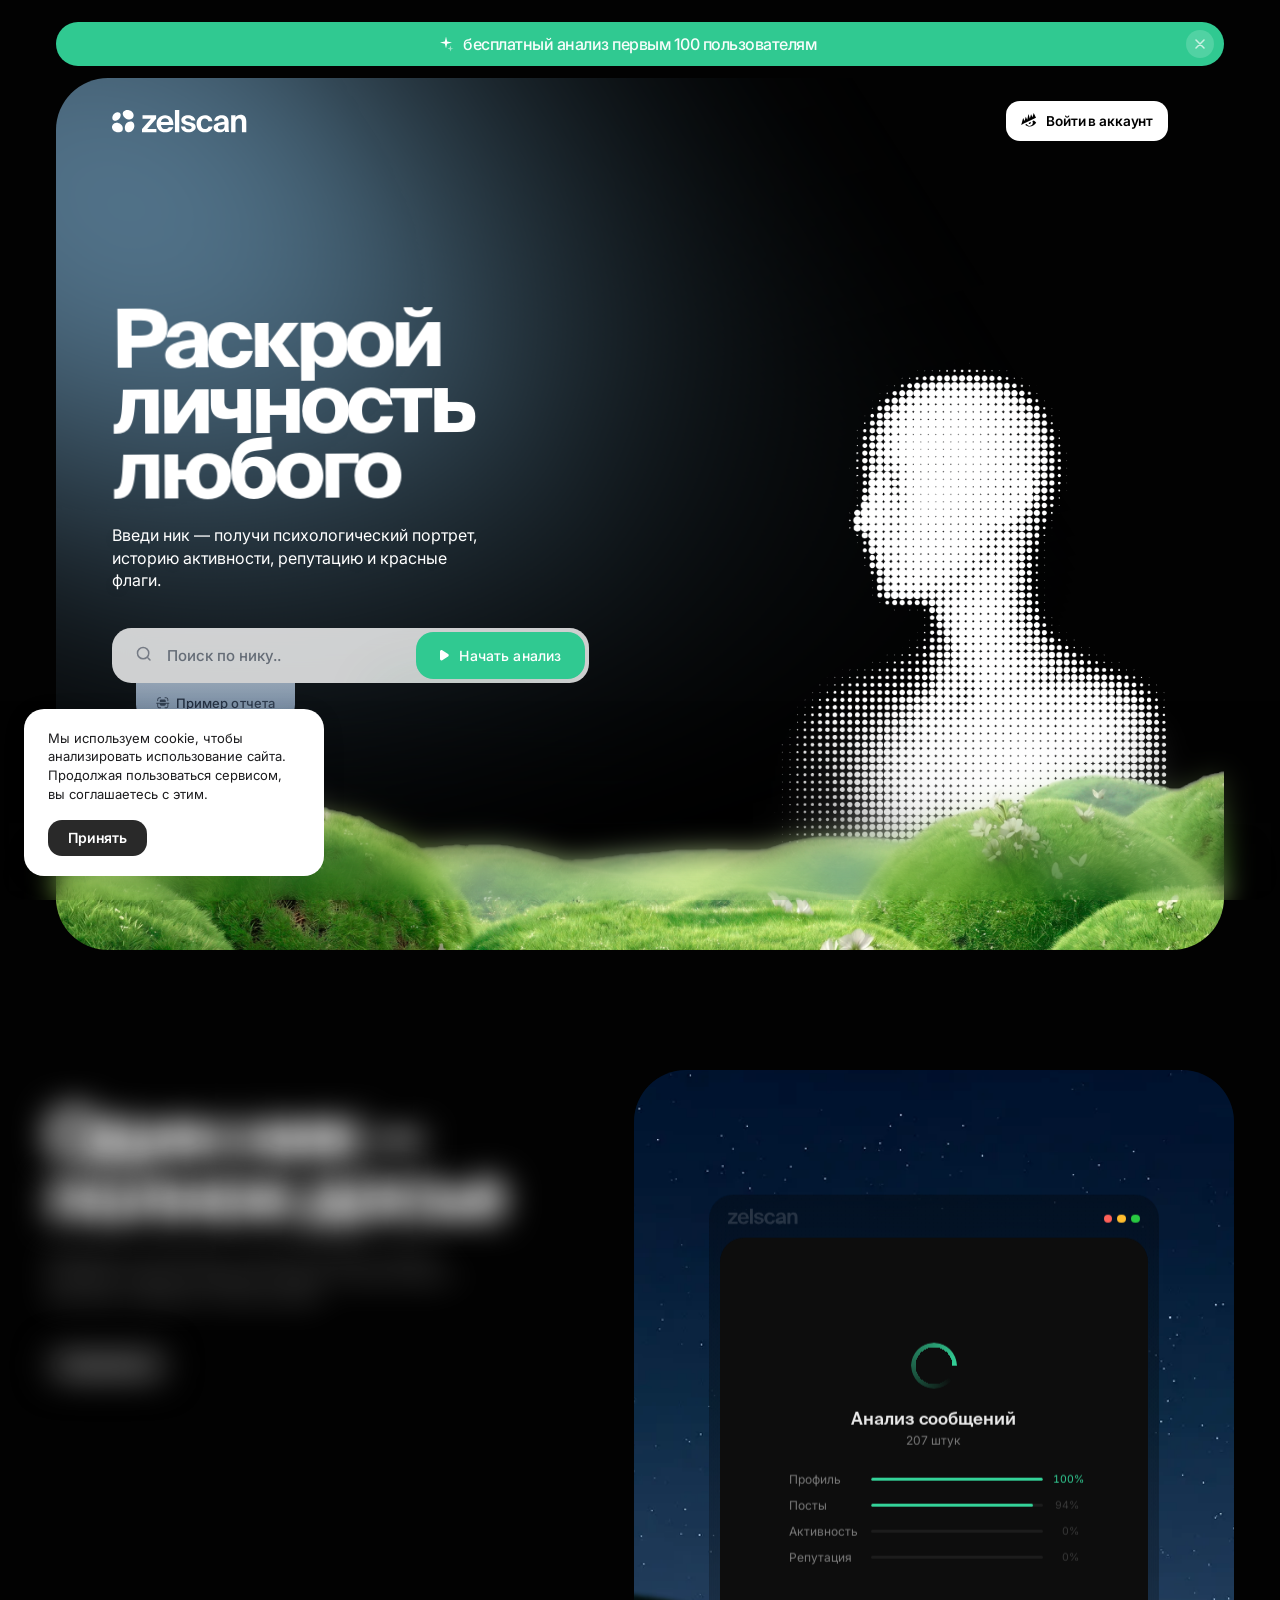
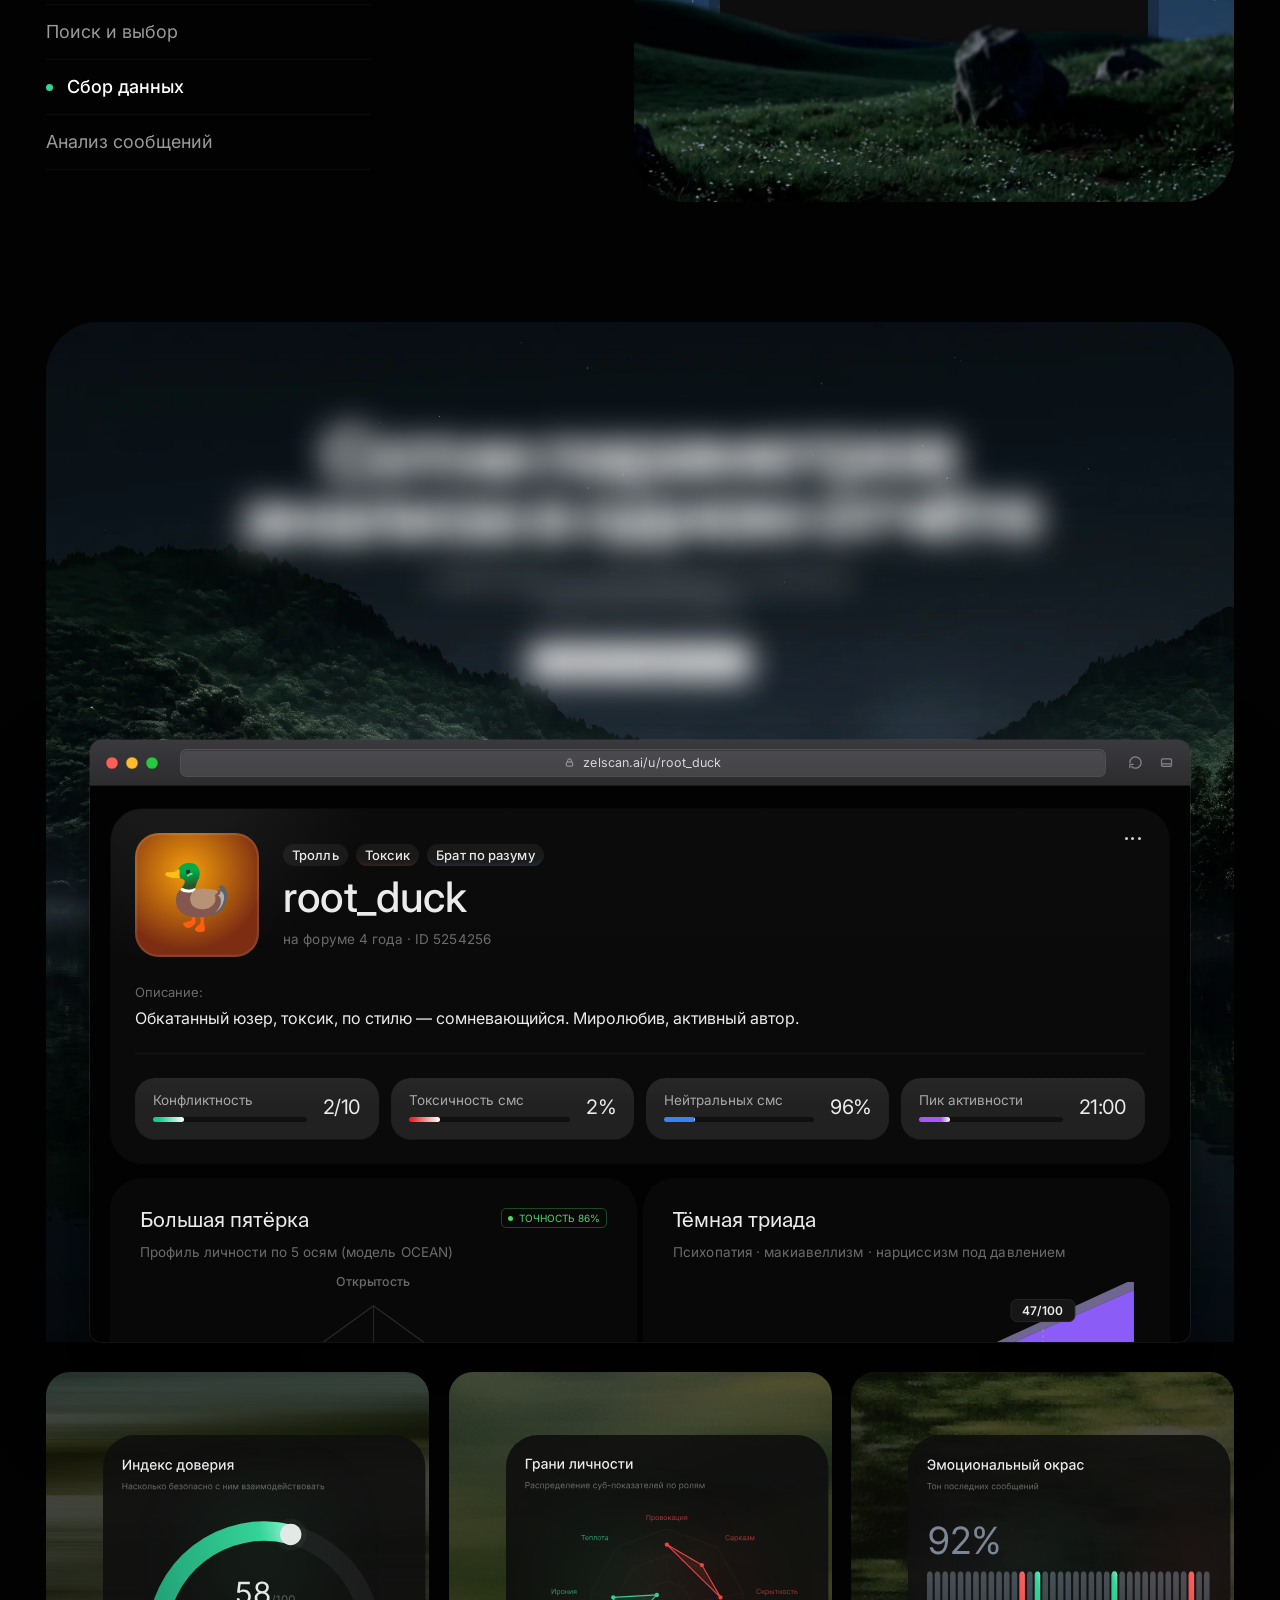
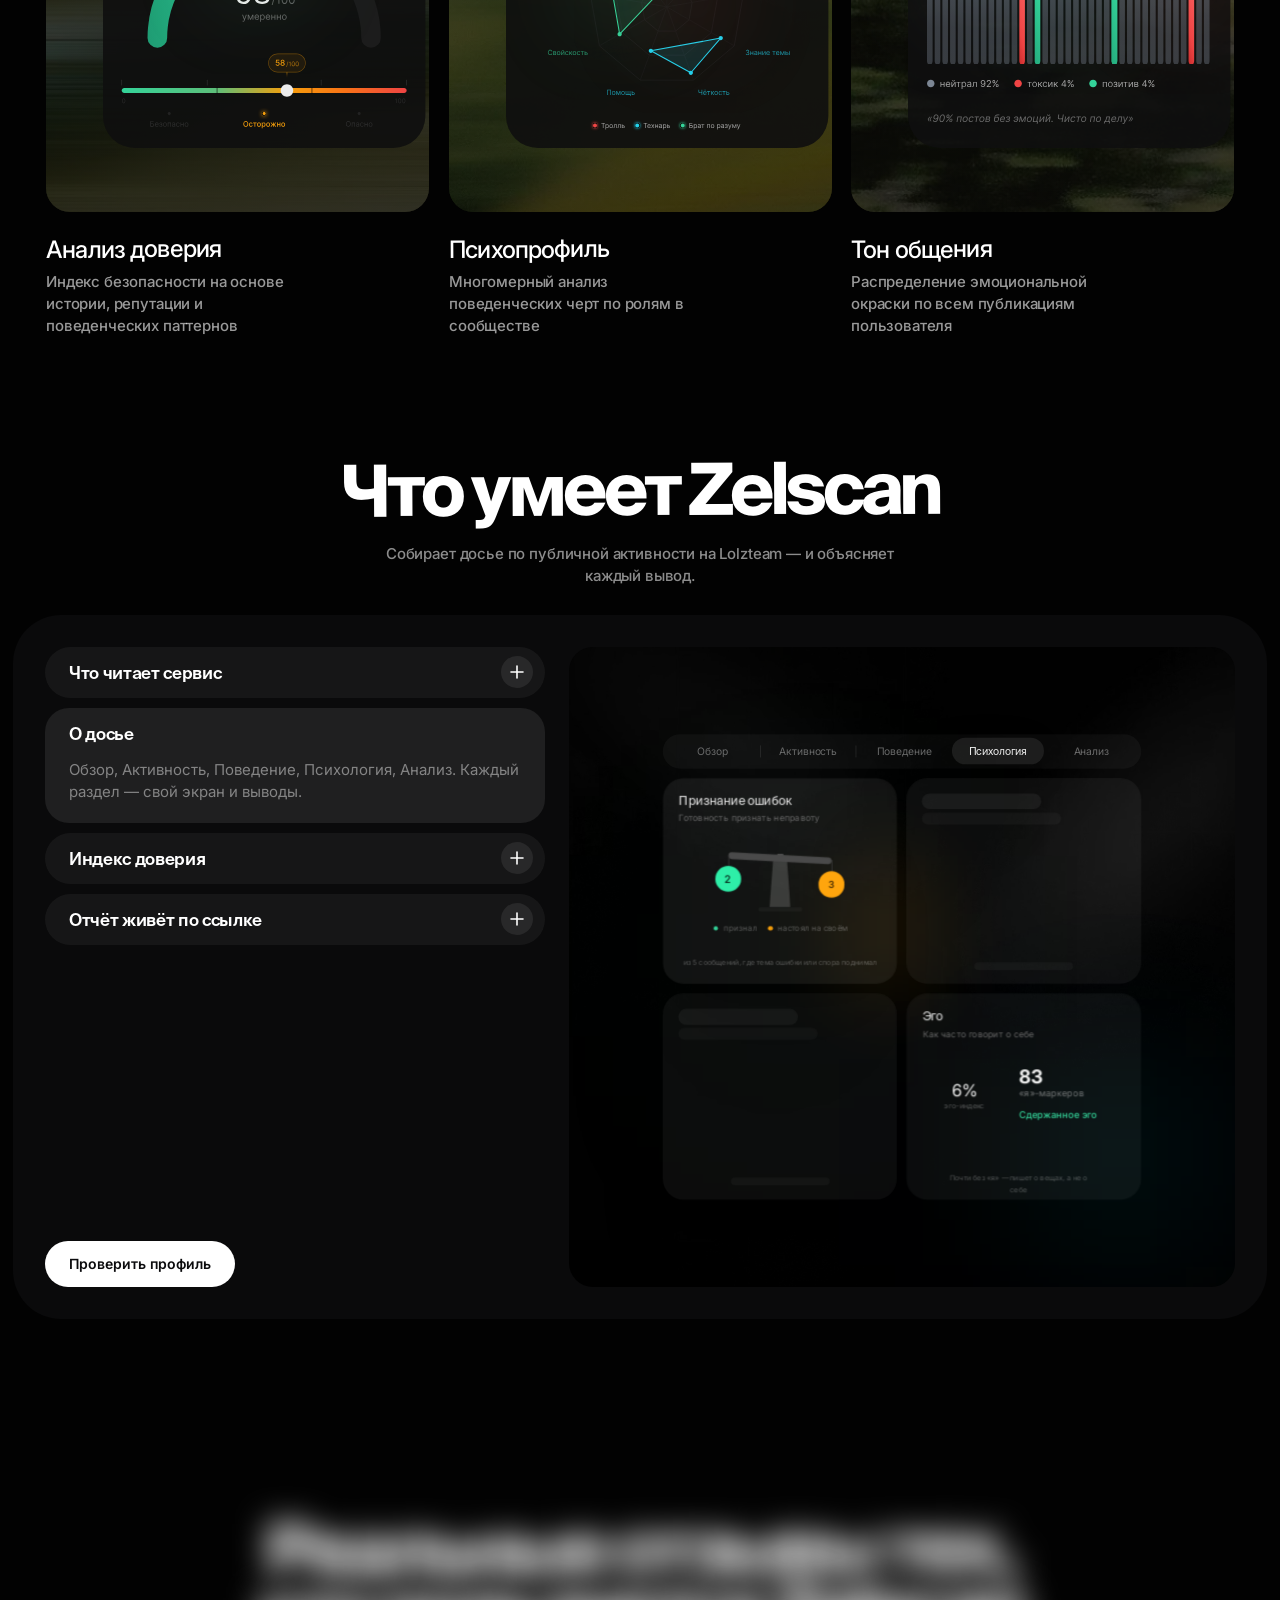
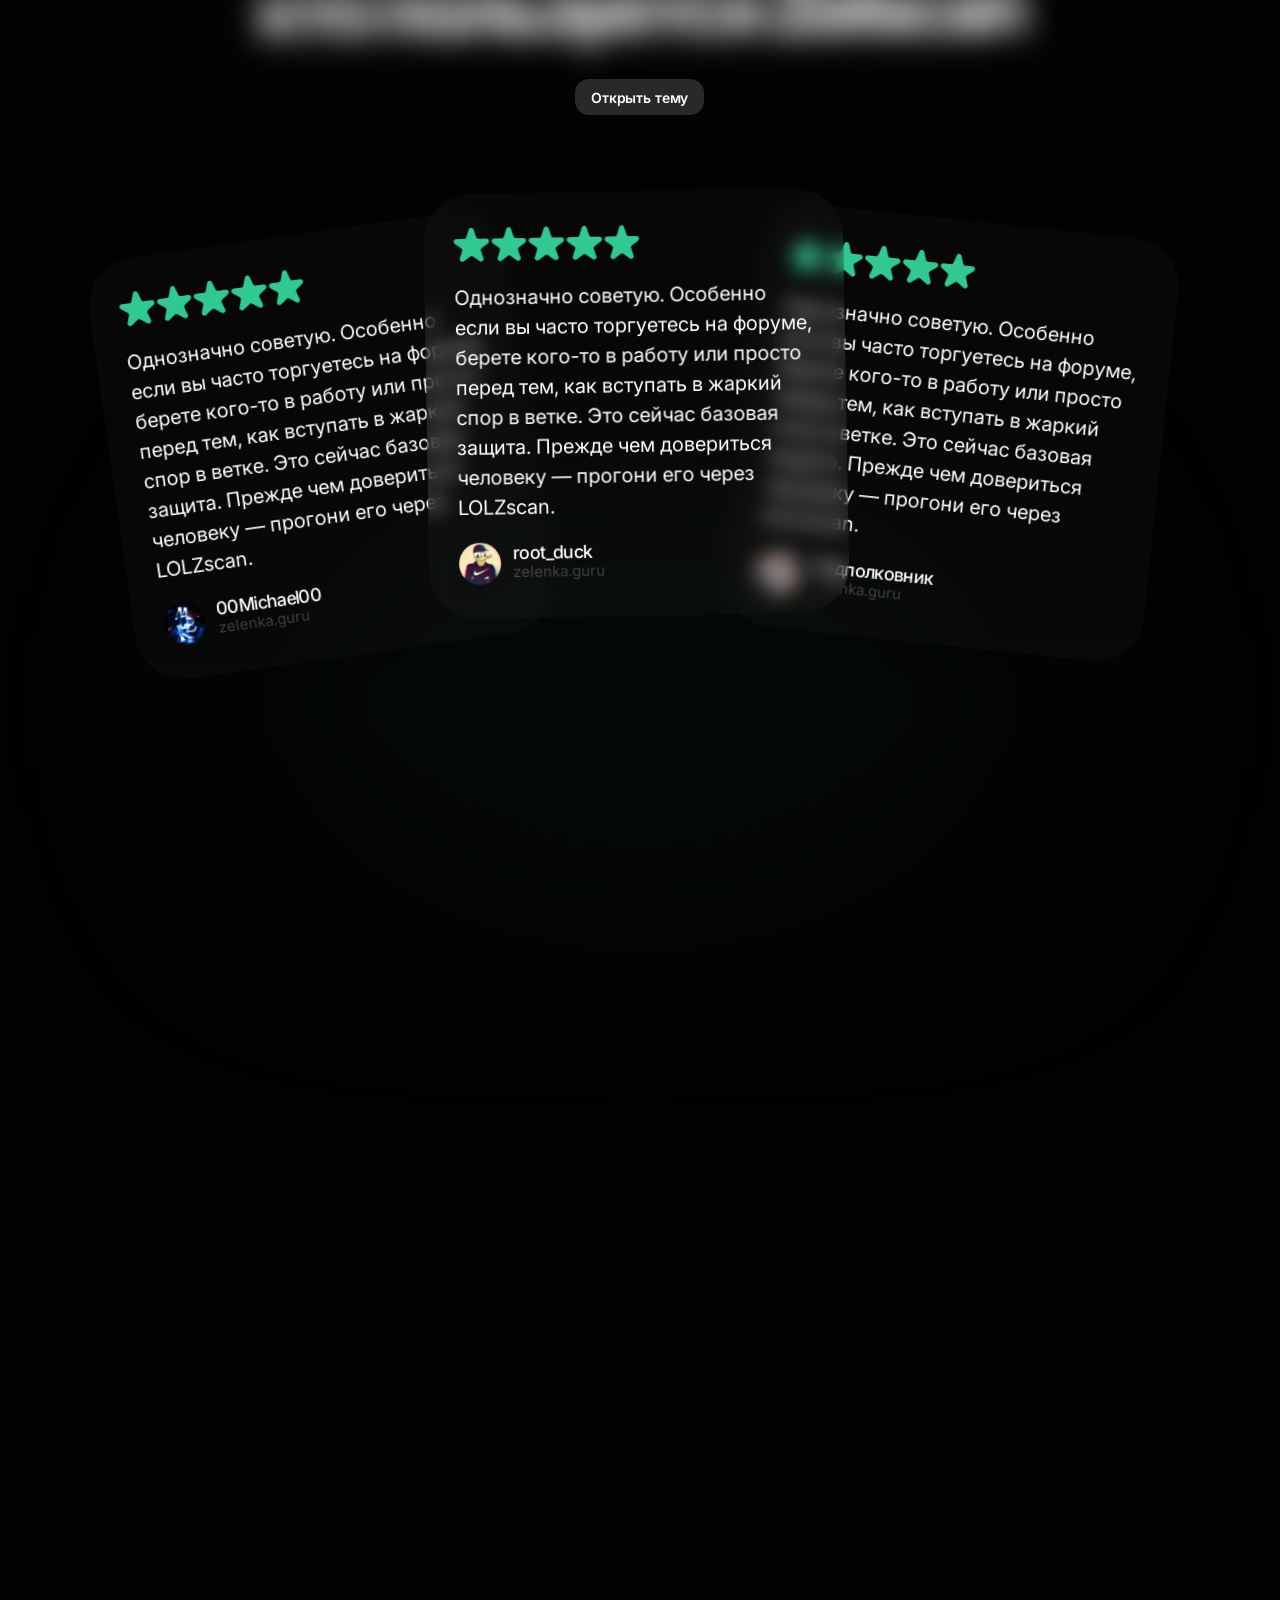
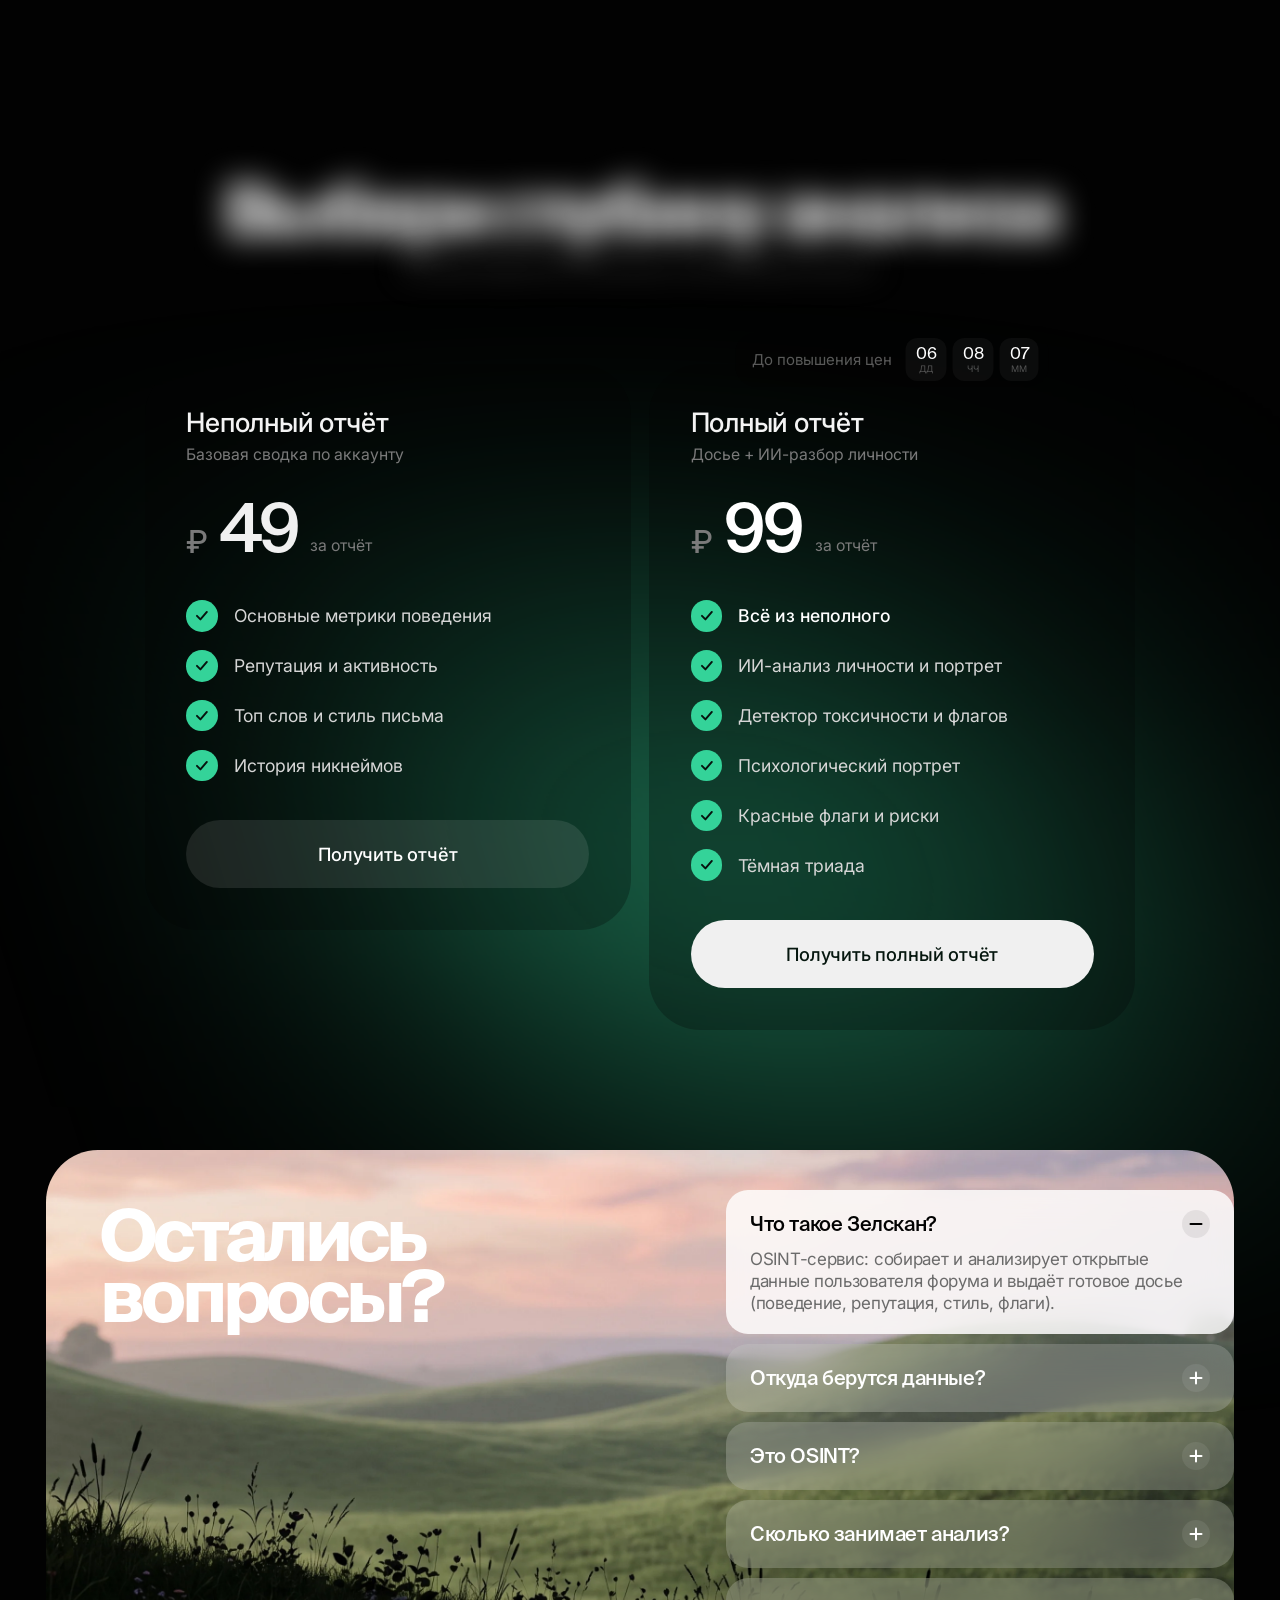
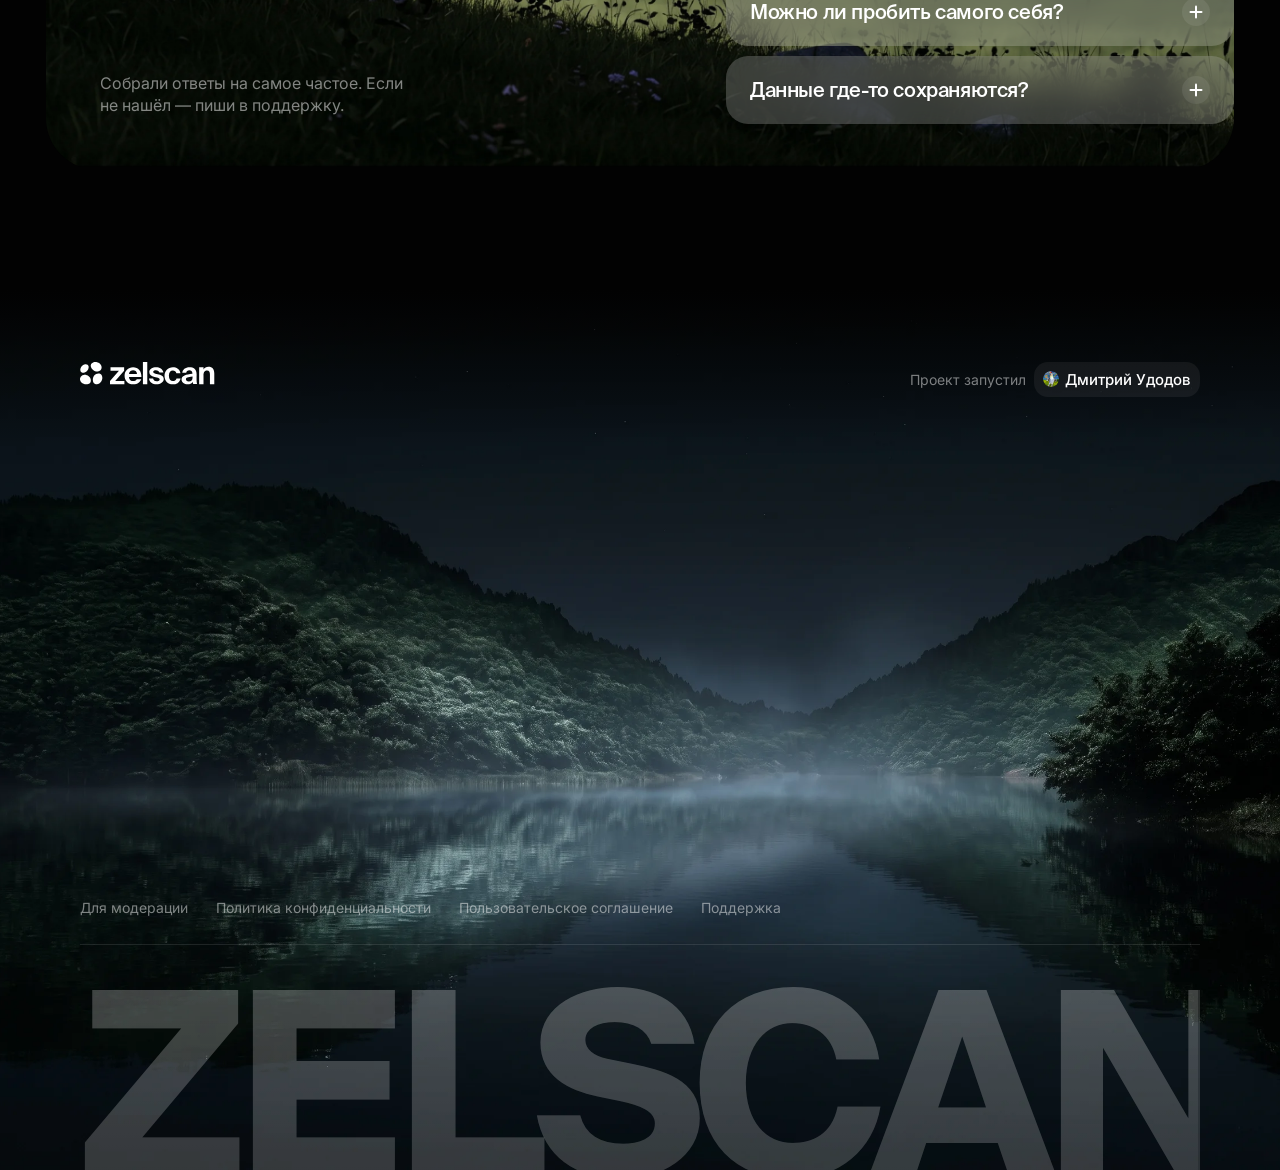
==== commit 85d816cd: "zw block: HTML-art illustrations with animations ported to landing (replaces PNG frames)" ====
--- a/index.html
+++ b/index.html
@@ -1186,6 +1186,7 @@
 <link href="css/responsive.css?v=32" rel="stylesheet">
 <link href="css/brand-logo.css?v=1" rel="stylesheet">
 <link href="css/story-block.css?v=7" rel="stylesheet">
+<link href="css/zw-art-2.css?v=1" rel="stylesheet">
 </head>
 <body>
 
@@ -1637,6 +1638,8 @@
     <p class="zw-sub">Собирает досье по публичной активности на Lolzteam — и объясняет каждый вывод.</p>
   </div>
 
+  <div class="zw-gap" aria-hidden="true"></div>
+
   <div class="zw-shell">
     <!-- левая колонка: аккордеон + CTA -->
     <div class="zw-left">
@@ -1676,10 +1679,251 @@
     <!-- правая колонка: чёрный кадр с bg.webp (засветы) + PNG-иллюстрации -->
     <div class="zw-right" aria-hidden="true">
       <img class="zw-shot-bg" src="images/bg.webp" alt="">
-      <figure class="zw-shot is-on"><img class="zw-shot-img" src="images/shema.webp" alt=""></figure>
-      <figure class="zw-shot"><img class="zw-shot-img" src="images/about.webp" alt=""></figure>
-      <figure class="zw-shot"><img class="zw-shot-img" src="images/index-doveria.webp" alt=""></figure>
-      <figure class="zw-shot"><img class="zw-shot-img" src="images/link.webp" alt=""></figure>
+    <figure class="zw-shot zw-shot--art" data-i="0">
+        <div class="zwart zwart--shema">
+          <!-- верхняя карточка: публичный профиль -->
+          <div class="zs-rowcard zs-prof">
+            <div class="zw-ico"><img src="svg/zelenka.svg" alt=""></div>
+            <div class="zc-txt">
+              <div class="zc-t su">Публичный профиль на lolz.team</div>
+              <div class="zc-s">Информация из открытых страниц форума</div>
+            </div>
+            <span class="zw-pill">Источник</span>
+          </div>
+          <!-- три мини-карточки -->
+          <div class="zs-rowcard zs-mini zs-c1">
+            <div class="zw-ico"><img src="svg/profile.svg" alt=""></div>
+            <div class="zc-txt">
+              <div class="zc-t su">Профиль</div>
+              <div class="zc-s">Ник, ID, дата регистрации</div>
+            </div>
+          </div>
+          <div class="zs-rowcard zs-mini zs-c2">
+            <div class="zw-ico"><img src="svg/Chat_alt_2_fill.svg" alt=""></div>
+            <div class="zc-txt">
+              <div class="zc-t su">Контент</div>
+              <div class="zc-s">Темы, посты, сообщения</div>
+            </div>
+          </div>
+          <div class="zs-rowcard zs-mini zs-c3">
+            <div class="zw-ico"><img src="svg/activnost.svg" alt=""></div>
+            <div class="zc-txt">
+              <div class="zc-t su">Активность</div>
+              <div class="zc-s">Частота, репутация, динамика</div>
+            </div>
+          </div>
+          <!-- широкие карточки -->
+          <div class="zs-rowcard zs-wide zs-metrics">
+            <div class="zw-ico"><img src="svg/metrics.svg" alt=""></div>
+            <div class="zc-txt">
+              <div class="zc-t su">Сотни метрик</div>
+              <div class="zc-s">Конфликтность, токсичность, пики, круг общения</div>
+            </div>
+            <span class="zw-pill">Анализ</span>
+          </div>
+          <div class="zs-rowcard zs-wide zs-ai">
+            <div class="zw-ico"><img src="svg/AI-smile.svg" alt=""></div>
+            <div class="zc-txt">
+              <div class="zc-t su">ИИ-портрет</div>
+              <div class="zc-s">Осторожные формулировки, без диагнозов</div>
+            </div>
+            <span class="zw-pill">AI</span>
+          </div>
+          <div class="zs-rowcard zs-wide zs-dosie">
+            <div class="zw-ico"><img src="svg/ready-dosie.svg" alt=""></div>
+            <div class="zc-txt">
+              <div class="zc-t su">Готовое досье</div>
+              <div class="zc-s">Каждый вывод — со ссылкой на сообщение</div>
+            </div>
+            <span class="zw-pill green">Результат</span>
+          </div>
+          <!-- пунктирные коннекторы -->
+          <div class="zs-dash zs-dash-stem"></div>
+          <div class="zs-dash zs-dash-fork"></div>
+          <div class="zs-dash zs-dash-v zs-dash-v1"></div>
+          <div class="zs-dash zs-dash-v zs-dash-v2"></div>
+          <div class="zs-dash zs-dash-v zs-dash-v3"></div>
+        </div>
+      </figure>
+    <figure class="zw-shot zw-shot--art" data-i="1">
+        <div class="zwart zwart--about">
+          <div class="ab-nav">
+            <div class="ab-lnk">Обзор</div><div class="ab-sep"></div>
+            <div class="ab-lnk">Активность</div><div class="ab-sep"></div>
+            <div class="ab-lnk">Поведение</div>
+            <div class="ab-lnk on su">Психология</div>
+            <div class="ab-lnk">Анализ</div>
+          </div>
+
+          <!-- пустые карточки-скелетоны -->
+          <div class="ab-card ab-empty ab-empty1">
+            <div class="sk-bar sk-a"></div><div class="sk-bar sk-b"></div><div class="sk-bar sk-c"></div>
+          </div>
+          <div class="ab-card ab-empty ab-empty2">
+            <div class="sk-bar sk-a"></div><div class="sk-bar sk-b"></div><div class="sk-bar sk-c"></div>
+          </div>
+
+          <!-- признание ошибок (весы) -->
+          <div class="ab-card ab-mist">
+            <div class="ab-glow ab-glow-amber"></div>
+            <div class="ab-glow ab-glow-green"></div>
+            <div class="ab-h">
+              <div class="ab-t su">Признание ошибок</div>
+              <div class="ab-s">Готовность признать неправоту</div>
+            </div>
+            <div class="ab-scales">
+              <div class="ab-ic">
+                <div class="sc-base"></div>
+                <div class="sc-pole"></div>
+                <div class="sc-pivot"></div>
+                <div class="sc-beam"></div>
+                <div class="sc-str sc-str-l"></div>
+                <div class="sc-str sc-str-r"></div>
+                <div class="sc-pan sc-pan-l">2</div>
+                <div class="sc-pan sc-pan-r">3</div>
+              </div>
+              <div class="sc-leg">
+                <span><i style="background:#34D399"></i>признал</span>
+                <span><i style="background:#F59E0B"></i>настоял на своём</span>
+              </div>
+              <div class="sc-cap">из 5 сообщений, где тема ошибки или спора поднимал</div>
+            </div>
+          </div>
+
+          <!-- эго -->
+          <div class="ab-card ab-ego">
+            <div class="ab-glow ab-glow-cyan"></div>
+            <div class="ab-glow ab-glow-blue"></div>
+            <div class="ab-h" style="width:139.16px">
+              <div class="ab-t su">Эго</div>
+              <div class="ab-s">Как часто говорит о себе</div>
+            </div>
+            <div class="ab-ego-r">
+              <div class="ab-ring" id="zwRing">
+                <div class="ab-ring-c">
+                  <div class="ab-ring-v" data-count="6" data-suffix="%">6%</div>
+                  <div class="ab-ring-l">эго-индекс</div>
+                </div>
+              </div>
+              <div class="ab-ego-col">
+                <b class="ab-ego-n" data-count="83">83</b>
+                <span class="ab-ego-u">«я»-маркеров</span>
+                <span class="ab-ego-verdict">Сдержанное эго</span>
+              </div>
+            </div>
+            <div class="ab-ego-note">Почти без «я» — пишет о вещах, а не о себе</div>
+          </div>
+        </div>
+      </figure>
+    <figure class="zw-shot zw-shot--art" data-i="2">
+        <div class="zwart zwart--index">
+          <!-- карточка Udodov — позиции 1:1 из Figma/udodov-card.svg -->
+          <div class="ix-card">
+            <div class="ix-cardglow"></div>
+            <div class="ix-av-ring"></div>
+            <div class="ix-av"></div>
+            <div class="ix-nick"><span>Udodov</span><img class="ix-nick-ic" src="images/zelenka.svg?v=1" alt=""></div>
+            <div class="ix-tag1">Шарит</div>
+            <div class="ix-tag2">Душа</div>
+            <div class="ix-plan"><svg viewBox="0 0 24 24" fill="none"><path d="M12 2l1.8 6.2L20 10l-6.2 1.8L12 18l-1.8-6.2L4 10l6.2-1.8L12 2z" fill="#E7E9EA"/></svg><span>Полный AI</span></div>
+            <div class="ix-rep"><svg viewBox="0 0 24 24" fill="none"><path d="M14.8 3.6l5.6 5.6-2.2 2.2-5.6-5.6 2.2-2.2z" fill="#12CE90"/><path d="M12.6 8.4l3 3-8.2 8.2c-.8.8-2.2.8-3 0-.8-.8-.8-2.2 0-3l8.2-8.2z" fill="#12CE90"/></svg><b><span data-count="25">25</span>/100</b></div>
+            <div class="ix-more"><svg viewBox="0 0 8 8" fill="none"><path d="M1.5 1l3 3-3 3" stroke="#737378" stroke-width="1.2" stroke-linecap="round"/></svg></div>
+            <div class="ix-body">
+              <div class="ix-stats">
+                <div class="st"><b data-count="298" data-space="1">298</b><span>Темы</span></div>
+                <div class="vsep"></div>
+                <div class="st"><b data-count="50007" data-space="1">50 007</b><span>Сообщений</span></div>
+                <div class="vsep"></div>
+                <div class="st"><b data-count="78">78</b><span>Стена</span></div>
+              </div>
+              <div class="ix-metrics">
+                <div class="mx g"><b data-count="56" data-suffix="%">56%</b><div class="bar"><i data-w="57"></i></div><span>Уверенность</span></div>
+                <div class="vsep"></div>
+                <div class="mx a"><b data-count="2" data-suffix="%">2%</b><div class="bar"><i data-w="7"></i></div><span>Эго</span></div>
+                <div class="vsep"></div>
+                <div class="mx r"><b data-count="39" data-suffix="%">39%</b><div class="bar"><i data-w="51"></i></div><span>Конфликт</span></div>
+              </div>
+            </div>
+          </div>
+
+          <!-- карточка индекса -->
+          <div class="ix-gauge">
+            <div class="ix-t su">Индекс доверия</div>
+            <div class="ix-s">Насколько безопасно с ним взаимодействовать</div>
+            <svg class="ix-svg" viewBox="0 0 380.6 190.3" fill="none">
+              <defs>
+                <linearGradient id="ixGrad" x1="60.6" y1="165.4" x2="320" y2="165.4" gradientUnits="userSpaceOnUse">
+                  <stop offset="0" stop-color="#34D399"/><stop offset="1" stop-color="#34D399"/>
+                </linearGradient>
+              </defs>
+              <path d="M60.6 165.4 A129.7 129.7 0 0 1 320 165.4" stroke="rgba(0,0,0,0.35)" stroke-width="26.17" stroke-linecap="round"/>
+              <path class="ix-arc-glow" d="M60.6 165.4 A129.7 129.7 0 0 1 225.66 40.63" stroke="#34D399" stroke-width="26.17" stroke-linecap="round" opacity=".09" filter="blur(13px)"/>
+              <path class="ix-arc-prog" d="M60.6 165.4 A129.7 129.7 0 0 1 225.66 40.63" stroke="url(#ixGrad)" stroke-width="26.17" stroke-linecap="round"/>
+            </svg>
+            <div class="ix-val">
+              <i class="ix-needle"></i>
+              <div class="ix-num"><span class="n" data-count="58">58</span><small>/100</small></div>
+              <div class="ix-word">умеренно</div>
+            </div>
+            <div class="ix-scale">
+              <div class="ix-flag">
+                <div class="ix-flag-b"><b>58</b><span>/100</span></div>
+                <div class="ix-flag-tail"></div>
+              </div>
+              <div class="ix-bar"></div>
+              <div class="ix-tick" style="left:-0.38px"></div>
+              <div class="ix-tick" style="left:103.45px"></div>
+              <div class="ix-tick" style="left:241.87px"></div>
+              <div class="ix-tick" style="left:345.71px"></div>
+              <div class="ix-mark" style="left:115.24px"></div>
+              <div class="ix-mark" style="left:230.49px"></div>
+              <div class="ix-knob"></div>
+              <div class="ix-ends"><span>0</span><span>100</span></div>
+              <div class="ix-leg">
+                <div><i></i><span>Безопасно</span></div>
+                <div class="on"><i></i><span>Осторожно</span></div>
+                <div><i></i><span>Опасно</span></div>
+              </div>
+            </div>
+          </div>
+        </div>
+      </figure>
+    <figure class="zw-shot zw-shot--art" data-i="3">
+        <div class="zwart zwart--link">
+          <div class="lk-url">
+            <svg viewBox="0 0 9 11" fill="none"><rect x="0.5" y="4.5" width="8" height="6" rx="1.4" fill="#FFF"/><path d="M2 5V3.4A2.5 2.5 0 0 1 7 3.4V5" stroke="#FFF" stroke-width="1.4"/></svg>
+            <span>app.zelscan.xyz</span>
+          </div>
+          <div class="lk-modal">
+            <div class="lk-head">
+              <h4>Поделиться и доступ</h4>
+              <div class="lk-close"><svg viewBox="0 0 14 14" fill="none"><path d="M2.4 2.4l9.2 9.2M11.6 2.4l-9.2 9.2" stroke="rgba(255,255,255,0.8)" stroke-width="1.5" stroke-linecap="round"/></svg></div>
+            </div>
+            <div class="lk-acc-label">Доступ к досье <span class="lk-q">?</span></div>
+            <div class="lk-links">
+              <div class="lk-btn b1">
+                <svg viewBox="0 0 15 15" fill="none"><rect x="2.4" y="6.3" width="10.2" height="7" rx="1.6" fill="currentColor"/><path d="M4.6 6V4.4a2.9 2.9 0 0 1 5.8 0V6" stroke="currentColor" stroke-width="1.5"/></svg>
+                Только я
+              </div>
+              <div class="lk-btn b2">
+                <svg viewBox="0 0 15 15" fill="none"><path d="M6.2 8.8a3 3 0 0 0 4.3.2l1.8-1.8a3 3 0 1 0-4.3-4.3l-.9.9" stroke="currentColor" stroke-width="1.4" stroke-linecap="round"/><path d="M8.8 6.2a3 3 0 0 0-4.3-.2L2.7 7.8a3 3 0 1 0 4.3 4.3l.9-.9" stroke="currentColor" stroke-width="1.4" stroke-linecap="round"/></svg>
+                По ссылке
+              </div>
+              <div class="lk-btn b3 on">
+                <svg viewBox="0 0 15 15" fill="none"><circle cx="7.5" cy="7.5" r="6.2" stroke="currentColor" stroke-width="1.3"/><path d="M1.5 7.5h12M7.5 1.4c-3.4 3.6-3.4 8.6 0 12.2 3.4-3.6 3.4-8.6 0-12.2z" stroke="currentColor" stroke-width="1.1"/></svg>
+                Для всех
+              </div>
+            </div>
+            <div class="lk-seclabel">Ссылка на досье</div>
+            <div class="lk-input">
+              <span class="lk-urltxt">https://app.zelscan.xyz/report?order=fe942cf832</span>
+              <div class="lk-copy"><svg class="cp" viewBox="0 0 15 15" fill="none"><rect x="4.6" y="4.6" width="8" height="8" rx="1.4" stroke="#A8A8AD" stroke-width="1.3"/><path d="M10.4 2.4H3.8a1.4 1.4 0 0 0-1.4 1.4v6.6" stroke="#A8A8AD" stroke-width="1.3" stroke-linecap="round"/></svg><svg class="ok" viewBox="0 0 15 15" fill="none"><circle cx="7.5" cy="7.5" r="6.5" fill="#34D399"/><path d="M4.6 7.6l2 2 3.8-4" stroke="#052B1D" stroke-width="1.5" stroke-linecap="round" stroke-linejoin="round"/></svg></div>
+            </div>
+            <div class="lk-save"><span class="lk-save-t">Сохранить</span></div>
+          </div>
+          <div class="lk-toast" id="lkToast">Ссылка скопирована</div>
+        </div>
+      </figure>
     </div>
     </div>
   </div>
@@ -1984,6 +2228,7 @@
 <script src="js/oauth-login.js"></script>
 <script src="js/brand-logo.js"></script>
 <script src="js/story-block.js?v=4"></script>
+<script src="js/zw-anim.js?v=1"></script>
 <script>
 (function(){
   var d=new Date();d.setDate(d.getDate()+6);d.setHours(d.getHours()+8);d.setMinutes(d.getMinutes()+8);d.setSeconds(0);
--- a/css/zw-art-2.css
+++ b/css/zw-art-2.css
@@ -0,0 +1,472 @@
+/* ═══════════════════════════════════════
+   ZW ART — HTML-иллюстрации блока «Что умеет Zelscan».
+   Источник: Figma «Monopoly» (4 кадра), значения 1:1 в px.
+   Тестовая страница: zw-html-test.html. В лендинг не подключён.
+═══════════════════════════════════════ */
+
+/* ── сцена = кадр 743×640; каждый арт — Figma-фрейм, отскейленный и отцентрованный ── */
+.zw-shot--art{z-index:2;}
+.zwart{position:absolute;left:50%;top:50%;transform-origin:center;
+  transform:translate(-50%,-50%) scale(calc(.96*var(--zwfit,1))) translate(var(--zx,0px),var(--zy,0px));}
+/* вход кадра — как у .zw-shot-img; --zwfit сжимает арт под узкий кадр */
+.zw-shot .zwart{opacity:0;transform:translate(-50%,-50%) scale(calc(.92*var(--zwfit,1))) translateY(24px);
+  transition:transform .75s cubic-bezier(.16,1,.3,1),opacity .5s ease;}
+.zw-shot.is-on .zwart{opacity:1;transform:translate(-50%,-50%) scale(calc(.96*var(--zwfit,1))) translate(var(--zx,0px),var(--zy,0px));}
+
+.zwart *{box-sizing:border-box;margin:0;padding:0;}
+.zwart{font-family:var(--font-inter),Inter,sans-serif;}
+.zwart .su{font-family:var(--font-suisse),SuisseIntl,sans-serif;}
+
+/* тени карточек (из Figma) */
+.zwart{--sh-card:-11.89px 16.85px 14.07px rgba(0,0,0,.08),-198.23px 248.78px 126.87px rgba(0,0,0,.03),
+  -111.01px 139.75px 107.04px rgba(0,0,0,.10),-49.56px 62.44px 79.29px rgba(0,0,0,.17),
+  -11.89px 15.86px 43.61px rgba(0,0,0,.20);
+  --sh-pop:-12px 17px 14.2px rgba(0,0,0,.08),-200px 251px 128px rgba(0,0,0,.03),
+  -112px 141px 108px rgba(0,0,0,.10),-50px 63px 80px rgba(0,0,0,.17),-12px 16px 44px rgba(0,0,0,.20);
+  --sh-active:-15px 363px 145px rgba(10,10,10,.02),-8px 204px 123px rgba(10,10,10,.08),
+  -4px 91px 91px rgba(10,10,10,.13),-1px 23px 50px rgba(10,10,10,.15);}
+
+/* пилюли-ярлыки */
+.zw-pill{display:inline-flex;align-items:center;justify-content:center;height:19.73px;
+  padding:3.87px 8.7px;background:rgba(255,255,255,.06);border-radius:965.9px;
+  font-size:9.67px;font-weight:500;line-height:12px;color:rgba(255,255,255,.45);white-space:nowrap;}
+.zw-pill.green{background:rgba(52,211,153,.1);color:#34D399;}
+
+/* иконка-плашка 32.87 */
+.zw-ico{flex:none;width:32.87px;height:32.87px;border-radius:9.67px;background:rgba(255,255,255,.07);
+  display:flex;align-items:center;justify-content:center;position:relative;}
+.zw-ico svg,.zw-ico img{width:21.27px;height:21.27px;display:block;}
+
+/* ════════ 1. СХЕМА «что читает сервис» — фрейм 642×467 ════════ */
+.zwart--shema{width:642px;height:467px;}
+.zs-rowcard{position:absolute;display:flex;align-items:center;gap:11.6px;z-index:1;
+  background:rgba(255,255,255,.05);border-radius:15.47px;}
+.zs-rowcard .zc-txt{display:flex;flex-direction:column;min-width:0;}
+.zs-rowcard .zc-t{font-size:13.05px;font-weight:500;line-height:16px;color:#EBEBEB;white-space:nowrap;}
+.zs-rowcard .zc-s{font-size:11.12px;line-height:14px;color:rgba(255,255,255,.42);padding-top:1.93px;white-space:nowrap;}
+.zs-rowcard .zw-pill{margin-left:auto;}
+
+.zs-prof{left:117.96px;top:0;width:406.09px;height:59.95px;padding:12.57px 13.54px;
+  justify-content:space-between;backdrop-filter:blur(23.2px);}
+.zs-mini{top:116.03px;width:204.98px;height:72.52px;padding:12.57px 15.47px;align-items:flex-start;}
+.zs-mini .zc-t{white-space:normal;}
+.zs-mini .zc-s{white-space:normal;}
+.zs-c1{left:0;}
+.zs-c2{left:218.52px;}
+.zs-c3{left:437.03px;}
+.zs-wide{left:108.29px;width:425.42px;height:58.01px;padding:12.57px 15.47px;}
+.zs-metrics{top:223.35px;}
+.zs-ai{top:316.17px;}
+.zs-dosie{top:408.99px;}
+
+/* пунктирные коннекторы */
+.zs-dash{position:absolute;border:0.97px dashed rgba(255,255,255,.1);z-index:0;}
+/* ножки заканчиваются ровно на кромке мини-карточек (y=116) — не заходят за них */
+.zs-dash-fork{left:20.26%;right:20.4%;top:88px;height:28px;border-bottom:none;border-radius:13.54px 13.54px 0 0;}
+.zs-dash-stem{left:49.93%;top:60px;height:28px;border-width:0 0 0 0.97px;}
+/* зазоры: 188.55-223.35 / 281.36-316.17 / 374.18-408.99 — пунктир по центру каждого */
+.zs-dash-v{left:49.93%;width:0;border-width:0 0 0 0.97px;}
+.zs-dash-v1{top:197.5px;height:17px;}
+.zs-dash-v2{top:290.3px;height:17px;}
+.zs-dash-v3{top:383.1px;height:17px;}
+
+/* ════════ 2. О ДОСЬЕ «психология» — фрейм 556×541 ════════ */
+.zwart--about{width:556px;height:541px;}
+.ab-nav{position:absolute;left:0;top:0;width:555.68px;height:39.67px;padding:4px;
+  display:flex;align-items:center;gap:1.76px;background:rgba(255,255,255,.04);border-radius:587px;}
+.ab-nav .ab-lnk{flex:184 184 0;display:flex;align-items:center;justify-content:center;
+  min-height:30.85px;height:30.85px;border-radius:587px;
+  font-size:12px;letter-spacing:-0.132px;color:#6B6B6B;}
+.ab-nav .ab-lnk.on{background:rgba(255,255,255,.08);box-shadow:var(--sh-pop);color:#EBEBEB;}
+.ab-nav .ab-lnk{cursor:pointer;transition:color .15s ease,background .15s ease;}
+.ab-nav .ab-lnk:not(.on):hover{color:#D9D9DD;background:rgba(255,255,255,.07);}
+.ab-nav .ab-sep{flex:none;width:.88px;height:14.1px;background:rgba(255,255,255,.1);}
+
+.ab-card{position:absolute;width:272.37px;height:239.39px;border-radius:24px;}
+.ab-card .sk-bar{position:absolute;border-radius:612.72px;}
+.ab-empty1{left:283.4px;top:50.71px;background:rgba(255,255,255,.05);}
+.ab-empty2{left:0;top:301.14px;background:rgba(255,255,255,.05);}
+.ab-empty .sk-a{left:18px;top:18.29px;width:138.92px;height:18.4px;background:rgba(255,255,255,.06);}
+.ab-empty .sk-b{left:18px;top:40px;width:161.92px;height:13.8px;background:rgba(255,255,255,.03);}
+.ab-empty .sk-c{left:78.69px;top:213.86px;width:115px;height:9px;background:rgba(255,255,255,.03);}
+
+.ab-mist{left:0;top:50.71px;background:rgba(255,255,255,.07);box-shadow:var(--sh-active);}
+.ab-ego{left:283.4px;top:301.14px;background:rgba(255,255,255,.05);}
+
+/* цветные засветки — radial-gradient вместо blur(92px) (GPU-правило) */
+/* glow-слои 1:1 из Figma: маленький прямоугольник + большой layer blur → мягкое облако за карточкой */
+/* источник под реф: компактное яркое облако, blur ~48 */
+.ab-glow{position:absolute;pointer-events:none;}
+.ab-mist .ab-glow-amber{left:205px;top:100px;width:110px;height:150px;
+  background:rgba(245,158,11,.12);filter:blur(52px);}
+.ab-mist .ab-glow-green{left:100px;top:135px;width:140px;height:120px;
+  background:rgba(52,211,153,.13);filter:blur(152px);}
+.ab-ego .ab-glow-cyan{left:175px;top:95px;width:160px;height:180px;
+  background:rgba(34,211,238,.14);filter:blur(104px);}
+.ab-ego .ab-glow-blue{left:70px;top:130px;width:170px;height:130px;
+  background:rgba(59,130,246,.04);filter:blur(156px);}
+
+.ab-h{position:absolute;left:18.4px;top:18.29px;}
+.ab-h .ab-t{font-size:14px;line-height:16px;letter-spacing:-.008px;color:#EBEBEB;}
+.ab-h .ab-s{font-size:10.12px;line-height:12px;letter-spacing:.082px;color:#6B6B6B;padding-top:6.44px;}
+
+/* признание ошибок: весы */
+.ab-scales{position:absolute;left:17.96px;top:68.6px;width:236.43px;height:152.82px;}
+.ab-scales .ab-ic{position:absolute;left:16.13px;top:0;width:204.17px;height:90.86px;}
+.ab-scales .sc-base{position:absolute;left:37.5%;width:25%;top:89.89%;height:5.61%;
+  background:rgba(255,255,255,.04);border-radius:2px;}
+.ab-scales .sc-pole{position:absolute;left:44%;width:12%;top:25.84%;height:64.05%;
+  background:rgba(255,255,255,.17);clip-path:polygon(18% 0,82% 0,100% 100%,0 100%);}
+.ab-scales .sc-beam{position:absolute;left:20.55%;width:58.9%;top:22.36%;height:6.97%;
+  background:#000;border:4.08px solid #4A4A4A;border-radius:6px;transform:rotate(3.05deg);}
+.ab-scales .sc-pivot{position:absolute;left:48.25%;width:3.5%;top:21.91%;height:7.86%;background:#565656;}
+.ab-scales .sc-str{position:absolute;width:0;border-left:1.28px solid #383838;}
+.ab-scales .sc-str-l{left:20.55%;top:22.36%;height:15.73%;}
+.ab-scales .sc-str-r{left:79.45%;top:29.33%;height:15.73%;}
+.ab-scales .sc-pan{position:absolute;width:30.5px;height:30.5px;border-radius:50%;
+  display:flex;align-items:center;justify-content:center;font-weight:500;}
+.ab-scales .sc-pan-l{left:26.6px;top:33.5px;background:#2EEEA8;font-size:12.25px;color:#052115;}
+.ab-scales .sc-pan-r{left:146.9px;top:40px;background:#FFA50D;font-size:11.23px;color:#332002;}
+.ab-scales .sc-leg{position:absolute;left:40.55px;top:100.66px;display:flex;gap:13.07px;}
+.ab-scales .sc-leg span{display:flex;align-items:center;gap:5.72px;
+  font-size:9.39px;color:rgba(242,242,242,.32);}
+.ab-scales .sc-leg i{width:5.72px;height:5.72px;border-radius:50%;}
+.ab-scales .sc-cap{position:absolute;left:50%;top:139.21px;transform:translateX(-50%);white-space:nowrap;text-align:center;
+  font-size:8.28px;line-height:13px;color:rgba(242,242,242,.32);}
+
+/* эго */
+.ab-ego-r{position:absolute;left:17.96px;top:70.23px;width:236.43px;height:98px;display:flex;gap:14.7px;}
+.ab-ring{flex:none;position:relative;width:98px;height:98px;}
+.ab-ring i{position:absolute;left:50%;top:50%;width:4px;height:4px;margin:-2px 0 0 -2px;
+  border-radius:50%;background:#262626;transform:rotate(var(--a)) translateY(-45px);}
+.ab-ring i.on{background:#34D399;box-shadow:0 0 4.5px #34D399;}
+.ab-ring .ab-ring-c{position:absolute;inset:0;display:flex;flex-direction:column;align-items:center;justify-content:center;gap:3.27px;}
+.ab-ring .ab-ring-v{font-size:19.6px;line-height:20px;letter-spacing:-.588px;color:#F2F2F2;}
+.ab-ring .ab-ring-l{font-size:8.28px;line-height:10px;color:rgba(242,242,242,.35);}
+.ab-ego-r .ab-ego-col{display:flex;flex-direction:column;padding-top:14px;}
+.ab-ego-r .ab-ego-n{font-size:22.08px;line-height:26px;letter-spacing:-.784px;color:#F2F2F2;}
+.ab-ego-r .ab-ego-u{font-size:10.62px;line-height:13px;color:rgba(242,242,242,.45);}
+.ab-ego-r .ab-ego-verdict{font-size:11.03px;line-height:13px;font-weight:500;color:#34D399;padding-top:12px;}
+.ab-ego-note{position:absolute;left:39.52px;top:206.89px;width:181px;text-align:center;
+  font-size:8.28px;line-height:14px;color:rgba(242,242,242,.32);}
+
+/* ════════ 3. ИНДЕКС ДОВЕРИЯ — фрейм 578.82×408 ════════ */
+.zwart--index{width:578.82px;height:408px;}
+.ix-gauge{position:absolute;z-index:1;left:0;top:25.77px;width:393.6px;height:382.23px;
+  background:rgba(255,255,255,.04);border-radius:31.72px;}
+.ix-gauge .ix-t{position:absolute;left:23.76px;top:22.77px;font-size:17.84px;font-weight:500;
+  line-height:24px;letter-spacing:-.01em;color:#EBEBEB;}
+.ix-gauge .ix-s{position:absolute;left:23.76px;top:53.68px;font-size:10.9px;line-height:16px;
+  letter-spacing:.076px;color:#6B6B6B;white-space:nowrap;}
+.ix-svg{position:absolute;left:6.5px;top:76.32px;width:380.6px;height:190.3px;display:block;}
+.ix-val{position:absolute;left:6.5px;top:76.32px;width:380.6px;height:190.3px;}
+/* игла: серая ступица на конце дуги (вертикальная капсула 14.7x43) + тонкая спица вниз к центру */
+.ix-val .ix-needle{position:absolute;left:223.6px;top:48.4px;width:3px;height:62.7px;
+  background:#8F9191;border-radius:2px;transform:rotate(23.6deg);transform-origin:top center;}
+.ix-val .ix-num{position:absolute;left:0;top:55.38%;width:100%;text-align:center;
+  font-size:40.44px;line-height:49px;color:#EBEBEB;}
+.ix-val .ix-num small{font-size:19px;font-weight:400;color:rgba(235,235,235,.55);letter-spacing:0;}
+.ix-val .ix-word{position:absolute;left:0;top:82.36%;width:100%;text-align:center;
+  font-size:12.49px;line-height:15px;color:#6B6B6B;}
+
+/* шкала под циферблатом */
+.ix-scale{position:absolute;left:23.76px;top:266.57px;width:346.08px;height:91.9px;}
+.ix-scale .ix-bar{position:absolute;left:0;right:0;top:41.75px;height:6.07px;border-radius:3.04px;
+  background:linear-gradient(90deg,#34D399 0%,#5DBF7A 33%,#F59E0B 58%,#F97316 78%,#EF4444 100%);}
+.ix-scale .ix-tick{position:absolute;top:38.71px;width:.76px;height:6.83px;background:#333;border-radius:.76px;}
+.ix-scale .ix-mark{position:absolute;top:40.99px;width:1.14px;height:7.59px;background:rgba(2,2,2,.6);}
+.ix-scale .ix-knob{position:absolute;left:193.13px;top:37.2px;width:15.18px;height:15.18px;
+  background:#EBEBEB;border-radius:50%;}
+.ix-scale .ix-flag{position:absolute;left:177.93px;top:0;width:45.58px;height:30.46px;
+  display:flex;flex-direction:column;align-items:center;}
+.ix-scale .ix-flag-b{box-sizing:border-box;width:45.58px;height:22.88px;
+  background:rgba(245,158,11,.08);border:.76px solid rgba(245,158,11,.35);border-radius:758.2px;
+  display:flex;align-items:center;justify-content:center;gap:1px;}
+.ix-scale .ix-flag-b b{font-size:9.87px;font-weight:500;line-height:15px;letter-spacing:-.099px;color:#F59E0B;}
+.ix-scale .ix-flag-b span{font-size:7.59px;line-height:12px;color:#F59E0B;opacity:.7;}
+.ix-scale .ix-flag-tail{width:.76px;height:7.59px;background:linear-gradient(180deg,#F59E0B 0%,rgba(0,0,0,0) 100%);}
+.ix-scale .ix-ends{position:absolute;left:0;right:0;top:47.81px;display:flex;justify-content:space-between;
+  padding:3.79px 0 0;font-size:7.59px;line-height:12px;letter-spacing:.228px;color:#2A2A2A;}
+.ix-scale .ix-leg{position:absolute;left:0;right:0;top:63.37px;display:flex;padding:7.59px 0 0;}
+.ix-scale .ix-leg>div{flex:152 152 0;display:flex;flex-direction:column;align-items:center;gap:3.04px;}
+.ix-scale .ix-leg i{width:3.79px;height:3.79px;border-radius:1.9px;background:#222;}
+.ix-scale .ix-leg span{font-size:9.11px;line-height:14px;color:#2E2E2E;}
+.ix-scale .ix-leg .on i{background:#F59E0B;box-shadow:0 0 4.55px #F59E0B;}
+.ix-scale .ix-leg .on span{font-weight:500;color:#F59E0B;}
+
+/* (старые правила .ix-card не используются — карточка теперь card.svg) */
+/* will-change: слой с блюром создаётся ДО первого кадра — нет вспышки «без блюра» */
+.ix-card{position:absolute;z-index:2;left:231.93px;top:0;
+  will-change:backdrop-filter;transform:translateZ(0);width:346.9px;height:296.35px;
+  background:rgba(255,255,255,.05);box-shadow:var(--sh-card),
+    inset 0 0 0 1px rgba(255,255,255,.03),inset 0 1px 0 rgba(255,255,255,.08);
+  backdrop-filter:blur(48px);
+  -webkit-backdrop-filter:blur(48px);
+  border-radius:31.72px;}
+/* мягкий тёплый ореол у аватара (как в рефе, приглушённый) */
+.ix-cardglow{position:absolute;left:-11.9px;top:-215.1px;width:267.6px;height:267.6px;
+  pointer-events:none;opacity:.22;filter:blur(59.5px);
+  background:url(../images/av-udodov.png) center/cover;}
+.ix-body{position:absolute;left:.99px;right:.99px;top:143.71px;height:151.64px;}
+.ix-stats{position:absolute;left:15.86px;top:5.95px;width:313.2px;height:51.83px;
+  display:flex;align-items:center;padding:7.93px 5.95px;gap:2.97px;
+  background:rgba(255,255,255,.07);box-shadow:var(--sh-card);border-radius:15.86px;}
+.ix-stats .st{flex:1;display:flex;flex-direction:column;align-items:center;gap:2.97px;}
+.ix-stats .st b{font-size:15.86px;font-weight:400;line-height:19px;color:#E8E8E8;}
+.ix-stats .st span{font-size:11.89px;line-height:14px;color:#737378;}
+.ix-stats .vsep{width:.99px;height:33.7px;background:rgba(255,255,255,.06);}
+.ix-metrics{position:absolute;left:15.86px;right:15.86px;top:70.37px;height:67.4px;
+  display:flex;align-items:center;padding:7.93px 11.89px 9.91px;gap:11.89px;
+  background:rgba(255,255,255,.07);box-shadow:var(--sh-card);border-radius:15.86px;}
+.ix-metrics .mx{flex:1;display:flex;flex-direction:column;gap:4.96px;}
+.ix-metrics .mx b{font-size:15.86px;font-weight:500;line-height:19px;letter-spacing:-.515px;}
+.ix-metrics .mx .bar{width:100%;height:4.96px;border-radius:2.97px;background:rgba(0,0,0,.5);position:relative;overflow:hidden;}
+.ix-metrics .mx .bar i{position:absolute;left:0;top:0;height:100%;border-radius:2.97px;}
+.mx .bar i{transition:width .8s cubic-bezier(.2,.7,.2,1);}
+.ix-metrics .mx span{font-size:11.89px;line-height:14px;color:#737378;}
+.ix-metrics .vsep{width:.99px;height:49.56px;background:rgba(255,255,255,.06);}
+.mx.g b{color:#12CE90;} .mx.g .bar i{width:57%;background:linear-gradient(90deg,#12CE90 73%,#FFF 100%);}
+.mx.a b{color:#F59E0B;} .mx.a .bar i{width:7%;background:linear-gradient(90deg,#F59E0B 73%,#FFF 100%);}
+.mx.r b{color:#F52121;} .mx.r .bar i{width:51%;background:linear-gradient(90deg,#F52121 73%,#FFF 100%);}
+
+/* ════════ 4. ПОДЕЛИТЬСЯ ССЫЛКОЙ — фрейм 418×394 ════════ */
+.zwart--link{width:418px;height:394px;--zy:-18px;}
+.lk-url{position:absolute;left:50%;top:0;transform:translateX(-50%);width:309.58px;height:32px;
+  transition:opacity .25s ease;
+  background:rgba(255,255,255,.04);border-radius:66px;
+  display:flex;align-items:center;justify-content:center;gap:8px;}
+.lk-url svg{width:9px;height:11px;}
+.lk-url span{font-size:12.5px;font-weight:500;line-height:15px;color:#FFF;}
+.lk-modal{position:absolute;left:0;top:47px;width:418px;height:347px;
+  background:rgba(255,255,255,.04);border-radius:32px;
+  box-shadow:inset 0 0 0 .85px rgba(255,255,255,.03);}
+.lk-head{position:absolute;left:22.75px;top:23.75px;width:370.32px;height:35.84px;
+  display:flex;align-items:center;justify-content:space-between;}
+.lk-head h4{font-size:20px;font-weight:500;line-height:25px;color:#F3F3F5;}
+.lk-close{width:35.84px;height:35.84px;border-radius:50%;background:rgba(255,255,255,.03);
+  display:flex;align-items:center;justify-content:center;}
+.lk-close svg{width:14px;height:14px;}
+.lk-acc-label{position:absolute;left:22.75px;top:84.89px;width:370.32px;
+  display:flex;align-items:center;gap:8.3px;font-size:12px;line-height:15px;color:#707177;}
+.lk-q{width:11.95px;height:11.95px;border-radius:50%;background:rgba(255,255,255,.1);
+  display:flex;align-items:center;justify-content:center;
+  font-size:7.68px;font-weight:600;line-height:8px;color:#9A9AA0;}
+.lk-links{position:absolute;left:22.75px;top:105.64px;width:370.32px;height:40.96px;
+  background:rgba(255,255,255,.03);border-radius:13.65px;}
+.lk-btn{position:absolute;top:3.41px;width:118.89px;height:34.13px;border-radius:10.24px;
+  display:flex;align-items:center;justify-content:center;gap:6.83px;
+  font-size:12.2px;line-height:12px;color:#6B6B6B;cursor:pointer;
+  transition:background .2s ease,color .2s ease,box-shadow .2s ease;
+  box-shadow:0 0 0 0 rgba(0,0,0,.08),0 0 0 0 rgba(0,0,0,.03),0 0 0 0 rgba(0,0,0,.1),0 0 0 0 rgba(0,0,0,.17),0 0 0 0 rgba(0,0,0,.2);}
+.lk-btn:not(.on):hover{background:rgba(255,255,255,.05);color:#A8A8AD;}
+.lk-btn svg{width:14.51px;height:14.51px;}
+.lk-btn.b1{left:3.41px;} .lk-btn.b2{left:125.71px;}
+.lk-btn.b3{left:248.02px;}
+.lk-btn.on{background:rgba(255,255,255,.08);box-shadow:var(--sh-pop);
+  backdrop-filter:blur(24px);-webkit-backdrop-filter:blur(24px);color:#EBEBEB;}
+.lk-seclabel{position:absolute;left:22.75px;top:174.07px;font-size:12px;line-height:15px;color:#707177;}
+.lk-input{position:absolute;left:23px;top:199px;width:370px;height:45px;
+  box-shadow:var(--sh-pop);
+  backdrop-filter:blur(24.54px) saturate(140%);
+  -webkit-backdrop-filter:blur(24.54px) saturate(140%);
+  border-radius:12.22px;display:flex;align-items:center;}
+/* Glass stroke: 1px inside; усиливается при hover и копировании */
+.lk-input::before{content:'';position:absolute;inset:0;border-radius:inherit;padding:1px;
+  background:linear-gradient(195deg,rgba(255,255,255,.15) 0%,rgba(255,255,255,.1) 45%,rgba(255,255,255,.08) 100%);
+  -webkit-mask:linear-gradient(#fff 0 0) content-box,linear-gradient(#fff 0 0);
+  -webkit-mask-composite:xor;
+  mask:linear-gradient(#fff 0 0) content-box,linear-gradient(#fff 0 0);
+  mask-composite:exclude;pointer-events:none;}
+/* яркий слой обводки: кроссфейд по opacity — всегда плавно */
+.lk-input::after{content:'';position:absolute;inset:0;border-radius:inherit;padding:1px;
+  background:linear-gradient(195deg,rgba(255,255,255,.4) 0%,rgba(255,255,255,.26) 45%,rgba(255,255,255,.2) 100%);
+  -webkit-mask:linear-gradient(#fff 0 0) content-box,linear-gradient(#fff 0 0);
+  -webkit-mask-composite:xor;
+  mask:linear-gradient(#fff 0 0) content-box,linear-gradient(#fff 0 0);
+  mask-composite:exclude;pointer-events:none;
+  opacity:0;transition:opacity .25s ease;}
+.lk-input:hover::after,
+.lk-input.copying::after{opacity:1;}
+.lk-input .lk-urltxt{flex:1;padding-left:12.22px;font-size:12.55px;font-weight:500;
+  letter-spacing:-.01em;color:rgba(201,201,206,.65);white-space:nowrap;overflow:hidden;}
+.lk-copy{flex:none;margin-right:5.64px;width:34px;height:34px;border-radius:9.35px;
+  display:flex;align-items:center;justify-content:center;position:relative;cursor:pointer;
+  transition:background .15s ease;}
+.lk-copy:hover{background:rgba(255,255,255,.06);}
+.lk-copy .ok{display:none;}
+.lk-copy.done .cp{display:none;}
+.lk-copy.done .ok{display:block;animation:zw-pop .18s cubic-bezier(.2,.7,.2,1) both;}
+.lk-copy svg{width:15.17px;height:15.17px;}
+.lk-save{position:absolute;left:22.75px;top:273px;width:370.32px;height:47.78px;
+  background:#F1F1F3;border-radius:568.29px;display:flex;align-items:center;justify-content:center;
+  font-size:14px;font-weight:600;line-height:15px;color:#0A0A0B;cursor:pointer;
+  transition:background .15s ease,transform .15s ease;}
+.lk-save:hover{background:#FFFFFF;transform:translateY(-1px);}
+.lk-save.is-loading .lk-save-t{opacity:0;}
+.lk-save.is-loading::after{content:'';position:absolute;left:50%;top:50%;width:16px;height:16px;
+  margin:-8px 0 0 -8px;border:2px solid rgba(10,10,11,.2);border-top-color:#0A0A0B;
+  border-radius:50%;animation:zw-spin .6s linear infinite;}
+.lk-save.is-done::before{content:'¹3';margin-right:6px;font-weight:700;}
+
+/* ── карточка Udodov как SVG-экспорт ── */
+/* стекло: настоящий backdrop blur в контуре карточки (под svg) */
+.ix-frost{position:absolute;left:231.93px;top:0;width:346.9px;height:296.35px;
+  background:rgba(255,255,255,.045);border-radius:31.72px;
+  backdrop-filter:blur(23.79px) saturate(140%);
+  -webkit-backdrop-filter:blur(23.79px) saturate(140%);}
+.ix-card-svg{position:absolute;left:-91.59px;top:-31.72px;width:703px;height:555px;
+  display:block;pointer-events:none;}
+
+/* ── шапка карточки: координаты 1:1 из udodov-card.svg ── */
+.ix-av-ring{position:absolute;left:14.9px;top:15.4px;width:52.5px;height:52.5px;
+  border:2.97px solid rgba(255,255,255,.06);border-radius:50%;}
+.ix-av{position:absolute;left:16.4px;top:16.8px;width:49.6px;height:49.6px;border-radius:50%;
+  background:url(../images/av-udodov.png) center/cover;}
+.ix-nick{position:absolute;left:16.4px;top:78.3px;display:flex;align-items:center;gap:5.95px;}
+.ix-nick span{font-size:15.86px;font-weight:500;line-height:20px;color:#E8E8E8;}
+.ix-nick img,.ix-nick svg{width:15.86px;height:15.86px;display:block;}
+.ix-tag1,.ix-tag2{position:absolute;top:108.2px;height:21.8px;border-radius:65.41px;
+  background:rgba(255,255,255,.04);display:flex;align-items:center;justify-content:center;
+  font-size:11.89px;font-weight:500;line-height:14px;color:#E8E8E8;}
+.ix-tag1{left:16.4px;width:54.9px;box-shadow:inset 0 -9.91px 9.91px -11.89px rgba(88,166,222,.24);}
+.ix-tag2{left:77.2px;width:48.9px;box-shadow:inset 0 -9.91px 9.91px -11.89px rgba(206,146,18,.24);}
+.ix-plan{position:absolute;left:236.8px;top:16.8px;width:93.7px;height:21.8px;border-radius:65.41px;
+  background:rgba(255,255,255,.06);display:flex;align-items:center;gap:2.97px;padding-left:5.9px;
+  box-shadow:inset 0 -9.91px 9.91px -11.89px rgba(197,224,238,.92);backdrop-filter:blur(24.78px);
+  -webkit-backdrop-filter:blur(24.78px);}
+.ix-plan svg{width:15.9px;height:15.8px;flex:none;}
+.ix-plan span{font-size:11.89px;font-weight:500;line-height:14px;color:#FFF;}
+.ix-rep{position:absolute;right:16.4px;top:78.5px;display:flex;align-items:center;gap:3.96px;}
+.ix-rep svg{width:15.86px;height:15.86px;transform:matrix(-1,0,0,1,0,0);}
+.ix-rep b{font-size:13.88px;font-weight:500;line-height:20px;color:#E8E8E8;transform:rotate(-.53deg);}
+.ix-more{position:absolute;right:16.4px;top:108.8px;width:16.85px;height:16.85px;border-radius:50%;
+  display:flex;align-items:center;justify-content:center;}
+.ix-more svg{width:8px;height:8px;}
+
+
+/* ═══════════════════════════════════════════════════════
+   АНИМАЦИИ И МИКРОВЗАИМОДЕЙСТВИЯ (zw-anim, ?v=17)
+   Работают при body.zw-anim-on и .is-live на кадре;
+   после входа JS ставит .zw-done — включаются hover'ы.
+   ═══════════════════════════════════════════════════════ */
+@keyframes zw-rise{from{opacity:0;transform:translateY(16px)}to{opacity:1;transform:none}}
+@keyframes zw-rise-c{from{opacity:0;transform:translateX(-50%) translateY(16px)}to{opacity:1;transform:translateX(-50%)}}
+@keyframes zw-rise-r{from{opacity:0;transform:translateX(30px) translateZ(0)}to{opacity:1;transform:translateX(0) translateZ(0)}}
+@keyframes zw-fade{from{opacity:0}to{opacity:1}}
+@keyframes zw-pop{from{opacity:0;transform:scale(.7)}to{opacity:1;transform:none}}
+@keyframes zw-shimmer{from{transform:translateX(-120%)}to{transform:translateX(120%)}}
+@keyframes zw-dot{from{opacity:0;transform:rotate(var(--a)) translateY(-45px) scale(.2)}to{opacity:1;transform:rotate(var(--a)) translateY(-45px)}}
+@keyframes zw-breathe{from{opacity:.75}to{opacity:1}}
+@keyframes zw-pulse{0%,100%{box-shadow:0 0 0 rgba(52,211,153,0)}50%{box-shadow:0 0 10px rgba(52,211,153,.4)}}
+@keyframes zw-swing{0%{transform:rotate(-1.1deg)}50%{transform:rotate(1.1deg)}100%{transform:rotate(-1.1deg)}}
+@keyframes zw-spin{to{transform:rotate(360deg)}}
+
+/* фон-картинка никогда не перехватывает hover; арт — интерактивный */
+/* события принимает только ЖИВОЙ кадр — неактивные (opacity:0) перехватывали hover */
+.zw-shot-bg{pointer-events:none;}
+.zw-shot--art{pointer-events:none;}
+.zw-shot--art.is-live{pointer-events:auto;}
+/* стекло: вход арт-кадров ТОЛЬКО трансформом — opacity-фейд на время анимации
+   отсекает backdrop-фильтр от фона (вспышка «без блюра»); visibility вместо opacity */
+.zw-shot--art{opacity:1 !important;visibility:hidden;transition:none;}
+.zw-shot--art.is-on{visibility:visible;}
+body.zw-anim-on .zw-shot--art .zwart,
+body.zw-anim-on .zw-shot--art.is-live:not(.zw-done) .zwart{opacity:1 !important;}
+.zw-shot--art .zwart{transition:transform .75s cubic-bezier(.16,1,.3,1) !important;}
+
+/* ── скрытые до входа состояния ── */
+body.zw-anim-on .zw-shot--art:not(.zw-done) .zs-rowcard,
+body.zw-anim-on .zw-shot--art:not(.zw-done) .zs-dash,
+body.zw-anim-on .zw-shot--art:not(.zw-done) .zw-pill,
+body.zw-anim-on .zw-shot--art:not(.zw-done) .ab-nav,
+body.zw-anim-on .zw-shot--art:not(.zw-done) .ab-card,
+body.zw-anim-on .zw-shot--art:not(.zw-done) .ab-ego-verdict,
+body.zw-anim-on .zw-shot--art:not(.zw-done) .ix-card,
+body.zw-anim-on .zw-shot--art:not(.zw-done) .ix-gauge,
+body.zw-anim-on .zw-shot--art:not(.zw-done) .ix-flag,
+body.zw-anim-on .zw-shot--art:not(.zw-done) .lk-url,
+body.zw-anim-on .zw-shot--art:not(.zw-done) .lk-modal > :not(.lk-toast){opacity:0}
+body.zw-anim-on .zw-shot--art:not(.zw-done) .ix-card{transform:translateX(30px)}
+body.zw-anim-on .zw-shot--art:not(.zw-done) .ix-gauge{transform:translateY(24px)}
+
+/* ── вход: Схема (каскад) ── */
+body.zw-anim-on .zw-shot--art.is-live:not(.zw-done) .zs-rowcard{animation:zw-rise .35s cubic-bezier(.2,.7,.2,1) both}
+body.zw-anim-on .zw-shot--art.is-live:not(.zw-done) .zs-prof{animation-delay:0s}
+body.zw-anim-on .zw-shot--art.is-live:not(.zw-done) .zs-c1{animation-delay:.4s}
+body.zw-anim-on .zw-shot--art.is-live:not(.zw-done) .zs-c2{animation-delay:.48s}
+body.zw-anim-on .zw-shot--art.is-live:not(.zw-done) .zs-c3{animation-delay:.56s}
+body.zw-anim-on .zw-shot--art.is-live:not(.zw-done) .zs-metrics{animation-delay:.85s}
+body.zw-anim-on .zw-shot--art.is-live:not(.zw-done) .zs-ai{animation-delay:1.15s}
+body.zw-anim-on .zw-shot--art.is-live:not(.zw-done) .zs-dosie{animation-delay:1.45s}
+body.zw-anim-on .zw-shot--art.is-live:not(.zw-done) .zs-dash{animation:zw-fade .25s ease both}
+body.zw-anim-on .zw-shot--art.is-live:not(.zw-done) .zs-dash-stem{animation-delay:.2s}
+body.zw-anim-on .zw-shot--art.is-live:not(.zw-done) .zs-dash-fork{animation-delay:.25s}
+body.zw-anim-on .zw-shot--art.is-live:not(.zw-done) .zs-dash-v1{animation-delay:.75s}
+body.zw-anim-on .zw-shot--art.is-live:not(.zw-done) .zs-dash-v2{animation-delay:1.05s}
+body.zw-anim-on .zw-shot--art.is-live:not(.zw-done) .zs-dash-v3{animation-delay:1.35s}
+body.zw-anim-on .zw-shot--art.is-live:not(.zw-done) .zw-pill{animation:zw-pop .3s cubic-bezier(.2,.7,.2,1) both}
+body.zw-anim-on .zw-shot--art.is-live:not(.zw-done) .zs-prof .zw-pill{animation-delay:.45s}
+body.zw-anim-on .zw-shot--art.is-live:not(.zw-done) .zs-metrics .zw-pill{animation-delay:1.1s}
+body.zw-anim-on .zw-shot--art.is-live:not(.zw-done) .zs-ai .zw-pill{animation-delay:1.4s}
+body.zw-anim-on .zw-shot--art.is-live:not(.zw-done) .zs-dosie .zw-pill{animation-delay:1.7s}
+.zs-rowcard{transition:transform .15s ease,background .15s ease;}
+.zs-rowcard:hover{transform:translateY(-2px);background:rgba(255,255,255,.07);}
+body.zw-anim-on .zw-shot--art.is-live .zs-dosie .zw-ico{animation:zw-pulse 2.4s ease-in-out 1.8s infinite;}
+
+/* ── вход: О досье ── */
+body.zw-anim-on .zw-shot--art.is-live:not(.zw-done) .ab-nav{animation:zw-fade .45s ease both}
+body.zw-anim-on .zw-shot--art.is-live:not(.zw-done) .ab-mist{animation:zw-rise .5s cubic-bezier(.2,.7,.2,1) .1s both}
+body.zw-anim-on .zw-shot--art.is-live:not(.zw-done) .ab-empty1{animation:zw-rise .5s cubic-bezier(.2,.7,.2,1) .2s both}
+body.zw-anim-on .zw-shot--art.is-live:not(.zw-done) .ab-empty2{animation:zw-rise .5s cubic-bezier(.2,.7,.2,1) .3s both}
+body.zw-anim-on .zw-shot--art.is-live:not(.zw-done) .ab-ego{animation:zw-rise .5s cubic-bezier(.2,.7,.2,1) .4s both}
+body.zw-anim-on .zw-shot--art.is-live:not(.zw-done) .ab-ego-verdict{animation:zw-fade .4s ease 1s both}
+.sk-bar{overflow:hidden;}
+.sk-bar::after{content:'';position:absolute;inset:0;transform:translateX(-120%);
+  background:linear-gradient(90deg,transparent,rgba(255,255,255,.09),transparent);
+  animation:zw-shimmer 1.8s ease-in-out infinite;}
+body.zw-anim-on .zw-shot--art.is-live .ab-empty1 .sk-bar::after{animation-delay:.4s}
+body.zw-anim-on .zw-shot--art.is-live .ab-empty2 .sk-bar::after{animation-delay:.6s}
+body.zw-anim-on .zw-shot--art.is-live .ab-scales .ab-ic{animation:zw-swing 3.4s ease-in-out 1s infinite;transform-origin:50% 25%;}
+body.zw-anim-on .zw-shot--art.is-live .ab-glow{animation:zw-breathe 3.2s ease-in-out infinite alternate;}
+body.zw-anim-on .zw-shot--art.is-live .ab-ring i{animation:zw-dot .3s ease both;animation-delay:calc(var(--i,0)*.035s);}
+
+/* ── вход: Индекс доверия ── */
+body.zw-anim-on .zw-shot--art.is-live:not(.zw-done) .ix-gauge{animation:zw-rise .5s cubic-bezier(.2,.7,.2,1) both}
+body.zw-anim-on .zw-shot--art.is-live:not(.zw-done) .ix-card{animation:zw-rise-r .5s cubic-bezier(.2,.7,.2,1) .15s both}
+.ix-card{transition:transform .15s ease;}
+.ix-card:hover{transform:translateY(-2px);}
+.ix-plan{transition:background .15s ease;}
+.ix-plan:hover{background:rgba(255,255,255,.09);}
+
+/* ── вход: Поделиться ссылкой ── */
+body.zw-anim-on .zw-shot--art.is-live:not(.zw-done) .lk-url{animation:zw-rise-c .45s cubic-bezier(.2,.7,.2,1) both}
+body.zw-anim-on .zw-shot--art.is-live:not(.zw-done) .lk-head{animation:zw-fade .4s ease .15s both}
+body.zw-anim-on .zw-shot--art.is-live:not(.zw-done) .lk-acc-label{animation:zw-fade .4s ease .22s both}
+body.zw-anim-on .zw-shot--art.is-live:not(.zw-done) .lk-links{animation:zw-rise .45s cubic-bezier(.2,.7,.2,1) .3s both}
+body.zw-anim-on .zw-shot--art.is-live:not(.zw-done) .lk-seclabel{animation:zw-fade .4s ease .4s both}
+body.zw-anim-on .zw-shot--art.is-live:not(.zw-done) .lk-input{animation:zw-rise .45s cubic-bezier(.2,.7,.2,1) .48s both}
+body.zw-anim-on .zw-shot--art.is-live:not(.zw-done) .lk-save{animation:zw-rise .45s cubic-bezier(.2,.7,.2,1) .56s both}
+
+@media (prefers-reduced-motion: reduce){
+  .sk-bar::after{animation:none;}
+  .ab-ic,.ab-glow,.zs-dosie .zw-ico{animation:none!important;}
+}
+
+/* ── тост внутри модалки ссылки ── */
+.lk-toast{position:absolute;left:50%;top:-104px;transform:translateX(-50%) translateY(-10px);
+  opacity:0;transition:opacity .25s ease,transform .25s ease;background:rgba(52,211,153,.14);
+  color:#34D399;font-size:11.5px;font-weight:500;padding:7px 14px;border-radius:10px;
+  pointer-events:none;white-space:nowrap;z-index:5;box-shadow:0 6px 20px rgba(0,0,0,.35);}
+.lk-toast.show{opacity:1;transform:translateX(-50%) translateY(0);}
+
+.lk-url.dimmed{opacity:.12;}
+
+/* текст арт-иллюстраций не выделяется (это мок, не контент) */
+.zw-shot--art,.zw-shot--art *{-webkit-user-select:none;user-select:none;}
+
+/* ── зазор между заголовком с описанием и контентом блока ── */
+.zw-head{margin-bottom:0;}
+.zw-gap{height:28px;}
+@media (max-width:768px){
+  .zw-gap{height:20px;}
+}
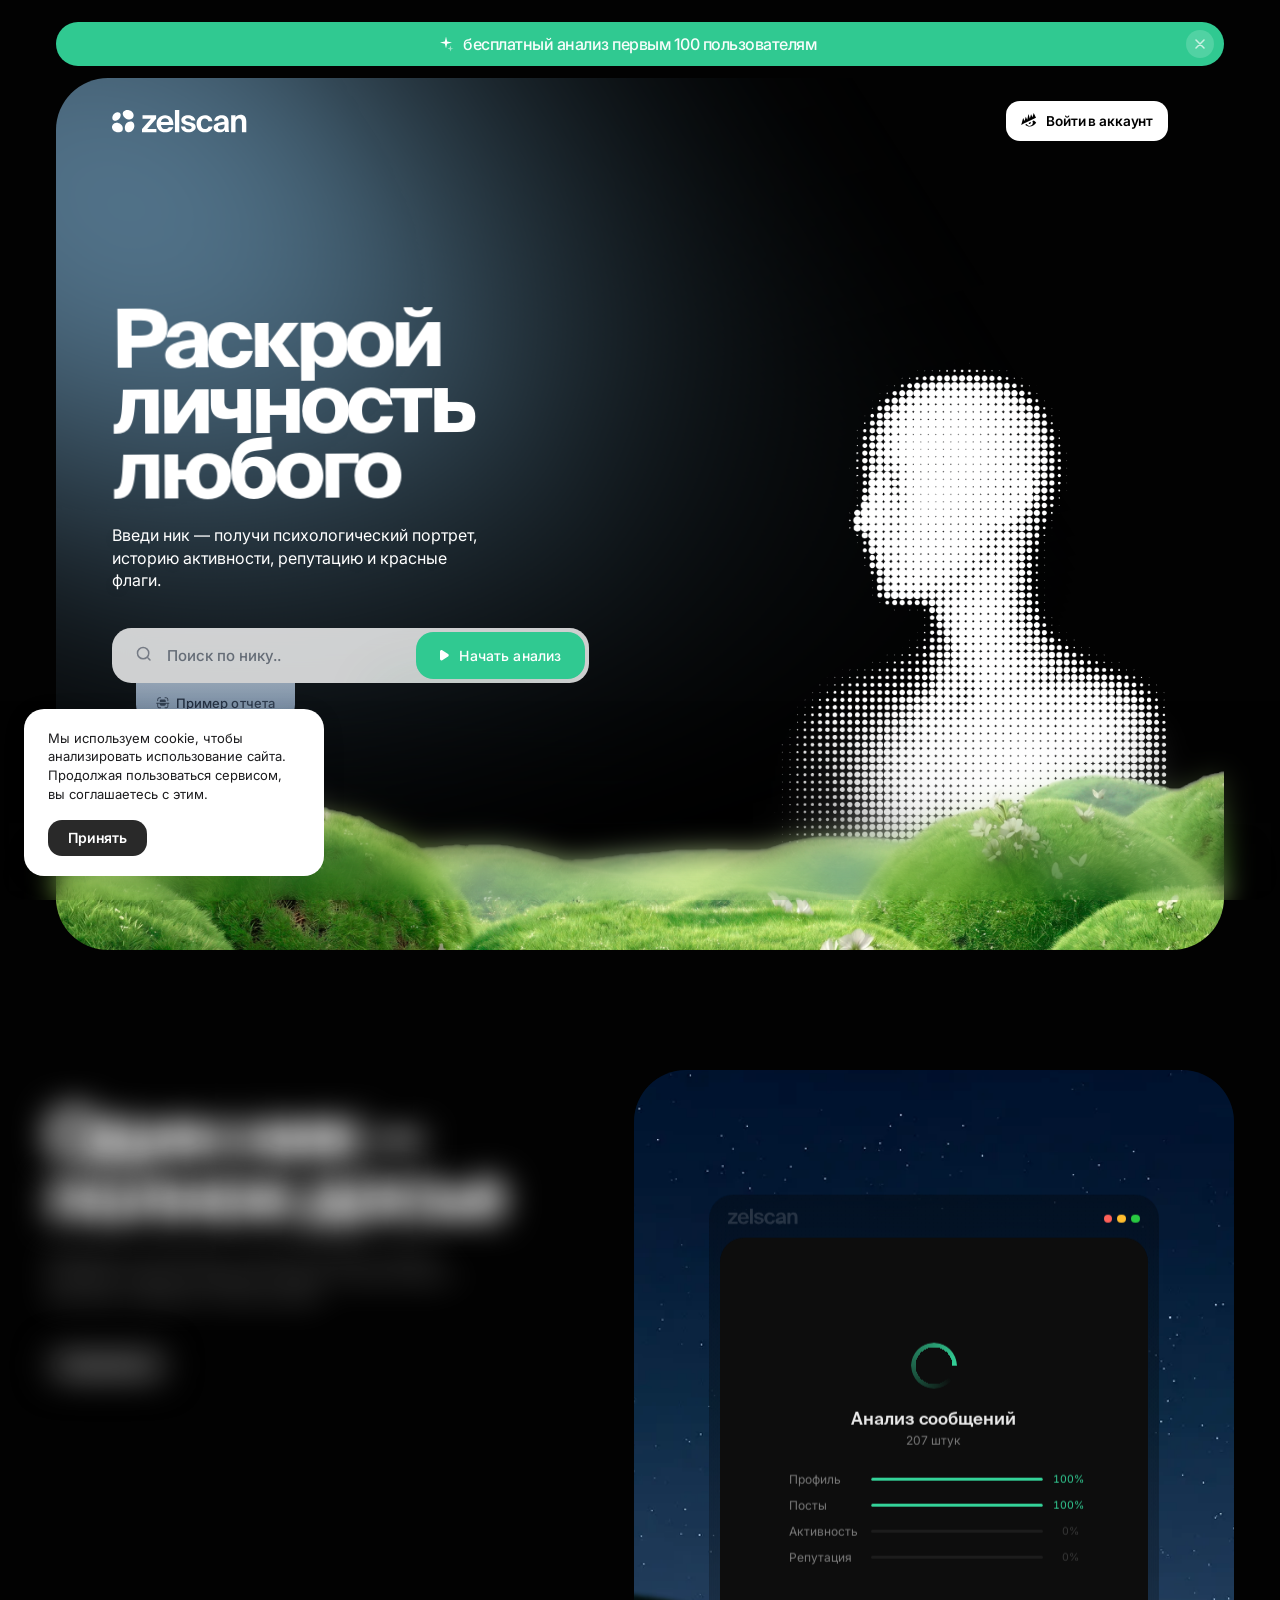
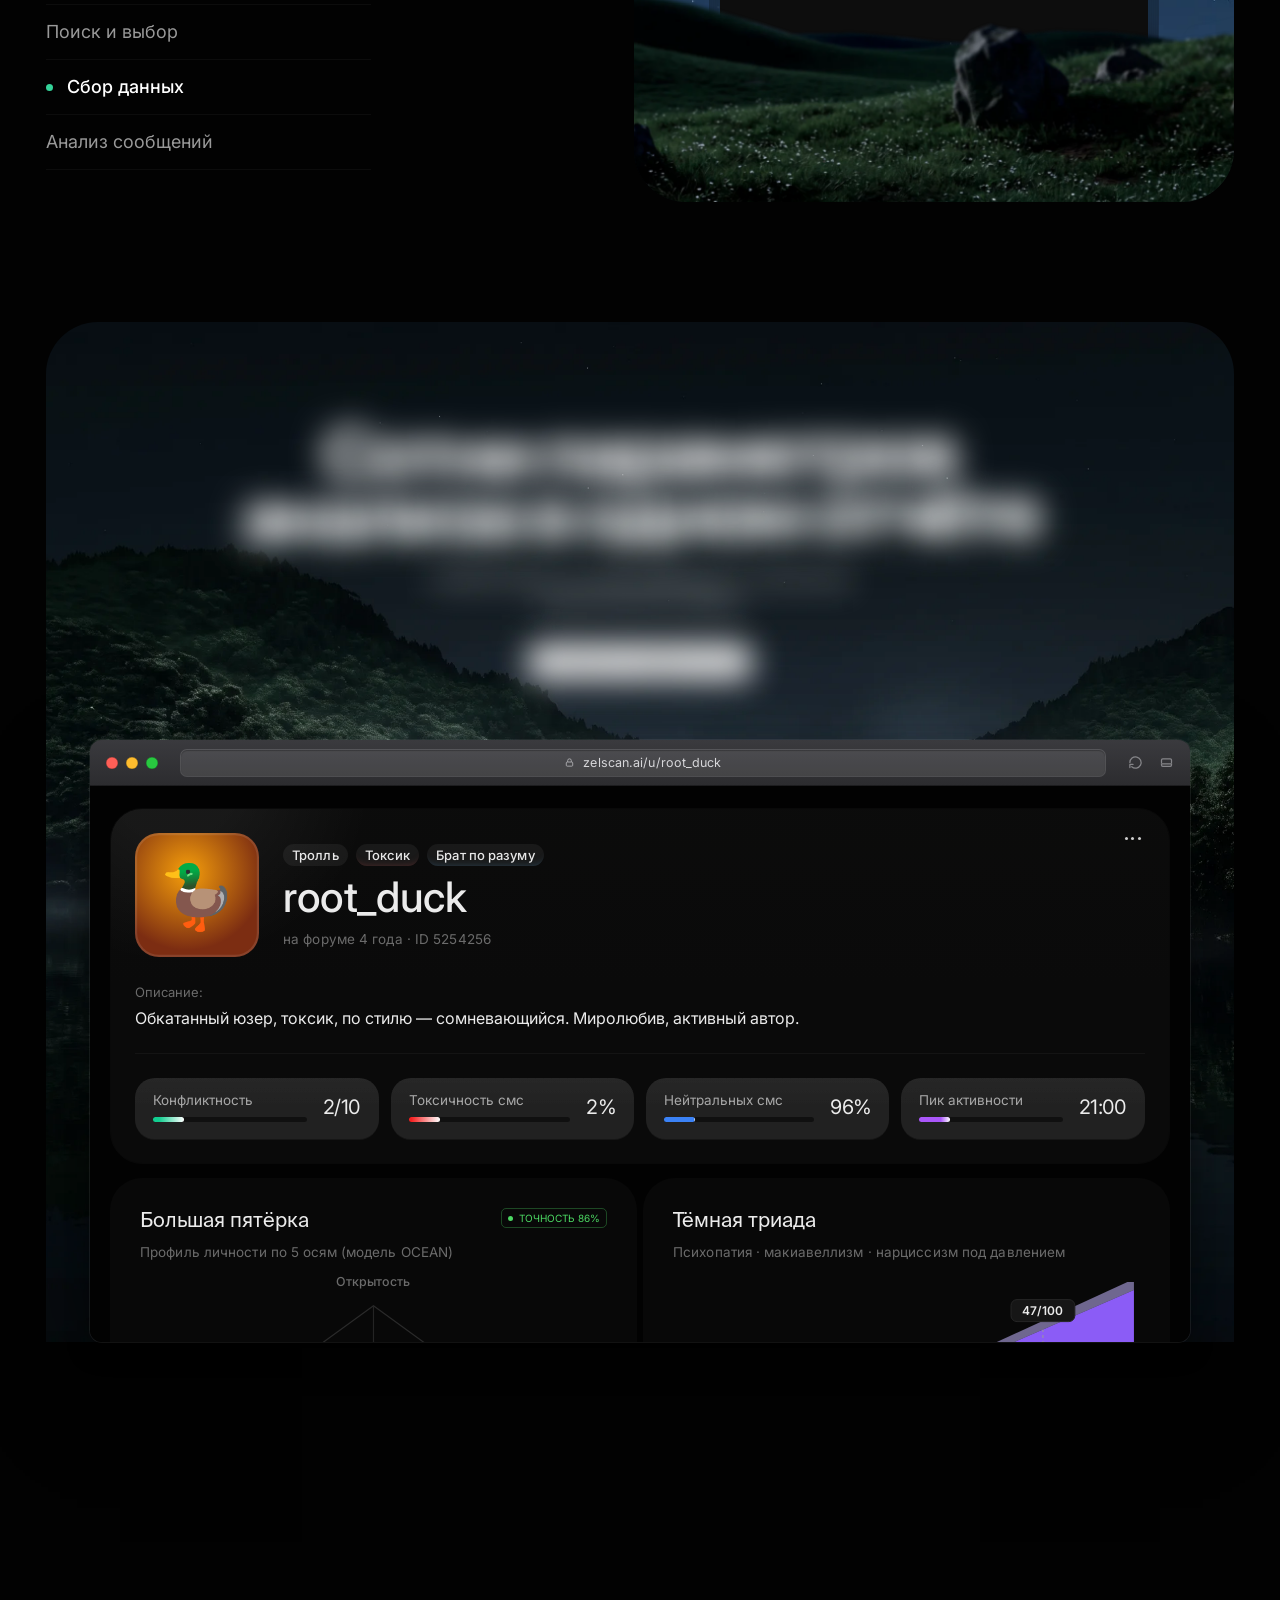
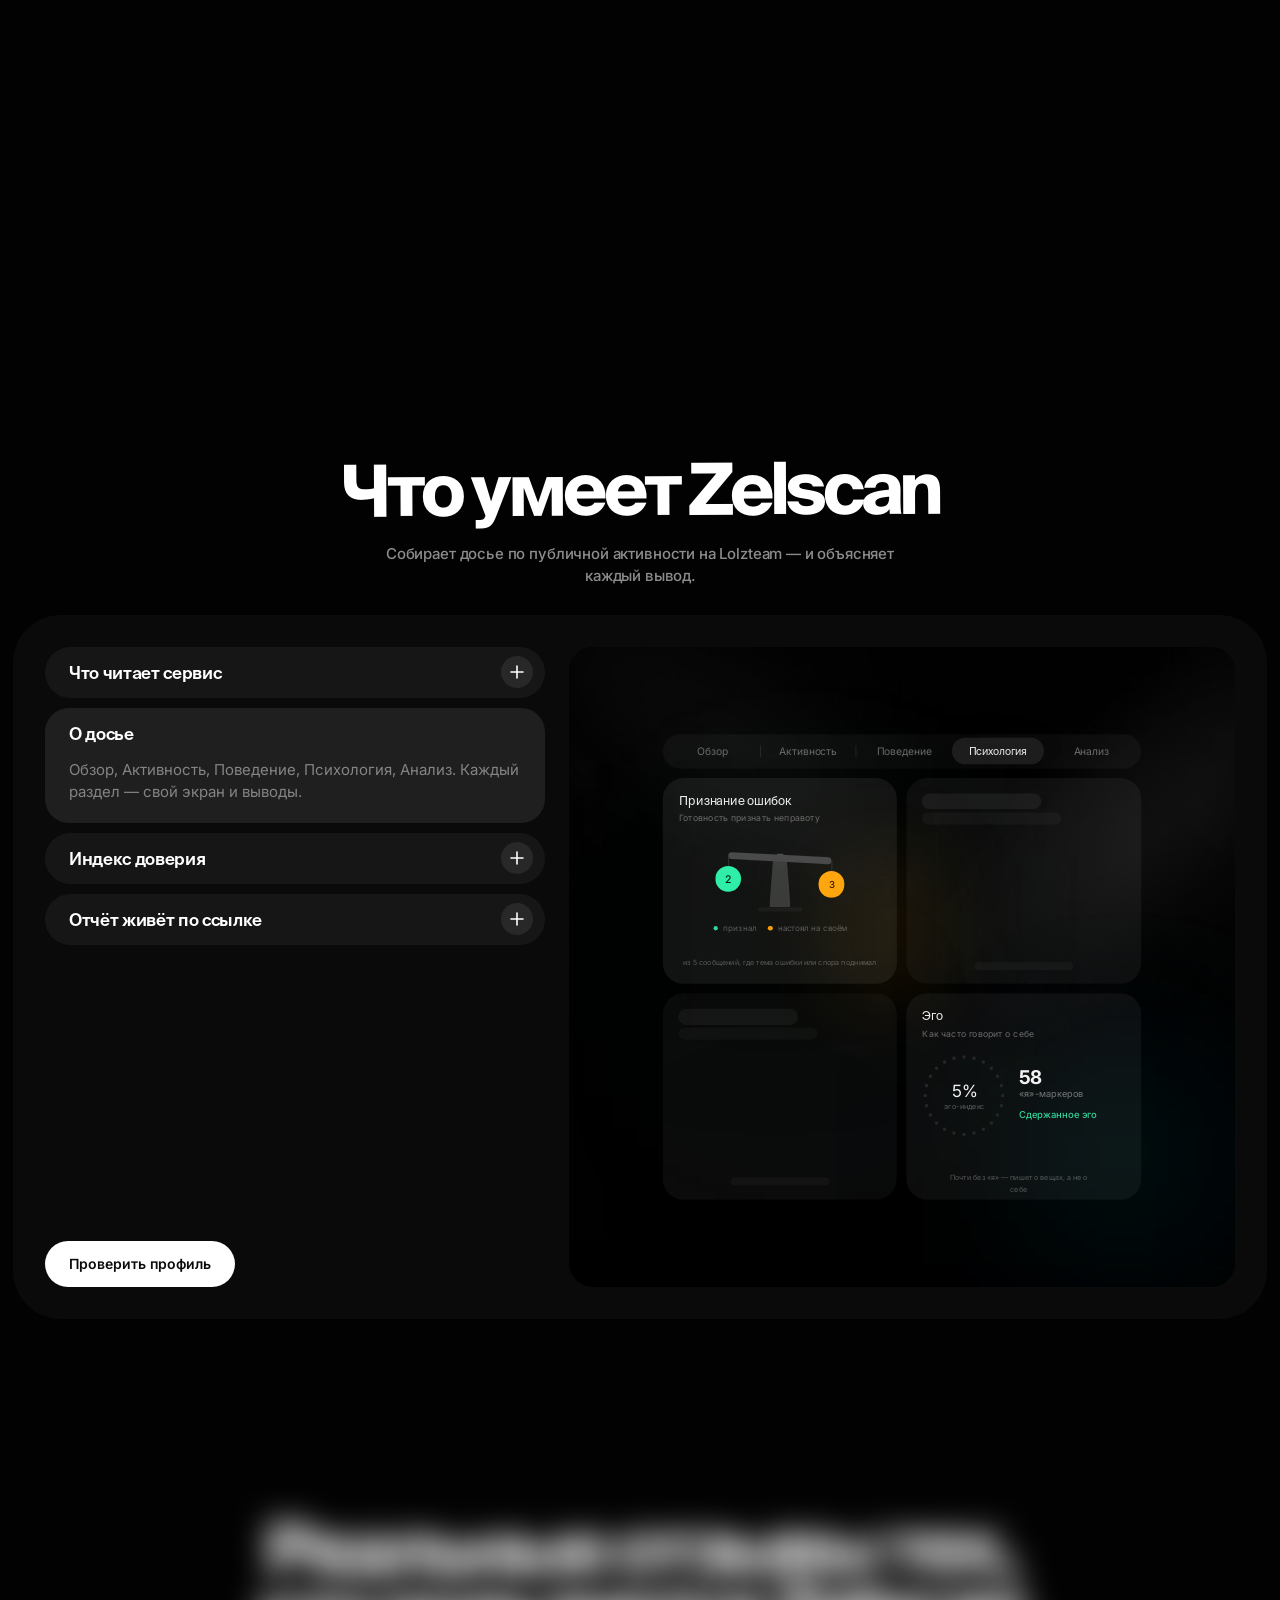
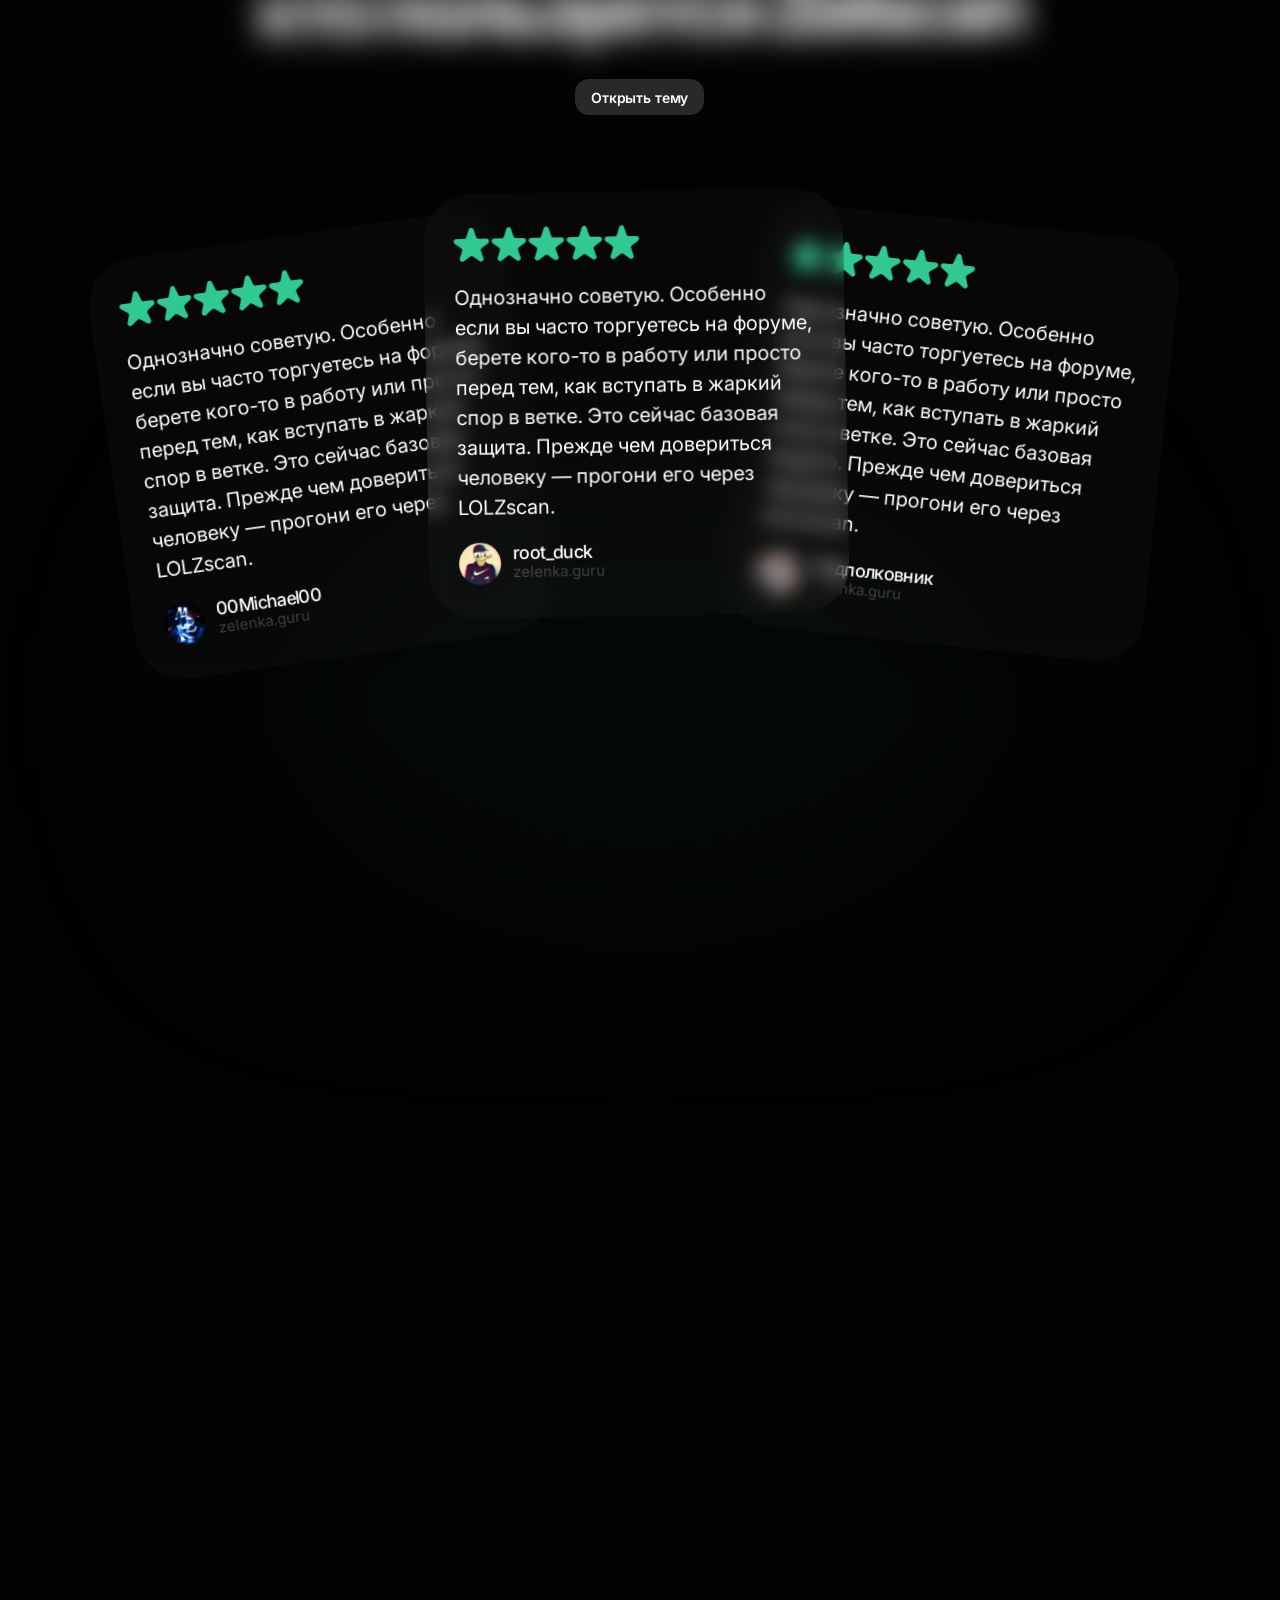
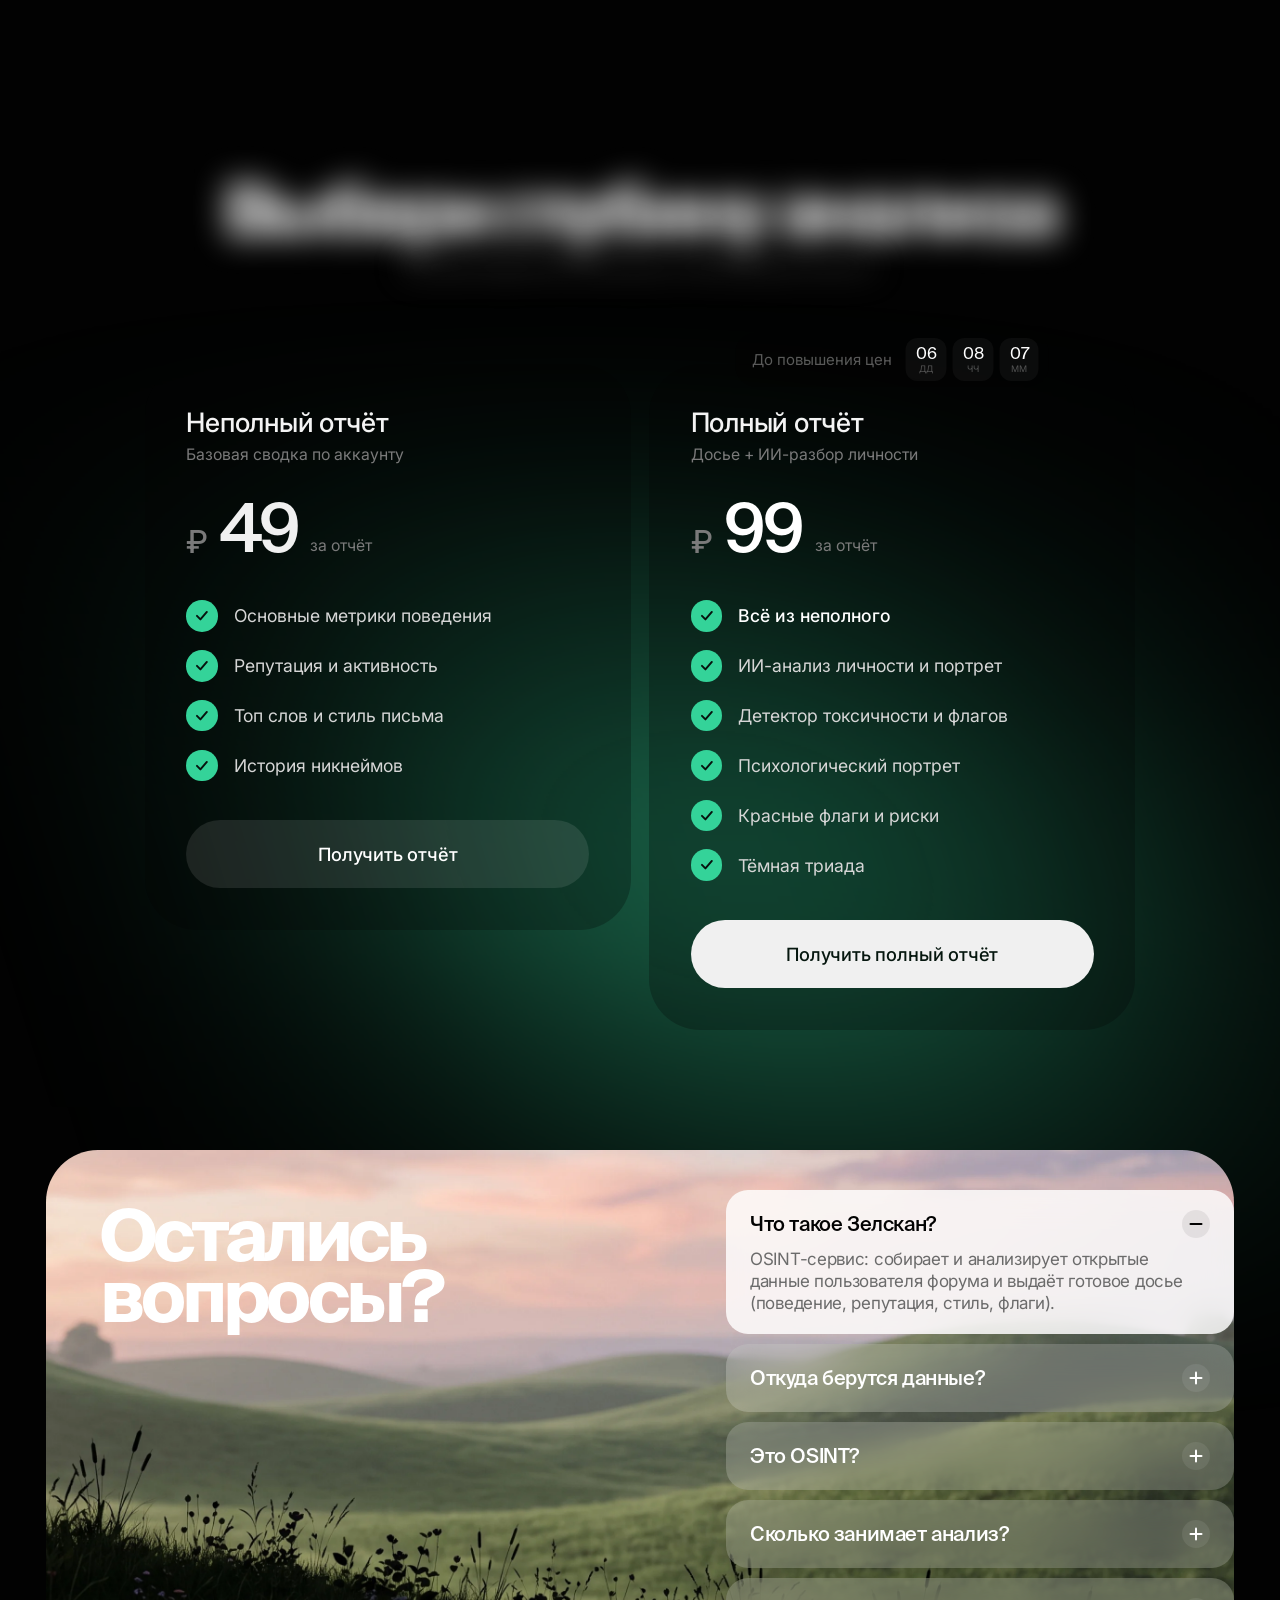
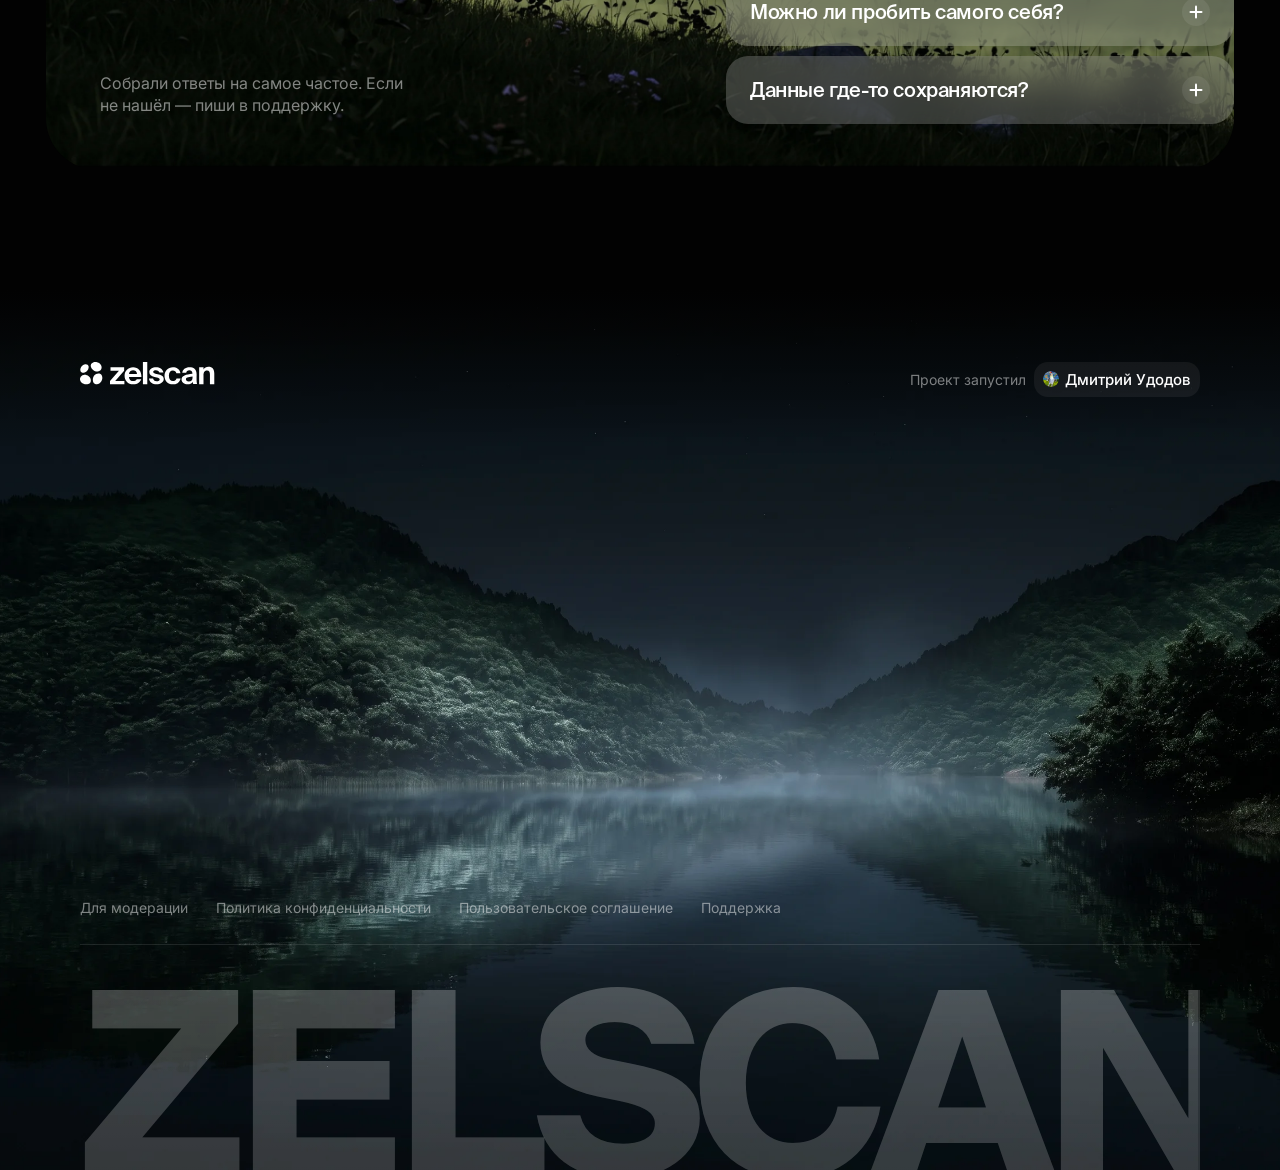
==== commit b2ae4b1f: "fix(landing): apply class renames to index.html art markup too (was only in css/js/test page) + ego " ====
--- a/index.html
+++ b/index.html
@@ -1751,7 +1751,7 @@
             <div class="ab-lnk">Обзор</div><div class="ab-sep"></div>
             <div class="ab-lnk">Активность</div><div class="ab-sep"></div>
             <div class="ab-lnk">Поведение</div>
-            <div class="ab-lnk on su">Психология</div>
+            <div class="ab-lnk is-active su">Психология</div>
             <div class="ab-lnk">Анализ</div>
           </div>
 
@@ -1837,11 +1837,11 @@
                 <div class="st"><b data-count="78">78</b><span>Стена</span></div>
               </div>
               <div class="ix-metrics">
-                <div class="mx g"><b data-count="56" data-suffix="%">56%</b><div class="bar"><i data-w="57"></i></div><span>Уверенность</span></div>
+                <div class="mx m-g"><b data-count="56" data-suffix="%">56%</b><div class="bar"><i data-w="57"></i></div><span>Уверенность</span></div>
                 <div class="vsep"></div>
-                <div class="mx a"><b data-count="2" data-suffix="%">2%</b><div class="bar"><i data-w="7"></i></div><span>Эго</span></div>
+                <div class="mx m-a"><b data-count="2" data-suffix="%">2%</b><div class="bar"><i data-w="7"></i></div><span>Эго</span></div>
                 <div class="vsep"></div>
-                <div class="mx r"><b data-count="39" data-suffix="%">39%</b><div class="bar"><i data-w="51"></i></div><span>Конфликт</span></div>
+                <div class="mx m-r"><b data-count="39" data-suffix="%">39%</b><div class="bar"><i data-w="51"></i></div><span>Конфликт</span></div>
               </div>
             </div>
           </div>
@@ -1881,7 +1881,7 @@
               <div class="ix-ends"><span>0</span><span>100</span></div>
               <div class="ix-leg">
                 <div><i></i><span>Безопасно</span></div>
-                <div class="on"><i></i><span>Осторожно</span></div>
+                <div class="lit"><i></i><span>Осторожно</span></div>
                 <div><i></i><span>Опасно</span></div>
               </div>
             </div>
@@ -1901,15 +1901,15 @@
             </div>
             <div class="lk-acc-label">Доступ к досье <span class="lk-q">?</span></div>
             <div class="lk-links">
-              <div class="lk-btn b1">
+              <div class="lk-btn pos1">
                 <svg viewBox="0 0 15 15" fill="none"><rect x="2.4" y="6.3" width="10.2" height="7" rx="1.6" fill="currentColor"/><path d="M4.6 6V4.4a2.9 2.9 0 0 1 5.8 0V6" stroke="currentColor" stroke-width="1.5"/></svg>
                 Только я
               </div>
-              <div class="lk-btn b2">
+              <div class="lk-btn pos2">
                 <svg viewBox="0 0 15 15" fill="none"><path d="M6.2 8.8a3 3 0 0 0 4.3.2l1.8-1.8a3 3 0 1 0-4.3-4.3l-.9.9" stroke="currentColor" stroke-width="1.4" stroke-linecap="round"/><path d="M8.8 6.2a3 3 0 0 0-4.3-.2L2.7 7.8a3 3 0 1 0 4.3 4.3l.9-.9" stroke="currentColor" stroke-width="1.4" stroke-linecap="round"/></svg>
                 По ссылке
               </div>
-              <div class="lk-btn b3 on">
+              <div class="lk-btn pos3 is-active">
                 <svg viewBox="0 0 15 15" fill="none"><circle cx="7.5" cy="7.5" r="6.2" stroke="currentColor" stroke-width="1.3"/><path d="M1.5 7.5h12M7.5 1.4c-3.4 3.6-3.4 8.6 0 12.2 3.4-3.6 3.4-8.6 0-12.2z" stroke="currentColor" stroke-width="1.1"/></svg>
                 Для всех
               </div>
@@ -2228,7 +2228,7 @@
 <script src="js/oauth-login.js"></script>
 <script src="js/brand-logo.js"></script>
 <script src="js/story-block.js?v=4"></script>
-<script src="js/zw-anim.js?v=1"></script>
+<script src="js/zw-anim.js?v=2"></script>
 <script>
 (function(){
   var d=new Date();d.setDate(d.getDate()+6);d.setHours(d.getHours()+8);d.setMinutes(d.getMinutes()+8);d.setSeconds(0);
--- a/css/zw-art-2.css
+++ b/css/zw-art-2.css
@@ -77,9 +77,9 @@
 .ab-nav .ab-lnk{flex:184 184 0;display:flex;align-items:center;justify-content:center;
   min-height:30.85px;height:30.85px;border-radius:587px;
   font-size:12px;letter-spacing:-0.132px;color:#6B6B6B;}
-.ab-nav .ab-lnk.on{background:rgba(255,255,255,.08);box-shadow:var(--sh-pop);color:#EBEBEB;}
+.ab-nav .ab-lnk.is-active{background:rgba(255,255,255,.08);box-shadow:var(--sh-pop);color:#EBEBEB;}
 .ab-nav .ab-lnk{cursor:pointer;transition:color .15s ease,background .15s ease;}
-.ab-nav .ab-lnk:not(.on):hover{color:#D9D9DD;background:rgba(255,255,255,.07);}
+.ab-nav .ab-lnk:not(.is-active):hover{color:#D9D9DD;background:rgba(255,255,255,.07);}
 .ab-nav .ab-sep{flex:none;width:.88px;height:14.1px;background:rgba(255,255,255,.1);}
 
 .ab-card{position:absolute;width:272.37px;height:239.39px;border-radius:24px;}
@@ -225,9 +225,9 @@
 .mx .bar i{transition:width .8s cubic-bezier(.2,.7,.2,1);}
 .ix-metrics .mx span{font-size:11.89px;line-height:14px;color:#737378;}
 .ix-metrics .vsep{width:.99px;height:49.56px;background:rgba(255,255,255,.06);}
-.mx.g b{color:#12CE90;} .mx.g .bar i{width:57%;background:linear-gradient(90deg,#12CE90 73%,#FFF 100%);}
-.mx.a b{color:#F59E0B;} .mx.a .bar i{width:7%;background:linear-gradient(90deg,#F59E0B 73%,#FFF 100%);}
-.mx.r b{color:#F52121;} .mx.r .bar i{width:51%;background:linear-gradient(90deg,#F52121 73%,#FFF 100%);}
+.mx.m-g b{color:#12CE90;} .mx.m-g .bar i{width:57%;background:linear-gradient(90deg,#12CE90 73%,#FFF 100%);}
+.mx.m-a b{color:#F59E0B;} .mx.m-a .bar i{width:7%;background:linear-gradient(90deg,#F59E0B 73%,#FFF 100%);}
+.mx.m-r b{color:#F52121;} .mx.m-r .bar i{width:51%;background:linear-gradient(90deg,#F52121 73%,#FFF 100%);}
 
 /* ════════ 4. ПОДЕЛИТЬСЯ ССЫЛКОЙ — фрейм 418×394 ════════ */
 .zwart--link{width:418px;height:394px;--zy:-18px;}
@@ -254,16 +254,17 @@
 .lk-links{position:absolute;left:22.75px;top:105.64px;width:370.32px;height:40.96px;
   background:rgba(255,255,255,.03);border-radius:13.65px;}
 .lk-btn{position:absolute;top:3.41px;width:118.89px;height:34.13px;border-radius:10.24px;
-  display:flex;align-items:center;justify-content:center;gap:6.83px;
-  font-size:12.2px;line-height:12px;color:#6B6B6B;cursor:pointer;
+  display:flex;align-items:center;justify-content:center;gap:6.83px;flex-wrap:nowrap;
+  font-size:12.2px;line-height:12px;color:#6B6B6B;cursor:pointer;white-space:nowrap;
   transition:background .2s ease,color .2s ease,box-shadow .2s ease;
+  backdrop-filter:blur(24px);-webkit-backdrop-filter:blur(24px);
   box-shadow:0 0 0 0 rgba(0,0,0,.08),0 0 0 0 rgba(0,0,0,.03),0 0 0 0 rgba(0,0,0,.1),0 0 0 0 rgba(0,0,0,.17),0 0 0 0 rgba(0,0,0,.2);}
-.lk-btn:not(.on):hover{background:rgba(255,255,255,.05);color:#A8A8AD;}
+.lk-btn svg{flex:none;}
+.lk-btn:not(.is-active):hover{background:rgba(255,255,255,.05);color:#A8A8AD;}
 .lk-btn svg{width:14.51px;height:14.51px;}
-.lk-btn.b1{left:3.41px;} .lk-btn.b2{left:125.71px;}
-.lk-btn.b3{left:248.02px;}
-.lk-btn.on{background:rgba(255,255,255,.08);box-shadow:var(--sh-pop);
-  backdrop-filter:blur(24px);-webkit-backdrop-filter:blur(24px);color:#EBEBEB;}
+.lk-btn.pos1{left:3.41px;} .lk-btn.pos2{left:125.71px;}
+.lk-btn.pos3{left:248.02px;}
+.lk-btn.is-active{background:rgba(255,255,255,.08);box-shadow:var(--sh-pop);color:#EBEBEB;}
 .lk-seclabel{position:absolute;left:22.75px;top:174.07px;font-size:12px;line-height:15px;color:#707177;}
 .lk-input{position:absolute;left:23px;top:199px;width:370px;height:45px;
   box-shadow:var(--sh-pop);
@@ -294,8 +295,8 @@
   transition:background .15s ease;}
 .lk-copy:hover{background:rgba(255,255,255,.06);}
 .lk-copy .ok{display:none;}
-.lk-copy.done .cp{display:none;}
-.lk-copy.done .ok{display:block;animation:zw-pop .18s cubic-bezier(.2,.7,.2,1) both;}
+.lk-copy.copied .cp{display:none;}
+.lk-copy.copied .ok{display:block;animation:zw-pop .18s cubic-bezier(.2,.7,.2,1) both;}
 .lk-copy svg{width:15.17px;height:15.17px;}
 .lk-save{position:absolute;left:22.75px;top:273px;width:370.32px;height:47.78px;
   background:#F1F1F3;border-radius:568.29px;display:flex;align-items:center;justify-content:center;
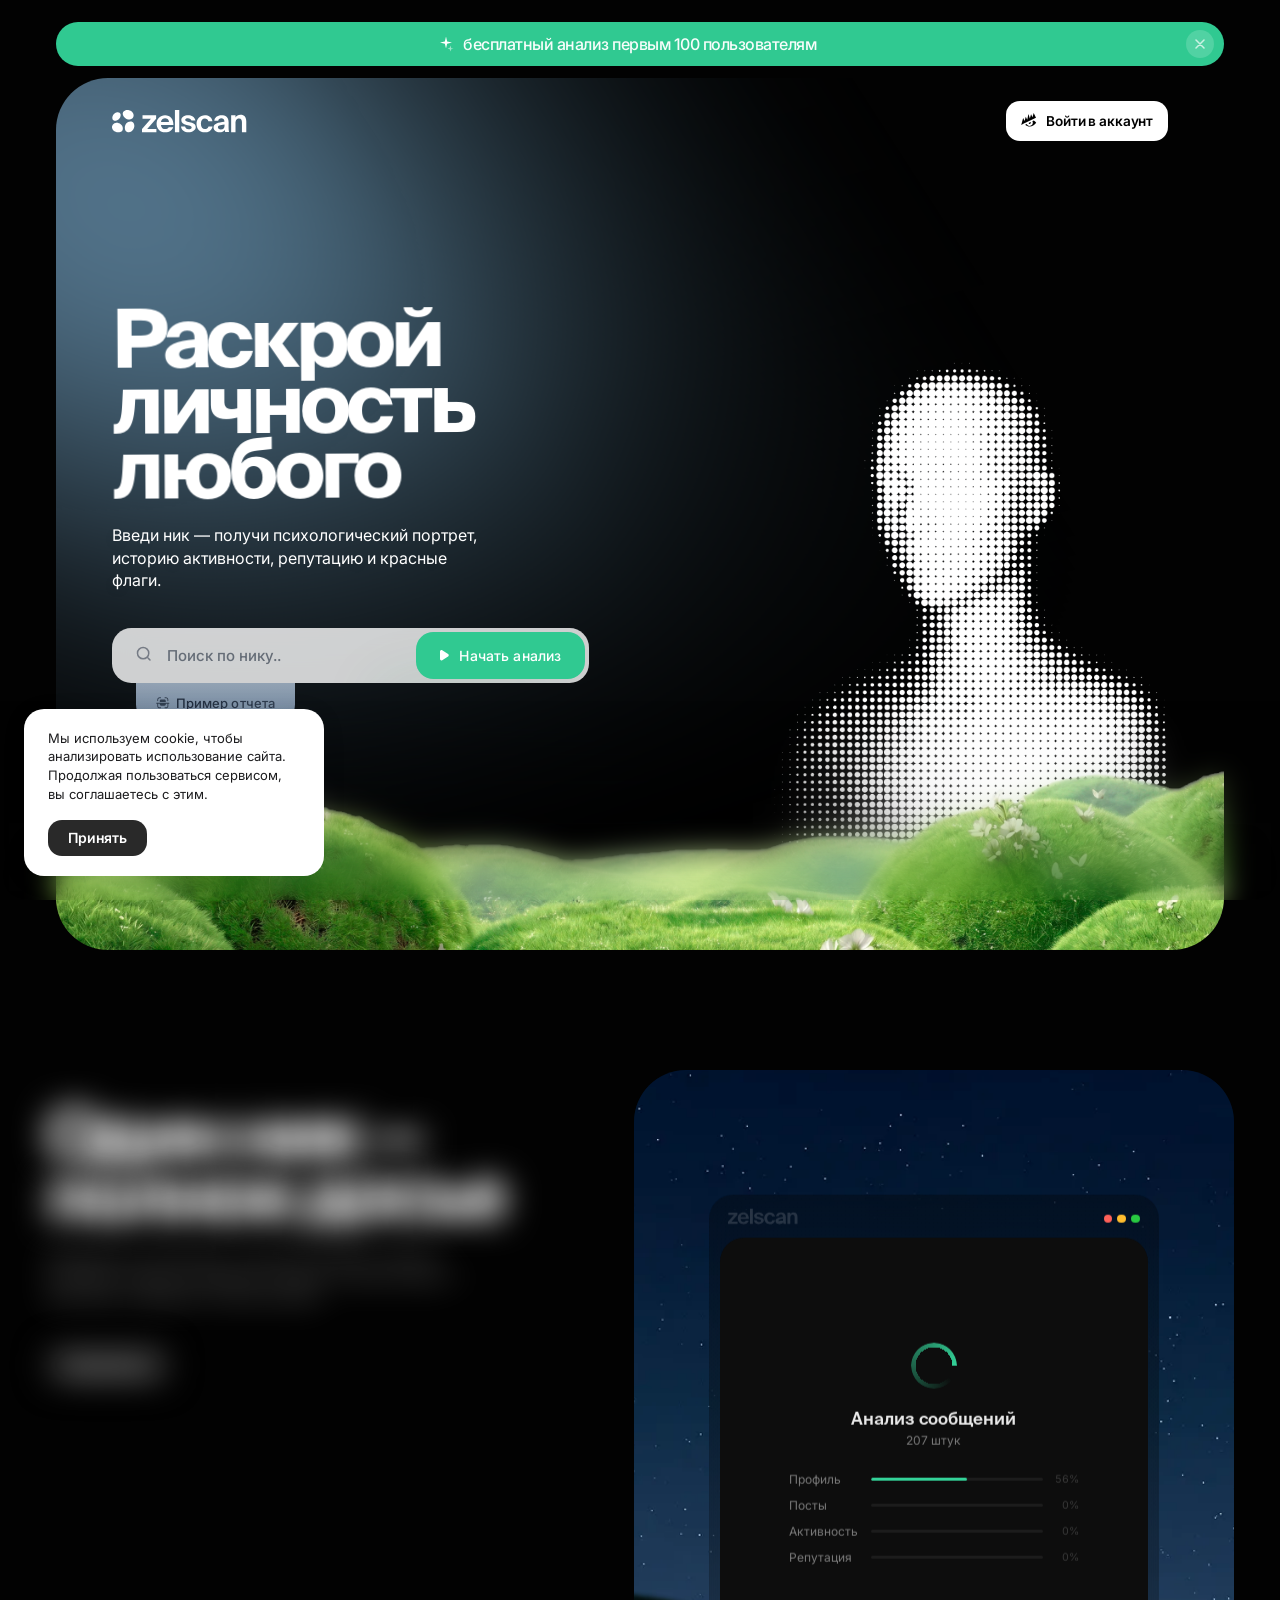
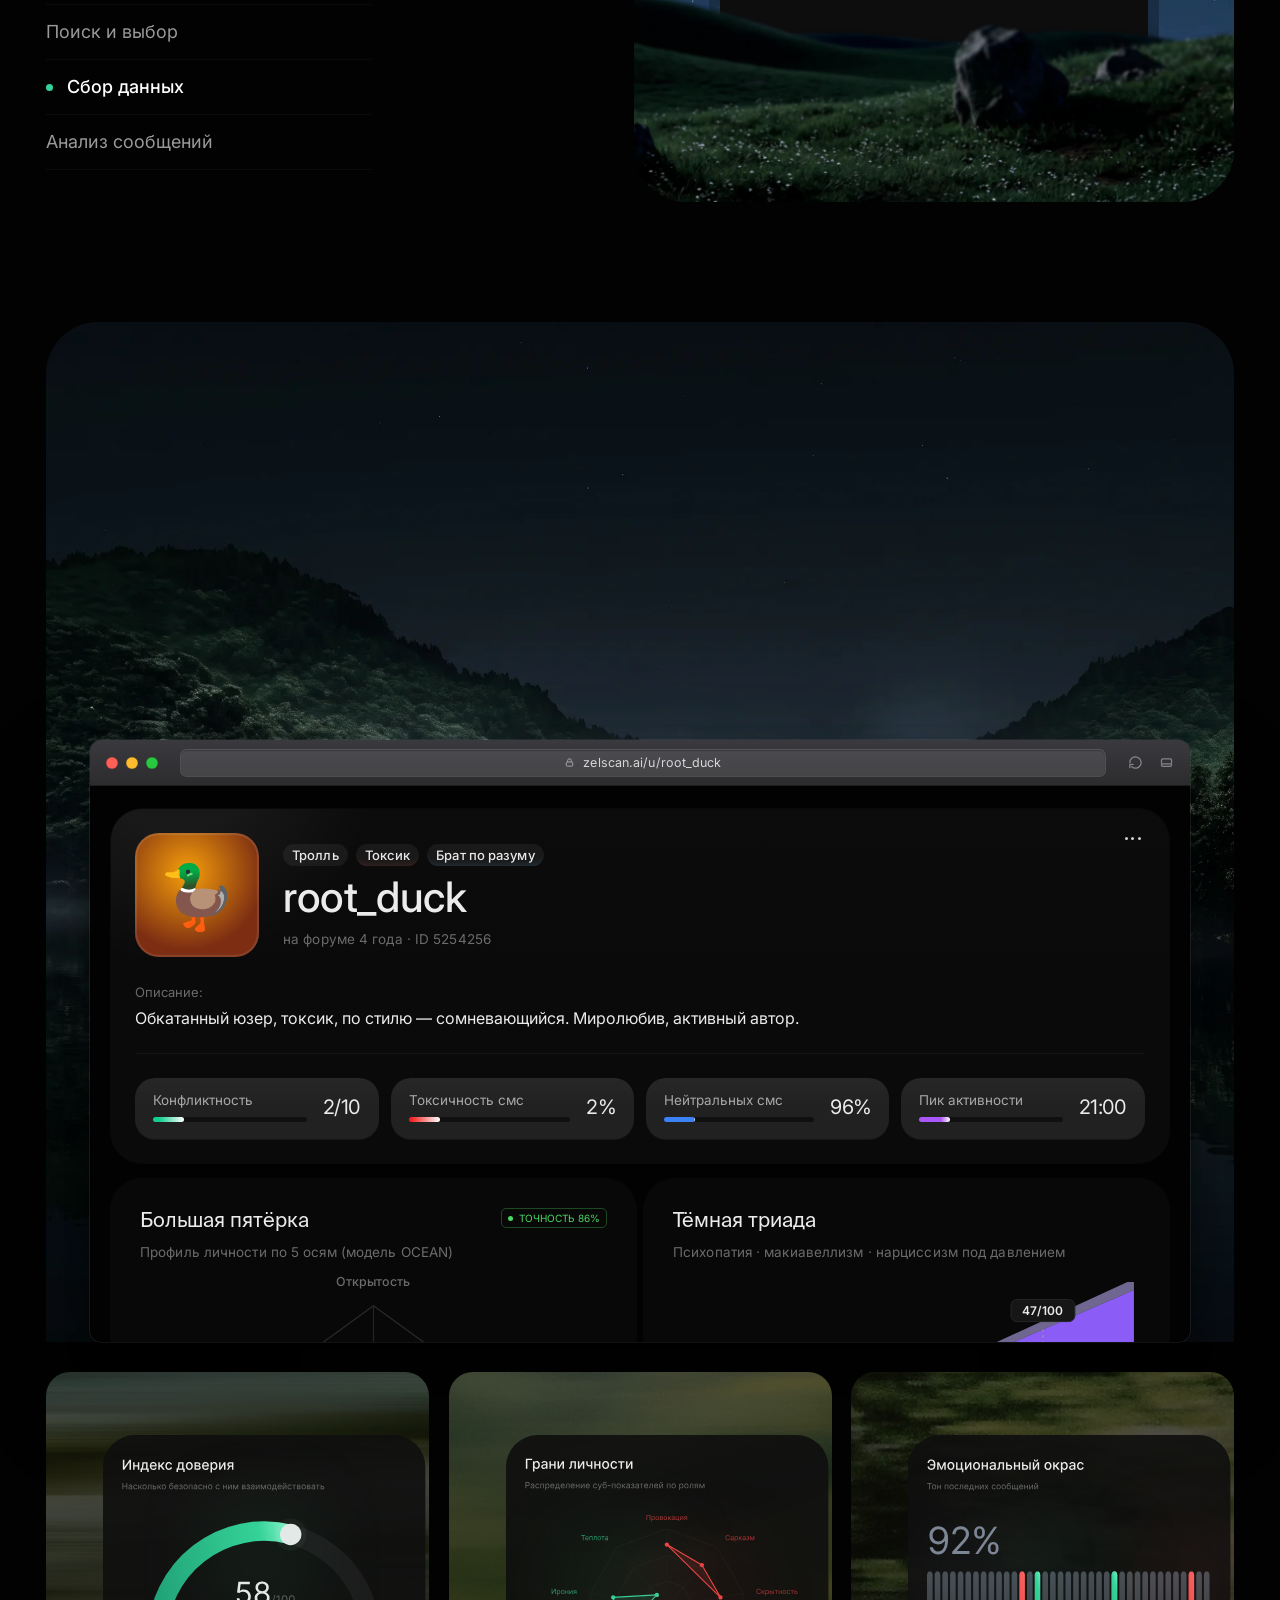
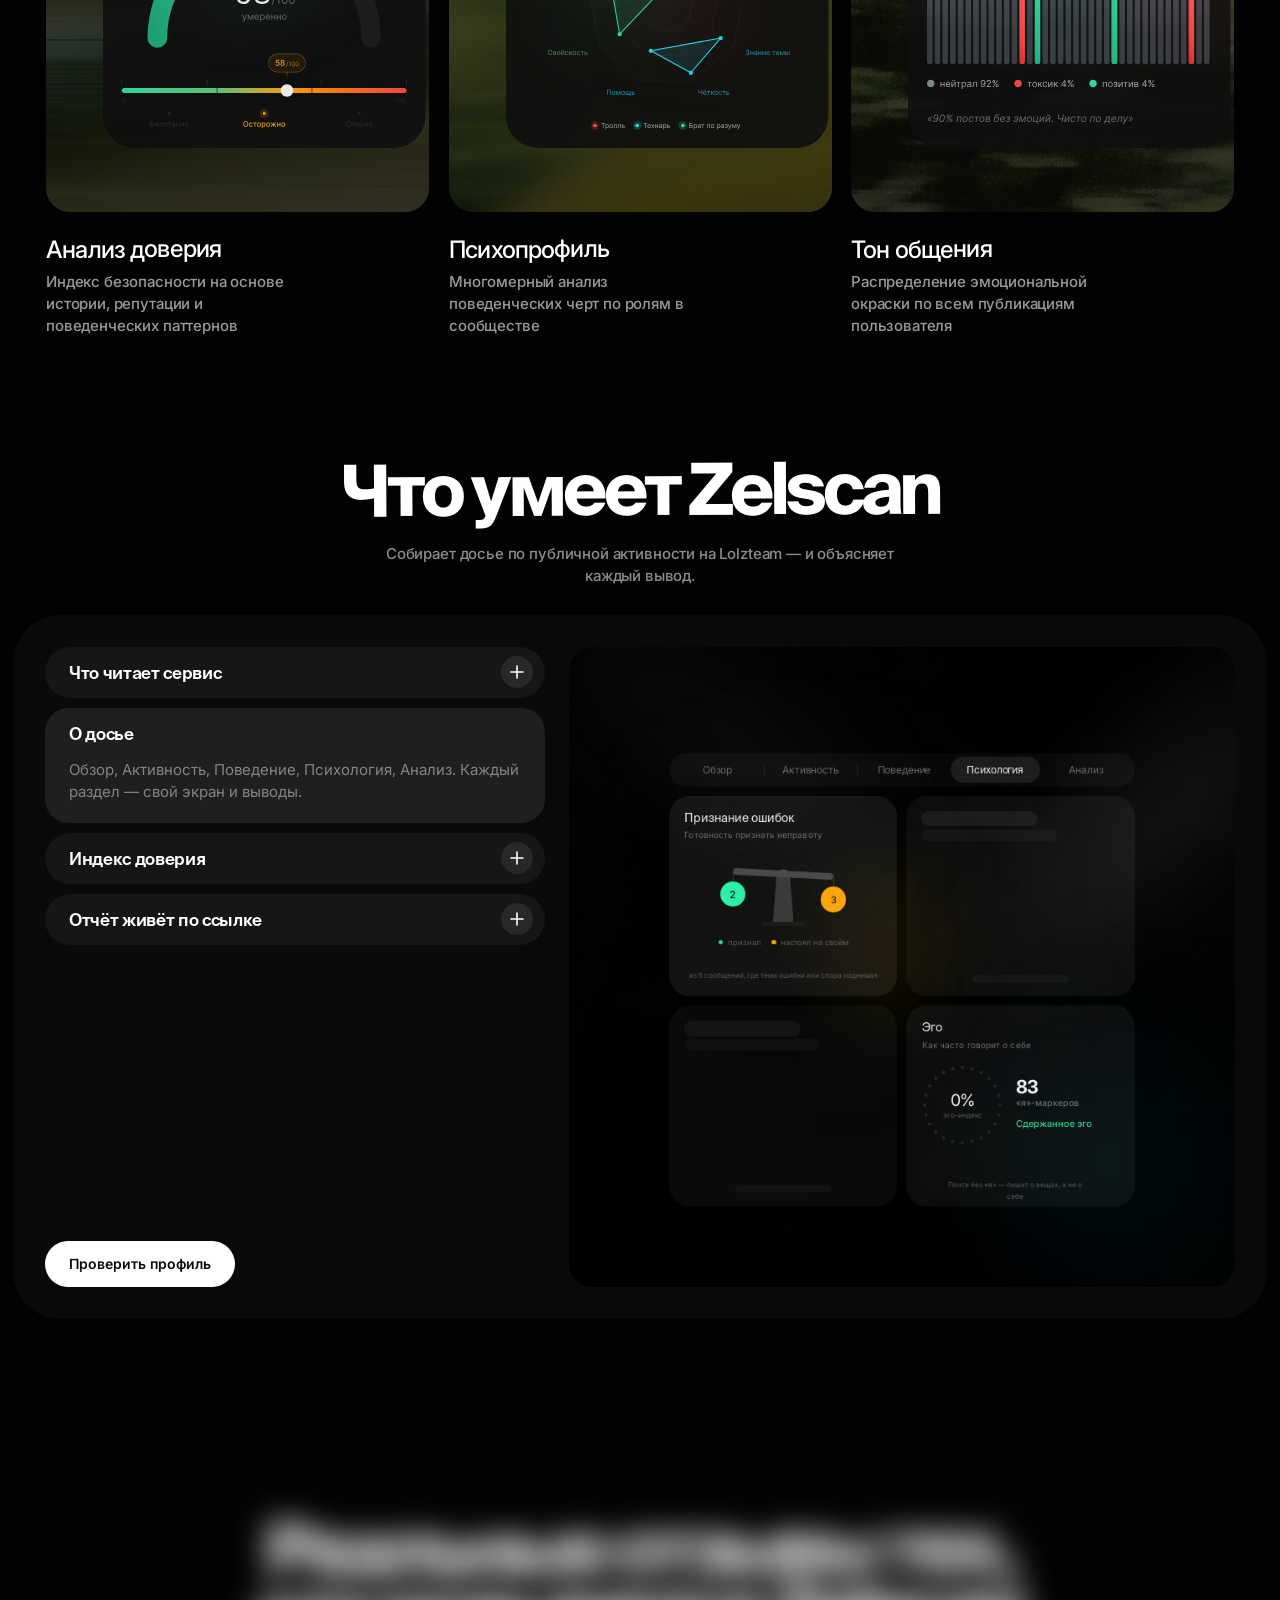
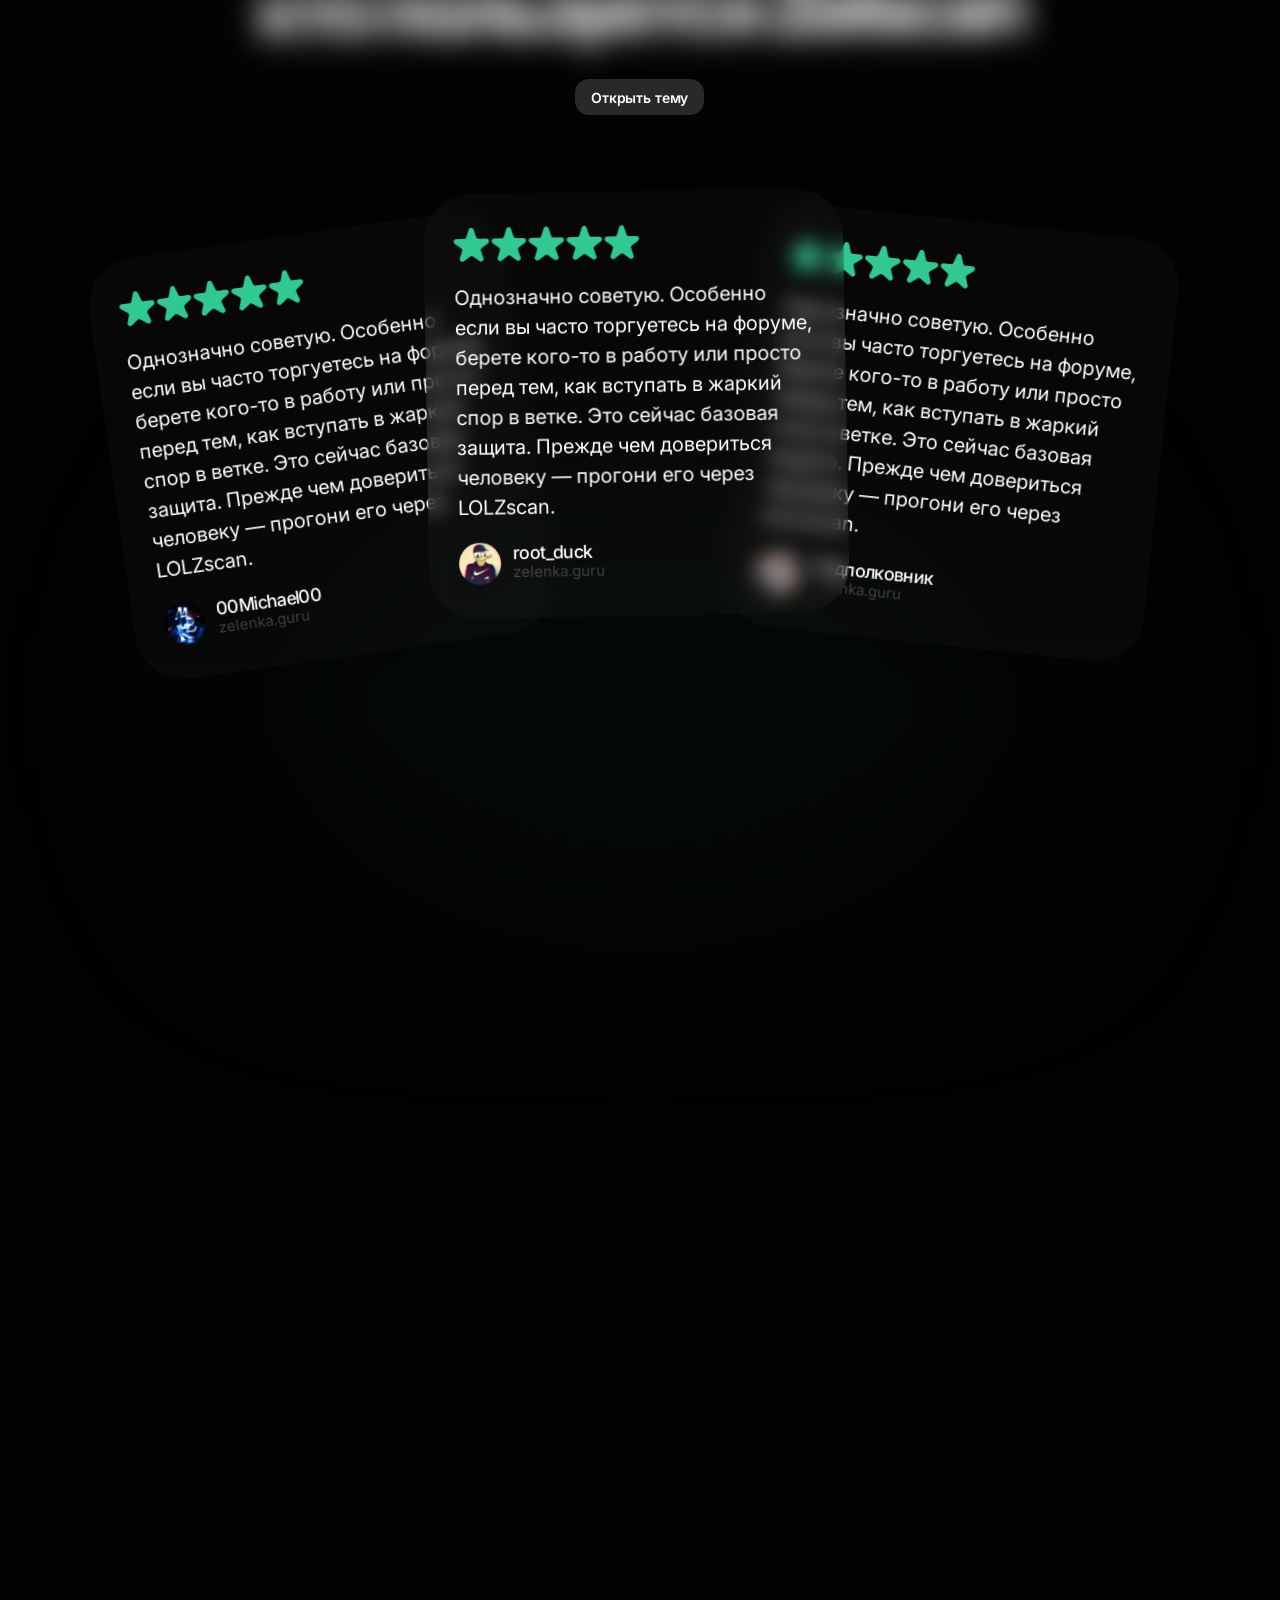
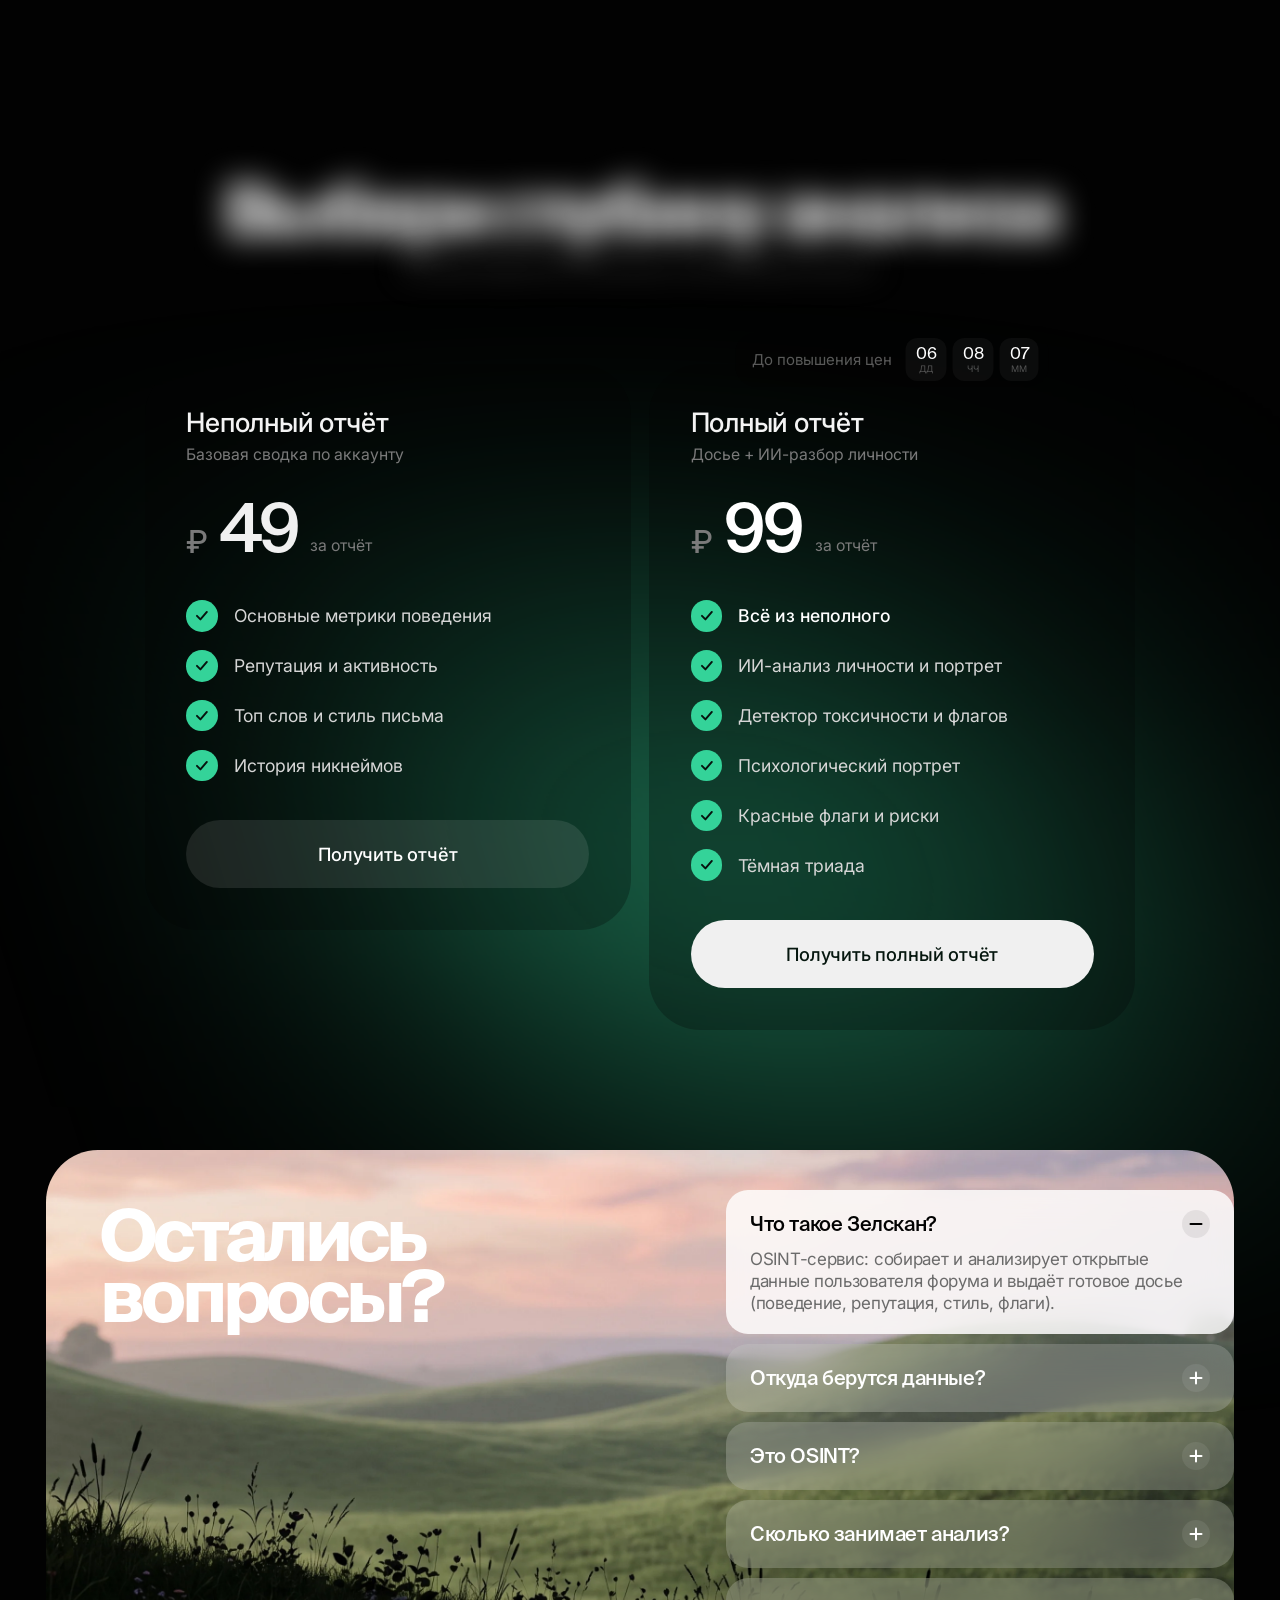
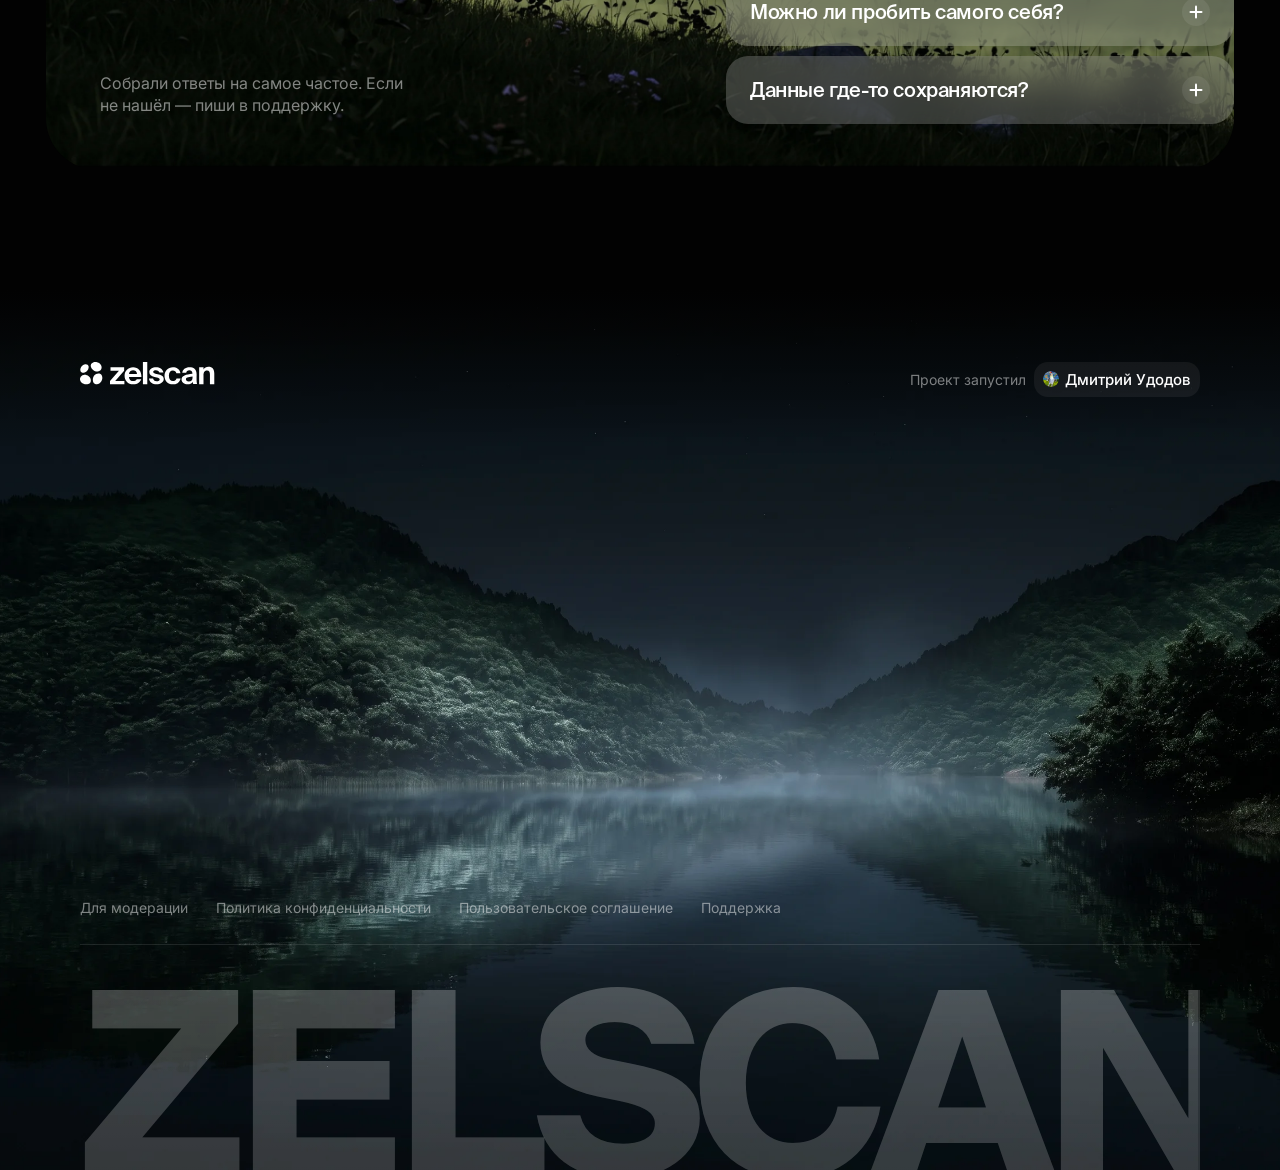
==== commit 473ae46a: "chore: bump zw art asset versions (cache-bust for stale clients)" ====
--- a/index.html
+++ b/index.html
@@ -1186,7 +1186,7 @@
 <link href="css/responsive.css?v=32" rel="stylesheet">
 <link href="css/brand-logo.css?v=1" rel="stylesheet">
 <link href="css/story-block.css?v=7" rel="stylesheet">
-<link href="css/zw-art-2.css?v=1" rel="stylesheet">
+<link href="css/zw-art-2.css?v=7" rel="stylesheet">
 </head>
 <body>
 
--- a/css/zw-art-2.css
+++ b/css/zw-art-2.css
@@ -256,11 +256,12 @@
 .lk-btn{position:absolute;top:3.41px;width:118.89px;height:34.13px;border-radius:10.24px;
   display:flex;align-items:center;justify-content:center;gap:6.83px;flex-wrap:nowrap;
   font-size:12.2px;line-height:12px;color:#6B6B6B;cursor:pointer;white-space:nowrap;
-  transition:background .2s ease,color .2s ease,box-shadow .2s ease;
+  transition:color .2s ease,box-shadow .2s ease,background-color .2s ease;
   backdrop-filter:blur(24px);-webkit-backdrop-filter:blur(24px);
   box-shadow:0 0 0 0 rgba(0,0,0,.08),0 0 0 0 rgba(0,0,0,.03),0 0 0 0 rgba(0,0,0,.1),0 0 0 0 rgba(0,0,0,.17),0 0 0 0 rgba(0,0,0,.2);}
 .lk-btn svg{flex:none;}
-.lk-btn:not(.is-active):hover{background:rgba(255,255,255,.05);color:#A8A8AD;}
+/* неактивные: постоянный фон (глушит glow аватара за стеклом); hover — только цвет текста */
+.lk-btn:not(.is-active):hover{color:#A8A8AD;}
 .lk-btn svg{width:14.51px;height:14.51px;}
 .lk-btn.pos1{left:3.41px;} .lk-btn.pos2{left:125.71px;}
 .lk-btn.pos3{left:248.02px;}
